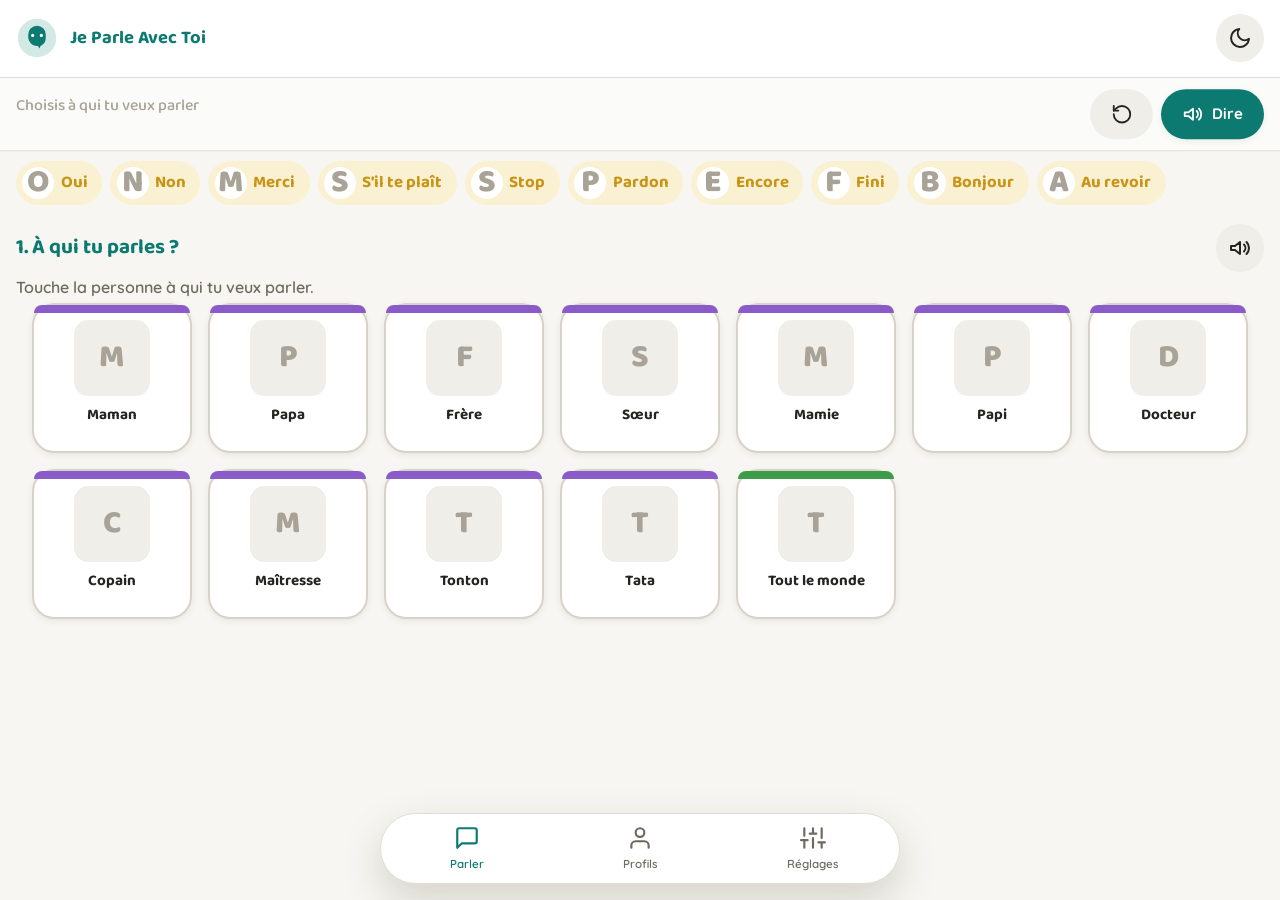
==== index.html @ 29b95f8d "Rename index (3).html to index.html" ====
<!DOCTYPE html>
<html lang="fr">
<head>
<meta charset="UTF-8">
<meta name="viewport" content="width=device-width, initial-scale=1.0, maximum-scale=1, user-scalable=no, viewport-fit=cover">
<meta name="apple-mobile-web-app-capable" content="yes">
<meta name="mobile-web-app-capable" content="yes">
<meta name="apple-mobile-web-app-status-bar-style" content="default">
<meta name="apple-mobile-web-app-title" content="Je Parle Avec Toi">
<meta name="format-detection" content="telephone=no">
<title>Je Parle Avec Toi</title>
<link rel="manifest" href="./manifest.webmanifest">
<meta name="theme-color" content="#0d7a72">
<link rel="apple-touch-icon" href="./assets/icon-192.png">
<link rel="preconnect" href="https://fonts.googleapis.com">
<link rel="preconnect" href="https://fonts.gstatic.com" crossorigin>
<link href="https://fonts.googleapis.com/css2?family=Baloo+2:wght@500;600;700;800&family=Quicksand:wght@400;500;600;700&display=swap" rel="stylesheet">
<style>
*,*::before,*::after{box-sizing:border-box;margin:0;padding:0;-webkit-tap-highlight-color:transparent;}
html{-webkit-text-size-adjust:none;text-size-adjust:none;scroll-behavior:smooth;}
:root, [data-theme="light"]{
  --color-bg:#f7f6f2; --color-surface:#ffffff; --color-surface-2:#fbfbf9; --color-surface-offset:#f0eee8;
  --color-divider:#e2ded6; --color-border:#d8d3c8;
  --color-text:#26241f; --color-text-muted:#6f6a5f; --color-text-faint:#a8a297;
  --color-primary:#0d7a72; --color-primary-hover:#0a5f59; --color-primary-active:#084c47; --color-primary-highlight:#d3e9e6;
  --color-error:#b3261e; --color-error-highlight:#f6d9d6;
  --radius-sm:.5rem; --radius-md:.9rem; --radius-lg:1.4rem; --radius-xl:2rem; --radius-full:9999px;
  --shadow-sm:0 2px 6px rgba(60,50,30,.08); --shadow-md:0 6px 20px rgba(60,50,30,.12); --shadow-lg:0 16px 40px rgba(60,50,30,.18);
  --cat-bleu:#2f7dd1; --cat-bleu-bg:#dcebfa;
  --cat-vert:#3d9c4a; --cat-vert-bg:#dff3e0;
  --cat-rouge:#d64545; --cat-rouge-bg:#fadede;
  --cat-jaune:#c99416; --cat-jaune-bg:#faf1d3;
  --cat-violet:#8a5cc9; --cat-violet-bg:#ece1f8;
  --cat-orange:#e07a2c; --cat-orange-bg:#fbe6d3;
  --font-display:'Baloo 2','Comic Sans MS',sans-serif;
  --font-body:'Quicksand','Segoe UI',sans-serif;
}
[data-theme="dark"]{
  --color-bg:#181a19; --color-surface:#20221f; --color-surface-2:#252722; --color-surface-offset:#2b2d27;
  --color-divider:#33352f; --color-border:#3c3e37;
  --color-text:#eceae4; --color-text-muted:#a6a398; --color-text-faint:#726f64;
  --color-primary:#4fc7bd; --color-primary-hover:#7fd9d1; --color-primary-active:#a3e5df; --color-primary-highlight:#274642;
  --color-error:#e08b86; --color-error-highlight:#4a2d2b;
  --shadow-sm:0 2px 6px rgba(0,0,0,.3); --shadow-md:0 6px 20px rgba(0,0,0,.4); --shadow-lg:0 16px 40px rgba(0,0,0,.5);
  --cat-bleu-bg:#1d3350; --cat-vert-bg:#1d3a22; --cat-rouge-bg:#452323; --cat-jaune-bg:#453a1c; --cat-violet-bg:#33244a; --cat-orange-bg:#452c1a;
}
body{min-height:100dvh;font-family:var(--font-body);font-size:1.05rem;color:var(--color-text);background:var(--color-bg);line-height:1.5;overflow-x:hidden;}
img{display:block;max-width:100%;height:auto;}
button{font:inherit;color:inherit;cursor:pointer;background:none;border:none;}
:focus-visible{outline:3px solid var(--color-primary);outline-offset:3px;border-radius:var(--radius-sm);}
h1,h2,h3{font-family:var(--font-display);line-height:1.15;}

#app{max-width:100%;min-height:100dvh;display:flex;flex-direction:column;}
.topbar{display:flex;align-items:center;gap:.75rem;padding:.9rem 1rem;background:var(--color-surface);border-bottom:1px solid var(--color-divider);position:sticky;top:0;z-index:30;}
.logo{width:42px;height:42px;flex-shrink:0;}
.topbar h1{font-size:1.15rem;color:var(--color-primary);}
.topbar-spacer{flex:1;}
.icon-btn{width:48px;height:48px;border-radius:var(--radius-full);display:flex;align-items:center;justify-content:center;font-size:1.4rem;background:var(--color-surface-offset);transition:background .18s;}
.icon-btn:hover{background:var(--color-primary-highlight);}
.icon-btn:active{transform:scale(.94);}

.sentence-bar{display:flex;align-items:center;gap:.6rem;padding:.8rem 1rem;background:var(--color-surface-2);border-bottom:1px solid var(--color-divider);position:sticky;top:64px;z-index:29;}
.sentence-strip{flex:1;display:flex;gap:.5rem;overflow-x:auto;min-height:64px;align-items:center;padding:.25rem;}
.sentence-strip:empty::after{content:'Touche une image pour construire ta phrase';color:var(--color-text-faint);font-size:.9rem;white-space:nowrap;}
.sentence-chip{display:flex;flex-direction:column;align-items:center;gap:.15rem;background:var(--color-surface);border:2px solid var(--color-border);border-radius:var(--radius-md);padding:.3rem .5rem;min-width:52px;flex-shrink:0;box-shadow:var(--shadow-sm);animation:pop .25s ease;}
@keyframes pop{from{transform:scale(.6);opacity:0}to{transform:scale(1);opacity:1}}
.sentence-chip img{width:30px;height:30px;object-fit:contain;}
.sentence-chip .label{font-size:.65rem;font-weight:600;color:var(--color-text-muted);white-space:nowrap;}
.bar-actions{display:flex;gap:.5rem;flex-shrink:0;}
.btn{font-family:var(--font-body);font-weight:700;border-radius:var(--radius-full);padding:.85rem 1.3rem;font-size:.95rem;display:inline-flex;align-items:center;gap:.5rem;transition:background .18s,transform .12s;min-height:48px;}
.btn:active{transform:scale(.96);}
.btn-primary{background:var(--color-primary);color:#fff;box-shadow:var(--shadow-sm);}
.btn-primary:hover{background:var(--color-primary-hover);}
.btn-ghost{background:var(--color-surface-offset);color:var(--color-text);}
.btn-ghost:hover{background:var(--color-error-highlight);color:var(--color-error);}

.cat-tabs{display:flex;gap:.6rem;padding:.9rem 1rem;overflow-x:auto;background:var(--color-bg);}
.cat-tab{flex-shrink:0;display:flex;align-items:center;gap:.5rem;padding:.7rem 1.1rem;border-radius:var(--radius-full);font-weight:700;font-family:var(--font-display);font-size:.95rem;border:2px solid transparent;min-height:48px;white-space:nowrap;transition:transform .15s;}
.cat-tab:active{transform:scale(.95);}
.cat-tab.active{border-color:currentColor;box-shadow:var(--shadow-sm);}

main{flex:1;padding:0 1rem 6.5rem;}
.board-grid{display:grid;grid-template-columns:repeat(auto-fill,minmax(min(140px,100%),1fr));gap:1rem;padding-top:.25rem;}
.pic-card{position:relative;background:var(--color-surface);border:2px solid var(--color-border);border-radius:var(--radius-lg);padding:.9rem .6rem 1rem;display:flex;flex-direction:column;align-items:center;gap:.5rem;min-height:150px;box-shadow:var(--shadow-sm);transition:transform .15s,box-shadow .15s;}
.pic-card:active{transform:scale(.94);box-shadow:var(--shadow-md);}
.pic-card .strip{position:absolute;top:0;left:0;right:0;height:8px;border-radius:var(--radius-lg) var(--radius-lg) 0 0;}
.pic-card .pic-img-wrap{width:76px;height:76px;border-radius:var(--radius-md);display:flex;align-items:center;justify-content:center;background:var(--color-surface-offset);overflow:hidden;}
.pic-card .pic-img-wrap img{width:100%;height:100%;object-fit:contain;padding:4px;}
.pic-card .pic-label{font-family:var(--font-display);font-weight:700;font-size:.95rem;text-align:center;}

.bottom-nav{position:fixed;bottom:0;left:0;right:0;display:flex;background:var(--color-surface);border-top:1px solid var(--color-divider);z-index:40;padding-bottom:env(safe-area-inset-bottom);}
.nav-btn{flex:1;display:flex;flex-direction:column;align-items:center;gap:.2rem;padding:.7rem 0;font-size:1.4rem;color:var(--color-text-muted);min-height:64px;}
.nav-btn span{font-size:.72rem;font-weight:600;font-family:var(--font-body);}
.nav-btn.active{color:var(--color-primary);}

.screen{display:none;}
.screen.active{display:block;animation:fadein .25s ease;}
@keyframes fadein{from{opacity:0}to{opacity:1}}

.profile-screen{padding:2rem 1.25rem 6rem;max-width:640px;margin:0 auto;}
.profile-screen h2{font-size:1.6rem;margin-bottom:.4rem;}
.profile-screen p.sub{color:var(--color-text-muted);margin-bottom:1.5rem;}
.profile-grid{display:grid;grid-template-columns:repeat(auto-fill,minmax(140px,1fr));gap:1rem;}
.profile-card{background:var(--color-surface);border:2px solid var(--color-border);border-radius:var(--radius-xl);padding:1.2rem;display:flex;flex-direction:column;align-items:center;gap:.6rem;box-shadow:var(--shadow-sm);}
.profile-avatar{width:74px;height:74px;border-radius:var(--radius-full);background:var(--color-primary-highlight);display:flex;align-items:center;justify-content:center;font-size:2rem;}
.profile-name{font-family:var(--font-display);font-weight:700;}
.add-profile-card{border-style:dashed;color:var(--color-text-muted);justify-content:center;}

.settings-screen{padding:1.5rem 1.25rem 6rem;max-width:720px;margin:0 auto;}
.settings-screen h2{font-size:1.4rem;margin-bottom:1rem;}
.settings-section{background:var(--color-surface);border:1px solid var(--color-divider);border-radius:var(--radius-lg);padding:1.2rem;margin-bottom:1.2rem;box-shadow:var(--shadow-sm);}
.settings-section h3{font-size:1.05rem;margin-bottom:.8rem;color:var(--color-primary);}
.field{margin-bottom:1rem;}
.field label{display:block;font-weight:600;font-size:.9rem;margin-bottom:.4rem;color:var(--color-text-muted);}
.field input,.field select{width:100%;padding:.75rem .9rem;border:1px solid var(--color-border);border-radius:var(--radius-md);background:var(--color-surface-2);font-family:var(--font-body);font-size:1rem;min-height:48px;}
.field input[type=file]{padding:.5rem;}
.field input:focus{border-color:var(--color-primary);}
.row-flex{display:flex;gap:.75rem;flex-wrap:wrap;}
.chip-select{display:flex;gap:.5rem;flex-wrap:wrap;}
.chip-select button{padding:.55rem 1rem;border-radius:var(--radius-full);border:2px solid var(--color-border);font-weight:700;font-size:.85rem;}
.chip-select button.selected{border-color:currentColor;box-shadow:var(--shadow-sm);}
.card-list{display:flex;flex-direction:column;gap:.6rem;max-height:320px;overflow-y:auto;}
.card-list-item{display:flex;align-items:center;gap:.8rem;padding:.6rem .8rem;background:var(--color-surface-2);border-radius:var(--radius-md);border:1px solid var(--color-divider);}
.card-list-item img{width:36px;height:36px;object-fit:contain;}
.card-list-item .meta{flex:1;}
.card-list-item .meta .n{font-weight:700;}
.card-list-item .meta .c{font-size:.8rem;color:var(--color-text-muted);}
.card-list-item .del{color:var(--color-error);font-size:1.3rem;padding:.4rem;}

.lock-banner{position:fixed;inset:0;background:var(--color-bg);z-index:60;display:flex;align-items:center;justify-content:center;flex-direction:column;gap:1rem;padding:2rem;text-align:center;}
.lock-banner.hidden{display:none;}
.lock-banner .lock-icon{font-size:3rem;}
.pin-inputs{display:flex;gap:.6rem;}
.pin-inputs input{width:52px;height:60px;text-align:center;font-size:1.6rem;border-radius:var(--radius-md);border:2px solid var(--color-border);background:var(--color-surface);}

.empty-state{display:flex;flex-direction:column;align-items:center;text-align:center;padding:3rem 1rem;color:var(--color-text-muted);}
.empty-state .ic{font-size:2.6rem;margin-bottom:.8rem;}

.toast{position:fixed;bottom:90px;left:50%;transform:translateX(-50%) translateY(20px);background:var(--color-primary);color:#fff;padding:.8rem 1.3rem;border-radius:var(--radius-full);font-weight:700;box-shadow:var(--shadow-md);z-index:80;opacity:0;transition:opacity .25s,transform .25s;pointer-events:none;}
.toast.show{opacity:1;transform:translateX(-50%) translateY(0);}

@media (prefers-reduced-motion:reduce){*,*::before,*::after{animation-duration:.01ms!important;transition-duration:.01ms!important;}}
@media (min-width:768px){main{padding:0 2rem 2rem;} .bottom-nav{max-width:520px;left:50%;transform:translateX(-50%);border-radius:var(--radius-full);bottom:1rem;box-shadow:var(--shadow-lg);border:1px solid var(--color-divider);}}

html,body{-webkit-touch-callout:none}
body{min-height:100vh;min-height:100dvh;-webkit-user-select:none;user-select:none;overscroll-behavior-y:none;padding-left:env(safe-area-inset-left);padding-right:env(safe-area-inset-right)}
#app{min-height:100vh;min-height:100dvh}
button,.pic-card,.nav-btn{touch-action:manipulation;-webkit-appearance:none;appearance:none}
input,select{-webkit-appearance:none;appearance:none;font-size:16px}
input[type=text],input[type=tel],input[type=search],select{-webkit-user-select:text;user-select:text}
input[type=search]{width:100%;padding:.75rem .9rem;border:1px solid var(--color-border);border-radius:var(--radius-md);background:var(--color-surface-2);color:var(--color-text);min-height:48px;font-family:var(--font-body)}
.topbar{padding-top:calc(.9rem + env(safe-area-inset-top))}
.lock-banner{top:0;right:0;bottom:0;left:0}
.cat-tabs,.quick,.crumbs,.chips{-webkit-overflow-scrolling:touch;scrollbar-width:none}
.cat-tabs::-webkit-scrollbar,.quick::-webkit-scrollbar,.crumbs::-webkit-scrollbar,.chips::-webkit-scrollbar{display:none}
.ic{display:inline-flex;align-items:center;justify-content:center;line-height:0}
.ic svg{width:22px;height:22px}
.nav-btn .ic svg{width:26px;height:26px}
.icon-btn .ic svg{width:24px;height:24px}
.sentence-bar{display:block;padding:.7rem 1rem;top:var(--tb,64px)}
.sentence-row{display:flex;align-items:center;gap:.6rem}
.sentence-text{flex:1;font-family:var(--font-display);font-weight:700;font-size:1.45rem;min-height:2.2rem;line-height:1.2}
.sentence-text.empty{color:var(--color-text-faint);font-size:1rem;font-weight:500}
.crumbs{display:flex;gap:.4rem;overflow-x:auto;padding-top:.5rem}
.crumbs:empty{display:none}
.crumb{display:flex;align-items:center;gap:.35rem;flex-shrink:0;padding:.25rem .7rem .25rem .3rem;border-radius:var(--radius-full);font-weight:700;font-size:.85rem;border:2px solid currentColor}
.crumb .ci{width:28px;height:28px;display:flex;align-items:center;justify-content:center;background:#fff;border-radius:50%;overflow:hidden}
.crumb .ci img{width:24px;height:24px;object-fit:contain}
.quick{display:flex;gap:.5rem;overflow-x:auto;padding:.6rem 1rem}
.quick button{flex-shrink:0;display:flex;align-items:center;gap:.4rem;padding:.3rem .9rem .3rem .4rem;border-radius:var(--radius-full);background:var(--cat-jaune-bg);color:var(--cat-jaune);font-weight:700;font-family:var(--font-display);min-height:44px}
.quick button:active{transform:scale(.94)}
.quick .qi{display:flex;width:32px;height:32px;align-items:center;justify-content:center;background:#fff;border-radius:50%;overflow:hidden}
.quick img{width:26px;height:26px;object-fit:contain}
.flow-head{display:flex;align-items:center;gap:.7rem;padding:.6rem 1rem 0}
.flow-title{flex:1;font-family:var(--font-display);font-size:1.3rem;font-weight:700;color:var(--color-primary)}
.pic-img-wrap{font-size:2rem;background:#fff}
.pic-img-wrap img{width:100%;height:100%;object-fit:contain;padding:4px}
.ph{font-family:var(--font-display);font-weight:800;color:var(--color-text-faint);font-size:2rem}
.cat-tab img{width:26px;height:26px;object-fit:contain;background:#fff;border-radius:50%;padding:2px}
.pic-sub{font-size:.75rem;color:var(--color-text-muted);text-align:center;margin-top:-.3rem}
.done-box{grid-column:1/-1;text-align:center;padding:1.5rem 0;display:flex;flex-direction:column;gap:1rem;align-items:center}
.skip-box{grid-column:1/-1;display:flex;justify-content:center;padding-top:.5rem}
.profile-card.current{border-color:var(--color-primary)}
.profile-avatar{font-family:var(--font-display);font-weight:800;color:#fff;font-size:1.9rem}
.card-list-item select{padding:.4rem;border-radius:var(--radius-sm);border:1px solid var(--color-border);background:var(--color-surface);color:var(--color-text)}
.card-list-item .ci2{width:40px;height:40px;display:flex;align-items:center;justify-content:center;background:#fff;border-radius:8px;flex-shrink:0;overflow:hidden}
.card-list-item .ci2 img{width:34px;height:34px}
.card-list-item .del,.card-list-item .act{display:flex;align-items:center;padding:.4rem}
.card-list-item .act{color:var(--color-text-muted)}
.lock-icon svg{width:48px;height:48px}
.toast{bottom:calc(90px + env(safe-area-inset-bottom))}
.type-grid{display:grid;grid-template-columns:repeat(auto-fill,minmax(120px,1fr));gap:.6rem}
.type-btn{display:flex;flex-direction:column;align-items:center;gap:.2rem;padding:.6rem .4rem;border-radius:var(--radius-md);border:2px solid var(--color-border);background:var(--color-surface);text-align:center;font-weight:700;font-size:.85rem}
.type-btn .ti{width:44px;height:44px;display:flex;align-items:center;justify-content:center;background:#fff;border-radius:8px}
.type-btn img{width:38px;height:38px;object-fit:contain}
.type-btn small{font-weight:500;color:var(--color-text-muted);font-size:.7rem;line-height:1.2}
.type-btn.on,.seg button.on,.chip.on{border-color:var(--color-primary);background:var(--color-primary-highlight);color:var(--color-primary)}
.seg{display:flex;gap:.5rem;flex-wrap:wrap}
.seg button,.chip{padding:.55rem 1rem;border-radius:var(--radius-full);border:2px solid var(--color-border);font-weight:700;font-size:.85rem;background:var(--color-surface);min-height:44px}
.chips{display:flex;gap:.5rem;overflow-x:auto;padding:.7rem 0}
.chip{flex-shrink:0;min-height:40px}
.editor{border:2px solid var(--color-primary);border-radius:var(--radius-lg);padding:1rem;margin:1rem 0;background:var(--color-surface-2)}
.editor h3{margin-bottom:.8rem}
.img-pick{display:flex;align-items:center;gap:.6rem;justify-content:center;margin-bottom:.7rem}
.img-prev{width:110px;height:110px;border-radius:var(--radius-md);background:#fff;border:1px solid var(--color-border);display:flex;align-items:center;justify-content:center;overflow:hidden}
.img-prev img{width:100%;height:100%;object-fit:contain;padding:6px}
.preview{background:var(--color-primary-highlight);color:var(--color-primary);padding:.7rem 1rem;border-radius:var(--radius-md);font-weight:700;margin-bottom:1rem}
details.grp{margin-bottom:.6rem;border:1px solid var(--color-divider);border-radius:var(--radius-md);background:var(--color-surface-2)}
details.grp>summary{padding:.8rem 1rem;font-weight:700;cursor:pointer;list-style:none;display:flex;justify-content:space-between}
details.grp>summary::-webkit-details-marker{display:none}
details.grp .rows{padding:0 .6rem .6rem;display:flex;flex-direction:column;gap:.5rem}
.hint{font-size:.8rem;color:var(--color-text-muted);margin-top:.3rem}

.board-grid.big{grid-template-columns:repeat(auto-fill,minmax(160px,1fr))}
.board-grid.big .pic-card{min-height:200px}
.board-grid.big .pic-img-wrap{width:104px;height:104px}
.board-grid.big .pic-label{font-size:1.2rem}
.board-grid.big .pic-sub{font-size:.85rem}
.flow-hint{padding:.2rem 1rem 0;color:var(--color-text-muted);font-size:1rem;font-weight:600}
.btn.small{min-height:38px;padding:.4rem .9rem;font-size:.8rem}
.int-row{flex-wrap:wrap}
.int-row .meta .c{display:block}
.int-row.off{opacity:.55}
.int-row .acts{display:flex;gap:.35rem;flex-wrap:wrap;justify-content:flex-end}
.isvg{width:100%;height:100%;display:block;padding:6px}
.crumb .ci svg{width:24px;height:24px;padding:0}
.cat-tab svg{width:26px;height:26px;padding:0;background:#fff;border-radius:50%}
.ci2 svg{width:34px;height:34px;padding:0}
.img-prev svg{width:90%;height:90%;padding:0}
.type-btn .ti svg{padding:0}
.le-row{display:flex;align-items:center;gap:.6rem;padding:.5rem .7rem;background:var(--color-surface);border:1px solid var(--color-divider);border-radius:var(--radius-md);margin-bottom:.45rem}
.le-row .meta{flex:1;font-weight:700}
.le-row .meta small{display:block;font-weight:500;color:var(--color-text-muted)}
</style>
</head>
<body>
<div id="app">
<header class="topbar" id="topbar">
<svg class="logo" viewBox="0 0 48 48" fill="none" aria-label="Logo Je Parle Avec Toi"><circle cx="24" cy="24" r="22" fill="var(--color-primary-highlight)"/><path d="M14 20a10 10 0 0 1 20 0v4a10 10 0 0 1-6 9l-1 3-2-3a10 10 0 0 1-11-9z" fill="var(--color-primary)"/><circle cx="19" cy="21" r="1.8" fill="var(--color-surface)"/><circle cx="29" cy="21" r="1.8" fill="var(--color-surface)"/></svg>
<h1>Je Parle Avec Toi</h1><div class="topbar-spacer"></div>
<button class="icon-btn" id="themeToggle" aria-label="Changer de thème"><i class="ic" id="themeIcon"></i></button>
</header>
<section class="screen active" id="screen-board">
<div class="sentence-bar">
<div class="sentence-row">
<div class="sentence-text empty" id="sentenceText" aria-live="polite"></div>
<div class="bar-actions">
<button class="btn btn-ghost" id="clearSentence" aria-label="Recommencer"><i class="ic" data-ic="reset"></i></button>
<button class="btn btn-primary" id="speakSentence" aria-label="Dire ma phrase"><i class="ic" data-ic="speaker"></i>Dire</button>
</div></div>
<div class="crumbs" id="crumbs"></div>
</div>
<div class="quick" id="quickRow" aria-label="Mots rapides"></div>
<div class="flow-head"><button class="btn btn-ghost" id="backBtn" style="display:none" aria-label="Retour"><i class="ic" data-ic="back"></i>Retour</button><div class="flow-title" id="flowTitle"></div><button class="icon-btn" id="hintSpeak" aria-label="Écouter la consigne"><i class="ic" data-ic="speaker"></i></button></div>
<p class="flow-hint" id="flowHint"></p>
<div class="cat-tabs" id="catTabs" role="tablist"></div>
<main><div class="board-grid" id="boardGrid"></div></main>
</section>
<section class="screen" id="screen-profiles"><div class="profile-screen"><h2>Qui utilise l'application ?</h2><p class="sub">Touche ton profil pour commencer.</p><div class="profile-grid" id="profileGrid"></div></div></section>
<section class="screen" id="screen-settings"><div class="settings-screen"><h2>Personnalisation</h2>

<div class="settings-section" id="secIntents"><h3>Étape 2 : « Que veux-tu dire ? »</h3>
<p class="hint" style="margin-bottom:.8rem">Ce sont les grandes images de l'étape 2 (Je veux, J'ai besoin de, J'ai mal…). Pour chacune, tu peux choisir les images qui s'affichent à l'étape 3 (bouton « Images »), changer son dessin, la masquer, changer l'ordre, ou en créer de nouvelles.</p>
<button class="btn btn-primary" id="openAddIntent"><i class="ic" data-ic="plus"></i>Ajouter un « Que veux-tu dire ? »</button>

<div class="editor" id="listEditor" style="display:none">
<h3 id="leTitle">Images</h3>
<p class="hint" style="margin-bottom:.8rem">Ces images s'affichent en premier à l'étape 3, dans l'onglet de cette phrase.</p>
<div id="leItems"></div>
<div class="row-flex" style="margin-top:.6rem"><button class="btn btn-primary" id="leAddExisting"><i class="ic" data-ic="plus"></i>Ajouter une image existante</button><button class="btn btn-ghost" id="leCreate">Créer un nouveau mot</button></div>
<div id="lePicker" style="display:none;margin-top:.8rem"><input type="search" id="leSearch" placeholder="Rechercher un mot"><div class="chips" id="leKinds"></div><div id="leCandidates"></div></div>
<div class="row-flex" style="margin-top:.8rem"><button class="btn btn-primary" id="leDone">Terminé</button></div>
</div>

<div class="editor" id="intEditor" style="display:none">
<h3 id="inTitle">Nouveau</h3>
<div id="inCustom">
<div class="field"><label>1. Début de la phrase</label><div class="seg" id="inPresets"></div>
<input type="text" id="inVerb" placeholder="Ou écris le verbe : voudrais, préfère, adore…" autocapitalize="none" style="margin-top:.6rem">
<p class="hint">La phrase commencera par « Je » : Je voudrais, J'adore…</p></div>
<div class="field"><label>2. Qu'est-ce qui peut suivre ?</label><div class="seg" id="inStyle"></div></div>
<div class="field"><label>3. Phrase négative ?</label><div class="seg" id="inNeg"></div></div>
</div>
<div class="field"><label>Couleur</label><div class="seg" id="inColor"></div></div>
<div class="field"><label>Image</label>
<div class="img-pick"><button class="icon-btn" id="inPrev" aria-label="Image précédente"><i class="ic" data-ic="back"></i></button><div class="img-prev" id="inImg"></div><button class="icon-btn" id="inNext" aria-label="Image suivante"><i class="ic" data-ic="next"></i></button></div>
<div class="row-flex"><input type="search" id="inQ" placeholder="Chercher un pictogramme (ex : besoin)" style="flex:1;min-width:140px"><button class="btn btn-ghost" id="inSearch">Chercher</button></div>
<div class="row-flex" style="margin-top:.6rem"><label class="btn btn-ghost" for="inPhoto">Utiliser ma photo</label><input type="file" id="inPhoto" accept="image/*" style="display:none"><button class="btn btn-ghost" id="inResetImg">Dessin d'origine</button></div>
<p class="hint" id="inHint"></p></div>
<div class="field"><label for="inSub">Petit texte sous l'image (facultatif)</label><input type="text" id="inSub" placeholder="Ex : Je demande quelque chose"></div>
<div class="preview" id="inPreview"></div>
<div class="row-flex"><button class="btn btn-primary" id="inSave">Enregistrer</button><button class="btn btn-ghost" id="inCancel">Annuler</button></div>
</div>
<div id="intentsList" style="margin-top:.8rem"></div>
<button class="btn btn-ghost" id="resetIntents" style="margin-top:.6rem">Tout remettre comme au départ</button>
</div>

<div class="settings-section"><h3>Pictogrammes</h3>
<div class="row-flex"><input type="search" id="cardSearch" placeholder="Rechercher un mot" style="flex:1;min-width:140px"><button class="btn btn-primary" id="openAdd"><i class="ic" data-ic="plus"></i>Ajouter un mot</button></div>
<div class="chips" id="kindFilter"></div>

<div class="editor" id="editor" style="display:none">
<h3 id="edTitle">Nouveau mot</h3>
<div class="field"><label for="edLabel">1. Le mot</label><input type="text" id="edLabel" placeholder="Ex : Fromage" autocomplete="off" autocapitalize="sentences"></div>
<div class="field" id="edTypeWrap"><label>2. Quel type de mot ?</label><div class="type-grid" id="edTypes"></div></div>
<div class="field" id="edOpts"></div>
<div class="field"><label>3. L'image</label>
<div class="img-pick"><button class="icon-btn" id="edPrev" aria-label="Image précédente"><i class="ic" data-ic="back"></i></button><div class="img-prev" id="edImg"></div><button class="icon-btn" id="edNext" aria-label="Image suivante"><i class="ic" data-ic="next"></i></button></div>
<div class="row-flex"><input type="search" id="edQ" placeholder="Chercher une autre image" style="flex:1;min-width:140px"><button class="btn btn-ghost" id="edSearch">Chercher</button></div>
<div class="row-flex" style="margin-top:.6rem"><label class="btn btn-ghost" for="edPhoto">Utiliser ma photo</label><input type="file" id="edPhoto" accept="image/*" style="display:none"></div>
<p class="hint" id="edHint"></p></div>
<div class="preview" id="edPreview"></div>
<div class="row-flex"><button class="btn btn-primary" id="edSave">Enregistrer</button><button class="btn btn-ghost" id="edCancel">Annuler</button></div>
</div>

<div id="cardsList"></div>
<div class="row-flex" style="margin-top:.8rem"><button class="btn btn-ghost" id="restoreDeleted">Rétablir les mots supprimés</button><button class="btn btn-ghost" id="repairPics">Relancer la recherche des images</button></div>
</div>

<div class="settings-section"><h3>Profils</h3>
<p style="color:var(--color-text-muted);font-size:.85rem;margin-bottom:.8rem">Garçon ou fille : sert aux accords (« Je suis content / contente »).</p>
<div class="card-list" id="profileList"></div>
<div class="field" style="margin-top:1rem"><label for="newProfileName">Ajouter un profil enfant</label>
<div class="row-flex"><input type="text" id="newProfileName" placeholder="Prénom de l'enfant" style="flex:1"><select id="newProfileGender" style="width:auto"><option value="m">Garçon</option><option value="f">Fille</option></select><button class="btn btn-primary" id="addProfileBtn">Ajouter</button></div></div></div>

<div class="settings-section"><h3>Interface</h3><div class="field"><label>Thème</label><div class="row-flex"><button class="btn btn-ghost" id="lightModeBtn"><i class="ic" data-ic="sun"></i>Clair</button><button class="btn btn-ghost" id="darkModeBtn"><i class="ic" data-ic="moon"></i>Sombre</button></div></div>
<div class="field"><label for="voiceRate">Vitesse de la voix</label><input type="range" id="voiceRate" min="0.5" max="1.5" step="0.1" value="0.9"></div>
<div class="field"><label for="voicePitch">Ton de la voix</label><input type="range" id="voicePitch" min="0.8" max="1.3" step="0.05" value="1.05"></div>
<div class="field"><label for="voiceSel">Voix</label><select id="voiceSel"></select><p class="hint" id="voiceHint"></p></div>
<button class="btn btn-ghost" id="testVoice"><i class="ic" data-ic="speaker"></i>Écouter un exemple</button></div>
<div class="settings-section"><h3>Mode enfant</h3><p style="color:var(--color-text-muted);margin-bottom:.8rem;font-size:.9rem">Une fois activé, ce menu est verrouillé par code parent.</p><button class="btn btn-primary" id="enableKidMode"><i class="ic" data-ic="lock"></i>Activer le mode enfant</button></div>
</div></section>
<nav class="bottom-nav" aria-label="Navigation principale">
<button class="nav-btn active" data-screen="board" aria-label="Parler"><i class="ic" data-ic="chat"></i><span>Parler</span></button>
<button class="nav-btn" data-screen="profiles" aria-label="Profils"><i class="ic" data-ic="user"></i><span>Profils</span></button>
<button class="nav-btn" data-screen="settings" id="navSettings" aria-label="Réglages"><i class="ic" data-ic="sliders"></i><span>Réglages</span></button>
</nav>
</div>
<div class="lock-banner hidden" id="lockBanner"><div class="lock-icon"><i class="ic" data-ic="lock"></i></div><h2>Mode enfant activé</h2><p style="color:var(--color-text-muted);max-width:36ch">Entre le code parent pour déverrouiller la personnalisation.</p>
<div class="pin-inputs"><input type="tel" inputmode="numeric" maxlength="1" class="pin-d"><input type="tel" inputmode="numeric" maxlength="1" class="pin-d"><input type="tel" inputmode="numeric" maxlength="1" class="pin-d"><input type="tel" inputmode="numeric" maxlength="1" class="pin-d"></div>
<button class="btn btn-primary" id="unlockBtn">Déverrouiller</button><p style="font-size:.8rem;color:var(--color-text-faint)">Code par défaut : 1234</p></div>
<div class="toast" id="toast"></div>
<script>
(function(){

var API='https://api.arasaac.org/api/pictograms/';
var V={vouloir:'veux',besoin:'ai besoin',envie:'ai envie',aimer:'aime',etre:'suis',avoir:'ai'};
var INTENTS=[
{id:'want',mode:'want',color:'vert',v:'vouloir',menu:'Je veux',sub:'Je demande quelque chose',list:[2,3,1,41,40,44,21,20,43,66]},
{id:'pain',mode:'pain',color:'rouge',menu:"J'ai mal",sub:'Ça me fait mal',list:[]},
{id:'need',mode:'need',color:'bleu',v:'besoin',de:1,menu:"J'ai besoin de",sub:"C'est important pour moi",list:[20,66,40,41,128,129,133,43,125,120,124,42,51,122]},
{id:'envie',mode:'envie',color:'violet',v:'envie',de:1,menu:"J'ai envie de",sub:"J'aimerais bien",list:[44,41,40,46,45,49,61,60,6,9,7,43]},
{id:'notwant',mode:'want',color:'orange',v:'vouloir',neg:1,menu:'Je ne veux pas',sub:'Non, pas ça',list:[]},
{id:'like',mode:'like',color:'rouge',v:'aimer',menu:"J'aime",sub:"Ce que j'aime",list:[]},
{id:'feel',mode:'feel',color:'jaune',menu:'Je me sens',sub:'Mes émotions et mon corps',list:[]}];
function vow(s){return /^[aeiouyhàâäéèêëîïôöùûüœ]/i.test(s);}
function cap(s){return s.charAt(0).toUpperCase()+s.slice(1);}
function nw(c){return (c.w||c.label).toLowerCase();}
function deWrap(x){return (vow(x)?"d'":'de ')+x;}
function defArt(c){var w=nw(c);if(c.pl)return 'les '+w;if(vow(w))return "l'"+w;return (c.g==='f'?'la ':'le ')+w;}
function directForm(c){var w=nw(c);
 if(c.art==='part'){if(c.pl)return 'des '+w;if(vow(w))return "de l'"+w;return (c.g==='f'?'de la ':'du ')+w;}
 if(c.art==='ind'){if(c.pl)return 'des '+w;return (c.g==='f'?'une ':'un ')+w;}
 return defArt(c);}
function deForm(c){var w=nw(c);
 if(c.art==='part')return deWrap(w);
 if(c.art==='ind'){if(c.pl)return deWrap(w);return deWrap((c.g==='f'?'une ':'un ')+w);}
 if(c.pl)return 'des '+w;if(vow(w))return "de l'"+w;return (c.g==='f'?'de la ':'du ')+w;}
function negForm(c){var w=nw(c);if(c.art==='part'||c.art==='ind')return deWrap(w);return defArt(c);}
function personNp(c){var w=nw(c);var d=c.det||'none';if(d==='none')return c.label;
 if(d==='le'&&vow(w))return "l'"+w;return d+' '+w;}
function personDe(c){var w=nw(c);var d=c.det||'none';
 if(d==='none')return deWrap(c.label);if(d==='le')return vow(w)?"de l'"+w:'du '+w;
 return 'de '+d+' '+w;}
function placeLoc(c){var w=nw(c);if(c.adv)return w;if(c.pl)return 'aux '+w;if(vow(w))return "à l'"+w;return (c.g==='f'?'à la ':'au ')+w;}
function possessive(c){var w=nw(c);if(c.pl)return 'mes';if(vow(w))return 'mon';return c.g==='f'?'ma':'mon';}
function feminize(m){if(/e$/.test(m))return m;if(/eux$/.test(m))return m.slice(0,-3)+'euse';if(/if$/.test(m))return m.slice(0,-2)+'ive';return m+'e';}
function agree(c,g){var m=(c.m||c.label).toLowerCase();return g==='f'?(c.f||feminize(m)):m;}
function vpText(c){var t=(c.inf||nw(c)).replace('{mon}','mon');
 if(c.refl)return vow(t)?"m'"+t:'me '+t;
 return t;}
function jeVerb(form,neg){var parts=form.split(' ');var first=parts[0];var rest=parts.slice(1).join(' ');var out;
 if(neg)out='je '+(vow(first)?"n'":'ne ')+first+' pas';
 else if(vow(first))out="j'"+first;
 else out='je '+first;
 return out+(rest?' '+rest:'');}
function detailText(it,c,d){
 if(!d)return '';
 var f=c.follow;
 if(f==='drink'||f==='food')return ' '+(it.neg?negForm(d):directForm(d));
 if(f==='play'||f==='watch')return ' '+d.ph;
 if(f==='cloth')return ' '+possessive(d)+' '+nw(d);
 if(f==='person')return ' '+personNp(d);
 return '';}
function complement(it,c,d){var k=c.kind,de=!!it.de,md=it.mode||it.id,like=md==='like';
 if(k==='verb'){var inf=vpText(c)+detailText(it,c,d);return de?deWrap(inf):inf;}
 if(k==='food'||k==='thing'){
  if(c.see){var vv='voir '+defArt(c);if(like)return defArt(c);return de?deWrap(vv):vv;}
  if(like)return defArt(c);if(de)return deForm(c);if(it.neg)return negForm(c);return directForm(c);}
 if(k==='person'){var np=personNp(c);
  if(like)return np;if(md==='need')return personDe(c);if(md==='envie')return deWrap('voir '+np);return 'voir '+np;}
 if(k==='place'){var a='aller '+placeLoc(c);return de?deWrap(a):a;}
 return '';}
function jeSentence(it,c,g,d){
 var md=it.mode||it.id;
 if(md==='pain')return jeVerb(V.avoir)+' mal '+placeLoc(c);
 if(md==='feel'){
  if(c.kind==='emotion')return jeVerb(V.etre)+' '+agree(c,g);
  return jeVerb(V.avoir)+' '+nw(c);}
 return jeVerb(it.vtext||V[it.v],it.neg)+' '+complement(it,c,d);}
function withDest(dest,txt){return dest?dest.label+', '+txt:cap(txt);}
function followKind(f){return {drink:'food',food:'food',play:'play',watch:'watch',cloth:'cloth',person:'person'}[f];}
function followMatch(f,x){if(x.kind!==followKind(f))return false;if(f==='drink')return !!x.drink;if(f==='food')return !x.drink;return true;}
var FOLLOW_TITLE={drink:'Quoi à boire ?',food:'Quoi à manger ?',play:'À quoi ?',watch:'Quoi regarder ?',cloth:'Quel vêtement ?',person:'Qui ?'};

function C(id,kind,label,pic,o){var c={id:id,kind:kind,label:label,pic:pic||null,photo:null};for(var k in o)c[k]=o[k];return c;}
var CARDS=[
C(1,'food','Pain',2494,{g:'m',art:'part'}),C(2,'food','Eau',2248,{g:'f',art:'part',drink:true}),C(3,'food','Lait',2445,{g:'m',art:'part',drink:true}),
C(4,'food','Jus',11461,{g:'m',art:'part',drink:true}),C(5,'food','Soupe',2573,{g:'f',art:'part'}),C(6,'food','Glace',2385,{g:'f',art:'part'}),
C(7,'food','Pizza',2527,{g:'f',art:'part'}),C(8,'food','Gâteau',2502,{g:'m',art:'part'}),C(9,'food','Chocolat',2334,{g:'m',art:'part'}),
C(10,'food','Frites',2505,{g:'f',art:'part',pl:true}),C(11,'food','Fruit',28339,{g:'m',art:'ind'}),C(12,'food','Pomme',2462,{g:'f',art:'ind'}),
C(13,'food','Banane',2530,{g:'f',art:'ind'}),C(14,'food','Yaourt',2618,{g:'m',art:'ind'}),C(15,'food','Bonbon',2686,{g:'m',art:'ind'}),
C(16,'food','Sirop',null,{g:'m',art:'part',drink:true,q:'sirop'}),C(17,'food','Riz',null,{g:'m',art:'part',q:'riz'}),C(18,'food','Pâtes',null,{g:'f',art:'part',pl:true,q:'pâtes'}),
C(19,'food','Viande',null,{g:'f',art:'part',q:'viande'}),C(110,'food','Poisson',null,{g:'m',art:'part',q:'poisson cuit'}),C(111,'food','Légumes',null,{g:'m',art:'part',pl:true,q:'légumes'}),
C(112,'food','Œuf',null,{g:'m',art:'ind',q:'œuf'}),C(113,'food','Biscuit',null,{g:'m',art:'ind',q:'biscuit'}),C(114,'food','Compote',null,{g:'f',art:'part',q:'compote'}),
C(115,'food','Fromage',null,{g:'m',art:'part',q:'fromage'}),C(116,'food','Céréales',null,{g:'f',art:'part',pl:true,q:'céréales'}),
C(20,'thing','Aide',12252,{g:'f',art:'part'}),C(21,'thing','Tablette',9165,{g:'f',art:'def'}),C(22,'thing','Téléphone',2585,{g:'m',art:'def'}),
C(23,'thing','Poupée',2482,{g:'f',art:'def'}),C(24,'thing','Voiture',2339,{g:'f',art:'def'}),C(25,'thing','Livre',2450,{g:'m',art:'def'}),
C(26,'thing','Ballon',2269,{g:'m',art:'def'}),C(27,'thing','Puzzle',2540,{g:'m',art:'def'}),C(28,'thing','Chien',2517,{g:'m',art:'def',see:true}),
C(29,'thing','Chat',2406,{g:'m',art:'def',see:true}),C(120,'thing','Doudou',null,{g:'m',art:'def',q:'doudou'}),C(121,'thing','Télé',null,{g:'f',art:'def',q:'télévision'}),
C(122,'thing','Casque',null,{g:'m',art:'def',q:'casque audio'}),C(123,'thing','Crayons',null,{g:'m',art:'def',pl:true,q:'crayons'}),C(124,'thing','Couverture',null,{g:'f',art:'def',q:'couverture'}),
C(125,'thing','Silence',null,{g:'m',art:'part',q:'silence'}),C(126,'thing','Bruit',null,{g:'m',art:'part',q:'bruit'}),C(127,'thing','Lumière',null,{g:'f',art:'part',q:'lumière'}),
C(128,'thing','Médicament',null,{g:'m',art:'ind',q:'médicament'}),C(129,'thing','Pansement',null,{g:'m',art:'ind',q:'pansement'}),
C(40,'verb','Boire',2276,{inf:'boire',follow:'drink'}),C(41,'verb','Manger',2349,{inf:'manger',follow:'food'}),C(42,'verb','Dormir',2369,{inf:'dormir'}),
C(43,'verb','Câlin',27407,{inf:'faire un câlin'}),C(44,'verb','Jouer',2439,{inf:'jouer',follow:'play'}),C(45,'verb','Dessiner',5506,{inf:'dessiner'}),
C(46,'verb','Musique',24795,{inf:'écouter de la musique'}),C(47,'verb','Vélo',2277,{inf:'faire du vélo'}),C(48,'verb','Peinture',2360,{inf:'faire de la peinture'}),
C(49,'verb','Danse',2652,{inf:'danser'}),C(50,'verb',"S'habiller",2781,{inf:'habiller',refl:true}),C(51,'verb','Se laver',3323,{inf:'laver',refl:true}),
C(52,'verb','Brosser dents',2694,{inf:'brosser les dents',refl:true}),C(53,'verb','Pyjama',2522,{inf:'mettre {mon} pyjama'}),
C(54,'verb','Attendre',8109,{inf:'attendre'}),C(55,'verb','Arrêter',7195,{inf:'arrêter'}),
C(130,'verb','Regarder',null,{inf:'regarder',follow:'watch',req:true,q:'regarder'}),C(131,'verb','Appeler',null,{inf:'appeler',follow:'person',req:true,q:'téléphoner'}),
C(132,'verb','Vêtements',null,{inf:'mettre',follow:'cloth',req:true,q:'vêtements'}),C(133,'verb','Pause',null,{inf:'faire une pause',q:'se reposer'}),
C(134,'verb','Lire',null,{inf:'lire',q:'lire'}),C(135,'verb','Chanter',null,{inf:'chanter',q:'chanter'}),C(136,'verb','Courir',null,{inf:'courir',q:'courir'}),
C(137,'verb','Sortir',null,{inf:'sortir',q:'sortir'}),
C(60,'place','Piscine',3142,{g:'f'}),C(61,'place','Plage',2826,{g:'f'}),C(62,'place','Jardin',2434,{g:'m'}),C(63,'place','Dehors',5475,{adv:true}),
C(64,'place','Maison',2317,{g:'f'}),C(65,'place','École',3082,{g:'f'}),C(66,'place','Toilettes',2430,{g:'f',pl:true}),
C(140,'place','Cuisine',null,{g:'f',q:'cuisine'}),C(141,'place','Chambre',null,{g:'f',q:'chambre'}),C(142,'place','Salon',null,{g:'m',q:'salon'}),
C(143,'place','Salle de bain',null,{g:'f',q:'salle de bain'}),C(144,'place','Parc',null,{g:'m',q:'parc'}),C(145,'place','Magasin',null,{g:'m',q:'magasin'}),
C(70,'person','Maman',2458,{g:'f',det:'none'}),C(71,'person','Papa',2497,{g:'m',det:'none'}),C(72,'person','Frère',2423,{g:'m',det:'mon'}),
C(73,'person','Sœur',2422,{g:'f',det:'ma'}),C(74,'person','Mamie',2243,{g:'f',det:'none'}),C(75,'person','Papi',2244,{g:'m',det:'none'}),
C(76,'person','Docteur',2467,{g:'m',det:'le'}),C(77,'person','Copain',2392,{g:'m',det:'mon'}),C(78,'person','Maîtresse',null,{g:'f',det:'la',q:'maîtresse'}),
C(79,'person','Tonton',null,{g:'m',det:'none',q:'oncle'}),C(69,'person','Tata',null,{g:'f',det:'none',q:'tante'}),
C(80,'emotion','Content',3245,{}),C(81,'emotion','Triste',2606,{}),C(82,'emotion','Fâché',35567,{}),C(83,'emotion','Fatigué',2314,{}),
C(84,'emotion','Calme',31310,{}),C(85,'emotion','Surpris',2574,{}),C(86,'emotion','Malade',3308,{}),
C(150,'emotion','En colère',null,{q:'colère'}),C(151,'emotion','Inquiet',null,{f:'inquiète',q:'inquiet'}),C(152,'emotion','Excité',null,{q:'excité'}),
C(153,'emotion','Seul',null,{f:'seule',q:'seul'}),C(154,'emotion','Ennuyé',null,{q:'ennui'}),
C(90,'state','Peur',10261,{}),C(92,'state','Faim',null,{q:'avoir faim'}),C(93,'state','Soif',null,{q:'avoir soif'}),
C(94,'state','Chaud',null,{q:'avoir chaud'}),C(95,'state','Froid',null,{q:'avoir froid'}),C(96,'state','Sommeil',null,{q:'avoir sommeil'}),
C(160,'body','Tête',null,{g:'f',q:'tête'}),C(161,'body','Ventre',null,{g:'m',q:'ventre'}),C(162,'body','Gorge',null,{g:'f',q:'gorge'}),
C(163,'body','Dents',null,{g:'f',pl:true,q:'dents'}),C(164,'body','Oreille',null,{g:'f',q:'oreille'}),C(165,'body','Dos',null,{g:'m',q:'dos'}),
C(166,'body','Bras',null,{g:'m',q:'bras'}),C(167,'body','Main',null,{g:'f',q:'main'}),C(168,'body','Jambe',null,{g:'f',q:'jambe'}),
C(169,'body','Pied',null,{g:'m',q:'pied'}),C(170,'body','Yeux',null,{g:'m',pl:true,q:'yeux'}),C(171,'body','Nez',null,{g:'m',q:'nez'}),
C(172,'body','Genou',null,{g:'m',q:'genou'}),C(173,'body','Cou',null,{g:'m',q:'cou'}),C(174,'body','Épaule',null,{g:'f',q:'épaule'}),
C(175,'body','Doigt',null,{g:'m',q:'doigt'}),C(176,'body','Cœur',null,{g:'m',q:'cœur'}),C(177,'body','Cheville',null,{g:'f',q:'cheville'}),
C(178,'body','Partout',null,{adv:true,q:'partout'}),
C(180,'play','Ballon',2269,{ph:'au ballon'}),C(181,'play','Voiture',2339,{ph:'avec la voiture'}),C(182,'play','Poupée',2482,{ph:'à la poupée'}),
C(183,'play','Cache-cache',null,{ph:'à cache-cache',q:'cache-cache'}),C(184,'play','Cartes',null,{ph:'aux cartes',q:'jeu de cartes'}),C(185,'play','Constructions',null,{ph:'aux constructions',q:'jeu de construction'}),
C(186,'play','Tablette',9165,{ph:'sur la tablette'}),C(187,'play','Dehors',5475,{ph:'dehors'}),
C(190,'watch','Télé',null,{ph:'la télé',q:'télévision'}),C(191,'watch','Dessin animé',null,{ph:'un dessin animé',q:'dessin animé'}),C(192,'watch','Film',null,{ph:'un film',q:'film'}),
C(193,'watch','Photos',null,{ph:'des photos',q:'photo'}),
C(200,'cloth','Manteau',null,{g:'m',q:'manteau'}),C(201,'cloth','Pull',null,{g:'m',q:'pull'}),C(202,'cloth','Pantalon',null,{g:'m',q:'pantalon'}),
C(203,'cloth','T-shirt',null,{g:'m',q:'tee-shirt'}),C(204,'cloth','Chaussures',null,{g:'f',pl:true,q:'chaussures'}),C(205,'cloth','Chaussettes',null,{g:'f',pl:true,q:'chaussettes'}),
C(206,'cloth','Bonnet',null,{g:'m',q:'bonnet'}),C(207,'cloth','Écharpe',null,{g:'f',q:'écharpe'}),
C(100,'word','Oui',5583,{}),C(101,'word','Non',5525,{}),C(102,'word','Merci',8128,{}),C(103,'word',"S'il te plaît",38907,{}),
C(104,'word','Stop',8289,{}),C(105,'word','Pardon',11625,{}),C(106,'word','Encore',37163,{}),C(107,'word','Fini',5358,{}),
C(108,'word','Bonjour',null,{q:'bonjour'}),C(109,'word','Au revoir',null,{q:'au revoir'})
];
var GROUPS={food:{label:'Manger / Boire',pic:2527,color:'vert'},verb:{label:'Actions',pic:2439,color:'orange'},thing:{label:'Objets',pic:9165,color:'bleu'},
person:{label:'Personnes',pic:2458,color:'violet'},place:{label:'Lieux',pic:2317,color:'rouge'},emotion:{label:'Émotions',pic:3245,color:'jaune'},
state:{label:'Mon corps',pic:10261,color:'bleu'},word:{label:'Mots rapides',pic:5583,color:'jaune'},
body:{label:'Corps',pic:28765,color:'rouge'},play:{label:'Jeux',pic:2439,color:'orange'},watch:{label:'Écran',pic:9165,color:'bleu'},cloth:{label:'Vêtements',pic:null,color:'vert',q:'vêtements'}};
var TYPES=[
{k:'food',label:'Aliment',ex:'Je veux du pain',pic:2527},{k:'drink',label:'Boisson',ex:"Je veux de l'eau",pic:2248},
{k:'thing',label:'Objet ou animal',ex:'Je veux la tablette',pic:9165},{k:'verb',label:'Action',ex:'Je veux jouer',pic:2439},
{k:'person',label:'Personne',ex:'Maman, …',pic:2458},{k:'place',label:'Lieu',ex:'Je veux aller à la plage',pic:2317},
{k:'body',label:'Partie du corps',ex:"J'ai mal à la tête",pic:28765},{k:'emotion',label:'Émotion',ex:'Je suis content',pic:3245},
{k:'state',label:'Besoin du corps',ex:"J'ai faim",pic:10261},{k:'word',label:'Mot rapide',ex:'Oui, merci…',pic:5583}];
var EXTRA_TYPES={play:'Jeu',watch:'Écran',cloth:'Vêtement'};
function typeOf(c){return (c.kind==='food'&&c.drink)?'drink':c.kind;}
function typeLabel(k){for(var i=0;i<TYPES.length;i++)if(TYPES[i].k===k)return TYPES[i].label;return EXTRA_TYPES[k]||k;}

var ICONS={
speaker:'<path d="M3 10v4h4l5 4V6L7 10H3z"/><path d="M16 8.5a5 5 0 010 7M18.5 6a8.5 8.5 0 010 12"/>',
back:'<path d="M15 18l-6-6 6-6"/>',next:'<path d="M9 18l6-6-6-6"/>',
reset:'<path d="M3 12a9 9 0 109-9 9 9 0 00-6.4 2.6L3 8"/><path d="M3 3v5h5"/>',
sun:'<circle cx="12" cy="12" r="4"/><path d="M12 2v2M12 20v2M4.9 4.9l1.4 1.4M17.7 17.7l1.4 1.4M2 12h2M20 12h2M4.9 19.1l1.4-1.4M17.7 6.3l1.4-1.4"/>',
moon:'<path d="M21 12.8A9 9 0 1111.2 3a7 7 0 009.8 9.8z"/>',
chat:'<path d="M21 15a2 2 0 01-2 2H7l-4 4V5a2 2 0 012-2h14a2 2 0 012 2z"/>',
user:'<circle cx="12" cy="7" r="4"/><path d="M20 21v-2a4 4 0 00-4-4H8a4 4 0 00-4 4v2"/>',
sliders:'<path d="M4 21v-7M4 10V3M12 21v-9M12 8V3M20 21v-5M20 12V3M1 14h6M9 8h6M17 16h6"/>',
lock:'<rect x="3" y="11" width="18" height="11" rx="2"/><path d="M7 11V7a5 5 0 0110 0v4"/>',
trash:'<path d="M3 6h18M8 6V4h8v2M19 6l-1 14H6L5 6"/>',
pencil:'<path d="M12 20h9M16.5 3.5a2.1 2.1 0 013 3L7 19l-4 1 1-4z"/>',
plus:'<path d="M12 5v14M5 12h14"/>',up:'<path d="M18 15l-6-6-6 6"/>',down:'<path d="M6 9l6 6 6-6"/>'};
function ic(n,sz){return '<svg viewBox="0 0 24 24" width="'+(sz||22)+'" height="'+(sz||22)+'" fill="none" stroke="currentColor" stroke-width="2" stroke-linecap="round" stroke-linejoin="round" aria-hidden="true">'+ICONS[n]+'</svg>';}
var STORAGEKEY='je-parle-avec-toi-state-v5',PICKEY='je-parle-avec-toi-pics-v1';
var COLORS=['#0d7a72','#2f7dd1','#8a5cc9','#d64545','#e07a2c','#3d9c4a'];
var state={theme:(window.matchMedia&&matchMedia('(prefers-color-scheme: dark)').matches)?'dark':'light',profiles:[{id:1,name:'Lina',gender:'f',color:COLORS[0]}],activeProfile:1,kidMode:false,voiceRate:0.9,cards:[],deleted:[],edits:{},intentEdits:{},customIntents:[],intentOrder:[],voiceName:'',voicePitch:1.05};
var flow={dest:null,intent:null,target:null,detail:null,tab:null};
var idCounter=1000,picCache={},picFailed={},picPending={},picTimer=null;
var $$=function(s){return Array.prototype.slice.call(document.querySelectorAll(s))};
function byId(i){return document.getElementById(i)}
function lsGet(k){try{return localStorage.getItem(k)}catch(e){return null}}
function lsSet(k,v){try{localStorage.setItem(k,v);return true}catch(e){return false}}
function clone(o){return JSON.parse(JSON.stringify(o))}
function saveState(){if(!lsSet(STORAGEKEY,JSON.stringify({theme:state.theme,profiles:state.profiles,activeProfile:state.activeProfile,kidMode:state.kidMode,voiceRate:state.voiceRate,deleted:state.deleted,edits:state.edits,intentEdits:state.intentEdits,customIntents:state.customIntents,intentOrder:state.intentOrder,voiceName:state.voiceName,voicePitch:state.voicePitch,custom:state.cards.filter(function(c){return c.id>=1000})})))toast("Mémoire de l'appareil pleine : supprime des photos")}
function guessKind(c){var m={nourriture:'food',emotions:'emotion',famille:'person',activites:'verb',besoins:'verb',routine:'verb'};return m[c.cat]||'thing';}
function buildCards(custom){state.cards=clone(CARDS).filter(function(c){return state.deleted.indexOf(c.id)<0}).map(function(c){return state.edits[c.id]?clone(state.edits[c.id]):c}).concat(custom)}
function loadState(){
 var custom=[],raw=null,keys=[STORAGEKEY,'je-parle-avec-toi-state-v4','je-parle-avec-toi-state-v3','je-parle-avec-toi-state-v2'];
 for(var i=0;i<keys.length&&!raw;i++)raw=lsGet(keys[i]);
 try{
  if(raw){var d=JSON.parse(raw);
   ['theme','activeProfile','kidMode','voiceRate'].forEach(function(k){if(d[k]!==undefined)state[k]=d[k]});
   if(Array.isArray(d.profiles))state.profiles=d.profiles;
   if(Array.isArray(d.deleted))state.deleted=d.deleted;
   if(d.edits&&typeof d.edits==='object')state.edits=d.edits;
   if(d.intentEdits&&typeof d.intentEdits==='object')state.intentEdits=d.intentEdits;
   if(Array.isArray(d.customIntents))state.customIntents=d.customIntents;
   if(Array.isArray(d.intentOrder))state.intentOrder=d.intentOrder;
   if(typeof d.voiceName==='string')state.voiceName=d.voiceName;
   if(typeof d.voicePitch==='number')state.voicePitch=d.voicePitch;
   if(Array.isArray(d.custom))custom=d.custom;
   else if(Array.isArray(d.cards))custom=d.cards.filter(function(c){return c.id>=1000});
  }else{var o=lsGet('je-parle-avec-toi-state-v1');if(o){var v1=JSON.parse(o);
   ['theme','activeProfile','kidMode','voiceRate'].forEach(function(k){if(v1[k]!==undefined)state[k]=v1[k]});
   if(Array.isArray(v1.profiles))state.profiles=v1.profiles.map(function(p){return {id:p.id,name:p.name,gender:p.gender||(p.name==='Lina'?'f':'m')}});
   if(Array.isArray(v1.cards))v1.cards.forEach(function(c){if(c.id>=1000){var k=guessKind(c);var n={id:c.id,kind:k,label:c.label,pic:c.pic,photo:c.photo,g:'m'};
    if(k==='food')n.art='part';if(k==='thing')n.art='def';if(k==='verb')n.inf=c.label.toLowerCase();if(k==='person')n.det='none';custom.push(n)}})}}
 }catch(e){}
 state.profiles.forEach(function(p,i){if(!p.gender)p.gender='m';if(!p.color)p.color=COLORS[i%COLORS.length]});
 buildCards(custom);
 state.customIntents.forEach(function(i){var n=parseInt(String(i.id).slice(1),10);if(n>=idCounter)idCounter=n+1});
 state.cards.forEach(function(c){if(c.id>=idCounter)idCounter=c.id+1});
 state.profiles.forEach(function(p){if(p.id>=idCounter)idCounter=p.id+1});
 try{picCache=JSON.parse(lsGet(PICKEY)||'{}')||{}}catch(e){picCache={}}
}
function esc(s){return String(s).replace(/[&<>"]/g,function(ch){return {'&':'&amp;','<':'&lt;','>':'&gt;','"':'&quot;'}[ch]})}
function toast(m){var t=byId('toast');t.textContent=m;t.classList.add('show');clearTimeout(t.timer);t.timer=setTimeout(function(){t.classList.remove('show')},2400)}
function norm(s){s=String(s).toLowerCase();return s.normalize?s.normalize('NFD').replace(/[\u0300-\u036f]/g,''):s}

function refreshAll(){renderFlow();renderQuick();if(byId('screen-settings').classList.contains('active'))renderCardsList();}
function schedulePics(){clearTimeout(picTimer);picTimer=setTimeout(refreshAll,350)}
function fetchPicIds(q,cb){if(typeof fetch==='undefined'){cb([]);return}
 function tryPath(path,next){fetch(API+'fr/'+path+'/'+encodeURIComponent(q)).then(function(r){return r.ok?r.json():[]}).then(function(a){var ids=(Array.isArray(a)?a:[]).map(function(x){return x._id}).filter(Boolean);if(ids.length)cb(ids.slice(0,15));else next()}).catch(next)}
 tryPath('bestsearch',function(){tryPath('search',function(){cb([])})})}
function ensurePic(q){
 if(!q||picCache[q]||picPending[q]||picFailed[q])return;
 picPending[q]=1;
 fetchPicIds(q,function(ids){if(ids.length){picCache[q]=ids[0];lsSet(PICKEY,JSON.stringify(picCache))}else picFailed[q]=1;delete picPending[q];schedulePics()});
}
function imgHTML(url,label){var l=esc((label||'?').charAt(0).toUpperCase());return url?'<img src="'+url+'" alt="" data-l="'+l+'" loading="lazy" draggable="false">':'<span class="ph">'+l+'</span>';}
function cardUrl(c){if(c.photo)return c.photo;if(c.pic)return API+c.pic;var q=(c.q||c.label).toLowerCase();if(picCache[q])return API+picCache[q];ensurePic(q);return null;}
function visual(c){return imgHTML(cardUrl(c),c.label)}
function visualQ(q,label){var u=null;if(picCache[q])u=API+picCache[q];else ensurePic(q);return imgHTML(u,label)}
function intentVis(it){var lab=intentMenu(it);if(it.photo)return imgHTML(it.photo,lab);if(it.pic)return imgHTML(API+it.pic,lab);if(it.q&&picCache[it.q])return imgHTML(API+picCache[it.q],lab);return intentSvg(it)}
document.addEventListener('error',function(e){var t=e.target;if(t&&t.tagName==='IMG'&&t.getAttribute('data-l')){var sp=document.createElement('span');sp.className='ph';sp.textContent=t.getAttribute('data-l');if(t.replaceWith)t.replaceWith(sp);else if(t.parentNode)t.parentNode.replaceChild(sp,t)}},true);

function activeProfile(){return state.profiles.filter(function(p){return p.id===state.activeProfile})[0]||state.profiles[0]}
function cardById(id){return state.cards.filter(function(c){return c.id===id})[0]}
function destCard(){return (flow.dest&&flow.dest!=='all')?cardById(flow.dest):null}
function allIntents(){var base=INTENTS.map(function(i){var e=state.intentEdits[i.id];return e?Object.assign({},i,e):i}),all=base.concat(state.customIntents),out=[],seen={};
 state.intentOrder.forEach(function(id){all.forEach(function(i){if(i.id===id&&!seen[id]){seen[id]=1;out.push(i)}})});
 all.forEach(function(i){if(!seen[i.id]){seen[i.id]=1;out.push(i)}});return out}
function visibleIntents(){return allIntents().filter(function(i){return !i.hidden})}
function getIntent(){return allIntents().filter(function(i){return i.id===flow.intent})[0]||null}
function allowedKinds(mode){return mode==='feel'?['emotion','state']:mode==='pain'?['body']:['food','verb','thing','person','place']}
function intentListCards(it){var ak=allowedKinds(it.mode||it.id);return (it.list||[]).map(cardById).filter(function(c){return c&&ak.indexOf(c.kind)>-1})}
function listLabel(it){return {need:'Mes besoins',envie:'Mes envies',want:'Mes demandes',like:'Mes goûts',notwant:'Mes refus',pain:'Mes douleurs',feel:'Mes émotions'}[it.id]||'Mes choix'}
function intentLabel(it){var m=it.mode||it.id;if(m==='feel')return "Je suis … / J'ai …";if(m==='pain')return "J'ai mal …";return cap(jeVerb(it.vtext||V[it.v],it.neg))+(it.de?' de …':' …');}
function intentMenu(it){return it.menu||intentLabel(it).replace(' …','')}
function intentCrumb(it){return (it.mode||it.id)==='feel'?'Je ressens':intentMenu(it)}
function hintFor(st){var it=getIntent();
 if(st===1)return 'Touche la personne à qui tu veux parler.';
 if(st===2)return "Touche l'image qui montre ce que tu veux dire.";
 if(st===3){var m=it?(it.mode||it.id):'';return m==='pain'?"Touche l'endroit où tu as mal.":m==='feel'?'Touche ce que tu ressens.':'Touche ce que tu veux dire.'}
 if(st===4)return 'Touche pour préciser.';
 return "Ta phrase est prête. Touche Redire pour l'écouter."}
function ico(inner){return '<svg class="isvg" viewBox="0 0 100 100" aria-hidden="true">'+inner+'</svg>'}
var INTENT_ICONS={
 want:function(c){var f='fill:var(--cat-'+c+')';return ico('<path style="'+f+'" d="M50 8l12.3 25 27.6 4-20 19.5 4.7 27.5L50 71.100 25.4 84l4.7-27.5-20-19.5 27.6-4z"/><circle cx="85" cy="14" r="4" style="'+f+'"/><circle cx="14" cy="82" r="3" style="'+f+'"/>')},
 need:function(c){var s='stroke:var(--cat-'+c+');fill:none;stroke-width:16';return ico('<circle cx="50" cy="50" r="34" style="'+s+'"/><circle cx="50" cy="50" r="34" style="stroke:#fff;fill:none;stroke-width:16;stroke-dasharray:26.7 26.7;stroke-dashoffset:13.35"/>')},
 envie:function(c){var f='fill:var(--cat-'+c+'-bg);stroke:var(--cat-'+c+');stroke-width:4';return ico('<g style="'+f+'"><circle cx="34" cy="38" r="16"/><circle cx="54" cy="30" r="18"/><circle cx="72" cy="42" r="14"/><ellipse cx="52" cy="46" rx="30" ry="14"/></g><circle cx="26" cy="72" r="6" style="'+f+'"/><circle cx="14" cy="88" r="4" style="'+f+'"/><path style="fill:var(--cat-'+c+')" d="M52 54C38 46 40 34 47 34c3 0 5 2 5 5 0-3 2-5 5-5 7 0 9 12-5 20z"/>')},
 notwant:function(c){var s='stroke:var(--cat-'+c+');fill:none;stroke-width:10;stroke-linecap:round';return ico('<circle cx="50" cy="50" r="36" style="'+s+'"/><path d="M25 75L75 25" style="'+s+'"/>')},
 like:function(c){return ico('<path style="fill:var(--cat-'+c+')" d="M50 85C12 58 14 22 36 20c8-1 14 5 14 11 0-6 6-12 14-11 22 2 24 38-14 65z"/>')},
 feel:function(c){return ico('<circle cx="50" cy="50" r="38" style="fill:var(--cat-'+c+'-bg);stroke:var(--cat-'+c+');stroke-width:5"/><circle cx="37" cy="42" r="5" style="fill:#26241f"/><circle cx="63" cy="42" r="5" style="fill:#26241f"/><path d="M32 60c6 12 30 12 36 0" style="stroke:#26241f;fill:none;stroke-width:5;stroke-linecap:round"/>')},
 pain:function(c){return ico('<g transform="rotate(-35 50 50)"><rect x="8" y="34" width="84" height="32" rx="16" style="fill:var(--cat-'+c+')"/><rect x="34" y="34" width="32" height="32" style="fill:#fff;opacity:.85"/><circle cx="20" cy="45" r="2.500" fill="#fff"/><circle cx="20" cy="55" r="2.500" fill="#fff"/><circle cx="80" cy="45" r="2.500" fill="#fff"/><circle cx="80" cy="55" r="2.500" fill="#fff"/></g>')},
 custom:function(c){return ico('<path style="fill:var(--cat-'+c+')" d="M16 18h68a7 7 0 017 7v40a7 7 0 01-7 7H44L26 90V72H16a7 7 0 01-7-7V25a7 7 0 017-7z"/><circle cx="32" cy="45" r="5" fill="#fff"/><circle cx="50" cy="45" r="5" fill="#fff"/><circle cx="68" cy="45" r="5" fill="#fff"/>')}};
function intentSvg(it){var f=INTENT_ICONS[it.id]||INTENT_ICONS[it.mode]||INTENT_ICONS.custom;return f(it.color||'vert')}
function targetCard(){return flow.target?cardById(flow.target):null}
function stage(){if(!flow.dest)return 1;if(!flow.intent)return 2;var t=targetCard();if(!t)return 3;if(t.follow&&flow.detail===null)return 4;return 5}
function currentSentence(){
 if(!flow.dest)return '';
 var d=destCard(),it=getIntent(),t=targetCard(),g=activeProfile().gender||'m';
 if(!it)return d?d.label+', …':'';
 if(!t){var base=intentLabel(it).replace("Je suis … / J'ai …",'…');if(d)base=base.replace(/^Je /,'je ').replace(/^J'ai /,"j'ai ");return withDest(d,base);}
 var det=flow.detail?cardById(flow.detail):null;
 var txt=withDest(d,jeSentence(it,t,g,det));
 return stage()===4?txt+' …':txt;}

var uttRef=null,speechReady=false;
function voiceScore(v){var n=(v.name||'').toLowerCase(),sc=0;
 if(/(eddy|flo|grandma|grandpa|rocko|sandy|shelley|reed|jester|bad news|bahh|bells|boing|bubbles|cellos|good news|organ|superstar|trinoids|whisper|wobble|zarvox|albert|fred|junior|kathy|ralph|bruce|agnes)/.test(n))return -100;
 if(/(eloquence|espeak|compact|robot)/.test(n))sc-=40;
 if(/(premium|enhanced|améliorée|amelioree|optimisée|optimisee|natural|neural|wavenet|studio|online|en ligne)/.test(n))sc+=50;
 if(/google/.test(n))sc+=25;
 if(/(amélie|amelie|audrey|aurélie|aurelie|marie|virginie|julie|denise|eloise|vivienne|thomas|henri|paul)/.test(n))sc+=10;
 if((v.lang||'').replace('_','-').toLowerCase()==='fr-fr')sc+=5;
 if(v.localService===false)sc+=5;
 return sc}
function frVoices(){if(!('speechSynthesis' in window))return [];var vs=speechSynthesis.getVoices()||[];
 return vs.filter(function(v){return v.lang&&v.lang.toLowerCase().indexOf('fr')===0}).sort(function(a,b){return voiceScore(b)-voiceScore(a)})}
function pickVoice(){var list=frVoices();if(state.voiceName){var m=list.filter(function(v){return v.name===state.voiceName})[0];if(m)return m}return list[0]||null}
function speakText(text,quiet){
 if(!('speechSynthesis' in window)){if(!quiet)toast('Voix non disponible sur cet appareil');return}
 text=String(text).replace(/…/g,'').replace(/\s+/g,' ').trim();if(!text)return;
 var m=text.match(/^([^,]{1,24}), (.+)$/),parts=m?[m[1]+',',m[2]]:[text],v=pickVoice();
 var us=parts.map(function(p,i){var u=new SpeechSynthesisUtterance(p);u.lang='fr-FR';var first=(m&&i===0);u.rate=Math.max(0.5,state.voiceRate*(first?0.92:1));u.pitch=state.voicePitch+(first?0.05:0);u.volume=1;if(v)u.voice=v;return u});
 uttRef=us;var go=function(){us.forEach(function(u){speechSynthesis.speak(u)})};
 if(speechSynthesis.speaking||speechSynthesis.pending){speechSynthesis.cancel();setTimeout(go,80)}else go()}
function renderVoiceList(){var sel=byId('voiceSel');if(!sel)return;var list=frVoices();sel.innerHTML='';
 var o0=document.createElement('option');o0.value='';o0.textContent='Automatique (meilleure voix trouvée)';sel.appendChild(o0);
 list.forEach(function(v){var o=document.createElement('option');o.value=v.name;o.textContent=v.name+(voiceScore(v)>=40?' (haute qualité)':'');sel.appendChild(o)});
 sel.value=state.voiceName||'';
 byId('voiceHint').textContent=list.length?"Pour une voix plus naturelle : iPhone/iPad, Réglages > Accessibilité > Contenu énoncé > Voix > Français, télécharge une voix « Optimisée » ou « Premium ». Android, Réglages > Langues > Synthèse vocale, installe les données vocales françaises du moteur Google. Les menus varient selon l'appareil, puis reviens ici et choisis la voix.":"Aucune voix française n'a été trouvée sur cet appareil. Installe des données vocales françaises dans les réglages du téléphone, puis rouvre l'application.";}
function unlockSpeech(){if(speechReady||!('speechSynthesis' in window))return;speechReady=true;try{var u=new SpeechSynthesisUtterance(' ');u.volume=0;speechSynthesis.speak(u)}catch(e){}}
document.addEventListener('touchend',unlockSpeech,{passive:true});document.addEventListener('click',unlockSpeech);

function pickCard(vis,color,label,sub,fn){var b=document.createElement('button');b.className='pic-card';b.setAttribute('role','listitem');b.setAttribute('aria-label',label);
 b.innerHTML='<span class="strip" style="background:var(--cat-'+color+')"></span><span class="pic-img-wrap">'+vis+'</span><span class="pic-label">'+esc(label)+'</span>'+(sub?'<span class="pic-sub">'+esc(sub)+'</span>':'');
 b.addEventListener('click',fn);return b;}
function resetFlow(){flow.dest=null;flow.intent=null;flow.target=null;flow.detail=null;flow.tab=null;renderFlow();}
function renderCrumbs(){var wrap=byId('crumbs');wrap.innerHTML='';var it=getIntent();
 function add(vis,label,color,fn){var b=document.createElement('button');b.className='crumb';b.style.color='var(--cat-'+color+')';b.style.background='var(--cat-'+color+'-bg)';b.innerHTML='<span class="ci">'+vis+'</span>'+esc(label);b.addEventListener('click',fn);wrap.appendChild(b);}
 if(flow.dest){var d=destCard();add(d?visual(d):visualQ('tout le monde','T'),d?d.label:'Tout le monde','violet',function(){flow.dest=null;flow.intent=null;flow.target=null;flow.detail=null;renderFlow()});}
 if(it)add(intentVis(it),intentCrumb(it),it.color,function(){flow.intent=null;flow.target=null;flow.detail=null;renderFlow()});
 var t=targetCard();
 if(t)add(visual(t),t.label,GROUPS[t.kind].color,function(){flow.target=null;flow.detail=null;renderFlow()});
 if(t&&flow.detail){var dd=cardById(flow.detail);if(dd)add(visual(dd),dd.label,GROUPS[dd.kind].color,function(){flow.detail=null;renderFlow()});}}
function finishSentence(){renderFlow();speakText(currentSentence(),true)}
function renderFlow(){
 var st=stage(),grid=byId('boardGrid'),tabs=byId('catTabs'),title=byId('flowTitle'),back=byId('backBtn'),txt=byId('sentenceText');
 grid.className='board-grid'+(st===2?' big':'');byId('flowHint').textContent=hintFor(st);var sent=currentSentence();txt.textContent=sent||'Choisis à qui tu veux parler';txt.classList.toggle('empty',!sent);
 renderCrumbs();back.style.display=st>1?'inline-flex':'none';grid.innerHTML='';tabs.innerHTML='';tabs.style.display='none';
 var t=targetCard();
 if(st===1){title.textContent='1. À qui tu parles ?';
  state.cards.filter(function(c){return c.kind==='person'}).forEach(function(c){grid.appendChild(pickCard(visual(c),'violet',c.label,'',function(){flow.dest=c.id;renderFlow()}))});
  grid.appendChild(pickCard(visualQ('tout le monde','T'),'vert','Tout le monde','',function(){flow.dest='all';renderFlow()}));
 }else if(st===2){title.textContent='2. Que veux-tu dire ?';
  visibleIntents().forEach(function(it){grid.appendChild(pickCard(intentVis(it),it.color,intentMenu(it),it.sub||'',function(){flow.intent=it.id;flow.tab=null;renderFlow()}))});
 }else if(st===3){var it=getIntent();title.textContent='3. '+(it.mode==='feel'?'Comment tu te sens ?':it.mode==='pain'?'Où as-tu mal ?':'Quoi ?');
  var kinds=allowedKinds(it.mode),
   avail=kinds.filter(function(k){return state.cards.some(function(c){return c.kind===k})}),
   mine=intentListCards(it).filter(function(c){return c.id!==flow.dest}),
   tabKeys=(mine.length?['list']:[]).concat(avail);
  if(!flow.tab||tabKeys.indexOf(flow.tab)<0)flow.tab=tabKeys[0];
  if(tabKeys.length>1){tabs.style.display='flex';
   tabKeys.forEach(function(k){var isL=k==='list',g=isL?{label:listLabel(it),color:it.color}:GROUPS[k];var b=document.createElement('button');b.className='cat-tab'+(flow.tab===k?' active':'');b.style.background='var(--cat-'+g.color+'-bg)';b.style.color='var(--cat-'+g.color+')';b.setAttribute('role','tab');
    b.innerHTML=(isL?intentVis(it):(g.pic?imgHTML(API+g.pic,g.label):visualQ(g.q,g.label)))+'<span>'+g.label+'</span>';b.addEventListener('click',function(){flow.tab=k;renderFlow()});tabs.appendChild(b)});}
  var list=flow.tab==='list'?mine:state.cards.filter(function(c){return c.kind===flow.tab&&c.id!==flow.dest});
  if(!list.length)grid.innerHTML='<div class="empty-state"><h3>Aucune image ici</h3><p>Ajoute des images depuis Réglages.</p></div>';
  list.forEach(function(c){grid.appendChild(pickCard(visual(c),GROUPS[c.kind].color,c.label,'',function(){flow.target=c.id;flow.detail=null;if(c.follow)renderFlow();else finishSentence()}))});
 }else if(st===4){title.textContent='4. '+FOLLOW_TITLE[t.follow];
  var items=state.cards.filter(function(x){return followMatch(t.follow,x)&&x.id!==flow.dest&&x.id!==t.id});
  items.forEach(function(x){grid.appendChild(pickCard(visual(x),GROUPS[x.kind].color,x.label,'',function(){flow.detail=x.id;finishSentence()}))});
  if(!t.req){var sk=document.createElement('div');sk.className='skip-box';sk.innerHTML='<button class="btn btn-ghost" id="skipDetail">Terminer sans préciser</button>';grid.appendChild(sk);
   byId('skipDetail').addEventListener('click',function(){flow.detail=0;finishSentence()});}
 }else{title.textContent='Ta phrase';
  var box=document.createElement('div');box.className='done-box';
  box.innerHTML='<button class="btn btn-primary" id="againSpeak" style="font-size:1.2rem;padding:1rem 2rem">'+ic('speaker')+'Redire</button><button class="btn btn-ghost" id="newSentence" style="font-size:1.1rem;padding:1rem 2rem">Nouvelle phrase</button><button class="btn btn-ghost" id="changeLast">'+ic('pencil')+'Modifier le dernier mot</button>';
  grid.appendChild(box);
  byId('againSpeak').addEventListener('click',function(){speakText(currentSentence())});
  byId('newSentence').addEventListener('click',resetFlow);
  byId('changeLast').addEventListener('click',goBack);}
}
function goBack(){var st=stage(),t=targetCard();
 if(st===5){if(t&&t.follow)flow.detail=null;else flow.target=null}
 else if(st===4){flow.target=null;flow.detail=null}
 else if(st===3)flow.intent=null;else if(st===2)flow.dest=null;
 renderFlow();}
byId('backBtn').addEventListener('click',goBack);
byId('clearSentence').addEventListener('click',resetFlow);
byId('speakSentence').addEventListener('click',function(){if(stage()<5){toast("Termine ta phrase d'abord");return}speakText(currentSentence())});
byId('testVoice').addEventListener('click',function(){speakText("Maman, j'ai besoin d'aide")});
function renderQuick(){var row=byId('quickRow');row.innerHTML='';state.cards.filter(function(c){return c.kind==='word'}).forEach(function(c){
 var b=document.createElement('button');b.setAttribute('aria-label',c.label);b.innerHTML='<span class="qi">'+visual(c)+'</span>'+esc(c.label);
 b.addEventListener('click',function(){speakText(c.label);toast(c.label)});row.appendChild(b)});}
function applyTheme(){document.documentElement.setAttribute('data-theme',state.theme);byId('themeIcon').innerHTML=ic(state.theme==='dark'?'sun':'moon',24);
 var m=document.querySelector('meta[name=theme-color]');if(m)m.setAttribute('content',state.theme==='dark'?'#181a19':'#0d7a72');}
byId('themeToggle').addEventListener('click',function(){state.theme=state.theme==='dark'?'light':'dark';applyTheme();saveState()});
byId('lightModeBtn').addEventListener('click',function(){state.theme='light';applyTheme();saveState()});
byId('darkModeBtn').addEventListener('click',function(){state.theme='dark';applyTheme();saveState()});
byId('voiceRate').addEventListener('input',function(e){state.voiceRate=parseFloat(e.target.value);saveState()});
byId('voicePitch').addEventListener('input',function(e){state.voicePitch=parseFloat(e.target.value);saveState()});
byId('voiceSel').addEventListener('change',function(e){state.voiceName=e.target.value;saveState();speakText('Bonjour, Maman, je veux boire de l\'eau')});
function goScreen(name){$$('.screen').forEach(function(s){s.classList.remove('active')});byId('screen-'+name).classList.add('active');
 $$('.nav-btn').forEach(function(b){b.classList.toggle('active',b.dataset.screen===name)});if(name==='settings')renderSettings();window.scrollTo(0,0);}
$$('.nav-btn').forEach(function(b){b.addEventListener('click',function(){if(b.dataset.screen==='settings'&&state.kidMode){byId('lockBanner').classList.remove('hidden');return}goScreen(b.dataset.screen)})});
function avatar(p){return '<span class="profile-avatar" style="background:'+p.color+'">'+esc(p.name.charAt(0).toUpperCase())+'</span>'}
function renderProfiles(){var grid=byId('profileGrid');grid.innerHTML='';
 state.profiles.forEach(function(p){var c=document.createElement('button');c.className='profile-card'+(p.id===state.activeProfile?' current':'');
  c.innerHTML=avatar(p)+'<span class="profile-name">'+esc(p.name)+'</span>';
  c.addEventListener('click',function(){state.activeProfile=p.id;saveState();renderProfiles();resetFlow();goScreen('board');toast('Bonjour '+p.name)});grid.appendChild(c)});
 var a=document.createElement('button');a.className='profile-card add-profile-card';a.innerHTML='<span class="profile-avatar" style="background:var(--color-surface-offset);color:var(--color-text-muted)">+</span><span class="profile-name">Ajouter</span>';
 a.addEventListener('click',function(){if(state.kidMode){byId('lockBanner').classList.remove('hidden');return}goScreen('settings');byId('newProfileName').focus()});grid.appendChild(a);}
function renderProfileList(){var list=byId('profileList');list.innerHTML='';
 state.profiles.forEach(function(p){var row=document.createElement('div');row.className='card-list-item';
  row.innerHTML='<span class="profile-avatar" style="background:'+p.color+';width:40px;height:40px;font-size:1.1rem">'+esc(p.name.charAt(0).toUpperCase())+'</span><span class="meta"><span class="n">'+esc(p.name)+'</span></span><select aria-label="Genre"><option value="m">Garçon</option><option value="f">Fille</option></select><button class="del" aria-label="Supprimer '+esc(p.name)+'">'+ic('trash')+'</button>';
  var sel=row.querySelector('select');sel.value=p.gender||'m';sel.addEventListener('change',function(){p.gender=sel.value;saveState();renderFlow()});
  row.querySelector('.del').addEventListener('click',function(){if(state.profiles.length===1){toast('Il faut garder au moins un profil');return}
   state.profiles=state.profiles.filter(function(x){return x.id!==p.id});if(state.activeProfile===p.id)state.activeProfile=state.profiles[0].id;saveState();renderProfileList();renderProfiles();renderFlow()});
  list.appendChild(row)});}
byId('addProfileBtn').addEventListener('click',function(){var name=byId('newProfileName').value.trim();if(!name){toast('Écris un prénom');return}
 state.profiles.push({id:idCounter++,name:name,gender:byId('newProfileGender').value,color:COLORS[state.profiles.length%COLORS.length]});saveState();byId('newProfileName').value='';renderProfileList();renderProfiles();toast('Profil ajouté')});

/* ---------- Pictogrammes : liste ---------- */
var cardFilter='all',cardQuery='',edit=null,searchCache={},edTimer=null;
function renderKindFilter(){var wrap=byId('kindFilter');wrap.innerHTML='';var counts={};
 state.cards.forEach(function(c){var k=typeOf(c);counts[k]=(counts[k]||0)+1});
 function chip(k,label){var b=document.createElement('button');b.className='chip'+(cardFilter===k?' on':'');b.textContent=label;b.addEventListener('click',function(){cardFilter=k;renderKindFilter();renderCardsList()});wrap.appendChild(b)}
 chip('all','Tous ('+state.cards.length+')');
 TYPES.concat([{k:'play',label:'Jeu'},{k:'watch',label:'Écran'},{k:'cloth',label:'Vêtement'}]).forEach(function(t){if(counts[t.k])chip(t.k,t.label+' ('+counts[t.k]+')')});}
function cardRow(c){var row=document.createElement('div');row.className='card-list-item';
 row.innerHTML='<span class="ci2">'+visual(c)+'</span><span class="meta"><span class="n">'+esc(c.label)+'</span></span><button class="act" aria-label="Modifier '+esc(c.label)+'">'+ic('pencil')+'</button><button class="del" aria-label="Supprimer '+esc(c.label)+'">'+ic('trash')+'</button>';
 row.querySelector('.act').addEventListener('click',function(){openEditor(c)});
 row.querySelector('.meta').addEventListener('click',function(){openEditor(c)});
 row.querySelector('.del').addEventListener('click',function(){if(typeof confirm==='function'&&!confirm('Supprimer « '+c.label+' » ?'))return;
  state.cards=state.cards.filter(function(x){return x.id!==c.id});if(c.id<1000&&state.deleted.indexOf(c.id)<0)state.deleted.push(c.id);delete state.edits[c.id];saveState();renderKindFilter();renderCardsList();renderQuick();resetFlow()});
 return row;}
function renderCardsList(){var list=byId('cardsList');list.innerHTML='';var q=norm(cardQuery.trim()),groups={};
 state.cards.forEach(function(c){var k=typeOf(c);if(cardFilter!=='all'&&k!==cardFilter)return;if(q&&norm(c.label).indexOf(q)<0)return;(groups[k]=groups[k]||[]).push(c)});
 var any=false;TYPES.map(function(t){return t.k}).concat(['play','watch','cloth']).forEach(function(k){var arr=groups[k];if(!arr)return;any=true;
  var d=document.createElement('details');d.className='grp';if(q||cardFilter!=='all')d.setAttribute('open','');
  d.innerHTML='<summary><span>'+typeLabel(k)+'</span><span>'+arr.length+'</span></summary>';
  var rows=document.createElement('div');rows.className='rows';arr.forEach(function(c){rows.appendChild(cardRow(c))});d.appendChild(rows);list.appendChild(d)});
 if(!any)list.innerHTML='<p class="hint">Aucun mot trouvé.</p>';}
byId('cardSearch').addEventListener('input',function(e){cardQuery=e.target.value;renderCardsList()});
byId('restoreDeleted').addEventListener('click',function(){state.deleted=[];var custom=state.cards.filter(function(c){return c.id>=1000});buildCards(custom);saveState();renderKindFilter();renderCardsList();renderQuick();resetFlow();toast('Mots rétablis')});

/* ---------- Pictogrammes : création / modification ---------- */
function guessGender(l){l=l.toLowerCase();return (/(e|ion|té)$/.test(l)&&!/(age|isme)$/.test(l))?'f':'m'}
function guessPlural(l){l=l.toLowerCase();return l.length>3&&/s$/.test(l)&&!/(bras|dos|riz|jus|pas|cours|bois|fois|repas|mais)$/.test(l)}
function openEditor(c){
 var locked=!!(c&&EXTRA_TYPES[c.kind]);
 edit={id:c?c.id:null,orig:c?clone(c):null,locked:locked,label:c?c.label:'',type:c?typeOf(c):'food',g:c?(c.g||'m'):'m',pl:c?!!c.pl:false,art:c?(c.art||'part'):'part',inf:c?(c.inf||''):'',det:c?(c.det||'none'):'none',q:c?(c.q||''):'',pic:c?c.pic:null,photo:c?c.photo:null,pics:[],pi:0,manual:!!c&&!!(c.pic||c.photo),gTouched:!!c,searchQ:''};
 byId('edTitle').textContent=c?'Modifier « '+c.label+' »':'Nouveau mot';
 byId('edLabel').value=edit.label;byId('edQ').value='';byId('edTypeWrap').style.display=locked?'none':'block';
 byId('editor').style.display='block';renderTypes();renderOpts();renderImg();updatePreview();runSearch();
 var el=byId('editor');if(el.scrollIntoView)el.scrollIntoView({behavior:'smooth',block:'start'});}
function closeEditor(){lePending=null;edit=null;byId('editor').style.display='none';}
function renderTypes(){var w=byId('edTypes');w.innerHTML='';
 TYPES.forEach(function(t){var b=document.createElement('button');b.className='type-btn'+(edit.type===t.k?' on':'');
  b.innerHTML='<span class="ti">'+imgHTML(API+t.pic,t.label)+'</span>'+esc(t.label)+'<small>'+esc(t.ex)+'</small>';
  b.addEventListener('click',function(){edit.type=t.k;renderTypes();renderOpts();updatePreview()});w.appendChild(b)});}
function seg(name,label,opts,cur){var h='<label>'+label+'</label><div class="seg" style="margin-bottom:.8rem">';
 opts.forEach(function(o){h+='<button type="button" data-opt="'+name+'" data-val="'+o[0]+'" class="'+(String(cur)===String(o[0])?'on':'')+'">'+o[1]+'</button>'});return h+'</div>';}
function renderOpts(){var t=edit.type,h='';
 if(edit.locked){byId('edOpts').innerHTML='<p class="hint">Tu peux changer le nom et l\'image de ce mot.</p>';return}
 var hasG=['food','drink','thing','place','body','person'].indexOf(t)>-1,hasPl=['food','drink','thing','place','body'].indexOf(t)>-1;
 if(hasG)h+=seg('g',t==='person'?'Garçon ou fille (pour les accords)':'Genre du mot',[['m',t==='person'?'Garçon / homme':'Masculin (le, un)'],['f',t==='person'?'Fille / femme':'Féminin (la, une)']],edit.g);
 if(hasPl)h+=seg('pl','Nombre',[['0','Un seul'],['1','Plusieurs (des, les)']],edit.pl?'1':'0');
 if(t==='food')h+=seg('art','Quantité',[['part','Du, de la (du pain)'],['ind','Un, une (une pomme)']],edit.art);
 if(t==='person')h+=seg('det','Comment on l\'appelle ?',[['none','Par son prénom'],['mon','mon …'],['ma','ma …'],['le','le …'],['la','la …']],edit.det);
 if(t==='verb')h+='<label for="edInf">Le verbe à l\'infinitif</label><input type="text" id="edInf" value="'+esc(edit.inf)+'" placeholder="'+esc((edit.label||'jouer').toLowerCase())+'" autocapitalize="none"><p class="hint">Exemples : jouer au foot, faire du vélo, se laver.</p>';
 byId('edOpts').innerHTML=h;}
byId('edOpts').addEventListener('click',function(e){var b=e.target.closest?e.target.closest('button[data-opt]'):null;if(!b||!edit)return;
 var o=b.getAttribute('data-opt'),v=b.getAttribute('data-val');
 if(o==='pl')edit.pl=(v==='1');else{edit[o]=v;if(o==='g')edit.gTouched=true}
 renderOpts();updatePreview();});
byId('edOpts').addEventListener('input',function(e){if(edit&&e.target.id==='edInf'){edit.inf=e.target.value;updatePreview()}});
function previewCard(){var e=edit;if(e.locked)return clone(e.orig);
 var t=e.type,c={id:-1,label:e.label.trim()||'…',g:e.g,pl:e.pl};c.kind=(t==='drink')?'food':t;
 if(t==='drink'){c.drink=true;c.art='part'}if(t==='food')c.art=e.art;if(t==='thing')c.art='def';
 if(t==='verb')c.inf=(e.inf.trim()||c.label).toLowerCase();if(t==='person')c.det=e.det;return c;}
function updatePreview(){if(!edit)return;var c=previewCard(),t=edit.type,txt='',g=activeProfile().gender||'m';
 function I(id){return INTENTS.filter(function(i){return i.id===id})[0]}
 if(edit.locked||c.kind==='play'||c.kind==='watch'||c.kind==='cloth')txt=c.label;
 else if(t==='word')txt=c.label;
 else if(t==='emotion'||t==='state')txt=jeSentence(I('feel'),c,g);
 else if(t==='body')txt=jeSentence(I('pain'),c,g);
 else if(t==='person')txt=jeSentence(I('want'),c,g)+' ou « '+c.label+', … »';
 else txt=jeSentence(I('want'),c,g);
 byId('edPreview').textContent='Exemple : '+cap(txt);}
function searchPics(q,cb){if(!q){cb([]);return}
 if(searchCache[q]){cb(searchCache[q]);return}
 fetchPicIds(q,function(ids){searchCache[q]=ids;cb(ids)});}
function runSearch(){if(!edit)return;var q=(byId('edQ').value.trim()||edit.q||edit.label.trim()).toLowerCase();edit.searchQ=q;
 searchPics(q,function(ids){if(!edit||edit.searchQ!==q)return;edit.pics=ids.slice();
  if(edit.pic&&edit.pics.indexOf(edit.pic)<0)edit.pics.unshift(edit.pic);
  if(!edit.manual&&!edit.photo&&ids.length)edit.pic=ids[0];
  edit.pi=Math.max(0,edit.pics.indexOf(edit.pic));renderImg();});}
function renderImg(){if(!edit)return;var url=edit.photo||(edit.pic?API+edit.pic:null);
 byId('edImg').innerHTML=imgHTML(url,edit.label||'?');
 byId('edHint').textContent=edit.photo?'Photo personnelle.':edit.pics.length?('Image '+(edit.pi+1)+' sur '+edit.pics.length+' : utilise les flèches pour en voir d\'autres.'):'Aucune image trouvée (une connexion est nécessaire). Tu peux utiliser ta photo.';}
function stepPic(d){if(!edit||!edit.pics.length)return;edit.photo=null;edit.manual=true;edit.pi=(edit.pi+d+edit.pics.length)%edit.pics.length;edit.pic=edit.pics[edit.pi];renderImg();}
byId('edPrev').addEventListener('click',function(){stepPic(-1)});byId('edNext').addEventListener('click',function(){stepPic(1)});
byId('edSearch').addEventListener('click',function(){if(!edit)return;var v=byId('edQ').value.trim();if(v){edit.q=v.toLowerCase();edit.manual=false;edit.photo=null}runSearch();});
byId('edLabel').addEventListener('input',function(e){if(!edit)return;edit.label=e.target.value;
 if(!edit.gTouched&&!edit.id){edit.g=guessGender(edit.label);edit.pl=guessPlural(edit.label);renderOpts()}
 updatePreview();clearTimeout(edTimer);if(!edit.manual)edTimer=setTimeout(runSearch,600);});
function resizePhoto(data,max,cb){var im=new Image();im.onload=function(){try{var r=Math.min(1,max/Math.max(im.width,im.height)),w=Math.round(im.width*r),h=Math.round(im.height*r),cv=document.createElement('canvas');cv.width=w;cv.height=h;cv.getContext('2d').drawImage(im,0,0,w,h);cb(cv.toDataURL('image/jpeg',0.85))}catch(e){cb(data)}};im.onerror=function(){cb(data)};im.src=data;}
byId('edPhoto').addEventListener('change',function(e){var f=e.target.files[0];if(!f||!edit)return;var r=new FileReader();
 r.onload=function(ev){resizePhoto(ev.target.result,256,function(d){if(!edit)return;edit.photo=d;edit.manual=true;renderImg()})};r.readAsDataURL(f);e.target.value='';});
byId('edCancel').addEventListener('click',closeEditor);
byId('openAdd').addEventListener('click',function(){openEditor(null)});
byId('edSave').addEventListener('click',function(){var e=edit;if(!e)return;var label=e.label.trim();if(!label){toast('Écris le mot');byId('edLabel').focus();return}
 var isNew=!e.id,c=isNew?{id:idCounter++}:cardById(e.id);if(!c){closeEditor();return}
 if(!e.locked){var t=e.type,oldT=e.orig?typeOf(e.orig):null;
  if(oldT!==t)['drink','art','inf','det','g','pl','follow','req','refl','see','adv','f','m'].forEach(function(k){delete c[k]});
  c.kind=(t==='drink')?'food':t;
  if(t==='drink'){c.drink=true;c.art='part'}else if(t==='food'){delete c.drink;c.art=e.art}else if(t==='thing'&&oldT!=='thing'){c.art='def'}
  if(['food','drink','thing','place','body','person'].indexOf(t)>-1)c.g=e.g;
  if(['food','drink','thing','place','body'].indexOf(t)>-1){if(e.pl)c.pl=true;else delete c.pl}
  if(t==='verb')c.inf=(e.inf.trim()||label).toLowerCase();
  if(t==='person')c.det=e.det;}
 c.label=label;c.pic=e.pic||null;c.photo=e.photo||null;if(e.q)c.q=e.q;else if(isNew||c.q===undefined)delete c.q;
 if(isNew){state.cards.push(c);attachToPending(c)}
 if(c.id<1000)state.edits[c.id]=clone(c);
 saveState();closeEditor();renderKindFilter();renderCardsList();renderQuick();resetFlow();toast(isNew?'Mot ajouté':'Modifications enregistrées');});


/* ---------- Que veux-tu dire : gestion ---------- */
var iedit=null,leIntent=null,lePending=null,leKind='all',INT_COLORS=[['vert','Vert'],['bleu','Bleu'],['rouge','Rouge'],['jaune','Jaune'],['violet','Violet'],['orange','Orange']];
var INT_PRESETS=[['voudrais','Je voudrais','want','vouloir'],['préfère','Je préfère','like','préférer'],['adore',"J'adore",'like','adorer'],['déteste','Je déteste','like','détester'],['ai peur',"J'ai peur de",'need','peur'],['ai besoin',"J'ai besoin de",'need','avoir besoin'],['ai envie',"J'ai envie de",'envie','avoir envie']];
var INT_STYLES=[['want','Une demande',"du pain, jouer, voir Maman"],['like','Un goût',"le pain, jouer, Maman"],['need','Un besoin avec « de »',"de l'eau, de jouer"]];
function saveIntents(){saveState();renderIntentList();renderFlow()}
function intentById(id){return allIntents().filter(function(i){return i.id===id})[0]}
function setIntentList(it,ids){if(it.custom){state.customIntents.forEach(function(x){if(x.id===it.id)x.list=ids})}else{var e=state.intentEdits[it.id]||{};e.list=ids;state.intentEdits[it.id]=e}}
function setIntentHidden(it,h){if(it.custom){state.customIntents.forEach(function(x){if(x.id===it.id)x.hidden=h})}else{var e=state.intentEdits[it.id]||{};e.hidden=h;state.intentEdits[it.id]=e}}
function renderIntentList(){var list=byId('intentsList');if(!list)return;list.innerHTML='';var all=allIntents();
 all.forEach(function(it,idx){var row=document.createElement('div');row.className='card-list-item int-row'+(it.hidden?' off':'');var n=intentListCards(it).length;
  row.innerHTML='<span class="ci2">'+intentVis(it)+'</span><span class="meta"><span class="n">'+esc(intentMenu(it))+'</span><span class="c">'+esc(it.hidden?"Masqué pour l'enfant":(n+' image'+(n>1?'s':'')+' à l\'étape 3'))+'</span></span>'+
   '<span class="acts"><button class="btn btn-primary small" data-a="list">Images</button><button class="btn btn-ghost small" data-a="up" aria-label="Monter">'+ic('up',18)+'</button><button class="btn btn-ghost small" data-a="down" aria-label="Descendre">'+ic('down',18)+'</button>'+
   '<button class="btn btn-ghost small" data-a="hide">'+(it.hidden?'Afficher':'Masquer')+'</button><button class="btn btn-ghost small" data-a="edit">Modifier</button>'+(it.custom?'<button class="btn btn-ghost small" data-a="del" aria-label="Supprimer">'+ic('trash',18)+'</button>':'')+'</span>';
  row.addEventListener('click',function(e){var b=e.target.closest?e.target.closest('button[data-a]'):null;if(!b)return;var a=b.getAttribute('data-a');
   if(a==='list')openListEditor(it);
   else if(a==='up'||a==='down'){var ids=all.map(function(x){return x.id}),k=a==='up'?idx-1:idx+1;if(k<0||k>=ids.length)return;var t=ids[idx];ids[idx]=ids[k];ids[k]=t;state.intentOrder=ids;saveIntents()}
   else if(a==='hide'){if(!it.hidden&&visibleIntents().length<=1){toast('Garde au moins une image visible');return}setIntentHidden(it,!it.hidden);saveIntents()}
   else if(a==='edit')openIntentEditor(it);
   else if(a==='del'){if(typeof confirm==='function'&&!confirm('Supprimer « '+intentMenu(it)+' » ?'))return;state.customIntents=state.customIntents.filter(function(x){return x.id!==it.id});state.intentOrder=state.intentOrder.filter(function(x){return x!==it.id});if(flow.intent===it.id)resetFlow();saveIntents()}});
  list.appendChild(row)});}

/* liste des images d'une phrase (étape 3) */
function openListEditor(it){leIntent=it.id;leKind='all';byId('leTitle').textContent='Images de « '+intentMenu(it)+' »';byId('listEditor').style.display='block';byId('lePicker').style.display='none';byId('leSearch').value='';renderLE();
 var el=byId('listEditor');if(el.scrollIntoView)el.scrollIntoView({behavior:'smooth',block:'start'})}
function closeListEditor(){leIntent=null;byId('listEditor').style.display='none'}
function renderLE(){var it=intentById(leIntent);if(!it)return;var wrap=byId('leItems');wrap.innerHTML='';var cards=intentListCards(it);
 if(!cards.length)wrap.innerHTML='<p class="hint">Aucune image pour l\'instant. Ajoutes-en avec les boutons ci-dessous.</p>';
 cards.forEach(function(c,idx){var row=document.createElement('div');row.className='le-row';
  row.innerHTML='<span class="ci2">'+visual(c)+'</span><span class="meta">'+esc(c.label)+'<small>'+esc(typeLabel(typeOf(c)))+'</small></span><button class="btn btn-ghost small" data-a="up" aria-label="Monter">'+ic('up',18)+'</button><button class="btn btn-ghost small" data-a="down" aria-label="Descendre">'+ic('down',18)+'</button><button class="btn btn-ghost small" data-a="rm">Retirer</button>';
  row.addEventListener('click',function(e){var b=e.target.closest?e.target.closest('button[data-a]'):null;if(!b)return;var a=b.getAttribute('data-a'),ids=cards.map(function(x){return x.id});
   if(a==='rm')ids.splice(idx,1);else{var k=a==='up'?idx-1:idx+1;if(k<0||k>=ids.length)return;var t=ids[idx];ids[idx]=ids[k];ids[k]=t}
   setIntentList(it,ids);saveState();renderLE();renderIntentList();renderFlow()});
  wrap.appendChild(row)});
 if(byId('lePicker').style.display!=='none')renderPicker()}
function renderPicker(){var it=intentById(leIntent);if(!it)return;var ak=allowedKinds(it.mode||it.id),have=(it.list||[]),q=norm(byId('leSearch').value.trim()),kw=byId('leKinds');kw.innerHTML='';
 function chip(k,label){var b=document.createElement('button');b.className='chip'+(leKind===k?' on':'');b.textContent=label;b.addEventListener('click',function(){leKind=k;renderPicker()});kw.appendChild(b)}
 chip('all','Tous');ak.forEach(function(k){chip(k,typeLabel(k))});
 var out=byId('leCandidates');out.innerHTML='';
 var cands=state.cards.filter(function(c){return ak.indexOf(c.kind)>-1&&have.indexOf(c.id)<0&&(leKind==='all'||c.kind===leKind)&&(!q||norm(c.label).indexOf(q)>-1)}).slice(0,80);
 if(!cands.length)out.innerHTML='<p class="hint">Aucun mot à ajouter. Utilise « Créer un nouveau mot ».</p>';
 cands.forEach(function(c){var row=document.createElement('div');row.className='le-row';
  row.innerHTML='<span class="ci2">'+visual(c)+'</span><span class="meta">'+esc(c.label)+'<small>'+esc(typeLabel(typeOf(c)))+'</small></span><button class="btn btn-primary small">Ajouter</button>';
  row.querySelector('button').addEventListener('click',function(){var cur=intentById(leIntent);var ids=(cur.list||[]).slice();ids.push(c.id);setIntentList(cur,ids);saveState();renderLE();renderIntentList();renderFlow();toast(c.label+' ajouté')});
  out.appendChild(row)})}
byId('leAddExisting').addEventListener('click',function(){var p=byId('lePicker');p.style.display=p.style.display==='none'?'block':'none';if(p.style.display==='block')renderPicker()});
byId('leSearch').addEventListener('input',function(){renderPicker()});
byId('leDone').addEventListener('click',closeListEditor);
byId('leCreate').addEventListener('click',function(){var it=intentById(leIntent);if(!it)return;lePending=leIntent;openEditor(null);byId('edTitle').textContent='Nouveau mot pour « '+intentMenu(it)+' »'});
function attachToPending(c){if(!lePending)return;var it=intentById(lePending);lePending=null;if(!it)return;
 if(allowedKinds(it.mode||it.id).indexOf(c.kind)<0){toast("Ce type de mot ne va pas avec « "+intentMenu(it)+" »");return}
 var ids=(it.list||[]).slice();ids.push(c.id);setIntentList(it,ids);renderLE();renderIntentList()}

/* édition d'un « Que veux-tu dire » */
function segHTML(name,opts,cur){var h='';opts.forEach(function(o){h+='<button type="button" data-k="'+name+'" data-v="'+o[0]+'" class="'+(String(cur)===String(o[0])?'on':'')+'">'+o[1]+'</button>'});return h}
function openIntentEditor(it){var custom=!it||it.custom;
 iedit={id:it?it.id:null,builtin:!!it&&!it.custom,verb:it&&it.custom?(it.vtext||''):'',style:it&&it.custom?(it.mode==='envie'?'need':it.mode):'want',neg:it?!!it.neg:false,color:it?it.color:'vert',sub:it?(it.sub||''):'',q:it?(it.q||''):'',pic:it?(it.pic||null):null,photo:it?(it.photo||null):null,pics:[],pi:0,manual:!!it&&!!(it.pic||it.photo),searchQ:'',custom:custom,orig:it||null,resetImg:false};
 byId('inTitle').textContent=it?'Modifier « '+intentMenu(it)+' »':'Nouveau « Que veux-tu dire ? »';
 byId('inCustom').style.display=custom?'block':'none';byId('inVerb').value=iedit.verb;byId('inSub').value=iedit.sub;byId('inQ').value='';
 byId('intEditor').style.display='block';renderIntentOpts();renderIntentImg();updateIntentPreview();runIntentSearch();
 var el=byId('intEditor');if(el.scrollIntoView)el.scrollIntoView({behavior:'smooth',block:'start'})}
function closeIntentEditor(){iedit=null;byId('intEditor').style.display='none'}
function renderIntentOpts(){if(!iedit)return;
 byId('inPresets').innerHTML=INT_PRESETS.map(function(p){return '<button type="button" data-k="preset" data-v="'+p[0]+'" class="'+(iedit.verb===p[0]?'on':'')+'">'+p[1]+'</button>'}).join('');
 byId('inStyle').innerHTML=INT_STYLES.map(function(p){return '<button type="button" data-k="style" data-v="'+p[0]+'" class="'+(iedit.style===p[0]?'on':'')+'">'+p[1]+'<br><small style="font-weight:500">'+p[2]+'</small></button>'}).join('');
 byId('inNeg').innerHTML=segHTML('neg',[['0','Non'],['1','Oui : « ne … pas »']],iedit.neg?'1':'0');
 byId('inColor').innerHTML=segHTML('color',INT_COLORS,iedit.color);}
function intentFromEditor(){var e=iedit,mode=e.style;if(mode==='need'&&/envie/.test(e.verb))mode='envie';
 return {id:e.id||'tmp',custom:true,mode:mode,vtext:(e.verb||'').trim().toLowerCase(),neg:e.neg,de:(mode==='need'||mode==='envie')?1:0,color:e.color,sub:e.sub,q:e.q,pic:e.pic,photo:e.photo}}
function updateIntentPreview(){if(!iedit)return;var out;
 if(iedit.custom){if(!iedit.verb.trim()){byId('inPreview').textContent='Choisis ou écris le début de la phrase.';return}
  var it=intentFromEditor(),g=activeProfile().gender||'m',food=cardById(1),act=state.cards.filter(function(c){return c.kind==='verb'})[0];
  out=[];if(food)out.push(jeSentence(it,food,g));if(act)out.push(jeSentence(it,act,g));
  byId('inPreview').textContent='Exemple : '+out.map(cap).join('  •  ')}
 else byId('inPreview').textContent='Exemple : '+intentMenu(iedit.orig)+' …'}
byId('intEditor').addEventListener('click',function(e){var b=e.target.closest?e.target.closest('button[data-k]'):null;if(!b||!iedit)return;var k=b.getAttribute('data-k'),v=b.getAttribute('data-v');
 if(k==='preset'){var p=INT_PRESETS.filter(function(x){return x[0]===v})[0];iedit.verb=p[0];iedit.style=p[2]==='envie'?'need':p[2];byId('inVerb').value=p[0];if(!iedit.manual){iedit.q=p[3];byId('inQ').value=''}runIntentSearch()}
 else if(k==='style')iedit.style=v;else if(k==='neg')iedit.neg=(v==='1');else if(k==='color'){iedit.color=v;renderIntentImg()}
 renderIntentOpts();updateIntentPreview();});
byId('inVerb').addEventListener('input',function(e){if(!iedit)return;iedit.verb=e.target.value;renderIntentOpts();updateIntentPreview()});
byId('inSub').addEventListener('input',function(e){if(iedit)iedit.sub=e.target.value});
function runIntentSearch(){if(!iedit)return;var q=(byId('inQ').value.trim()||iedit.q||'').toLowerCase();iedit.searchQ=q;
 searchPics(q,function(ids){if(!iedit||iedit.searchQ!==q)return;iedit.pics=ids.slice();if(iedit.pic&&iedit.pics.indexOf(iedit.pic)<0)iedit.pics.unshift(iedit.pic);
  if(!iedit.manual&&!iedit.photo&&ids.length&&!iedit.pic&&iedit.custom)iedit.pic=ids[0];iedit.pi=Math.max(0,iedit.pics.indexOf(iedit.pic));renderIntentImg()})}
function renderIntentImg(){if(!iedit)return;var url=iedit.photo||(iedit.pic?API+iedit.pic:null);
 var fake=iedit.orig?Object.assign({},iedit.orig,{color:iedit.color}):{id:'custom',color:iedit.color};
 byId('inImg').innerHTML=url?imgHTML(url,iedit.verb||'?'):intentSvg(fake);
 byId('inHint').textContent=iedit.photo?'Photo personnelle.':iedit.pic?('Image '+(iedit.pi+1)+' sur '+iedit.pics.length+" : utilise les flèches pour en voir d'autres."):"Dessin de l'application. Tape un mot (ex : besoin) puis « Chercher » pour voir des pictogrammes, ou utilise ta photo."}
function stepIntentPic(d){if(!iedit||!iedit.pics.length)return;iedit.photo=null;iedit.manual=true;iedit.resetImg=false;iedit.pi=(iedit.pi+d+iedit.pics.length)%iedit.pics.length;iedit.pic=iedit.pics[iedit.pi];renderIntentImg()}
byId('inPrev').addEventListener('click',function(){stepIntentPic(-1)});byId('inNext').addEventListener('click',function(){stepIntentPic(1)});
byId('inSearch').addEventListener('click',function(){if(!iedit)return;var v=byId('inQ').value.trim();if(!v){toast('Écris un mot à chercher');return}iedit.q=v.toLowerCase();iedit.manual=true;iedit.photo=null;iedit.resetImg=false;iedit.pic=null;iedit.pics=[];searchPics(iedit.q,function(ids){if(!iedit)return;iedit.pics=ids.slice();if(ids.length){iedit.pic=ids[0];iedit.pi=0}else toast('Aucun pictogramme trouvé');renderIntentImg()})});
byId('inResetImg').addEventListener('click',function(){if(!iedit)return;iedit.pic=null;iedit.photo=null;iedit.manual=false;iedit.resetImg=true;renderIntentImg()});
byId('inPhoto').addEventListener('change',function(e){var f=e.target.files[0];if(!f||!iedit)return;var r=new FileReader();r.onload=function(ev){resizePhoto(ev.target.result,256,function(d){if(!iedit)return;iedit.photo=d;iedit.manual=true;iedit.resetImg=false;renderIntentImg()})};r.readAsDataURL(f);e.target.value=''});
byId('inCancel').addEventListener('click',closeIntentEditor);
byId('openAddIntent').addEventListener('click',function(){openIntentEditor(null)});
byId('inSave').addEventListener('click',function(){var e=iedit;if(!e)return;
 if(e.custom){if(!e.verb.trim()){toast('Choisis le début de la phrase');return}
  var it=intentFromEditor();it.id=e.id||('c'+(idCounter++));it.custom=true;it.hidden=e.orig?!!e.orig.hidden:false;it.list=e.orig&&e.orig.list?e.orig.list:[];
  if(e.id){state.customIntents=state.customIntents.map(function(x){return x.id===e.id?it:x})}else state.customIntents.push(it)}
 else{var ed=state.intentEdits[e.id]||{};ed.color=e.color;ed.sub=e.sub;
  if(e.resetImg){delete ed.pic;delete ed.photo;delete ed.q}
  else if((e.pic||null)!==(e.orig.pic||null)||(e.photo||null)!==(e.orig.photo||null)){ed.pic=e.photo?null:e.pic;ed.photo=e.photo||null;if(e.q)ed.q=e.q}
  state.intentEdits[e.id]=ed}
 saveState();closeIntentEditor();renderIntentList();renderFlow();toast('Enregistré');});
byId('resetIntents').addEventListener('click',function(){if(typeof confirm==='function'&&!confirm("Remettre toutes les images de l'étape 2 comme au départ ? Les créations seront supprimées."))return;state.intentEdits={};state.customIntents=[];state.intentOrder=[];saveState();closeIntentEditor();closeListEditor();renderIntentList();resetFlow();toast('Remis comme au départ')});
byId('hintSpeak').addEventListener('click',function(){speakText(hintFor(stage()))});
byId('repairPics').addEventListener('click',function(){picCache={};picFailed={};picPending={};searchCache={};lsSet(PICKEY,'{}');refreshAll();toast('Recherche des images relancée')});
function renderSettings(){renderProfileList();renderIntentList();renderKindFilter();renderCardsList();renderVoiceList();}
byId('enableKidMode').addEventListener('click',function(){state.kidMode=true;saveState();goScreen('board');toast('Mode enfant activé')});
$$('.pin-d').forEach(function(inp,i){inp.addEventListener('input',function(){if(inp.value&&$$('.pin-d')[i+1])$$('.pin-d')[i+1].focus()})});
byId('unlockBtn').addEventListener('click',function(){var code=$$('.pin-d').map(function(i){return i.value}).join('');
 if(code==='1234'){state.kidMode=false;saveState();byId('lockBanner').classList.add('hidden');$$('.pin-d').forEach(function(i){i.value=''});goScreen('settings');toast('Déverrouillé')}
 else{toast('Code incorrect');$$('.pin-d').forEach(function(i){i.value=''});$$('.pin-d')[0].focus()}});
function setTB(){var t=byId('topbar');if(t)document.documentElement.style.setProperty('--tb',t.offsetHeight+'px')}
$$('[data-ic]').forEach(function(el){el.innerHTML=ic(el.getAttribute('data-ic'),el.closest&&el.closest('.lock-icon')?48:22)});
loadState();applyTheme();byId('voiceRate').value=state.voiceRate;byId('voicePitch').value=state.voicePitch;renderVoiceList();if('speechSynthesis' in window&&speechSynthesis.addEventListener)speechSynthesis.addEventListener('voiceschanged',renderVoiceList);renderQuick();renderProfiles();renderFlow();setTB();
window.addEventListener('resize',setTB);window.addEventListener('orientationchange',setTB);window.addEventListener('load',setTB);
if('serviceWorker' in navigator){window.addEventListener('load',function(){navigator.serviceWorker.register('./service-worker.js').catch(function(){})})}


})();
</script>
</body>
</html>
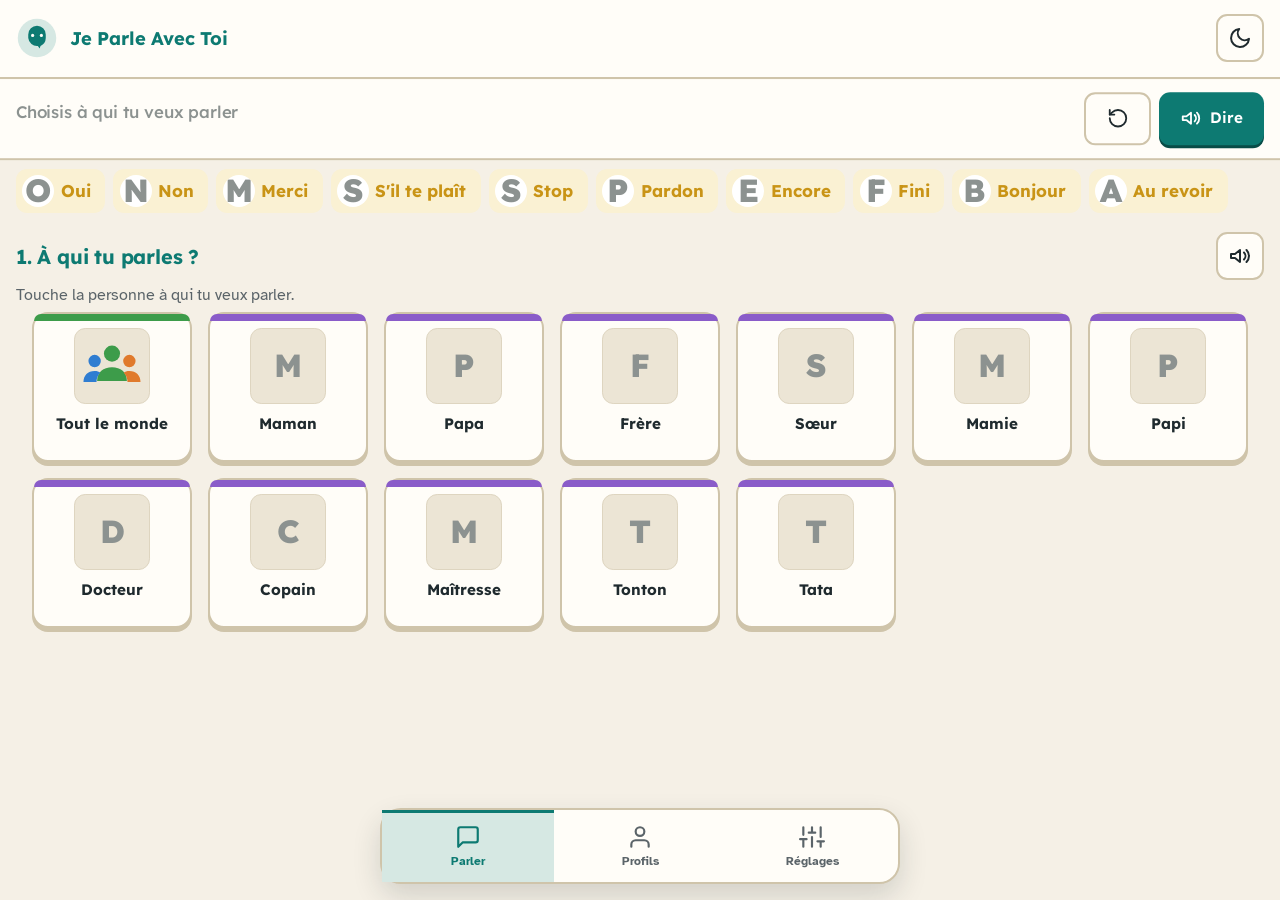
==== commit 403a7879: "Add files via upload" ====
--- a/index.html
+++ b/index.html
@@ -14,7 +14,7 @@
 <link rel="apple-touch-icon" href="./assets/icon-192.png">
 <link rel="preconnect" href="https://fonts.googleapis.com">
 <link rel="preconnect" href="https://fonts.gstatic.com" crossorigin>
-<link href="https://fonts.googleapis.com/css2?family=Baloo+2:wght@500;600;700;800&family=Quicksand:wght@400;500;600;700&display=swap" rel="stylesheet">
+<link href="https://fonts.googleapis.com/css2?family=Lexend:wght@500;600;700;800&family=Atkinson+Hyperlegible:wght@400;700&display=swap" rel="stylesheet">
 <style>
 *,*::before,*::after{box-sizing:border-box;margin:0;padding:0;-webkit-tap-highlight-color:transparent;}
 html{-webkit-text-size-adjust:none;text-size-adjust:none;scroll-behavior:smooth;}
@@ -211,26 +211,62 @@
 details.grp .rows{padding:0 .6rem .6rem;display:flex;flex-direction:column;gap:.5rem}
 .hint{font-size:.8rem;color:var(--color-text-muted);margin-top:.3rem}
 
+/* ===== v6 : rendu plus sobre, plus tactile ===== */
+:root,[data-theme="light"]{--color-bg:#f5f0e6;--color-surface:#fffdf8;--color-surface-2:#faf6ec;--color-surface-offset:#ece5d5;--color-divider:#ded5c0;--color-border:#cfc4aa;--color-text:#1f2a2e;--color-text-muted:#5b6469;--color-text-faint:#8c9290;--color-primary:#0d7a72;--color-primary-hover:#0a625c;--color-primary-active:#084c47;--color-primary-highlight:#d6e8e3;--radius-sm:.4rem;--radius-md:.7rem;--radius-lg:1rem;--radius-xl:1.3rem;--shadow-sm:0 2px 0 rgba(31,42,46,.10);--shadow-md:0 3px 0 rgba(31,42,46,.14);--shadow-lg:0 12px 28px rgba(31,42,46,.16);--font-display:'Lexend','Atkinson Hyperlegible',system-ui,sans-serif;--font-body:'Atkinson Hyperlegible','Segoe UI',system-ui,sans-serif}
+[data-theme="dark"]{--color-bg:#14181a;--color-surface:#1c2123;--color-surface-2:#21282a;--color-surface-offset:#2a3235;--color-divider:#2f383b;--color-border:#3d484c;--color-text:#eceae4;--color-text-muted:#a9aea9;--color-text-faint:#757c78;--color-primary:#4fc7bd;--color-primary-hover:#7fd9d1;--color-primary-active:#a3e5df;--color-primary-highlight:#254541;--shadow-sm:0 2px 0 rgba(0,0,0,.35);--shadow-md:0 3px 0 rgba(0,0,0,.4)}
+body{font-family:var(--font-body);font-size:1.0625rem;line-height:1.55}
+h1,h2,h3,.btn,.cat-tab,.pic-label,.flow-title,.crumb,.profile-name{font-family:var(--font-display)}
+.topbar{border-bottom:2px solid var(--color-border)}
+.topbar h1{font-weight:700;letter-spacing:-.01em}
+.btn,.icon-btn,.cat-tab,.crumb,.chip,.seg button,.quick button,.type-btn,.int-row .btn{border-radius:var(--radius-md)}
+.btn{font-weight:600;letter-spacing:0}
+.btn-primary{box-shadow:0 3px 0 var(--color-primary-active)}
+.btn-primary:active{transform:translateY(2px);box-shadow:0 1px 0 var(--color-primary-active)}
+.btn-ghost{border:2px solid var(--color-border);background:var(--color-surface)}
+.icon-btn{border:2px solid var(--color-border);background:var(--color-surface)}
+.sentence-bar{background:var(--color-surface);border-bottom:2px solid var(--color-border);padding:.8rem 1rem}
+.sentence-text{font-family:var(--font-display);font-weight:600;font-size:1.7rem;line-height:1.3;letter-spacing:-.01em;color:var(--color-text)}
+.sentence-text.empty{font-size:1.05rem}
+.sentence-text .placeholder{font-size:1.05rem;font-weight:500;color:var(--color-text-faint)}
+.sentence-text .blank{display:inline-block;min-width:3.2ch;height:1em;margin:0 .1em;border-bottom:3px dashed var(--color-primary);vertical-align:-.12em}
+.flow-title{font-weight:700;font-size:1.25rem;letter-spacing:-.01em}
+.flow-hint{padding:.15rem 1rem 0;color:var(--color-text-muted);font-size:1rem}
+.pic-card{border:2px solid var(--color-border);border-radius:var(--radius-lg);box-shadow:0 4px 0 var(--color-border);gap:.6rem}
+.pic-card:active{transform:translateY(3px);box-shadow:0 1px 0 var(--color-border)}
+.pic-card .strip{height:7px}
+.pic-img-wrap{background:#fff;border:1px solid var(--color-divider);border-radius:var(--radius-md)}
+.pic-label{font-weight:600;font-size:1rem;line-height:1.25}
 .board-grid.big{grid-template-columns:repeat(auto-fill,minmax(160px,1fr))}
 .board-grid.big .pic-card{min-height:200px}
 .board-grid.big .pic-img-wrap{width:104px;height:104px}
 .board-grid.big .pic-label{font-size:1.2rem}
 .board-grid.big .pic-sub{font-size:.85rem}
-.flow-hint{padding:.2rem 1rem 0;color:var(--color-text-muted);font-size:1rem;font-weight:600}
+.cat-tab{border:2px solid transparent;font-weight:600}
+.cat-tab.active{border-color:currentColor;box-shadow:0 3px 0 currentColor}
+.crumb{border-width:2px}
+.bottom-nav{border-top:2px solid var(--color-border);background:var(--color-surface)}
+.nav-btn{border-top:3px solid transparent}
+.nav-btn.active{border-top-color:var(--color-primary);background:var(--color-primary-highlight)}
+@media (min-width:768px){.bottom-nav{border-radius:var(--radius-xl);border:2px solid var(--color-border)}}
+.settings-section,.editor,details.grp,.le-row,.card-list-item{border-radius:var(--radius-lg)}
+.settings-section{border:2px solid var(--color-divider);box-shadow:none}
+.final-sentence{font-family:var(--font-display);font-weight:600;font-size:1.9rem;line-height:1.3;max-width:24ch;margin:.2rem auto .4rem}
+.isvg{width:100%;height:100%;display:block;padding:6px}
+.crumb .ci svg{width:24px;height:24px;padding:0}
+.cat-tab svg{width:26px;height:26px;padding:0;background:#fff;border-radius:50%}
+.ci2 svg{width:34px;height:34px;padding:0}
+.img-prev svg{width:90%;height:90%;padding:0}
 .btn.small{min-height:38px;padding:.4rem .9rem;font-size:.8rem}
 .int-row{flex-wrap:wrap}
 .int-row .meta .c{display:block}
 .int-row.off{opacity:.55}
 .int-row .acts{display:flex;gap:.35rem;flex-wrap:wrap;justify-content:flex-end}
-.isvg{width:100%;height:100%;display:block;padding:6px}
-.crumb .ci svg{width:24px;height:24px;padding:0}
-.cat-tab svg{width:26px;height:26px;padding:0;background:#fff;border-radius:50%}
-.ci2 svg{width:34px;height:34px;padding:0}
-.img-prev svg{width:90%;height:90%;padding:0}
-.type-btn .ti svg{padding:0}
-.le-row{display:flex;align-items:center;gap:.6rem;padding:.5rem .7rem;background:var(--color-surface);border:1px solid var(--color-divider);border-radius:var(--radius-md);margin-bottom:.45rem}
+.le-row{display:flex;align-items:center;gap:.6rem;padding:.5rem .7rem;background:var(--color-surface);border:1px solid var(--color-divider);margin-bottom:.45rem}
 .le-row .meta{flex:1;font-weight:700}
 .le-row .meta small{display:block;font-weight:500;color:var(--color-text-muted)}
+.level-help{background:var(--color-primary-highlight);border-radius:var(--radius-md);padding:.6rem .9rem;margin-bottom:.9rem;font-size:.85rem}
+.level-help p{margin:.15rem 0}
+.pf-row{display:flex;gap:.4rem;flex-wrap:wrap}
 </style>
 </head>
 <body>
@@ -260,27 +296,22 @@
 <section class="screen" id="screen-settings"><div class="settings-screen"><h2>Personnalisation</h2>
 
 <div class="settings-section" id="secIntents"><h3>Étape 2 : « Que veux-tu dire ? »</h3>
-<p class="hint" style="margin-bottom:.8rem">Ce sont les grandes images de l'étape 2 (Je veux, J'ai besoin de, J'ai mal…). Pour chacune, tu peux choisir les images qui s'affichent à l'étape 3 (bouton « Images »), changer son dessin, la masquer, changer l'ordre, ou en créer de nouvelles.</p>
+<p class="hint" style="margin-bottom:.8rem">Ce sont les grandes images de l'étape 2. Pour chacune : choisis les images de l'étape 3 (bouton « Images »), change son dessin, son niveau, masque-la, change l'ordre, ou crées-en de nouvelles.</p>
 <button class="btn btn-primary" id="openAddIntent"><i class="ic" data-ic="plus"></i>Ajouter un « Que veux-tu dire ? »</button>
-
-<div class="editor" id="listEditor" style="display:none">
-<h3 id="leTitle">Images</h3>
-<p class="hint" style="margin-bottom:.8rem">Ces images s'affichent en premier à l'étape 3, dans l'onglet de cette phrase.</p>
+<div class="editor" id="listEditor" style="display:none"><h3 id="leTitle">Images</h3>
+<p class="hint" style="margin-bottom:.8rem">Ces images s'affichent en premier à l'étape 3.</p>
 <div id="leItems"></div>
 <div class="row-flex" style="margin-top:.6rem"><button class="btn btn-primary" id="leAddExisting"><i class="ic" data-ic="plus"></i>Ajouter une image existante</button><button class="btn btn-ghost" id="leCreate">Créer un nouveau mot</button></div>
 <div id="lePicker" style="display:none;margin-top:.8rem"><input type="search" id="leSearch" placeholder="Rechercher un mot"><div class="chips" id="leKinds"></div><div id="leCandidates"></div></div>
-<div class="row-flex" style="margin-top:.8rem"><button class="btn btn-primary" id="leDone">Terminé</button></div>
-</div>
-
-<div class="editor" id="intEditor" style="display:none">
-<h3 id="inTitle">Nouveau</h3>
+<div class="row-flex" style="margin-top:.8rem"><button class="btn btn-primary" id="leDone">Terminé</button></div></div>
+<div class="editor" id="intEditor" style="display:none"><h3 id="inTitle">Nouveau</h3>
 <div id="inCustom">
 <div class="field"><label>1. Début de la phrase</label><div class="seg" id="inPresets"></div>
 <input type="text" id="inVerb" placeholder="Ou écris le verbe : voudrais, préfère, adore…" autocapitalize="none" style="margin-top:.6rem">
 <p class="hint">La phrase commencera par « Je » : Je voudrais, J'adore…</p></div>
 <div class="field"><label>2. Qu'est-ce qui peut suivre ?</label><div class="seg" id="inStyle"></div></div>
-<div class="field"><label>3. Phrase négative ?</label><div class="seg" id="inNeg"></div></div>
-</div>
+<div class="field"><label>3. Phrase négative ?</label><div class="seg" id="inNeg"></div></div></div>
+<div class="field"><label>Visible à partir du niveau</label><div class="seg" id="inLvl"></div></div>
 <div class="field"><label>Couleur</label><div class="seg" id="inColor"></div></div>
 <div class="field"><label>Image</label>
 <div class="img-pick"><button class="icon-btn" id="inPrev" aria-label="Image précédente"><i class="ic" data-ic="back"></i></button><div class="img-prev" id="inImg"></div><button class="icon-btn" id="inNext" aria-label="Image suivante"><i class="ic" data-ic="next"></i></button></div>
@@ -289,11 +320,9 @@
 <p class="hint" id="inHint"></p></div>
 <div class="field"><label for="inSub">Petit texte sous l'image (facultatif)</label><input type="text" id="inSub" placeholder="Ex : Je demande quelque chose"></div>
 <div class="preview" id="inPreview"></div>
-<div class="row-flex"><button class="btn btn-primary" id="inSave">Enregistrer</button><button class="btn btn-ghost" id="inCancel">Annuler</button></div>
-</div>
+<div class="row-flex"><button class="btn btn-primary" id="inSave">Enregistrer</button><button class="btn btn-ghost" id="inCancel">Annuler</button></div></div>
 <div id="intentsList" style="margin-top:.8rem"></div>
-<button class="btn btn-ghost" id="resetIntents" style="margin-top:.6rem">Tout remettre comme au départ</button>
-</div>
+<button class="btn btn-ghost" id="resetIntents" style="margin-top:.6rem">Tout remettre comme au départ</button></div>
 
 <div class="settings-section"><h3>Pictogrammes</h3>
 <div class="row-flex"><input type="search" id="cardSearch" placeholder="Rechercher un mot" style="flex:1;min-width:140px"><button class="btn btn-primary" id="openAdd"><i class="ic" data-ic="plus"></i>Ajouter un mot</button></div>
@@ -318,10 +347,10 @@
 </div>
 
 <div class="settings-section"><h3>Profils</h3>
-<p style="color:var(--color-text-muted);font-size:.85rem;margin-bottom:.8rem">Garçon ou fille : sert aux accords (« Je suis content / contente »).</p>
+<p class="hint" style="margin-bottom:.8rem">Garçon ou fille : sert aux accords (« Je suis content / contente »). Le niveau règle ce que l'enfant voit.</p><div class="level-help"><p><b>Niveau 1</b> : Je veux, J'ai mal, Je ne veux pas, Je me sens.</p><p><b>Niveau 2</b> : ajoute Je vois, J'ai besoin de, J'ai envie de, J'aime.</p><p><b>Niveau 3</b> : ajoute les précisions (couleurs, tailles) pour les enfants qui lisent.</p></div>
 <div class="card-list" id="profileList"></div>
 <div class="field" style="margin-top:1rem"><label for="newProfileName">Ajouter un profil enfant</label>
-<div class="row-flex"><input type="text" id="newProfileName" placeholder="Prénom de l'enfant" style="flex:1"><select id="newProfileGender" style="width:auto"><option value="m">Garçon</option><option value="f">Fille</option></select><button class="btn btn-primary" id="addProfileBtn">Ajouter</button></div></div></div>
+<div class="row-flex"><input type="text" id="newProfileName" placeholder="Prénom de l'enfant" style="flex:1"><select id="newProfileGender" style="width:auto"><option value="m">Garçon</option><option value="f">Fille</option></select><select id="newProfileLevel" style="width:auto"><option value="1">Niveau 1</option><option value="2" selected>Niveau 2</option><option value="3">Niveau 3</option></select><button class="btn btn-primary" id="addProfileBtn">Ajouter</button></div></div></div>
 
 <div class="settings-section"><h3>Interface</h3><div class="field"><label>Thème</label><div class="row-flex"><button class="btn btn-ghost" id="lightModeBtn"><i class="ic" data-ic="sun"></i>Clair</button><button class="btn btn-ghost" id="darkModeBtn"><i class="ic" data-ic="moon"></i>Sombre</button></div></div>
 <div class="field"><label for="voiceRate">Vitesse de la voix</label><input type="range" id="voiceRate" min="0.5" max="1.5" step="0.1" value="0.9"></div>
@@ -329,6 +358,7 @@
 <div class="field"><label for="voiceSel">Voix</label><select id="voiceSel"></select><p class="hint" id="voiceHint"></p></div>
 <button class="btn btn-ghost" id="testVoice"><i class="ic" data-ic="speaker"></i>Écouter un exemple</button></div>
 <div class="settings-section"><h3>Mode enfant</h3><p style="color:var(--color-text-muted);margin-bottom:.8rem;font-size:.9rem">Une fois activé, ce menu est verrouillé par code parent.</p><button class="btn btn-primary" id="enableKidMode"><i class="ic" data-ic="lock"></i>Activer le mode enfant</button></div>
+<p class="hint" id="verTag" style="text-align:center;margin-top:1rem"></p>
 </div></section>
 <nav class="bottom-nav" aria-label="Navigation principale">
 <button class="nav-btn active" data-screen="board" aria-label="Parler"><i class="ic" data-ic="chat"></i><span>Parler</span></button>
@@ -342,516 +372,368 @@
 <div class="toast" id="toast"></div>
 <script>
 (function(){
-
 var API='https://api.arasaac.org/api/pictograms/';
-var V={vouloir:'veux',besoin:'ai besoin',envie:'ai envie',aimer:'aime',etre:'suis',avoir:'ai'};
+var V={vouloir:'veux',besoin:'ai besoin',envie:'ai envie',aimer:'aime',voir:'vois',etre:'suis',avoir:'ai'};
 var INTENTS=[
-{id:'want',mode:'want',color:'vert',v:'vouloir',menu:'Je veux',sub:'Je demande quelque chose',list:[2,3,1,41,40,44,21,20,43,66]},
-{id:'pain',mode:'pain',color:'rouge',menu:"J'ai mal",sub:'Ça me fait mal',list:[]},
-{id:'need',mode:'need',color:'bleu',v:'besoin',de:1,menu:"J'ai besoin de",sub:"C'est important pour moi",list:[20,66,40,41,128,129,133,43,125,120,124,42,51,122]},
-{id:'envie',mode:'envie',color:'violet',v:'envie',de:1,menu:"J'ai envie de",sub:"J'aimerais bien",list:[44,41,40,46,45,49,61,60,6,9,7,43]},
-{id:'notwant',mode:'want',color:'orange',v:'vouloir',neg:1,menu:'Je ne veux pas',sub:'Non, pas ça',list:[]},
-{id:'like',mode:'like',color:'rouge',v:'aimer',menu:"J'aime",sub:"Ce que j'aime",list:[]},
-{id:'feel',mode:'feel',color:'jaune',menu:'Je me sens',sub:'Mes émotions et mon corps',list:[]}];
-function vow(s){return /^[aeiouyhàâäéèêëîïôöùûüœ]/i.test(s);}
-function cap(s){return s.charAt(0).toUpperCase()+s.slice(1);}
-function nw(c){return (c.w||c.label).toLowerCase();}
-function deWrap(x){return (vow(x)?"d'":'de ')+x;}
-function defArt(c){var w=nw(c);if(c.pl)return 'les '+w;if(vow(w))return "l'"+w;return (c.g==='f'?'la ':'le ')+w;}
-function directForm(c){var w=nw(c);
- if(c.art==='part'){if(c.pl)return 'des '+w;if(vow(w))return "de l'"+w;return (c.g==='f'?'de la ':'du ')+w;}
- if(c.art==='ind'){if(c.pl)return 'des '+w;return (c.g==='f'?'une ':'un ')+w;}
- return defArt(c);}
-function deForm(c){var w=nw(c);
- if(c.art==='part')return deWrap(w);
- if(c.art==='ind'){if(c.pl)return deWrap(w);return deWrap((c.g==='f'?'une ':'un ')+w);}
- if(c.pl)return 'des '+w;if(vow(w))return "de l'"+w;return (c.g==='f'?'de la ':'du ')+w;}
-function negForm(c){var w=nw(c);if(c.art==='part'||c.art==='ind')return deWrap(w);return defArt(c);}
-function personNp(c){var w=nw(c);var d=c.det||'none';if(d==='none')return c.label;
- if(d==='le'&&vow(w))return "l'"+w;return d+' '+w;}
-function personDe(c){var w=nw(c);var d=c.det||'none';
- if(d==='none')return deWrap(c.label);if(d==='le')return vow(w)?"de l'"+w:'du '+w;
- return 'de '+d+' '+w;}
-function placeLoc(c){var w=nw(c);if(c.adv)return w;if(c.pl)return 'aux '+w;if(vow(w))return "à l'"+w;return (c.g==='f'?'à la ':'au ')+w;}
-function possessive(c){var w=nw(c);if(c.pl)return 'mes';if(vow(w))return 'mon';return c.g==='f'?'ma':'mon';}
-function feminize(m){if(/e$/.test(m))return m;if(/eux$/.test(m))return m.slice(0,-3)+'euse';if(/if$/.test(m))return m.slice(0,-2)+'ive';return m+'e';}
-function agree(c,g){var m=(c.m||c.label).toLowerCase();return g==='f'?(c.f||feminize(m)):m;}
-function vpText(c){var t=(c.inf||nw(c)).replace('{mon}','mon');
- if(c.refl)return vow(t)?"m'"+t:'me '+t;
- return t;}
-function jeVerb(form,neg){var parts=form.split(' ');var first=parts[0];var rest=parts.slice(1).join(' ');var out;
- if(neg)out='je '+(vow(first)?"n'":'ne ')+first+' pas';
- else if(vow(first))out="j'"+first;
- else out='je '+first;
- return out+(rest?' '+rest:'');}
-function detailText(it,c,d){
- if(!d)return '';
- var f=c.follow;
- if(f==='drink'||f==='food')return ' '+(it.neg?negForm(d):directForm(d));
- if(f==='play'||f==='watch')return ' '+d.ph;
- if(f==='cloth')return ' '+possessive(d)+' '+nw(d);
- if(f==='person')return ' '+personNp(d);
- return '';}
+{id:'want',mode:'want',color:'vert',v:'vouloir',lvl:1,menu:'Je veux',sub:'Je demande quelque chose',list:[2,3,1,41,40,44,21,20,43,66,133,128,129,125,120,42,51,60,61,46,45,70,71]},
+{id:'pain',mode:'pain',color:'rouge',lvl:1,menu:"J'ai mal",sub:'Ça me fait mal',list:[]},
+{id:'notwant',mode:'want',color:'orange',v:'vouloir',neg:1,lvl:1,menu:'Je ne veux pas',sub:'Non, pas ça',list:[41,40,51,50,42,65,21,126,5,18,111]},
+{id:'feel',mode:'feel',color:'jaune',lvl:1,menu:'Je me sens',sub:'Mes émotions et mon corps',list:[]},
+{id:'see',mode:'see',color:'bleu',v:'voir',lvl:2,menu:'Je vois',sub:'Je regarde autour de moi',list:[28,29,24,210,211,212,213,214,215,218,219,222,223,227,228,62,61]},
+{id:'need',mode:'need',color:'violet',v:'besoin',de:1,lvl:2,menu:"J'ai besoin de",sub:"C'est important pour moi",list:[20,66,40,41,128,129,133,43,125,120,124,42,51,122]},
+{id:'envie',mode:'envie',color:'orange',v:'envie',de:1,lvl:2,menu:"J'ai envie de",sub:"J'aimerais bien",list:[44,41,40,46,45,49,61,60,6,9,7,43]},
+{id:'like',mode:'like',color:'jaune',v:'aimer',lvl:2,menu:"J'aime",sub:"Ce que j'aime",list:[44,46,45,49,28,29,24,26,9,12,7]}];
+function vow(s){return /^[aeiouyhàâäéèêëîïôöùûüœ]/i.test(s)}
+function cap(s){return s.charAt(0).toUpperCase()+s.slice(1)}
+function nw(c){return(c.w||c.label).toLowerCase()}
+function deWrap(x){return(vow(x)?"d'":'de ')+x}
+function defArt(c){var w=nw(c);if(c.pl)return'les '+w;if(vow(w))return"l'"+w;return(c.g==='f'?'la ':'le ')+w}
+function indefNP(c){var w=nw(c);if(c.pl)return c._ab?deWrap(w):'des '+w;return(c.g==='f'?'une ':'un ')+w}
+function directForm(c){var w=nw(c);if(c.art==='part'){if(c.pl)return'des '+w;if(vow(w))return"de l'"+w;return(c.g==='f'?'de la ':'du ')+w}if(c.art==='ind'){if(c.pl)return'des '+w;return(c.g==='f'?'une ':'un ')+w}return defArt(c)}
+function deForm(c){var w=nw(c);if(c.art==='part')return deWrap(w);if(c.art==='ind'){if(c.pl)return deWrap(w);return deWrap((c.g==='f'?'une ':'un ')+w)}if(c.pl)return'des '+w;if(vow(w))return"de l'"+w;return(c.g==='f'?'de la ':'du ')+w}
+function negForm(c){return(c.art==='part'||c.art==='ind')?deWrap(nw(c)):defArt(c)}
+function personNp(c){var w=nw(c),d=c.det||'none';if(d==='none')return c.label;if(d==='le'&&vow(w))return"l'"+w;return d+' '+w}
+function personDe(c){var w=nw(c),d=c.det||'none';if(d==='none')return deWrap(c.label);if(d==='le')return vow(w)?"de l'"+w:'du '+w;return'de '+d+' '+w}
+function placeLoc(c){var w=nw(c);if(c.adv)return w;if(c.pl)return'aux '+w;if(vow(w))return"à l'"+w;return(c.g==='f'?'à la ':'au ')+w}
+function possessive(c){var w=nw(c);if(c.pl)return'mes';if(vow(w))return'mon';return c.g==='f'?'ma':'mon'}
+function feminize(m){if(/e$/.test(m))return m;if(/eux$/.test(m))return m.slice(0,-3)+'euse';if(/if$/.test(m))return m.slice(0,-2)+'ive';return m+'e'}
+function agree(c,g){var m=(c.m||c.label).toLowerCase();return g==='f'?(c.f||feminize(m)):m}
+function adjForm(a,c){var w=nw(c),f=c.g==='f',m=(a.m||a.label||'').toLowerCase(),fe=(a.f||feminize(m)).toLowerCase();
+ if(a.inv)return m;
+ if(c.pl){if(f)return a.fp||(fe+(/[sx]$/.test(fe)?'':'s'));return a.mp||(/[sx]$/.test(m)?m:m+'s')}
+ if(f)return fe;if(a.mv&&a.pos==='before'&&vow(w))return a.mv;return m}
+function withAdj(c,a){if(!a)return c;var w=nw(c),af=adjForm(a,c),c2=Object.assign({},c);c2.w=a.pos==='before'?af+' '+w:w+' '+af;if(a.pos==='before'&&c.pl)c2._ab=true;return c2}
+function vpText(c){var t=(c.inf||nw(c)).replace('{mon}','mon');return c.refl?(vow(t)?"m'"+t:'me '+t):t}
+function jeVerb(form,neg){var p=form.split(' '),f=p[0],r=p.slice(1).join(' '),o;if(neg)o='je '+(vow(f)?"n'":'ne ')+f+' pas';else if(vow(f))o="j'"+f;else o='je '+f;return o+(r?' '+r:'')}
+function detailText(it,c,d){if(!d)return'';var f=c.follow;if(f==='drink'||f==='food')return' '+(it.neg?negForm(d):directForm(d));if(f==='play'||f==='watch')return' '+d.ph;if(f==='cloth')return' '+possessive(d)+' '+nw(d);if(f==='person')return' '+personNp(d);return''}
 function complement(it,c,d){var k=c.kind,de=!!it.de,md=it.mode||it.id,like=md==='like';
- if(k==='verb'){var inf=vpText(c)+detailText(it,c,d);return de?deWrap(inf):inf;}
- if(k==='food'||k==='thing'){
-  if(c.see){var vv='voir '+defArt(c);if(like)return defArt(c);return de?deWrap(vv):vv;}
-  if(like)return defArt(c);if(de)return deForm(c);if(it.neg)return negForm(c);return directForm(c);}
- if(k==='person'){var np=personNp(c);
-  if(like)return np;if(md==='need')return personDe(c);if(md==='envie')return deWrap('voir '+np);return 'voir '+np;}
- if(k==='place'){var a='aller '+placeLoc(c);return de?deWrap(a):a;}
- return '';}
-function jeSentence(it,c,g,d){
- var md=it.mode||it.id;
+ if(k==='verb'){var inf=vpText(c)+detailText(it,c,d);return de?deWrap(inf):inf}
+ if(k==='food'||k==='thing'){if(c.see){var vv='voir '+defArt(c);if(like)return defArt(c);return de?deWrap(vv):vv}if(like)return defArt(c);if(de)return deForm(c);if(it.neg)return negForm(c);return directForm(c)}
+ if(k==='person'){var np=personNp(c);if(like)return np;if(md==='need')return personDe(c);if(md==='envie')return deWrap('voir '+np);return'voir '+np}
+ if(k==='place'){var a='aller '+placeLoc(c);return de?deWrap(a):a}
+ return''}
+function seeNP(c){if(c.kind==='person')return personNp(c);if(c.kind==='place')return defArt(c);return indefNP(c)}
+function jeSentence(it,c,g,d,adj){var md=it.mode||it.id;
  if(md==='pain')return jeVerb(V.avoir)+' mal '+placeLoc(c);
- if(md==='feel'){
-  if(c.kind==='emotion')return jeVerb(V.etre)+' '+agree(c,g);
-  return jeVerb(V.avoir)+' '+nw(c);}
- return jeVerb(it.vtext||V[it.v],it.neg)+' '+complement(it,c,d);}
-function withDest(dest,txt){return dest?dest.label+', '+txt:cap(txt);}
-function followKind(f){return {drink:'food',food:'food',play:'play',watch:'watch',cloth:'cloth',person:'person'}[f];}
-function followMatch(f,x){if(x.kind!==followKind(f))return false;if(f==='drink')return !!x.drink;if(f==='food')return !x.drink;return true;}
+ if(md==='feel'){if(c.kind==='emotion')return jeVerb(V.etre)+' '+agree(c,g);return jeVerb(V.avoir)+' '+nw(c)}
+ var c2=(adj&&c.kind==='thing')?withAdj(c,adj):c;
+ if(md==='see')return jeVerb(it.vtext||V.voir,it.neg)+' '+seeNP(c2);
+ return jeVerb(it.vtext||V[it.v],it.neg)+' '+complement(it,c2,d)}
+function withDest(dest,txt){return dest?dest.label+', '+txt:cap(txt)}
+function followKind(f){return{drink:'food',food:'food',play:'play',watch:'watch',cloth:'cloth',person:'person'}[f]}
+function followMatch(f,x){if(x.kind!==followKind(f))return false;if(f==='drink')return!!x.drink;if(f==='food')return!x.drink;return true}
 var FOLLOW_TITLE={drink:'Quoi à boire ?',food:'Quoi à manger ?',play:'À quoi ?',watch:'Quoi regarder ?',cloth:'Quel vêtement ?',person:'Qui ?'};
-
-function C(id,kind,label,pic,o){var c={id:id,kind:kind,label:label,pic:pic||null,photo:null};for(var k in o)c[k]=o[k];return c;}
+function allowedKinds(mode){return mode==='feel'?['emotion','state']:mode==='pain'?['body']:mode==='see'?['thing','person','place']:['food','verb','thing','person','place']}
+function usable(c,mode){if(mode==='see')return!c.nosee&&!c.adv&&['thing','person','place'].indexOf(c.kind)>-1;return!c.onlySee}
+function C(id,kind,label,pic,o){var c={id:id,kind:kind,label:label,pic:pic||null,photo:null};for(var k in o)c[k]=o[k];return c}
 var CARDS=[
-C(1,'food','Pain',2494,{g:'m',art:'part'}),C(2,'food','Eau',2248,{g:'f',art:'part',drink:true}),C(3,'food','Lait',2445,{g:'m',art:'part',drink:true}),
-C(4,'food','Jus',11461,{g:'m',art:'part',drink:true}),C(5,'food','Soupe',2573,{g:'f',art:'part'}),C(6,'food','Glace',2385,{g:'f',art:'part'}),
-C(7,'food','Pizza',2527,{g:'f',art:'part'}),C(8,'food','Gâteau',2502,{g:'m',art:'part'}),C(9,'food','Chocolat',2334,{g:'m',art:'part'}),
-C(10,'food','Frites',2505,{g:'f',art:'part',pl:true}),C(11,'food','Fruit',28339,{g:'m',art:'ind'}),C(12,'food','Pomme',2462,{g:'f',art:'ind'}),
-C(13,'food','Banane',2530,{g:'f',art:'ind'}),C(14,'food','Yaourt',2618,{g:'m',art:'ind'}),C(15,'food','Bonbon',2686,{g:'m',art:'ind'}),
-C(16,'food','Sirop',null,{g:'m',art:'part',drink:true,q:'sirop'}),C(17,'food','Riz',null,{g:'m',art:'part',q:'riz'}),C(18,'food','Pâtes',null,{g:'f',art:'part',pl:true,q:'pâtes'}),
-C(19,'food','Viande',null,{g:'f',art:'part',q:'viande'}),C(110,'food','Poisson',null,{g:'m',art:'part',q:'poisson cuit'}),C(111,'food','Légumes',null,{g:'m',art:'part',pl:true,q:'légumes'}),
-C(112,'food','Œuf',null,{g:'m',art:'ind',q:'œuf'}),C(113,'food','Biscuit',null,{g:'m',art:'ind',q:'biscuit'}),C(114,'food','Compote',null,{g:'f',art:'part',q:'compote'}),
-C(115,'food','Fromage',null,{g:'m',art:'part',q:'fromage'}),C(116,'food','Céréales',null,{g:'f',art:'part',pl:true,q:'céréales'}),
-C(20,'thing','Aide',12252,{g:'f',art:'part'}),C(21,'thing','Tablette',9165,{g:'f',art:'def'}),C(22,'thing','Téléphone',2585,{g:'m',art:'def'}),
-C(23,'thing','Poupée',2482,{g:'f',art:'def'}),C(24,'thing','Voiture',2339,{g:'f',art:'def'}),C(25,'thing','Livre',2450,{g:'m',art:'def'}),
-C(26,'thing','Ballon',2269,{g:'m',art:'def'}),C(27,'thing','Puzzle',2540,{g:'m',art:'def'}),C(28,'thing','Chien',2517,{g:'m',art:'def',see:true}),
-C(29,'thing','Chat',2406,{g:'m',art:'def',see:true}),C(120,'thing','Doudou',null,{g:'m',art:'def',q:'doudou'}),C(121,'thing','Télé',null,{g:'f',art:'def',q:'télévision'}),
-C(122,'thing','Casque',null,{g:'m',art:'def',q:'casque audio'}),C(123,'thing','Crayons',null,{g:'m',art:'def',pl:true,q:'crayons'}),C(124,'thing','Couverture',null,{g:'f',art:'def',q:'couverture'}),
-C(125,'thing','Silence',null,{g:'m',art:'part',q:'silence'}),C(126,'thing','Bruit',null,{g:'m',art:'part',q:'bruit'}),C(127,'thing','Lumière',null,{g:'f',art:'part',q:'lumière'}),
-C(128,'thing','Médicament',null,{g:'m',art:'ind',q:'médicament'}),C(129,'thing','Pansement',null,{g:'m',art:'ind',q:'pansement'}),
-C(40,'verb','Boire',2276,{inf:'boire',follow:'drink'}),C(41,'verb','Manger',2349,{inf:'manger',follow:'food'}),C(42,'verb','Dormir',2369,{inf:'dormir'}),
-C(43,'verb','Câlin',27407,{inf:'faire un câlin'}),C(44,'verb','Jouer',2439,{inf:'jouer',follow:'play'}),C(45,'verb','Dessiner',5506,{inf:'dessiner'}),
-C(46,'verb','Musique',24795,{inf:'écouter de la musique'}),C(47,'verb','Vélo',2277,{inf:'faire du vélo'}),C(48,'verb','Peinture',2360,{inf:'faire de la peinture'}),
-C(49,'verb','Danse',2652,{inf:'danser'}),C(50,'verb',"S'habiller",2781,{inf:'habiller',refl:true}),C(51,'verb','Se laver',3323,{inf:'laver',refl:true}),
-C(52,'verb','Brosser dents',2694,{inf:'brosser les dents',refl:true}),C(53,'verb','Pyjama',2522,{inf:'mettre {mon} pyjama'}),
-C(54,'verb','Attendre',8109,{inf:'attendre'}),C(55,'verb','Arrêter',7195,{inf:'arrêter'}),
-C(130,'verb','Regarder',null,{inf:'regarder',follow:'watch',req:true,q:'regarder'}),C(131,'verb','Appeler',null,{inf:'appeler',follow:'person',req:true,q:'téléphoner'}),
-C(132,'verb','Vêtements',null,{inf:'mettre',follow:'cloth',req:true,q:'vêtements'}),C(133,'verb','Pause',null,{inf:'faire une pause',q:'se reposer'}),
-C(134,'verb','Lire',null,{inf:'lire',q:'lire'}),C(135,'verb','Chanter',null,{inf:'chanter',q:'chanter'}),C(136,'verb','Courir',null,{inf:'courir',q:'courir'}),
-C(137,'verb','Sortir',null,{inf:'sortir',q:'sortir'}),
-C(60,'place','Piscine',3142,{g:'f'}),C(61,'place','Plage',2826,{g:'f'}),C(62,'place','Jardin',2434,{g:'m'}),C(63,'place','Dehors',5475,{adv:true}),
-C(64,'place','Maison',2317,{g:'f'}),C(65,'place','École',3082,{g:'f'}),C(66,'place','Toilettes',2430,{g:'f',pl:true}),
-C(140,'place','Cuisine',null,{g:'f',q:'cuisine'}),C(141,'place','Chambre',null,{g:'f',q:'chambre'}),C(142,'place','Salon',null,{g:'m',q:'salon'}),
-C(143,'place','Salle de bain',null,{g:'f',q:'salle de bain'}),C(144,'place','Parc',null,{g:'m',q:'parc'}),C(145,'place','Magasin',null,{g:'m',q:'magasin'}),
-C(70,'person','Maman',2458,{g:'f',det:'none'}),C(71,'person','Papa',2497,{g:'m',det:'none'}),C(72,'person','Frère',2423,{g:'m',det:'mon'}),
-C(73,'person','Sœur',2422,{g:'f',det:'ma'}),C(74,'person','Mamie',2243,{g:'f',det:'none'}),C(75,'person','Papi',2244,{g:'m',det:'none'}),
-C(76,'person','Docteur',2467,{g:'m',det:'le'}),C(77,'person','Copain',2392,{g:'m',det:'mon'}),C(78,'person','Maîtresse',null,{g:'f',det:'la',q:'maîtresse'}),
-C(79,'person','Tonton',null,{g:'m',det:'none',q:'oncle'}),C(69,'person','Tata',null,{g:'f',det:'none',q:'tante'}),
-C(80,'emotion','Content',3245,{}),C(81,'emotion','Triste',2606,{}),C(82,'emotion','Fâché',35567,{}),C(83,'emotion','Fatigué',2314,{}),
-C(84,'emotion','Calme',31310,{}),C(85,'emotion','Surpris',2574,{}),C(86,'emotion','Malade',3308,{}),
-C(150,'emotion','En colère',null,{q:'colère'}),C(151,'emotion','Inquiet',null,{f:'inquiète',q:'inquiet'}),C(152,'emotion','Excité',null,{q:'excité'}),
-C(153,'emotion','Seul',null,{f:'seule',q:'seul'}),C(154,'emotion','Ennuyé',null,{q:'ennui'}),
-C(90,'state','Peur',10261,{}),C(92,'state','Faim',null,{q:'avoir faim'}),C(93,'state','Soif',null,{q:'avoir soif'}),
-C(94,'state','Chaud',null,{q:'avoir chaud'}),C(95,'state','Froid',null,{q:'avoir froid'}),C(96,'state','Sommeil',null,{q:'avoir sommeil'}),
-C(160,'body','Tête',null,{g:'f',q:'tête'}),C(161,'body','Ventre',null,{g:'m',q:'ventre'}),C(162,'body','Gorge',null,{g:'f',q:'gorge'}),
-C(163,'body','Dents',null,{g:'f',pl:true,q:'dents'}),C(164,'body','Oreille',null,{g:'f',q:'oreille'}),C(165,'body','Dos',null,{g:'m',q:'dos'}),
-C(166,'body','Bras',null,{g:'m',q:'bras'}),C(167,'body','Main',null,{g:'f',q:'main'}),C(168,'body','Jambe',null,{g:'f',q:'jambe'}),
-C(169,'body','Pied',null,{g:'m',q:'pied'}),C(170,'body','Yeux',null,{g:'m',pl:true,q:'yeux'}),C(171,'body','Nez',null,{g:'m',q:'nez'}),
-C(172,'body','Genou',null,{g:'m',q:'genou'}),C(173,'body','Cou',null,{g:'m',q:'cou'}),C(174,'body','Épaule',null,{g:'f',q:'épaule'}),
-C(175,'body','Doigt',null,{g:'m',q:'doigt'}),C(176,'body','Cœur',null,{g:'m',q:'cœur'}),C(177,'body','Cheville',null,{g:'f',q:'cheville'}),
-C(178,'body','Partout',null,{adv:true,q:'partout'}),
-C(180,'play','Ballon',2269,{ph:'au ballon'}),C(181,'play','Voiture',2339,{ph:'avec la voiture'}),C(182,'play','Poupée',2482,{ph:'à la poupée'}),
-C(183,'play','Cache-cache',null,{ph:'à cache-cache',q:'cache-cache'}),C(184,'play','Cartes',null,{ph:'aux cartes',q:'jeu de cartes'}),C(185,'play','Constructions',null,{ph:'aux constructions',q:'jeu de construction'}),
-C(186,'play','Tablette',9165,{ph:'sur la tablette'}),C(187,'play','Dehors',5475,{ph:'dehors'}),
-C(190,'watch','Télé',null,{ph:'la télé',q:'télévision'}),C(191,'watch','Dessin animé',null,{ph:'un dessin animé',q:'dessin animé'}),C(192,'watch','Film',null,{ph:'un film',q:'film'}),
-C(193,'watch','Photos',null,{ph:'des photos',q:'photo'}),
-C(200,'cloth','Manteau',null,{g:'m',q:'manteau'}),C(201,'cloth','Pull',null,{g:'m',q:'pull'}),C(202,'cloth','Pantalon',null,{g:'m',q:'pantalon'}),
-C(203,'cloth','T-shirt',null,{g:'m',q:'tee-shirt'}),C(204,'cloth','Chaussures',null,{g:'f',pl:true,q:'chaussures'}),C(205,'cloth','Chaussettes',null,{g:'f',pl:true,q:'chaussettes'}),
-C(206,'cloth','Bonnet',null,{g:'m',q:'bonnet'}),C(207,'cloth','Écharpe',null,{g:'f',q:'écharpe'}),
-C(100,'word','Oui',5583,{}),C(101,'word','Non',5525,{}),C(102,'word','Merci',8128,{}),C(103,'word',"S'il te plaît",38907,{}),
-C(104,'word','Stop',8289,{}),C(105,'word','Pardon',11625,{}),C(106,'word','Encore',37163,{}),C(107,'word','Fini',5358,{}),
-C(108,'word','Bonjour',null,{q:'bonjour'}),C(109,'word','Au revoir',null,{q:'au revoir'})
-];
-var GROUPS={food:{label:'Manger / Boire',pic:2527,color:'vert'},verb:{label:'Actions',pic:2439,color:'orange'},thing:{label:'Objets',pic:9165,color:'bleu'},
-person:{label:'Personnes',pic:2458,color:'violet'},place:{label:'Lieux',pic:2317,color:'rouge'},emotion:{label:'Émotions',pic:3245,color:'jaune'},
-state:{label:'Mon corps',pic:10261,color:'bleu'},word:{label:'Mots rapides',pic:5583,color:'jaune'},
-body:{label:'Corps',pic:28765,color:'rouge'},play:{label:'Jeux',pic:2439,color:'orange'},watch:{label:'Écran',pic:9165,color:'bleu'},cloth:{label:'Vêtements',pic:null,color:'vert',q:'vêtements'}};
-var TYPES=[
-{k:'food',label:'Aliment',ex:'Je veux du pain',pic:2527},{k:'drink',label:'Boisson',ex:"Je veux de l'eau",pic:2248},
-{k:'thing',label:'Objet ou animal',ex:'Je veux la tablette',pic:9165},{k:'verb',label:'Action',ex:'Je veux jouer',pic:2439},
-{k:'person',label:'Personne',ex:'Maman, …',pic:2458},{k:'place',label:'Lieu',ex:'Je veux aller à la plage',pic:2317},
-{k:'body',label:'Partie du corps',ex:"J'ai mal à la tête",pic:28765},{k:'emotion',label:'Émotion',ex:'Je suis content',pic:3245},
-{k:'state',label:'Besoin du corps',ex:"J'ai faim",pic:10261},{k:'word',label:'Mot rapide',ex:'Oui, merci…',pic:5583}];
+C(1,'food','Pain',2494,{g:'m',art:'part'}),C(2,'food','Eau',2248,{g:'f',art:'part',drink:true}),C(3,'food','Lait',2445,{g:'m',art:'part',drink:true}),C(4,'food','Jus',11461,{g:'m',art:'part',drink:true}),C(5,'food','Soupe',2573,{g:'f',art:'part'}),C(6,'food','Glace',2385,{g:'f',art:'part'}),C(7,'food','Pizza',2527,{g:'f',art:'part'}),C(8,'food','Gâteau',2502,{g:'m',art:'part'}),C(9,'food','Chocolat',2334,{g:'m',art:'part'}),C(10,'food','Frites',2505,{g:'f',art:'part',pl:true}),C(11,'food','Fruit',28339,{g:'m',art:'ind'}),C(12,'food','Pomme',2462,{g:'f',art:'ind'}),C(13,'food','Banane',2530,{g:'f',art:'ind'}),C(14,'food','Yaourt',2618,{g:'m',art:'ind'}),C(15,'food','Bonbon',2686,{g:'m',art:'ind'}),C(16,'food','Sirop',null,{g:'m',art:'part',drink:true,q:'sirop'}),C(17,'food','Riz',null,{g:'m',art:'part',q:'riz'}),C(18,'food','Pâtes',null,{g:'f',art:'part',pl:true,q:'pâtes'}),C(19,'food','Viande',null,{g:'f',art:'part',q:'viande'}),C(110,'food','Poisson',null,{g:'m',art:'part',q:'poisson cuit'}),C(111,'food','Légumes',null,{g:'m',art:'part',pl:true,q:'légumes'}),C(112,'food','Œuf',null,{g:'m',art:'ind',q:'œuf'}),C(113,'food','Biscuit',null,{g:'m',art:'ind',q:'biscuit'}),C(114,'food','Compote',null,{g:'f',art:'part',q:'compote'}),C(115,'food','Fromage',null,{g:'m',art:'part',q:'fromage'}),C(116,'food','Céréales',null,{g:'f',art:'part',pl:true,q:'céréales'}),
+C(20,'thing','Aide',12252,{g:'f',art:'part',nosee:true,noadj:true}),C(21,'thing','Tablette',9165,{g:'f',art:'def'}),C(22,'thing','Téléphone',2585,{g:'m',art:'def'}),C(23,'thing','Poupée',2482,{g:'f',art:'def'}),C(24,'thing','Voiture',2339,{g:'f',art:'def'}),C(25,'thing','Livre',2450,{g:'m',art:'def'}),C(26,'thing','Ballon',2269,{g:'m',art:'def'}),C(27,'thing','Puzzle',2540,{g:'m',art:'def'}),C(28,'thing','Chien',2517,{g:'m',art:'def',see:true}),C(29,'thing','Chat',2406,{g:'m',art:'def',see:true}),C(120,'thing','Doudou',null,{g:'m',art:'def',q:'doudou'}),C(121,'thing','Télé',null,{g:'f',art:'def',q:'télévision'}),C(122,'thing','Casque',null,{g:'m',art:'def',q:'casque audio'}),C(123,'thing','Crayons',null,{g:'m',art:'def',pl:true,q:'crayons'}),C(124,'thing','Couverture',null,{g:'f',art:'def',q:'couverture'}),C(125,'thing','Silence',null,{g:'m',art:'part',nosee:true,noadj:true,q:'silence'}),C(126,'thing','Bruit',null,{g:'m',art:'part',nosee:true,noadj:true,q:'bruit'}),C(127,'thing','Lumière',null,{g:'f',art:'part',nosee:true,noadj:true,q:'lumière'}),C(128,'thing','Médicament',null,{g:'m',art:'ind',q:'médicament'}),C(129,'thing','Pansement',null,{g:'m',art:'ind',q:'pansement'}),
+C(210,'thing','Arbre',null,{g:'m',art:'def',onlySee:true,q:'arbre'}),C(211,'thing','Fleur',null,{g:'f',art:'def',onlySee:true,q:'fleur'}),C(212,'thing','Oiseau',null,{g:'m',art:'def',onlySee:true,q:'oiseau'}),C(213,'thing','Avion',null,{g:'m',art:'def',onlySee:true,q:'avion'}),C(214,'thing','Camion',null,{g:'m',art:'def',onlySee:true,q:'camion'}),C(215,'thing','Bus',null,{g:'m',art:'def',onlySee:true,q:'bus'}),C(216,'thing','Moto',null,{g:'f',art:'def',onlySee:true,q:'moto'}),C(217,'thing','Tracteur',null,{g:'m',art:'def',onlySee:true,q:'tracteur'}),C(218,'thing','Soleil',null,{g:'m',art:'def',onlySee:true,q:'soleil'}),C(219,'thing','Nuage',null,{g:'m',art:'def',onlySee:true,q:'nuage'}),C(220,'thing','Lune',null,{g:'f',art:'def',onlySee:true,q:'lune'}),C(221,'thing','Étoile',null,{g:'f',art:'def',onlySee:true,q:'étoile'}),C(222,'thing','Cheval',null,{g:'m',art:'def',onlySee:true,q:'cheval'}),C(223,'thing','Vache',null,{g:'f',art:'def',onlySee:true,q:'vache'}),C(224,'thing','Mouton',null,{g:'m',art:'def',onlySee:true,q:'mouton'}),C(225,'thing','Canard',null,{g:'m',art:'def',onlySee:true,q:'canard'}),C(226,'thing','Papillon',null,{g:'m',art:'def',onlySee:true,q:'papillon'}),C(227,'thing','Bateau',null,{g:'m',art:'def',onlySee:true,q:'bateau'}),C(228,'thing','Train',null,{g:'m',art:'def',onlySee:true,q:'train'}),C(229,'thing','Pont',null,{g:'m',art:'def',onlySee:true,q:'pont'}),C(230,'thing','Hélicoptère',null,{g:'m',art:'def',onlySee:true,q:'hélicoptère'}),
+C(40,'verb','Boire',2276,{inf:'boire',follow:'drink'}),C(41,'verb','Manger',2349,{inf:'manger',follow:'food'}),C(42,'verb','Dormir',2369,{inf:'dormir'}),C(43,'verb','Câlin',27407,{inf:'faire un câlin'}),C(44,'verb','Jouer',2439,{inf:'jouer',follow:'play'}),C(45,'verb','Dessiner',5506,{inf:'dessiner'}),C(46,'verb','Musique',24795,{inf:'écouter de la musique'}),C(47,'verb','Vélo',2277,{inf:'faire du vélo'}),C(48,'verb','Peinture',2360,{inf:'faire de la peinture'}),C(49,'verb','Danse',2652,{inf:'danser'}),C(50,'verb',"S'habiller",2781,{inf:'habiller',refl:true}),C(51,'verb','Se laver',3323,{inf:'laver',refl:true}),C(52,'verb','Brosser dents',2694,{inf:'brosser les dents',refl:true}),C(53,'verb','Pyjama',2522,{inf:'mettre {mon} pyjama'}),C(54,'verb','Attendre',8109,{inf:'attendre'}),C(55,'verb','Arrêter',7195,{inf:'arrêter'}),C(130,'verb','Regarder',null,{inf:'regarder',follow:'watch',req:true,q:'regarder'}),C(131,'verb','Appeler',null,{inf:'appeler',follow:'person',req:true,q:'téléphoner'}),C(132,'verb','Vêtements',null,{inf:'mettre',follow:'cloth',req:true,q:'vêtements'}),C(133,'verb','Pause',null,{inf:'faire une pause',q:'se reposer'}),C(134,'verb','Lire',null,{inf:'lire',q:'lire'}),C(135,'verb','Chanter',null,{inf:'chanter',q:'chanter'}),C(136,'verb','Courir',null,{inf:'courir',q:'courir'}),C(137,'verb','Sortir',null,{inf:'sortir',q:'sortir'}),
+C(60,'place','Piscine',3142,{g:'f'}),C(61,'place','Plage',2826,{g:'f'}),C(62,'place','Jardin',2434,{g:'m'}),C(63,'place','Dehors',5475,{adv:true}),C(64,'place','Maison',2317,{g:'f'}),C(65,'place','École',3082,{g:'f'}),C(66,'place','Toilettes',2430,{g:'f',pl:true}),C(140,'place','Cuisine',null,{g:'f',q:'cuisine'}),C(141,'place','Chambre',null,{g:'f',q:'chambre'}),C(142,'place','Salon',null,{g:'m',q:'salon'}),C(143,'place','Salle de bain',null,{g:'f',q:'salle de bain'}),C(144,'place','Parc',null,{g:'m',q:'parc'}),C(145,'place','Magasin',null,{g:'m',q:'magasin'}),
+C(70,'person','Maman',2458,{g:'f',det:'none'}),C(71,'person','Papa',2497,{g:'m',det:'none'}),C(72,'person','Frère',2423,{g:'m',det:'mon'}),C(73,'person','Sœur',2422,{g:'f',det:'ma'}),C(74,'person','Mamie',2243,{g:'f',det:'none'}),C(75,'person','Papi',2244,{g:'m',det:'none'}),C(76,'person','Docteur',2467,{g:'m',det:'le'}),C(77,'person','Copain',2392,{g:'m',det:'mon'}),C(78,'person','Maîtresse',null,{g:'f',det:'la',q:'maîtresse'}),C(79,'person','Tonton',null,{g:'m',det:'none',q:'oncle'}),C(69,'person','Tata',null,{g:'f',det:'none',q:'tante'}),
+C(80,'emotion','Content',3245,{}),C(81,'emotion','Triste',2606,{}),C(82,'emotion','Fâché',35567,{}),C(83,'emotion','Fatigué',2314,{}),C(84,'emotion','Calme',31310,{}),C(85,'emotion','Surpris',2574,{}),C(86,'emotion','Malade',3308,{}),C(150,'emotion','En colère',null,{q:'colère'}),C(151,'emotion','Inquiet',null,{f:'inquiète',q:'inquiet'}),C(152,'emotion','Excité',null,{q:'excité'}),C(153,'emotion','Seul',null,{f:'seule',q:'seul'}),C(154,'emotion','Ennuyé',null,{q:'ennui'}),
+C(90,'state','Peur',10261,{}),C(92,'state','Faim',null,{q:'avoir faim'}),C(93,'state','Soif',null,{q:'avoir soif'}),C(94,'state','Chaud',null,{q:'avoir chaud'}),C(95,'state','Froid',null,{q:'avoir froid'}),C(96,'state','Sommeil',null,{q:'avoir sommeil'}),
+C(160,'body','Tête',null,{g:'f',q:'tête'}),C(161,'body','Ventre',null,{g:'m',q:'ventre'}),C(162,'body','Gorge',null,{g:'f',q:'gorge'}),C(163,'body','Dents',null,{g:'f',pl:true,q:'dents'}),C(164,'body','Oreille',null,{g:'f',q:'oreille'}),C(165,'body','Dos',null,{g:'m',q:'dos'}),C(166,'body','Bras',null,{g:'m',q:'bras'}),C(167,'body','Main',null,{g:'f',q:'main'}),C(168,'body','Jambe',null,{g:'f',q:'jambe'}),C(169,'body','Pied',null,{g:'m',q:'pied'}),C(170,'body','Yeux',null,{g:'m',pl:true,q:'yeux'}),C(171,'body','Nez',null,{g:'m',q:'nez'}),C(172,'body','Genou',null,{g:'m',q:'genou'}),C(173,'body','Cou',null,{g:'m',q:'cou'}),C(174,'body','Épaule',null,{g:'f',q:'épaule'}),C(175,'body','Doigt',null,{g:'m',q:'doigt'}),C(176,'body','Cœur',null,{g:'m',q:'cœur'}),C(177,'body','Cheville',null,{g:'f',q:'cheville'}),C(178,'body','Partout',null,{adv:true,q:'partout'}),
+C(180,'play','Ballon',2269,{ph:'au ballon'}),C(181,'play','Voiture',2339,{ph:'avec la voiture'}),C(182,'play','Poupée',2482,{ph:'à la poupée'}),C(183,'play','Cache-cache',null,{ph:'à cache-cache',q:'cache-cache'}),C(184,'play','Cartes',null,{ph:'aux cartes',q:'jeu de cartes'}),C(185,'play','Constructions',null,{ph:'aux constructions',q:'jeu de construction'}),C(186,'play','Tablette',9165,{ph:'sur la tablette'}),C(187,'play','Dehors',5475,{ph:'dehors'}),
+C(190,'watch','Télé',null,{ph:'la télé',q:'télévision'}),C(191,'watch','Dessin animé',null,{ph:'un dessin animé',q:'dessin animé'}),C(192,'watch','Film',null,{ph:'un film',q:'film'}),C(193,'watch','Photos',null,{ph:'des photos',q:'photo'}),
+C(200,'cloth','Manteau',null,{g:'m',q:'manteau'}),C(201,'cloth','Pull',null,{g:'m',q:'pull'}),C(202,'cloth','Pantalon',null,{g:'m',q:'pantalon'}),C(203,'cloth','T-shirt',null,{g:'m',q:'tee-shirt'}),C(204,'cloth','Chaussures',null,{g:'f',pl:true,q:'chaussures'}),C(205,'cloth','Chaussettes',null,{g:'f',pl:true,q:'chaussettes'}),C(206,'cloth','Bonnet',null,{g:'m',q:'bonnet'}),C(207,'cloth','Écharpe',null,{g:'f',q:'écharpe'}),
+C(300,'adj','Rouge',null,{m:'rouge',f:'rouge',pos:'after',cat:'color',swatch:'#d64545'}),C(301,'adj','Bleu',null,{m:'bleu',f:'bleue',pos:'after',cat:'color',swatch:'#2f7dd1'}),C(302,'adj','Vert',null,{m:'vert',f:'verte',pos:'after',cat:'color',swatch:'#3d9c4a'}),C(303,'adj','Jaune',null,{m:'jaune',f:'jaune',pos:'after',cat:'color',swatch:'#e8c020'}),C(304,'adj','Orange',null,{m:'orange',f:'orange',inv:true,pos:'after',cat:'color',swatch:'#e07a2c'}),C(305,'adj','Noir',null,{m:'noir',f:'noire',pos:'after',cat:'color',swatch:'#26241f'}),C(306,'adj','Blanc',null,{m:'blanc',f:'blanche',pos:'after',cat:'color',swatch:'#ffffff'}),C(307,'adj','Rose',null,{m:'rose',f:'rose',pos:'after',cat:'color',swatch:'#f2a0b8'}),C(308,'adj','Violet',null,{m:'violet',f:'violette',pos:'after',cat:'color',swatch:'#8a5cc9'}),C(309,'adj','Marron',null,{m:'marron',f:'marron',inv:true,pos:'after',cat:'color',swatch:'#8a5a3c'}),C(310,'adj','Gris',null,{m:'gris',f:'grise',pos:'after',cat:'color',swatch:'#9a9a9a'}),
+C(320,'adj','Grand',null,{m:'grand',f:'grande',pos:'before',cat:'size',glyph:'big'}),C(321,'adj','Petit',null,{m:'petit',f:'petite',pos:'before',cat:'size',glyph:'small'}),C(322,'adj','Gros',null,{m:'gros',f:'grosse',mp:'gros',pos:'before',cat:'size',glyph:'fat'}),
+C(330,'adj','Beau',null,{m:'beau',f:'belle',mv:'bel',mp:'beaux',pos:'before',cat:'other',q:'beau'}),C(331,'adj','Bon',null,{m:'bon',f:'bonne',pos:'before',cat:'other',q:'bon'}),C(332,'adj','Chaud',null,{m:'chaud',f:'chaude',pos:'after',cat:'other',q:'chaud'}),C(333,'adj','Froid',null,{m:'froid',f:'froide',pos:'after',cat:'other',q:'froid'}),C(334,'adj','Nouveau',null,{m:'nouveau',f:'nouvelle',mv:'nouvel',mp:'nouveaux',pos:'before',cat:'other',q:'nouveau'}),
+C(100,'word','Oui',5583,{}),C(101,'word','Non',5525,{}),C(102,'word','Merci',8128,{}),C(103,'word',"S'il te plaît",38907,{}),C(104,'word','Stop',8289,{}),C(105,'word','Pardon',11625,{}),C(106,'word','Encore',37163,{}),C(107,'word','Fini',5358,{}),C(108,'word','Bonjour',null,{q:'bonjour'}),C(109,'word','Au revoir',null,{q:'au revoir'})];
+var GROUPS={food:{label:'Manger / Boire',pic:2527,color:'vert'},verb:{label:'Actions',pic:2439,color:'orange'},thing:{label:'Objets',pic:9165,color:'bleu'},person:{label:'Personnes',pic:2458,color:'violet'},place:{label:'Lieux',pic:2317,color:'rouge'},emotion:{label:'Émotions',pic:3245,color:'jaune'},state:{label:'Mon corps',pic:10261,color:'bleu'},word:{label:'Mots rapides',pic:5583,color:'jaune'},body:{label:'Corps',pic:28765,color:'rouge'},play:{label:'Jeux',pic:2439,color:'orange'},watch:{label:'Écran',pic:9165,color:'bleu'},cloth:{label:'Vêtements',pic:null,color:'vert',q:'vêtements'},adj:{label:'Précisions',pic:null,color:'violet',q:'couleur'}};
+var TYPES=[{k:'food',label:'Aliment',ex:'Je veux du pain',pic:2527},{k:'drink',label:'Boisson',ex:"Je veux de l'eau",pic:2248},{k:'thing',label:'Objet ou animal',ex:'Je veux la tablette',pic:9165},{k:'seen',label:'Ce que je vois',ex:'Je vois un arbre',pic:null,q:'arbre'},{k:'verb',label:'Action',ex:'Je veux jouer',pic:2439},{k:'person',label:'Personne',ex:'Maman, …',pic:2458},{k:'place',label:'Lieu',ex:'Je veux aller à la plage',pic:2317},{k:'body',label:'Partie du corps',ex:"J'ai mal à la tête",pic:28765},{k:'emotion',label:'Émotion',ex:'Je suis content',pic:3245},{k:'state',label:'Besoin du corps',ex:"J'ai faim",pic:10261},{k:'word',label:'Mot rapide',ex:'Oui, merci…',pic:5583},{k:'adj',label:'Couleur, taille…',ex:'une voiture rouge',pic:null}];
 var EXTRA_TYPES={play:'Jeu',watch:'Écran',cloth:'Vêtement'};
-function typeOf(c){return (c.kind==='food'&&c.drink)?'drink':c.kind;}
-function typeLabel(k){for(var i=0;i<TYPES.length;i++)if(TYPES[i].k===k)return TYPES[i].label;return EXTRA_TYPES[k]||k;}
-
-var ICONS={
-speaker:'<path d="M3 10v4h4l5 4V6L7 10H3z"/><path d="M16 8.5a5 5 0 010 7M18.5 6a8.5 8.5 0 010 12"/>',
-back:'<path d="M15 18l-6-6 6-6"/>',next:'<path d="M9 18l6-6-6-6"/>',
-reset:'<path d="M3 12a9 9 0 109-9 9 9 0 00-6.4 2.6L3 8"/><path d="M3 3v5h5"/>',
-sun:'<circle cx="12" cy="12" r="4"/><path d="M12 2v2M12 20v2M4.9 4.9l1.4 1.4M17.7 17.7l1.4 1.4M2 12h2M20 12h2M4.9 19.1l1.4-1.4M17.7 6.3l1.4-1.4"/>',
-moon:'<path d="M21 12.8A9 9 0 1111.2 3a7 7 0 009.8 9.8z"/>',
-chat:'<path d="M21 15a2 2 0 01-2 2H7l-4 4V5a2 2 0 012-2h14a2 2 0 012 2z"/>',
-user:'<circle cx="12" cy="7" r="4"/><path d="M20 21v-2a4 4 0 00-4-4H8a4 4 0 00-4 4v2"/>',
-sliders:'<path d="M4 21v-7M4 10V3M12 21v-9M12 8V3M20 21v-5M20 12V3M1 14h6M9 8h6M17 16h6"/>',
-lock:'<rect x="3" y="11" width="18" height="11" rx="2"/><path d="M7 11V7a5 5 0 0110 0v4"/>',
-trash:'<path d="M3 6h18M8 6V4h8v2M19 6l-1 14H6L5 6"/>',
-pencil:'<path d="M12 20h9M16.5 3.5a2.1 2.1 0 013 3L7 19l-4 1 1-4z"/>',
-plus:'<path d="M12 5v14M5 12h14"/>',up:'<path d="M18 15l-6-6-6 6"/>',down:'<path d="M6 9l6 6 6-6"/>'};
-function ic(n,sz){return '<svg viewBox="0 0 24 24" width="'+(sz||22)+'" height="'+(sz||22)+'" fill="none" stroke="currentColor" stroke-width="2" stroke-linecap="round" stroke-linejoin="round" aria-hidden="true">'+ICONS[n]+'</svg>';}
-var STORAGEKEY='je-parle-avec-toi-state-v5',PICKEY='je-parle-avec-toi-pics-v1';
-var COLORS=['#0d7a72','#2f7dd1','#8a5cc9','#d64545','#e07a2c','#3d9c4a'];
-var state={theme:(window.matchMedia&&matchMedia('(prefers-color-scheme: dark)').matches)?'dark':'light',profiles:[{id:1,name:'Lina',gender:'f',color:COLORS[0]}],activeProfile:1,kidMode:false,voiceRate:0.9,cards:[],deleted:[],edits:{},intentEdits:{},customIntents:[],intentOrder:[],voiceName:'',voicePitch:1.05};
-var flow={dest:null,intent:null,target:null,detail:null,tab:null};
-var idCounter=1000,picCache={},picFailed={},picPending={},picTimer=null;
+function typeOf(c){if(c.kind==='food'&&c.drink)return'drink';if(c.kind==='thing'&&c.onlySee)return'seen';return c.kind}
+function typeLabel(k){for(var i=0;i<TYPES.length;i++)if(TYPES[i].k===k)return TYPES[i].label;return EXTRA_TYPES[k]||k}
+var ICONS={speaker:'<path d="M3 10v4h4l5 4V6L7 10H3z"/><path d="M16 8.5a5 5 0 010 7M18.5 6a8.5 8.5 0 010 12"/>',back:'<path d="M15 18l-6-6 6-6"/>',next:'<path d="M9 18l6-6-6-6"/>',reset:'<path d="M3 12a9 9 0 109-9 9 9 0 00-6.4 2.6L3 8"/><path d="M3 3v5h5"/>',sun:'<circle cx="12" cy="12" r="4"/><path d="M12 2v2M12 20v2M4.9 4.9l1.4 1.4M17.7 17.7l1.4 1.4M2 12h2M20 12h2M4.9 19.1l1.4-1.4M17.7 6.3l1.4-1.4"/>',moon:'<path d="M21 12.8A9 9 0 1111.2 3a7 7 0 009.8 9.8z"/>',chat:'<path d="M21 15a2 2 0 01-2 2H7l-4 4V5a2 2 0 012-2h14a2 2 0 012 2z"/>',user:'<circle cx="12" cy="7" r="4"/><path d="M20 21v-2a4 4 0 00-4-4H8a4 4 0 00-4 4v2"/>',sliders:'<path d="M4 21v-7M4 10V3M12 21v-9M12 8V3M20 21v-5M20 12V3M1 14h6M9 8h6M17 16h6"/>',lock:'<rect x="3" y="11" width="18" height="11" rx="2"/><path d="M7 11V7a5 5 0 0110 0v4"/>',trash:'<path d="M3 6h18M8 6V4h8v2M19 6l-1 14H6L5 6"/>',pencil:'<path d="M12 20h9M16.5 3.5a2.1 2.1 0 013 3L7 19l-4 1 1-4z"/>',plus:'<path d="M12 5v14M5 12h14"/>',up:'<path d="M18 15l-6-6-6 6"/>',down:'<path d="M6 9l6 6 6-6"/>'};
+function ic(n,sz){return'<svg viewBox="0 0 24 24" width="'+(sz||22)+'" height="'+(sz||22)+'" fill="none" stroke="currentColor" stroke-width="2" stroke-linecap="round" stroke-linejoin="round" aria-hidden="true">'+ICONS[n]+'</svg>'}
+var APP_VERSION='6',STORAGEKEY='je-parle-avec-toi-state-v5',PICKEY='je-parle-avec-toi-pics-v1',COLORS=['#0d7a72','#2f7dd1','#8a5cc9','#d64545','#e07a2c','#3d9c4a'];
+var state={theme:(window.matchMedia&&matchMedia('(prefers-color-scheme: dark)').matches)?'dark':'light',profiles:[{id:1,name:'Lina',gender:'f',color:COLORS[0],level:2}],activeProfile:1,kidMode:false,voiceRate:.9,cards:[],deleted:[],edits:{},intentEdits:{},customIntents:[],intentOrder:[],voiceName:'',voicePitch:1.05};
+var flow={dest:null,intent:null,target:null,detail:null,adj:null,tab:null,adjTab:null};
+var idCounter=1000,picCache={},picFailed={},picPending={},picTimer=null,searchCache={};
 var $$=function(s){return Array.prototype.slice.call(document.querySelectorAll(s))};
 function byId(i){return document.getElementById(i)}
 function lsGet(k){try{return localStorage.getItem(k)}catch(e){return null}}
 function lsSet(k,v){try{localStorage.setItem(k,v);return true}catch(e){return false}}
 function clone(o){return JSON.parse(JSON.stringify(o))}
-function saveState(){if(!lsSet(STORAGEKEY,JSON.stringify({theme:state.theme,profiles:state.profiles,activeProfile:state.activeProfile,kidMode:state.kidMode,voiceRate:state.voiceRate,deleted:state.deleted,edits:state.edits,intentEdits:state.intentEdits,customIntents:state.customIntents,intentOrder:state.intentOrder,voiceName:state.voiceName,voicePitch:state.voicePitch,custom:state.cards.filter(function(c){return c.id>=1000})})))toast("Mémoire de l'appareil pleine : supprime des photos")}
-function guessKind(c){var m={nourriture:'food',emotions:'emotion',famille:'person',activites:'verb',besoins:'verb',routine:'verb'};return m[c.cat]||'thing';}
+function saveState(){if(!lsSet(STORAGEKEY,JSON.stringify({theme:state.theme,profiles:state.profiles,activeProfile:state.activeProfile,kidMode:state.kidMode,voiceRate:state.voiceRate,voiceName:state.voiceName,voicePitch:state.voicePitch,deleted:state.deleted,edits:state.edits,intentEdits:state.intentEdits,customIntents:state.customIntents,intentOrder:state.intentOrder,custom:state.cards.filter(function(c){return c.id>=1000})})))toast("Mémoire de l'appareil pleine : supprime des photos")}
+function guessKind(c){return{nourriture:'food',emotions:'emotion',famille:'person',activites:'verb',besoins:'verb',routine:'verb'}[c.cat]||'thing'}
 function buildCards(custom){state.cards=clone(CARDS).filter(function(c){return state.deleted.indexOf(c.id)<0}).map(function(c){return state.edits[c.id]?clone(state.edits[c.id]):c}).concat(custom)}
-function loadState(){
- var custom=[],raw=null,keys=[STORAGEKEY,'je-parle-avec-toi-state-v4','je-parle-avec-toi-state-v3','je-parle-avec-toi-state-v2'];
- for(var i=0;i<keys.length&&!raw;i++)raw=lsGet(keys[i]);
- try{
-  if(raw){var d=JSON.parse(raw);
-   ['theme','activeProfile','kidMode','voiceRate'].forEach(function(k){if(d[k]!==undefined)state[k]=d[k]});
-   if(Array.isArray(d.profiles))state.profiles=d.profiles;
-   if(Array.isArray(d.deleted))state.deleted=d.deleted;
-   if(d.edits&&typeof d.edits==='object')state.edits=d.edits;
-   if(d.intentEdits&&typeof d.intentEdits==='object')state.intentEdits=d.intentEdits;
-   if(Array.isArray(d.customIntents))state.customIntents=d.customIntents;
-   if(Array.isArray(d.intentOrder))state.intentOrder=d.intentOrder;
-   if(typeof d.voiceName==='string')state.voiceName=d.voiceName;
-   if(typeof d.voicePitch==='number')state.voicePitch=d.voicePitch;
-   if(Array.isArray(d.custom))custom=d.custom;
-   else if(Array.isArray(d.cards))custom=d.cards.filter(function(c){return c.id>=1000});
-  }else{var o=lsGet('je-parle-avec-toi-state-v1');if(o){var v1=JSON.parse(o);
-   ['theme','activeProfile','kidMode','voiceRate'].forEach(function(k){if(v1[k]!==undefined)state[k]=v1[k]});
-   if(Array.isArray(v1.profiles))state.profiles=v1.profiles.map(function(p){return {id:p.id,name:p.name,gender:p.gender||(p.name==='Lina'?'f':'m')}});
-   if(Array.isArray(v1.cards))v1.cards.forEach(function(c){if(c.id>=1000){var k=guessKind(c);var n={id:c.id,kind:k,label:c.label,pic:c.pic,photo:c.photo,g:'m'};
-    if(k==='food')n.art='part';if(k==='thing')n.art='def';if(k==='verb')n.inf=c.label.toLowerCase();if(k==='person')n.det='none';custom.push(n)}})}}
- }catch(e){}
- state.profiles.forEach(function(p,i){if(!p.gender)p.gender='m';if(!p.color)p.color=COLORS[i%COLORS.length]});
+function loadState(){var custom=[],raw=null,keys=[STORAGEKEY,'je-parle-avec-toi-state-v4','je-parle-avec-toi-state-v3','je-parle-avec-toi-state-v2'];for(var i=0;i<keys.length&&!raw;i++)raw=lsGet(keys[i]);
+ try{if(raw){var d=JSON.parse(raw);['theme','activeProfile','kidMode','voiceRate'].forEach(function(k){if(d[k]!==undefined)state[k]=d[k]});
+  if(Array.isArray(d.profiles))state.profiles=d.profiles;if(Array.isArray(d.deleted))state.deleted=d.deleted;if(d.edits&&typeof d.edits==='object')state.edits=d.edits;
+  if(d.intentEdits&&typeof d.intentEdits==='object')state.intentEdits=d.intentEdits;if(Array.isArray(d.customIntents))state.customIntents=d.customIntents;if(Array.isArray(d.intentOrder))state.intentOrder=d.intentOrder;
+  if(typeof d.voiceName==='string')state.voiceName=d.voiceName;if(typeof d.voicePitch==='number')state.voicePitch=d.voicePitch;
+  if(Array.isArray(d.custom))custom=d.custom;else if(Array.isArray(d.cards))custom=d.cards.filter(function(c){return c.id>=1000})}
+ else{var o=lsGet('je-parle-avec-toi-state-v1');if(o){var v1=JSON.parse(o);['theme','activeProfile','kidMode','voiceRate'].forEach(function(k){if(v1[k]!==undefined)state[k]=v1[k]});
+  if(Array.isArray(v1.profiles))state.profiles=v1.profiles.map(function(p){return{id:p.id,name:p.name,gender:p.gender||(p.name==='Lina'?'f':'m')}});
+  if(Array.isArray(v1.cards))v1.cards.forEach(function(c){if(c.id>=1000){var k=guessKind(c),n={id:c.id,kind:k,label:c.label,pic:c.pic,photo:c.photo,g:'m'};if(k==='food')n.art='part';if(k==='thing')n.art='def';if(k==='verb')n.inf=c.label.toLowerCase();if(k==='person')n.det='none';custom.push(n)}})}}}catch(e){}
+ state.profiles.forEach(function(p,i){if(!p.gender)p.gender='m';if(!p.color)p.color=COLORS[i%COLORS.length];if(!p.level)p.level=3});
  buildCards(custom);
+ state.cards.forEach(function(c){if(c.id>=idCounter)idCounter=c.id+1});state.profiles.forEach(function(p){if(p.id>=idCounter)idCounter=p.id+1});
  state.customIntents.forEach(function(i){var n=parseInt(String(i.id).slice(1),10);if(n>=idCounter)idCounter=n+1});
- state.cards.forEach(function(c){if(c.id>=idCounter)idCounter=c.id+1});
- state.profiles.forEach(function(p){if(p.id>=idCounter)idCounter=p.id+1});
- try{picCache=JSON.parse(lsGet(PICKEY)||'{}')||{}}catch(e){picCache={}}
-}
-function esc(s){return String(s).replace(/[&<>"]/g,function(ch){return {'&':'&amp;','<':'&lt;','>':'&gt;','"':'&quot;'}[ch]})}
+ try{picCache=JSON.parse(lsGet(PICKEY)||'{}')||{}}catch(e){picCache={}}}
+function esc(s){return String(s).replace(/[&<>"]/g,function(ch){return{'&':'&amp;','<':'&lt;','>':'&gt;','"':'&quot;'}[ch]})}
 function toast(m){var t=byId('toast');t.textContent=m;t.classList.add('show');clearTimeout(t.timer);t.timer=setTimeout(function(){t.classList.remove('show')},2400)}
 function norm(s){s=String(s).toLowerCase();return s.normalize?s.normalize('NFD').replace(/[\u0300-\u036f]/g,''):s}
 
-function refreshAll(){renderFlow();renderQuick();if(byId('screen-settings').classList.contains('active'))renderCardsList();}
+/* ---------- pictogrammes ---------- */
+function refreshAll(){renderFlow();renderQuick();if(byId('screen-settings').classList.contains('active'))renderCardsList()}
 function schedulePics(){clearTimeout(picTimer);picTimer=setTimeout(refreshAll,350)}
 function fetchPicIds(q,cb){if(typeof fetch==='undefined'){cb([]);return}
  function tryPath(path,next){fetch(API+'fr/'+path+'/'+encodeURIComponent(q)).then(function(r){return r.ok?r.json():[]}).then(function(a){var ids=(Array.isArray(a)?a:[]).map(function(x){return x._id}).filter(Boolean);if(ids.length)cb(ids.slice(0,15));else next()}).catch(next)}
  tryPath('bestsearch',function(){tryPath('search',function(){cb([])})})}
-function ensurePic(q){
- if(!q||picCache[q]||picPending[q]||picFailed[q])return;
- picPending[q]=1;
- fetchPicIds(q,function(ids){if(ids.length){picCache[q]=ids[0];lsSet(PICKEY,JSON.stringify(picCache))}else picFailed[q]=1;delete picPending[q];schedulePics()});
-}
-function imgHTML(url,label){var l=esc((label||'?').charAt(0).toUpperCase());return url?'<img src="'+url+'" alt="" data-l="'+l+'" loading="lazy" draggable="false">':'<span class="ph">'+l+'</span>';}
-function cardUrl(c){if(c.photo)return c.photo;if(c.pic)return API+c.pic;var q=(c.q||c.label).toLowerCase();if(picCache[q])return API+picCache[q];ensurePic(q);return null;}
-function visual(c){return imgHTML(cardUrl(c),c.label)}
+function ensurePic(q){if(!q||picCache[q]||picPending[q]||picFailed[q])return;picPending[q]=1;fetchPicIds(q,function(ids){if(ids.length){picCache[q]=ids[0];lsSet(PICKEY,JSON.stringify(picCache))}else picFailed[q]=1;delete picPending[q];schedulePics()})}
+function searchPics(q,cb){if(!q){cb([]);return}if(searchCache[q]){cb(searchCache[q]);return}fetchPicIds(q,function(ids){searchCache[q]=ids;cb(ids)})}
+function imgHTML(url,label){var l=esc((label||'?').charAt(0).toUpperCase());return url?'<img src="'+url+'" alt="" data-l="'+l+'" loading="lazy" draggable="false">':'<span class="ph">'+l+'</span>'}
+function glyphSvg(c){var o='<svg class="isvg" viewBox="0 0 100 100" aria-hidden="true">';
+ if(c.swatch)return o+'<circle cx="50" cy="50" r="36" fill="'+c.swatch+'" stroke="rgba(0,0,0,.3)" stroke-width="4"/></svg>';
+ if(c.glyph==='big')return o+'<circle cx="50" cy="50" r="42" fill="#9dbbd1" stroke="#4d6f88" stroke-width="4"/></svg>';
+ if(c.glyph==='small')return o+'<circle cx="50" cy="50" r="15" fill="#9dbbd1" stroke="#4d6f88" stroke-width="4"/></svg>';
+ if(c.glyph==='fat')return o+'<ellipse cx="50" cy="52" rx="44" ry="32" fill="#9dbbd1" stroke="#4d6f88" stroke-width="4"/></svg>';return''}
+function cardUrl(c){if(c.photo)return c.photo;if(c.pic)return API+c.pic;var q=(c.q||c.label).toLowerCase();if(picCache[q])return API+picCache[q];ensurePic(q);return null}
+function visual(c){var gs=glyphSvg(c);if(gs)return gs;return imgHTML(cardUrl(c),c.label)}
 function visualQ(q,label){var u=null;if(picCache[q])u=API+picCache[q];else ensurePic(q);return imgHTML(u,label)}
-function intentVis(it){var lab=intentMenu(it);if(it.photo)return imgHTML(it.photo,lab);if(it.pic)return imgHTML(API+it.pic,lab);if(it.q&&picCache[it.q])return imgHTML(API+picCache[it.q],lab);return intentSvg(it)}
 document.addEventListener('error',function(e){var t=e.target;if(t&&t.tagName==='IMG'&&t.getAttribute('data-l')){var sp=document.createElement('span');sp.className='ph';sp.textContent=t.getAttribute('data-l');if(t.replaceWith)t.replaceWith(sp);else if(t.parentNode)t.parentNode.replaceChild(sp,t)}},true);
 
+/* ---------- logique ---------- */
 function activeProfile(){return state.profiles.filter(function(p){return p.id===state.activeProfile})[0]||state.profiles[0]}
+function lvl(){return activeProfile().level||3}
 function cardById(id){return state.cards.filter(function(c){return c.id===id})[0]}
-function destCard(){return (flow.dest&&flow.dest!=='all')?cardById(flow.dest):null}
+function destCard(){return(flow.dest&&flow.dest!=='all')?cardById(flow.dest):null}
 function allIntents(){var base=INTENTS.map(function(i){var e=state.intentEdits[i.id];return e?Object.assign({},i,e):i}),all=base.concat(state.customIntents),out=[],seen={};
- state.intentOrder.forEach(function(id){all.forEach(function(i){if(i.id===id&&!seen[id]){seen[id]=1;out.push(i)}})});
- all.forEach(function(i){if(!seen[i.id]){seen[i.id]=1;out.push(i)}});return out}
-function visibleIntents(){return allIntents().filter(function(i){return !i.hidden})}
+ state.intentOrder.forEach(function(id){all.forEach(function(i){if(i.id===id&&!seen[id]){seen[id]=1;out.push(i)}})});all.forEach(function(i){if(!seen[i.id]){seen[i.id]=1;out.push(i)}});return out}
+function visibleIntents(){var l=lvl(),v=allIntents().filter(function(i){return!i.hidden&&(i.lvl||1)<=l});return v.length?v:allIntents().filter(function(i){return!i.hidden}).slice(0,1)}
 function getIntent(){return allIntents().filter(function(i){return i.id===flow.intent})[0]||null}
-function allowedKinds(mode){return mode==='feel'?['emotion','state']:mode==='pain'?['body']:['food','verb','thing','person','place']}
-function intentListCards(it){var ak=allowedKinds(it.mode||it.id);return (it.list||[]).map(cardById).filter(function(c){return c&&ak.indexOf(c.kind)>-1})}
-function listLabel(it){return {need:'Mes besoins',envie:'Mes envies',want:'Mes demandes',like:'Mes goûts',notwant:'Mes refus',pain:'Mes douleurs',feel:'Mes émotions'}[it.id]||'Mes choix'}
-function intentLabel(it){var m=it.mode||it.id;if(m==='feel')return "Je suis … / J'ai …";if(m==='pain')return "J'ai mal …";return cap(jeVerb(it.vtext||V[it.v],it.neg))+(it.de?' de …':' …');}
+function intentListCards(it){var ak=allowedKinds(it.mode||it.id);return(it.list||[]).map(cardById).filter(function(c){return c&&ak.indexOf(c.kind)>-1})}
+function listLabel(it){return{need:'Mes besoins',envie:'Mes envies',want:'Mes demandes',like:'Mes goûts',notwant:'Mes refus',see:'Autour de moi'}[it.id]||'Mes choix'}
+function intentLabel(it){var m=it.mode||it.id;if(m==='feel')return"Je suis … / J'ai …";if(m==='pain')return"J'ai mal …";return cap(jeVerb(it.vtext||V[it.v],it.neg))+(it.de?' de …':' …')}
 function intentMenu(it){return it.menu||intentLabel(it).replace(' …','')}
-function intentCrumb(it){return (it.mode||it.id)==='feel'?'Je ressens':intentMenu(it)}
+function intentCrumb(it){return(it.mode||it.id)==='feel'?'Je ressens':intentMenu(it)}
+function targetCard(){return flow.target?cardById(flow.target):null}
+function adjCards(){return state.cards.filter(function(c){return c.kind==='adj'})}
+function adjOK(t){var it=getIntent();return lvl()>=3&&!!it&&['pain','feel'].indexOf(it.mode)<0&&!!t&&t.kind==='thing'&&!t.noadj&&adjCards().length>0}
+function stage(){if(!flow.dest)return 1;if(!flow.intent)return 2;var t=targetCard();if(!t)return 3;if(t.follow&&flow.detail===null)return 4;if(adjOK(t)&&flow.adj===null)return 5;return 6}
 function hintFor(st){var it=getIntent();
- if(st===1)return 'Touche la personne à qui tu veux parler.';
- if(st===2)return "Touche l'image qui montre ce que tu veux dire.";
- if(st===3){var m=it?(it.mode||it.id):'';return m==='pain'?"Touche l'endroit où tu as mal.":m==='feel'?'Touche ce que tu ressens.':'Touche ce que tu veux dire.'}
- if(st===4)return 'Touche pour préciser.';
- return "Ta phrase est prête. Touche Redire pour l'écouter."}
-function ico(inner){return '<svg class="isvg" viewBox="0 0 100 100" aria-hidden="true">'+inner+'</svg>'}
+ if(st===1)return'Touche la personne à qui tu veux parler.';
+ if(st===2)return"Touche l'image qui montre ce que tu veux dire.";
+ if(st===3){var m=it?(it.mode||it.id):'';return m==='pain'?"Touche l'endroit où tu as mal.":m==='feel'?'Touche ce que tu ressens.':m==='see'?'Touche ce que tu vois.':'Touche ce que tu veux dire.'}
+ if(st===4)return'Touche pour préciser.';
+ if(st===5)return'Touche une couleur ou une taille, ou termine ta phrase.';
+ return"Ta phrase est prête. Touche Redire pour l'écouter."}
+function currentSentence(){if(!flow.dest)return'';var d=destCard(),it=getIntent(),t=targetCard(),g=activeProfile().gender||'m';
+ if(!it)return d?d.label+', …':'';
+ if(!t){var base=intentLabel(it).replace("Je suis … / J'ai …",'…');if(d)base=base.replace(/^Je /,'je ').replace(/^J'ai /,"j'ai ");return withDest(d,base)}
+ var det=flow.detail?cardById(flow.detail):null,adj=flow.adj?cardById(flow.adj):null,txt=withDest(d,jeSentence(it,t,g,det,adj));
+ var st=stage();return(st===4||st===5)?txt+' …':txt}
+
+/* ---------- voix ---------- */
+var uttRef=null,speechReady=false;
+function voiceScore(v){var n=(v.name||'').toLowerCase(),sc=0;
+ if(/(eddy|flo|grandma|grandpa|rocko|sandy|shelley|reed|jester|bad news|bahh|bells|boing|bubbles|cellos|good news|organ|superstar|trinoids|whisper|wobble|zarvox|albert|fred|junior|kathy|ralph|bruce|agnes)/.test(n))return-100;
+ if(/(eloquence|espeak|compact|robot)/.test(n))sc-=40;
+ if(/(premium|enhanced|améliorée|amelioree|optimisée|optimisee|natural|neural|wavenet|studio|online|en ligne)/.test(n))sc+=50;
+ if(/google/.test(n))sc+=25;if(/(amélie|amelie|audrey|aurélie|aurelie|marie|virginie|julie|denise|eloise|vivienne|thomas|henri|paul)/.test(n))sc+=10;
+ if((v.lang||'').replace('_','-').toLowerCase()==='fr-fr')sc+=5;if(v.localService===false)sc+=5;return sc}
+function frVoices(){if(!('speechSynthesis' in window))return[];var vs=speechSynthesis.getVoices()||[];return vs.filter(function(v){return v.lang&&v.lang.toLowerCase().indexOf('fr')===0}).sort(function(a,b){return voiceScore(b)-voiceScore(a)})}
+function pickVoice(){var list=frVoices();if(state.voiceName){var m=list.filter(function(v){return v.name===state.voiceName})[0];if(m)return m}return list[0]||null}
+function speakText(text,quiet){if(!('speechSynthesis' in window)){if(!quiet)toast('Voix non disponible sur cet appareil');return}
+ text=String(text).replace(/…/g,'').replace(/\s+/g,' ').trim();if(!text)return;
+ var m=text.match(/^([^,]{1,24}), (.+)$/),parts=m?[m[1]+',',m[2]]:[text],v=pickVoice();
+ var us=parts.map(function(p,i){var u=new SpeechSynthesisUtterance(p);u.lang='fr-FR';var first=(m&&i===0);u.rate=Math.max(.5,state.voiceRate*(first?.92:1));u.pitch=state.voicePitch+(first?.05:0);u.volume=1;if(v)u.voice=v;return u});
+ uttRef=us;var go=function(){us.forEach(function(u){speechSynthesis.speak(u)})};if(speechSynthesis.speaking||speechSynthesis.pending){speechSynthesis.cancel();setTimeout(go,80)}else go()}
+function renderVoiceList(){var sel=byId('voiceSel');if(!sel)return;var list=frVoices();sel.innerHTML='';var o0=document.createElement('option');o0.value='';o0.textContent='Automatique (meilleure voix trouvée)';sel.appendChild(o0);
+ list.forEach(function(v){var o=document.createElement('option');o.value=v.name;o.textContent=v.name+(voiceScore(v)>=40?' (haute qualité)':'');sel.appendChild(o)});sel.value=state.voiceName||'';
+ byId('voiceHint').textContent=list.length?"Pour une voix plus naturelle : sur iPhone ou iPad, Réglages > Accessibilité > Contenu énoncé > Voix > Français, télécharge une voix « Optimisée » ou « Premium ». Sur Android, installe les données vocales françaises du moteur Google. Les menus varient selon l'appareil. Reviens ensuite ici choisir la voix.":"Aucune voix française trouvée sur cet appareil. Installe des données vocales françaises dans les réglages du téléphone, puis rouvre l'application."}
+function unlockSpeech(){if(speechReady||!('speechSynthesis' in window))return;speechReady=true;try{var u=new SpeechSynthesisUtterance(' ');u.volume=0;speechSynthesis.speak(u)}catch(e){}}
+document.addEventListener('touchend',unlockSpeech,{passive:true});document.addEventListener('click',unlockSpeech);
+
+/* ---------- icônes des grands choix ---------- */
+function ico(inner){return'<svg class="isvg" viewBox="0 0 100 100" aria-hidden="true">'+inner+'</svg>'}
 var INTENT_ICONS={
- want:function(c){var f='fill:var(--cat-'+c+')';return ico('<path style="'+f+'" d="M50 8l12.3 25 27.6 4-20 19.5 4.7 27.5L50 71.100 25.4 84l4.7-27.5-20-19.5 27.6-4z"/><circle cx="85" cy="14" r="4" style="'+f+'"/><circle cx="14" cy="82" r="3" style="'+f+'"/>')},
- need:function(c){var s='stroke:var(--cat-'+c+');fill:none;stroke-width:16';return ico('<circle cx="50" cy="50" r="34" style="'+s+'"/><circle cx="50" cy="50" r="34" style="stroke:#fff;fill:none;stroke-width:16;stroke-dasharray:26.7 26.7;stroke-dashoffset:13.35"/>')},
+ want:function(c){var f='fill:var(--cat-'+c+')';return ico('<path style="'+f+'" d="M50 8l12.3 25 27.6 4-20 19.5 4.7 27.5L50 71 25.4 84l4.7-27.5-20-19.5 27.6-4z"/><circle cx="85" cy="14" r="4" style="'+f+'"/><circle cx="14" cy="82" r="3" style="'+f+'"/>')},
+ need:function(c){return ico('<circle cx="50" cy="50" r="34" style="stroke:var(--cat-'+c+');fill:none;stroke-width:16"/><circle cx="50" cy="50" r="34" style="stroke:#fff;fill:none;stroke-width:16;stroke-dasharray:26.7 26.7;stroke-dashoffset:13.35"/>')},
  envie:function(c){var f='fill:var(--cat-'+c+'-bg);stroke:var(--cat-'+c+');stroke-width:4';return ico('<g style="'+f+'"><circle cx="34" cy="38" r="16"/><circle cx="54" cy="30" r="18"/><circle cx="72" cy="42" r="14"/><ellipse cx="52" cy="46" rx="30" ry="14"/></g><circle cx="26" cy="72" r="6" style="'+f+'"/><circle cx="14" cy="88" r="4" style="'+f+'"/><path style="fill:var(--cat-'+c+')" d="M52 54C38 46 40 34 47 34c3 0 5 2 5 5 0-3 2-5 5-5 7 0 9 12-5 20z"/>')},
  notwant:function(c){var s='stroke:var(--cat-'+c+');fill:none;stroke-width:10;stroke-linecap:round';return ico('<circle cx="50" cy="50" r="36" style="'+s+'"/><path d="M25 75L75 25" style="'+s+'"/>')},
  like:function(c){return ico('<path style="fill:var(--cat-'+c+')" d="M50 85C12 58 14 22 36 20c8-1 14 5 14 11 0-6 6-12 14-11 22 2 24 38-14 65z"/>')},
  feel:function(c){return ico('<circle cx="50" cy="50" r="38" style="fill:var(--cat-'+c+'-bg);stroke:var(--cat-'+c+');stroke-width:5"/><circle cx="37" cy="42" r="5" style="fill:#26241f"/><circle cx="63" cy="42" r="5" style="fill:#26241f"/><path d="M32 60c6 12 30 12 36 0" style="stroke:#26241f;fill:none;stroke-width:5;stroke-linecap:round"/>')},
- pain:function(c){return ico('<g transform="rotate(-35 50 50)"><rect x="8" y="34" width="84" height="32" rx="16" style="fill:var(--cat-'+c+')"/><rect x="34" y="34" width="32" height="32" style="fill:#fff;opacity:.85"/><circle cx="20" cy="45" r="2.500" fill="#fff"/><circle cx="20" cy="55" r="2.500" fill="#fff"/><circle cx="80" cy="45" r="2.500" fill="#fff"/><circle cx="80" cy="55" r="2.500" fill="#fff"/></g>')},
+ pain:function(c){return ico('<g transform="rotate(-35 50 50)"><rect x="8" y="34" width="84" height="32" rx="16" style="fill:var(--cat-'+c+')"/><rect x="34" y="34" width="32" height="32" style="fill:#fff;opacity:.85"/><circle cx="20" cy="45" r="2.5" fill="#fff"/><circle cx="20" cy="55" r="2.5" fill="#fff"/><circle cx="80" cy="45" r="2.5" fill="#fff"/><circle cx="80" cy="55" r="2.5" fill="#fff"/></g>')},
+ see:function(c){return ico('<path d="M6 50C20 28 38 20 50 20s30 8 44 30C80 72 62 80 50 80S20 72 6 50z" style="fill:#fff;stroke:var(--cat-'+c+');stroke-width:6"/><circle cx="50" cy="50" r="16" style="fill:var(--cat-'+c+')"/><circle cx="56" cy="44" r="5" fill="#fff"/>')},
  custom:function(c){return ico('<path style="fill:var(--cat-'+c+')" d="M16 18h68a7 7 0 017 7v40a7 7 0 01-7 7H44L26 90V72H16a7 7 0 01-7-7V25a7 7 0 017-7z"/><circle cx="32" cy="45" r="5" fill="#fff"/><circle cx="50" cy="45" r="5" fill="#fff"/><circle cx="68" cy="45" r="5" fill="#fff"/>')}};
 function intentSvg(it){var f=INTENT_ICONS[it.id]||INTENT_ICONS[it.mode]||INTENT_ICONS.custom;return f(it.color||'vert')}
-function targetCard(){return flow.target?cardById(flow.target):null}
-function stage(){if(!flow.dest)return 1;if(!flow.intent)return 2;var t=targetCard();if(!t)return 3;if(t.follow&&flow.detail===null)return 4;return 5}
-function currentSentence(){
- if(!flow.dest)return '';
- var d=destCard(),it=getIntent(),t=targetCard(),g=activeProfile().gender||'m';
- if(!it)return d?d.label+', …':'';
- if(!t){var base=intentLabel(it).replace("Je suis … / J'ai …",'…');if(d)base=base.replace(/^Je /,'je ').replace(/^J'ai /,"j'ai ");return withDest(d,base);}
- var det=flow.detail?cardById(flow.detail):null;
- var txt=withDest(d,jeSentence(it,t,g,det));
- return stage()===4?txt+' …':txt;}
-
-var uttRef=null,speechReady=false;
-function voiceScore(v){var n=(v.name||'').toLowerCase(),sc=0;
- if(/(eddy|flo|grandma|grandpa|rocko|sandy|shelley|reed|jester|bad news|bahh|bells|boing|bubbles|cellos|good news|organ|superstar|trinoids|whisper|wobble|zarvox|albert|fred|junior|kathy|ralph|bruce|agnes)/.test(n))return -100;
- if(/(eloquence|espeak|compact|robot)/.test(n))sc-=40;
- if(/(premium|enhanced|améliorée|amelioree|optimisée|optimisee|natural|neural|wavenet|studio|online|en ligne)/.test(n))sc+=50;
- if(/google/.test(n))sc+=25;
- if(/(amélie|amelie|audrey|aurélie|aurelie|marie|virginie|julie|denise|eloise|vivienne|thomas|henri|paul)/.test(n))sc+=10;
- if((v.lang||'').replace('_','-').toLowerCase()==='fr-fr')sc+=5;
- if(v.localService===false)sc+=5;
- return sc}
-function frVoices(){if(!('speechSynthesis' in window))return [];var vs=speechSynthesis.getVoices()||[];
- return vs.filter(function(v){return v.lang&&v.lang.toLowerCase().indexOf('fr')===0}).sort(function(a,b){return voiceScore(b)-voiceScore(a)})}
-function pickVoice(){var list=frVoices();if(state.voiceName){var m=list.filter(function(v){return v.name===state.voiceName})[0];if(m)return m}return list[0]||null}
-function speakText(text,quiet){
- if(!('speechSynthesis' in window)){if(!quiet)toast('Voix non disponible sur cet appareil');return}
- text=String(text).replace(/…/g,'').replace(/\s+/g,' ').trim();if(!text)return;
- var m=text.match(/^([^,]{1,24}), (.+)$/),parts=m?[m[1]+',',m[2]]:[text],v=pickVoice();
- var us=parts.map(function(p,i){var u=new SpeechSynthesisUtterance(p);u.lang='fr-FR';var first=(m&&i===0);u.rate=Math.max(0.5,state.voiceRate*(first?0.92:1));u.pitch=state.voicePitch+(first?0.05:0);u.volume=1;if(v)u.voice=v;return u});
- uttRef=us;var go=function(){us.forEach(function(u){speechSynthesis.speak(u)})};
- if(speechSynthesis.speaking||speechSynthesis.pending){speechSynthesis.cancel();setTimeout(go,80)}else go()}
-function renderVoiceList(){var sel=byId('voiceSel');if(!sel)return;var list=frVoices();sel.innerHTML='';
- var o0=document.createElement('option');o0.value='';o0.textContent='Automatique (meilleure voix trouvée)';sel.appendChild(o0);
- list.forEach(function(v){var o=document.createElement('option');o.value=v.name;o.textContent=v.name+(voiceScore(v)>=40?' (haute qualité)':'');sel.appendChild(o)});
- sel.value=state.voiceName||'';
- byId('voiceHint').textContent=list.length?"Pour une voix plus naturelle : iPhone/iPad, Réglages > Accessibilité > Contenu énoncé > Voix > Français, télécharge une voix « Optimisée » ou « Premium ». Android, Réglages > Langues > Synthèse vocale, installe les données vocales françaises du moteur Google. Les menus varient selon l'appareil, puis reviens ici et choisis la voix.":"Aucune voix française n'a été trouvée sur cet appareil. Installe des données vocales françaises dans les réglages du téléphone, puis rouvre l'application.";}
-function unlockSpeech(){if(speechReady||!('speechSynthesis' in window))return;speechReady=true;try{var u=new SpeechSynthesisUtterance(' ');u.volume=0;speechSynthesis.speak(u)}catch(e){}}
-document.addEventListener('touchend',unlockSpeech,{passive:true});document.addEventListener('click',unlockSpeech);
-
-function pickCard(vis,color,label,sub,fn){var b=document.createElement('button');b.className='pic-card';b.setAttribute('role','listitem');b.setAttribute('aria-label',label);
- b.innerHTML='<span class="strip" style="background:var(--cat-'+color+')"></span><span class="pic-img-wrap">'+vis+'</span><span class="pic-label">'+esc(label)+'</span>'+(sub?'<span class="pic-sub">'+esc(sub)+'</span>':'');
- b.addEventListener('click',fn);return b;}
-function resetFlow(){flow.dest=null;flow.intent=null;flow.target=null;flow.detail=null;flow.tab=null;renderFlow();}
-function renderCrumbs(){var wrap=byId('crumbs');wrap.innerHTML='';var it=getIntent();
- function add(vis,label,color,fn){var b=document.createElement('button');b.className='crumb';b.style.color='var(--cat-'+color+')';b.style.background='var(--cat-'+color+'-bg)';b.innerHTML='<span class="ci">'+vis+'</span>'+esc(label);b.addEventListener('click',fn);wrap.appendChild(b);}
- if(flow.dest){var d=destCard();add(d?visual(d):visualQ('tout le monde','T'),d?d.label:'Tout le monde','violet',function(){flow.dest=null;flow.intent=null;flow.target=null;flow.detail=null;renderFlow()});}
- if(it)add(intentVis(it),intentCrumb(it),it.color,function(){flow.intent=null;flow.target=null;flow.detail=null;renderFlow()});
- var t=targetCard();
- if(t)add(visual(t),t.label,GROUPS[t.kind].color,function(){flow.target=null;flow.detail=null;renderFlow()});
- if(t&&flow.detail){var dd=cardById(flow.detail);if(dd)add(visual(dd),dd.label,GROUPS[dd.kind].color,function(){flow.detail=null;renderFlow()});}}
+function allSvg(){return ico('<circle cx="50" cy="30" r="13" fill="var(--cat-vert)"/><path d="M26 74c0-14 10-22 24-22s24 8 24 22z" fill="var(--cat-vert)"/><circle cx="22" cy="42" r="10" fill="var(--cat-bleu)"/><path d="M4 76c0-11 7-18 18-18 4 0 7 1 9 3-4 4-6 9-6 15z" fill="var(--cat-bleu)"/><circle cx="78" cy="42" r="10" fill="var(--cat-orange)"/><path d="M96 76c0-11-7-18-18-18-4 0-7 1-9 3 4 4 6 9 6 15z" fill="var(--cat-orange)"/>')}
+function intentVis(it){var lab=intentMenu(it);if(it.photo)return imgHTML(it.photo,lab);if(it.pic)return imgHTML(API+it.pic,lab);if(it.q&&picCache[it.q])return imgHTML(API+picCache[it.q],lab);return intentSvg(it)}
+
+/* ---------- parcours ---------- */
+function pickCard(vis,color,label,sub,fn){var b=document.createElement('button');b.className='pic-card';b.setAttribute('role','listitem');b.setAttribute('aria-label',label);b.innerHTML='<span class="strip" style="background:var(--cat-'+color+')"></span><span class="pic-img-wrap">'+vis+'</span><span class="pic-label">'+esc(label)+'</span>'+(sub?'<span class="pic-sub">'+esc(sub)+'</span>':'');b.addEventListener('click',fn);return b}
+function resetFlow(){flow.dest=null;flow.intent=null;flow.target=null;flow.detail=null;flow.adj=null;flow.tab=null;renderFlow()}
+function renderCrumbs(){var wrap=byId('crumbs');wrap.innerHTML='';if(lvl()>=2)return;var it=getIntent();
+ function add(vis,label,color,fn){var b=document.createElement('button');b.className='crumb';b.style.color='var(--cat-'+color+')';b.style.background='var(--cat-'+color+'-bg)';b.innerHTML='<span class="ci">'+vis+'</span>'+esc(label);b.addEventListener('click',fn);wrap.appendChild(b)}
+ if(flow.dest){var d=destCard();add(d?visual(d):allSvg(),d?d.label:'Tout le monde','violet',function(){flow.dest=null;flow.intent=null;flow.target=null;flow.detail=null;flow.adj=null;renderFlow()})}
+ if(it)add(intentVis(it),intentCrumb(it),it.color,function(){flow.intent=null;flow.target=null;flow.detail=null;flow.adj=null;renderFlow()});
+ var t=targetCard();if(t)add(visual(t),t.label,GROUPS[t.kind].color,function(){flow.target=null;flow.detail=null;flow.adj=null;renderFlow()});
+ if(t&&flow.detail){var dd=cardById(flow.detail);if(dd)add(visual(dd),dd.label,GROUPS[dd.kind].color,function(){flow.detail=null;flow.adj=null;renderFlow()})}
+ if(t&&flow.adj){var aa=cardById(flow.adj);if(aa)add(visual(aa),adjForm(aa,t),'violet',function(){flow.adj=null;renderFlow()})}}
 function finishSentence(){renderFlow();speakText(currentSentence(),true)}
-function renderFlow(){
- var st=stage(),grid=byId('boardGrid'),tabs=byId('catTabs'),title=byId('flowTitle'),back=byId('backBtn'),txt=byId('sentenceText');
- grid.className='board-grid'+(st===2?' big':'');byId('flowHint').textContent=hintFor(st);var sent=currentSentence();txt.textContent=sent||'Choisis à qui tu veux parler';txt.classList.toggle('empty',!sent);
- renderCrumbs();back.style.display=st>1?'inline-flex':'none';grid.innerHTML='';tabs.innerHTML='';tabs.style.display='none';
- var t=targetCard();
+function tabButton(k,label,color,vis){var b=document.createElement('button');b.className='cat-tab'+(flow.tab===k?' active':'');b.style.background='var(--cat-'+color+'-bg)';b.style.color='var(--cat-'+color+')';b.setAttribute('role','tab');b.innerHTML=vis+'<span>'+esc(label)+'</span>';return b}
+function renderFlow(){var st=stage(),grid=byId('boardGrid'),tabs=byId('catTabs'),title=byId('flowTitle'),back=byId('backBtn'),txt=byId('sentenceText'),sent=currentSentence();
+ txt.innerHTML=sent?esc(sent).replace(/…/g,'<span class="blank"></span>'):'<span class="placeholder">Choisis à qui tu veux parler</span>';txt.classList.toggle('empty',!sent);
+ grid.className='board-grid'+(st===2?' big':'');byId('flowHint').textContent=hintFor(st);
+ renderCrumbs();back.style.display=st>1?'inline-flex':'none';grid.innerHTML='';tabs.innerHTML='';tabs.style.display='none';var t=targetCard();
  if(st===1){title.textContent='1. À qui tu parles ?';
+  grid.appendChild(pickCard(allSvg(),'vert','Tout le monde','',function(){flow.dest='all';renderFlow()}));
   state.cards.filter(function(c){return c.kind==='person'}).forEach(function(c){grid.appendChild(pickCard(visual(c),'violet',c.label,'',function(){flow.dest=c.id;renderFlow()}))});
-  grid.appendChild(pickCard(visualQ('tout le monde','T'),'vert','Tout le monde','',function(){flow.dest='all';renderFlow()}));
  }else if(st===2){title.textContent='2. Que veux-tu dire ?';
   visibleIntents().forEach(function(it){grid.appendChild(pickCard(intentVis(it),it.color,intentMenu(it),it.sub||'',function(){flow.intent=it.id;flow.tab=null;renderFlow()}))});
- }else if(st===3){var it=getIntent();title.textContent='3. '+(it.mode==='feel'?'Comment tu te sens ?':it.mode==='pain'?'Où as-tu mal ?':'Quoi ?');
-  var kinds=allowedKinds(it.mode),
-   avail=kinds.filter(function(k){return state.cards.some(function(c){return c.kind===k})}),
-   mine=intentListCards(it).filter(function(c){return c.id!==flow.dest}),
-   tabKeys=(mine.length?['list']:[]).concat(avail);
-  if(!flow.tab||tabKeys.indexOf(flow.tab)<0)flow.tab=tabKeys[0];
-  if(tabKeys.length>1){tabs.style.display='flex';
-   tabKeys.forEach(function(k){var isL=k==='list',g=isL?{label:listLabel(it),color:it.color}:GROUPS[k];var b=document.createElement('button');b.className='cat-tab'+(flow.tab===k?' active':'');b.style.background='var(--cat-'+g.color+'-bg)';b.style.color='var(--cat-'+g.color+')';b.setAttribute('role','tab');
-    b.innerHTML=(isL?intentVis(it):(g.pic?imgHTML(API+g.pic,g.label):visualQ(g.q,g.label)))+'<span>'+g.label+'</span>';b.addEventListener('click',function(){flow.tab=k;renderFlow()});tabs.appendChild(b)});}
-  var list=flow.tab==='list'?mine:state.cards.filter(function(c){return c.kind===flow.tab&&c.id!==flow.dest});
+ }else if(st===3){var it=getIntent(),mode=it.mode||it.id;title.textContent='3. '+(mode==='feel'?'Comment tu te sens ?':mode==='pain'?'Où as-tu mal ?':mode==='see'?'Que vois-tu ?':'Quoi ?');
+  var avail=allowedKinds(mode).filter(function(k){return state.cards.some(function(c){return c.kind===k&&usable(c,mode)})}),mine=intentListCards(it).filter(function(c){return c.id!==flow.dest&&usable(c,mode)}),keys=(mine.length?['list']:[]).concat(avail);
+  if(!flow.tab||keys.indexOf(flow.tab)<0)flow.tab=keys[0];
+  if(keys.length>1){tabs.style.display='flex';keys.forEach(function(k){var b;if(k==='list')b=tabButton(k,listLabel(it),it.color,intentVis(it));else{var g=GROUPS[k],lab=(mode==='see'&&k==='thing')?'Objets et animaux':g.label;b=tabButton(k,lab,g.color,g.pic?imgHTML(API+g.pic,lab):visualQ(g.q,lab))}b.addEventListener('click',function(){flow.tab=k;renderFlow()});tabs.appendChild(b)})}
+  var list=flow.tab==='list'?mine:state.cards.filter(function(c){return c.kind===flow.tab&&c.id!==flow.dest&&usable(c,mode)});
   if(!list.length)grid.innerHTML='<div class="empty-state"><h3>Aucune image ici</h3><p>Ajoute des images depuis Réglages.</p></div>';
-  list.forEach(function(c){grid.appendChild(pickCard(visual(c),GROUPS[c.kind].color,c.label,'',function(){flow.target=c.id;flow.detail=null;if(c.follow)renderFlow();else finishSentence()}))});
+  list.forEach(function(c){grid.appendChild(pickCard(visual(c),GROUPS[c.kind].color,c.label,'',function(){flow.target=c.id;flow.detail=null;flow.adj=null;if(c.follow||adjOK(c))renderFlow();else finishSentence()}))});
  }else if(st===4){title.textContent='4. '+FOLLOW_TITLE[t.follow];
-  var items=state.cards.filter(function(x){return followMatch(t.follow,x)&&x.id!==flow.dest&&x.id!==t.id});
-  items.forEach(function(x){grid.appendChild(pickCard(visual(x),GROUPS[x.kind].color,x.label,'',function(){flow.detail=x.id;finishSentence()}))});
-  if(!t.req){var sk=document.createElement('div');sk.className='skip-box';sk.innerHTML='<button class="btn btn-ghost" id="skipDetail">Terminer sans préciser</button>';grid.appendChild(sk);
-   byId('skipDetail').addEventListener('click',function(){flow.detail=0;finishSentence()});}
- }else{title.textContent='Ta phrase';
-  var box=document.createElement('div');box.className='done-box';
-  box.innerHTML='<button class="btn btn-primary" id="againSpeak" style="font-size:1.2rem;padding:1rem 2rem">'+ic('speaker')+'Redire</button><button class="btn btn-ghost" id="newSentence" style="font-size:1.1rem;padding:1rem 2rem">Nouvelle phrase</button><button class="btn btn-ghost" id="changeLast">'+ic('pencil')+'Modifier le dernier mot</button>';
-  grid.appendChild(box);
-  byId('againSpeak').addEventListener('click',function(){speakText(currentSentence())});
-  byId('newSentence').addEventListener('click',resetFlow);
-  byId('changeLast').addEventListener('click',goBack);}
-}
+  state.cards.filter(function(x){return followMatch(t.follow,x)&&x.id!==flow.dest&&x.id!==t.id}).forEach(function(x){grid.appendChild(pickCard(visual(x),GROUPS[x.kind].color,x.label,'',function(){flow.detail=x.id;finishSentence()}))});
+  if(!t.req){var sk=document.createElement('div');sk.className='skip-box';sk.innerHTML='<button class="btn btn-ghost" id="skipDetail">Terminer sans préciser</button>';grid.appendChild(sk);byId('skipDetail').addEventListener('click',function(){flow.detail=0;finishSentence()})}
+ }else if(st===5){title.textContent='Tu veux préciser ?';
+  var adjs=adjCards(),cats=[['color','Couleurs'],['size','Tailles'],['other','Autres']].filter(function(x){return adjs.some(function(a){return(a.cat||'other')===x[0]})});
+  if(!flow.adjTab||!cats.some(function(x){return x[0]===flow.adjTab}))flow.adjTab=cats[0][0];
+  if(cats.length>1){tabs.style.display='flex';cats.forEach(function(x){var b=document.createElement('button');b.className='cat-tab'+(flow.adjTab===x[0]?' active':'');b.style.background='var(--cat-violet-bg)';b.style.color='var(--cat-violet)';b.setAttribute('role','tab');b.innerHTML='<span>'+x[1]+'</span>';b.addEventListener('click',function(){flow.adjTab=x[0];renderFlow()});tabs.appendChild(b)})}
+  adjs.filter(function(a){return(a.cat||'other')===flow.adjTab}).forEach(function(a){grid.appendChild(pickCard(visual(a),'violet',cap(adjForm(a,t)),'',function(){flow.adj=a.id;finishSentence()}))});
+  var sk2=document.createElement('div');sk2.className='skip-box';sk2.innerHTML='<button class="btn btn-ghost" id="skipAdj">Terminer sans préciser</button>';grid.appendChild(sk2);byId('skipAdj').addEventListener('click',function(){flow.adj=0;finishSentence()});
+ }else{title.textContent='Ta phrase';var box=document.createElement('div');box.className='done-box';
+  box.innerHTML='<p class="final-sentence">'+esc(sent)+'</p><button class="btn btn-primary" id="againSpeak" style="font-size:1.2rem;padding:1rem 2rem">'+ic('speaker')+'Redire</button><button class="btn btn-ghost" id="newSentence" style="font-size:1.1rem;padding:1rem 2rem">Nouvelle phrase</button><button class="btn btn-ghost" id="changeLast">'+ic('pencil')+'Modifier le dernier mot</button>';
+  grid.appendChild(box);byId('againSpeak').addEventListener('click',function(){speakText(currentSentence())});byId('newSentence').addEventListener('click',resetFlow);byId('changeLast').addEventListener('click',goBack)}}
 function goBack(){var st=stage(),t=targetCard();
- if(st===5){if(t&&t.follow)flow.detail=null;else flow.target=null}
- else if(st===4){flow.target=null;flow.detail=null}
- else if(st===3)flow.intent=null;else if(st===2)flow.dest=null;
- renderFlow();}
-byId('backBtn').addEventListener('click',goBack);
-byId('clearSentence').addEventListener('click',resetFlow);
-byId('speakSentence').addEventListener('click',function(){if(stage()<5){toast("Termine ta phrase d'abord");return}speakText(currentSentence())});
+ if(st===6){if(t&&t.follow)flow.detail=null;else if(t&&adjOK(t))flow.adj=null;else flow.target=null}
+ else if(st===5){flow.target=null;flow.adj=null}else if(st===4){flow.target=null;flow.detail=null}else if(st===3)flow.intent=null;else if(st===2)flow.dest=null;
+ renderFlow()}
+byId('backBtn').addEventListener('click',goBack);byId('clearSentence').addEventListener('click',resetFlow);
+byId('speakSentence').addEventListener('click',function(){if(stage()<6){toast("Termine ta phrase d'abord");return}speakText(currentSentence())});
+byId('hintSpeak').addEventListener('click',function(){speakText(hintFor(stage()))});
 byId('testVoice').addEventListener('click',function(){speakText("Maman, j'ai besoin d'aide")});
-function renderQuick(){var row=byId('quickRow');row.innerHTML='';state.cards.filter(function(c){return c.kind==='word'}).forEach(function(c){
- var b=document.createElement('button');b.setAttribute('aria-label',c.label);b.innerHTML='<span class="qi">'+visual(c)+'</span>'+esc(c.label);
- b.addEventListener('click',function(){speakText(c.label);toast(c.label)});row.appendChild(b)});}
-function applyTheme(){document.documentElement.setAttribute('data-theme',state.theme);byId('themeIcon').innerHTML=ic(state.theme==='dark'?'sun':'moon',24);
- var m=document.querySelector('meta[name=theme-color]');if(m)m.setAttribute('content',state.theme==='dark'?'#181a19':'#0d7a72');}
+function renderQuick(){var row=byId('quickRow');row.innerHTML='';state.cards.filter(function(c){return c.kind==='word'}).forEach(function(c){var b=document.createElement('button');b.setAttribute('aria-label',c.label);b.innerHTML='<span class="qi">'+visual(c)+'</span>'+esc(c.label);b.addEventListener('click',function(){speakText(c.label);toast(c.label)});row.appendChild(b)})}
+function applyTheme(){document.documentElement.setAttribute('data-theme',state.theme);byId('themeIcon').innerHTML=ic(state.theme==='dark'?'sun':'moon',24);var m=document.querySelector('meta[name=theme-color]');if(m)m.setAttribute('content',state.theme==='dark'?'#14181a':'#0d7a72')}
 byId('themeToggle').addEventListener('click',function(){state.theme=state.theme==='dark'?'light':'dark';applyTheme();saveState()});
-byId('lightModeBtn').addEventListener('click',function(){state.theme='light';applyTheme();saveState()});
-byId('darkModeBtn').addEventListener('click',function(){state.theme='dark';applyTheme();saveState()});
+byId('lightModeBtn').addEventListener('click',function(){state.theme='light';applyTheme();saveState()});byId('darkModeBtn').addEventListener('click',function(){state.theme='dark';applyTheme();saveState()});
 byId('voiceRate').addEventListener('input',function(e){state.voiceRate=parseFloat(e.target.value);saveState()});
 byId('voicePitch').addEventListener('input',function(e){state.voicePitch=parseFloat(e.target.value);saveState()});
-byId('voiceSel').addEventListener('change',function(e){state.voiceName=e.target.value;saveState();speakText('Bonjour, Maman, je veux boire de l\'eau')});
-function goScreen(name){$$('.screen').forEach(function(s){s.classList.remove('active')});byId('screen-'+name).classList.add('active');
- $$('.nav-btn').forEach(function(b){b.classList.toggle('active',b.dataset.screen===name)});if(name==='settings')renderSettings();window.scrollTo(0,0);}
+byId('voiceSel').addEventListener('change',function(e){state.voiceName=e.target.value;saveState();speakText("Bonjour Maman, je veux de l'eau")});
+function goScreen(name){$$('.screen').forEach(function(s){s.classList.remove('active')});byId('screen-'+name).classList.add('active');$$('.nav-btn').forEach(function(b){b.classList.toggle('active',b.dataset.screen===name)});if(name==='settings')renderSettings();window.scrollTo(0,0)}
 $$('.nav-btn').forEach(function(b){b.addEventListener('click',function(){if(b.dataset.screen==='settings'&&state.kidMode){byId('lockBanner').classList.remove('hidden');return}goScreen(b.dataset.screen)})});
-function avatar(p){return '<span class="profile-avatar" style="background:'+p.color+'">'+esc(p.name.charAt(0).toUpperCase())+'</span>'}
+/* ---------- profils ---------- */
+function avatar(p){return'<span class="profile-avatar" style="background:'+p.color+'">'+esc(p.name.charAt(0).toUpperCase())+'</span>'}
 function renderProfiles(){var grid=byId('profileGrid');grid.innerHTML='';
- state.profiles.forEach(function(p){var c=document.createElement('button');c.className='profile-card'+(p.id===state.activeProfile?' current':'');
-  c.innerHTML=avatar(p)+'<span class="profile-name">'+esc(p.name)+'</span>';
-  c.addEventListener('click',function(){state.activeProfile=p.id;saveState();renderProfiles();resetFlow();goScreen('board');toast('Bonjour '+p.name)});grid.appendChild(c)});
+ state.profiles.forEach(function(p){var c=document.createElement('button');c.className='profile-card'+(p.id===state.activeProfile?' current':'');c.innerHTML=avatar(p)+'<span class="profile-name">'+esc(p.name)+'</span><span class="hint">Niveau '+p.level+'</span>';c.addEventListener('click',function(){state.activeProfile=p.id;saveState();renderProfiles();resetFlow();goScreen('board');toast('Bonjour '+p.name)});grid.appendChild(c)});
  var a=document.createElement('button');a.className='profile-card add-profile-card';a.innerHTML='<span class="profile-avatar" style="background:var(--color-surface-offset);color:var(--color-text-muted)">+</span><span class="profile-name">Ajouter</span>';
- a.addEventListener('click',function(){if(state.kidMode){byId('lockBanner').classList.remove('hidden');return}goScreen('settings');byId('newProfileName').focus()});grid.appendChild(a);}
+ a.addEventListener('click',function(){if(state.kidMode){byId('lockBanner').classList.remove('hidden');return}goScreen('settings');byId('newProfileName').focus()});grid.appendChild(a)}
 function renderProfileList(){var list=byId('profileList');list.innerHTML='';
  state.profiles.forEach(function(p){var row=document.createElement('div');row.className='card-list-item';
-  row.innerHTML='<span class="profile-avatar" style="background:'+p.color+';width:40px;height:40px;font-size:1.1rem">'+esc(p.name.charAt(0).toUpperCase())+'</span><span class="meta"><span class="n">'+esc(p.name)+'</span></span><select aria-label="Genre"><option value="m">Garçon</option><option value="f">Fille</option></select><button class="del" aria-label="Supprimer '+esc(p.name)+'">'+ic('trash')+'</button>';
-  var sel=row.querySelector('select');sel.value=p.gender||'m';sel.addEventListener('change',function(){p.gender=sel.value;saveState();renderFlow()});
-  row.querySelector('.del').addEventListener('click',function(){if(state.profiles.length===1){toast('Il faut garder au moins un profil');return}
-   state.profiles=state.profiles.filter(function(x){return x.id!==p.id});if(state.activeProfile===p.id)state.activeProfile=state.profiles[0].id;saveState();renderProfileList();renderProfiles();renderFlow()});
-  list.appendChild(row)});}
+  row.innerHTML='<span class="profile-avatar" style="background:'+p.color+';width:40px;height:40px;font-size:1.1rem">'+esc(p.name.charAt(0).toUpperCase())+'</span><span class="meta"><span class="n">'+esc(p.name)+'</span></span><span class="pf-row"><select data-f="g" aria-label="Genre"><option value="m">Garçon</option><option value="f">Fille</option></select><select data-f="l" aria-label="Niveau"><option value="1">Niveau 1</option><option value="2">Niveau 2</option><option value="3">Niveau 3</option></select></span><button class="del" aria-label="Supprimer '+esc(p.name)+'">'+ic('trash')+'</button>';
+  var sg=row.querySelector('select[data-f=g]'),sl=row.querySelector('select[data-f=l]');sg.value=p.gender||'m';sl.value=String(p.level||3);
+  sg.addEventListener('change',function(){p.gender=sg.value;saveState();renderFlow()});sl.addEventListener('change',function(){p.level=parseInt(sl.value,10);saveState();renderProfiles();resetFlow();renderIntentList();toast('Niveau '+p.level+' pour '+p.name)});
+  row.querySelector('.del').addEventListener('click',function(){if(state.profiles.length===1){toast('Il faut garder au moins un profil');return}state.profiles=state.profiles.filter(function(x){return x.id!==p.id});if(state.activeProfile===p.id)state.activeProfile=state.profiles[0].id;saveState();renderProfileList();renderProfiles();resetFlow()});list.appendChild(row)})}
 byId('addProfileBtn').addEventListener('click',function(){var name=byId('newProfileName').value.trim();if(!name){toast('Écris un prénom');return}
- state.profiles.push({id:idCounter++,name:name,gender:byId('newProfileGender').value,color:COLORS[state.profiles.length%COLORS.length]});saveState();byId('newProfileName').value='';renderProfileList();renderProfiles();toast('Profil ajouté')});
-
-/* ---------- Pictogrammes : liste ---------- */
-var cardFilter='all',cardQuery='',edit=null,searchCache={},edTimer=null;
-function renderKindFilter(){var wrap=byId('kindFilter');wrap.innerHTML='';var counts={};
- state.cards.forEach(function(c){var k=typeOf(c);counts[k]=(counts[k]||0)+1});
+ state.profiles.push({id:idCounter++,name:name,gender:byId('newProfileGender').value,level:parseInt(byId('newProfileLevel').value,10),color:COLORS[state.profiles.length%COLORS.length]});saveState();byId('newProfileName').value='';renderProfileList();renderProfiles();toast('Profil ajouté')});
+
+/* ---------- pictogrammes : liste ---------- */
+var cardFilter='all',cardQuery='',edit=null,edTimer=null,lePending=null;
+function allTypeKeys(){return TYPES.map(function(t){return t.k}).concat(['play','watch','cloth'])}
+function renderKindFilter(){var wrap=byId('kindFilter');wrap.innerHTML='';var counts={};state.cards.forEach(function(c){var k=typeOf(c);counts[k]=(counts[k]||0)+1});
  function chip(k,label){var b=document.createElement('button');b.className='chip'+(cardFilter===k?' on':'');b.textContent=label;b.addEventListener('click',function(){cardFilter=k;renderKindFilter();renderCardsList()});wrap.appendChild(b)}
- chip('all','Tous ('+state.cards.length+')');
- TYPES.concat([{k:'play',label:'Jeu'},{k:'watch',label:'Écran'},{k:'cloth',label:'Vêtement'}]).forEach(function(t){if(counts[t.k])chip(t.k,t.label+' ('+counts[t.k]+')')});}
+ chip('all','Tous ('+state.cards.length+')');allTypeKeys().forEach(function(k){if(counts[k])chip(k,typeLabel(k)+' ('+counts[k]+')')})}
 function cardRow(c){var row=document.createElement('div');row.className='card-list-item';
  row.innerHTML='<span class="ci2">'+visual(c)+'</span><span class="meta"><span class="n">'+esc(c.label)+'</span></span><button class="act" aria-label="Modifier '+esc(c.label)+'">'+ic('pencil')+'</button><button class="del" aria-label="Supprimer '+esc(c.label)+'">'+ic('trash')+'</button>';
- row.querySelector('.act').addEventListener('click',function(){openEditor(c)});
- row.querySelector('.meta').addEventListener('click',function(){openEditor(c)});
- row.querySelector('.del').addEventListener('click',function(){if(typeof confirm==='function'&&!confirm('Supprimer « '+c.label+' » ?'))return;
-  state.cards=state.cards.filter(function(x){return x.id!==c.id});if(c.id<1000&&state.deleted.indexOf(c.id)<0)state.deleted.push(c.id);delete state.edits[c.id];saveState();renderKindFilter();renderCardsList();renderQuick();resetFlow()});
- return row;}
+ row.querySelector('.act').addEventListener('click',function(){openEditor(c)});row.querySelector('.meta').addEventListener('click',function(){openEditor(c)});
+ row.querySelector('.del').addEventListener('click',function(){if(typeof confirm==='function'&&!confirm('Supprimer « '+c.label+' » ?'))return;state.cards=state.cards.filter(function(x){return x.id!==c.id});if(c.id<1000&&state.deleted.indexOf(c.id)<0)state.deleted.push(c.id);delete state.edits[c.id];saveState();renderKindFilter();renderCardsList();renderQuick();resetFlow()});return row}
 function renderCardsList(){var list=byId('cardsList');list.innerHTML='';var q=norm(cardQuery.trim()),groups={};
- state.cards.forEach(function(c){var k=typeOf(c);if(cardFilter!=='all'&&k!==cardFilter)return;if(q&&norm(c.label).indexOf(q)<0)return;(groups[k]=groups[k]||[]).push(c)});
- var any=false;TYPES.map(function(t){return t.k}).concat(['play','watch','cloth']).forEach(function(k){var arr=groups[k];if(!arr)return;any=true;
-  var d=document.createElement('details');d.className='grp';if(q||cardFilter!=='all')d.setAttribute('open','');
-  d.innerHTML='<summary><span>'+typeLabel(k)+'</span><span>'+arr.length+'</span></summary>';
-  var rows=document.createElement('div');rows.className='rows';arr.forEach(function(c){rows.appendChild(cardRow(c))});d.appendChild(rows);list.appendChild(d)});
- if(!any)list.innerHTML='<p class="hint">Aucun mot trouvé.</p>';}
+ state.cards.forEach(function(c){var k=typeOf(c);if(cardFilter!=='all'&&k!==cardFilter)return;if(q&&norm(c.label).indexOf(q)<0)return;(groups[k]=groups[k]||[]).push(c)});var any=false;
+ allTypeKeys().forEach(function(k){var arr=groups[k];if(!arr)return;any=true;var d=document.createElement('details');d.className='grp';if(q||cardFilter!=='all')d.setAttribute('open','');d.innerHTML='<summary><span>'+typeLabel(k)+'</span><span>'+arr.length+'</span></summary>';var rows=document.createElement('div');rows.className='rows';arr.forEach(function(c){rows.appendChild(cardRow(c))});d.appendChild(rows);list.appendChild(d)});
+ if(!any)list.innerHTML='<p class="hint">Aucun mot trouvé.</p>'}
 byId('cardSearch').addEventListener('input',function(e){cardQuery=e.target.value;renderCardsList()});
-byId('restoreDeleted').addEventListener('click',function(){state.deleted=[];var custom=state.cards.filter(function(c){return c.id>=1000});buildCards(custom);saveState();renderKindFilter();renderCardsList();renderQuick();resetFlow();toast('Mots rétablis')});
-
-/* ---------- Pictogrammes : création / modification ---------- */
-function guessGender(l){l=l.toLowerCase();return (/(e|ion|té)$/.test(l)&&!/(age|isme)$/.test(l))?'f':'m'}
+byId('restoreDeleted').addEventListener('click',function(){state.deleted=[];buildCards(state.cards.filter(function(c){return c.id>=1000}));saveState();renderKindFilter();renderCardsList();renderQuick();resetFlow();toast('Mots rétablis')});
+byId('repairPics').addEventListener('click',function(){picCache={};picFailed={};picPending={};searchCache={};lsSet(PICKEY,'{}');refreshAll();toast('Recherche des images relancée')});
+
+/* ---------- pictogrammes : création / modification ---------- */
+function guessGender(l){l=l.toLowerCase();return(/(e|ion|té)$/.test(l)&&!/(age|isme)$/.test(l))?'f':'m'}
 function guessPlural(l){l=l.toLowerCase();return l.length>3&&/s$/.test(l)&&!/(bras|dos|riz|jus|pas|cours|bois|fois|repas|mais)$/.test(l)}
-function openEditor(c){
- var locked=!!(c&&EXTRA_TYPES[c.kind]);
- edit={id:c?c.id:null,orig:c?clone(c):null,locked:locked,label:c?c.label:'',type:c?typeOf(c):'food',g:c?(c.g||'m'):'m',pl:c?!!c.pl:false,art:c?(c.art||'part'):'part',inf:c?(c.inf||''):'',det:c?(c.det||'none'):'none',q:c?(c.q||''):'',pic:c?c.pic:null,photo:c?c.photo:null,pics:[],pi:0,manual:!!c&&!!(c.pic||c.photo),gTouched:!!c,searchQ:''};
- byId('edTitle').textContent=c?'Modifier « '+c.label+' »':'Nouveau mot';
- byId('edLabel').value=edit.label;byId('edQ').value='';byId('edTypeWrap').style.display=locked?'none':'block';
- byId('editor').style.display='block';renderTypes();renderOpts();renderImg();updatePreview();runSearch();
- var el=byId('editor');if(el.scrollIntoView)el.scrollIntoView({behavior:'smooth',block:'start'});}
-function closeEditor(){lePending=null;edit=null;byId('editor').style.display='none';}
-function renderTypes(){var w=byId('edTypes');w.innerHTML='';
- TYPES.forEach(function(t){var b=document.createElement('button');b.className='type-btn'+(edit.type===t.k?' on':'');
-  b.innerHTML='<span class="ti">'+imgHTML(API+t.pic,t.label)+'</span>'+esc(t.label)+'<small>'+esc(t.ex)+'</small>';
-  b.addEventListener('click',function(){edit.type=t.k;renderTypes();renderOpts();updatePreview()});w.appendChild(b)});}
-function seg(name,label,opts,cur){var h='<label>'+label+'</label><div class="seg" style="margin-bottom:.8rem">';
- opts.forEach(function(o){h+='<button type="button" data-opt="'+name+'" data-val="'+o[0]+'" class="'+(String(cur)===String(o[0])?'on':'')+'">'+o[1]+'</button>'});return h+'</div>';}
-function renderOpts(){var t=edit.type,h='';
- if(edit.locked){byId('edOpts').innerHTML='<p class="hint">Tu peux changer le nom et l\'image de ce mot.</p>';return}
- var hasG=['food','drink','thing','place','body','person'].indexOf(t)>-1,hasPl=['food','drink','thing','place','body'].indexOf(t)>-1;
+function openEditor(c){var locked=!!(c&&EXTRA_TYPES[c.kind]);
+ edit={id:c?c.id:null,orig:c?clone(c):null,locked:locked,label:c?c.label:'',type:c?typeOf(c):'food',g:c?(c.g||'m'):'m',pl:c?!!c.pl:false,art:c?(c.art||'part'):'part',inf:c?(c.inf||''):'',det:c?(c.det||'none'):'none',q:c?(c.q||''):'',pic:c?c.pic:null,photo:c?c.photo:null,
+  apos:c&&c.kind==='adj'?(c.pos||'after'):'after',acat:c&&c.kind==='adj'?(c.cat||'other'):'other',af:c&&c.kind==='adj'&&c.f&&c.f!==feminize((c.m||'').toLowerCase())?c.f:'',
+  pics:[],pi:0,manual:!!c&&!!(c.pic||c.photo),gTouched:!!c,searchQ:''};
+ byId('edTitle').textContent=c?'Modifier « '+c.label+' »':'Nouveau mot';byId('edLabel').value=edit.label;byId('edQ').value='';byId('edTypeWrap').style.display=locked?'none':'block';byId('editor').style.display='block';
+ renderTypes();renderOpts();renderImg();updatePreview();runSearch();var el=byId('editor');if(el.scrollIntoView)el.scrollIntoView({behavior:'smooth',block:'start'})}
+function closeEditor(){lePending=null;edit=null;byId('editor').style.display='none'}
+function renderTypes(){var w=byId('edTypes');w.innerHTML='';TYPES.forEach(function(t){var b=document.createElement('button');b.className='type-btn'+(edit.type===t.k?' on':'');b.innerHTML='<span class="ti">'+(t.pic?imgHTML(API+t.pic,t.label):t.q?visualQ(t.q,t.label):imgHTML(null,t.label))+'</span>'+esc(t.label)+'<small>'+esc(t.ex)+'</small>';b.addEventListener('click',function(){edit.type=t.k;renderTypes();renderOpts();updatePreview()});w.appendChild(b)})}
+function seg(name,label,opts,cur){var h='<label>'+label+'</label><div class="seg" style="margin-bottom:.8rem">';opts.forEach(function(o){h+='<button type="button" data-opt="'+name+'" data-val="'+o[0]+'" class="'+(String(cur)===String(o[0])?'on':'')+'">'+o[1]+'</button>'});return h+'</div>'}
+function renderOpts(){var t=edit.type,h='';if(edit.locked){byId('edOpts').innerHTML='<p class="hint">Tu peux changer le nom et l\'image de ce mot.</p>';return}
+ var hasG=['food','drink','thing','seen','place','body','person'].indexOf(t)>-1,hasPl=['food','drink','thing','seen','place','body'].indexOf(t)>-1;
  if(hasG)h+=seg('g',t==='person'?'Garçon ou fille (pour les accords)':'Genre du mot',[['m',t==='person'?'Garçon / homme':'Masculin (le, un)'],['f',t==='person'?'Fille / femme':'Féminin (la, une)']],edit.g);
  if(hasPl)h+=seg('pl','Nombre',[['0','Un seul'],['1','Plusieurs (des, les)']],edit.pl?'1':'0');
  if(t==='food')h+=seg('art','Quantité',[['part','Du, de la (du pain)'],['ind','Un, une (une pomme)']],edit.art);
- if(t==='person')h+=seg('det','Comment on l\'appelle ?',[['none','Par son prénom'],['mon','mon …'],['ma','ma …'],['le','le …'],['la','la …']],edit.det);
+ if(t==='person')h+=seg('det',"Comment on l'appelle ?",[['none','Par son prénom'],['mon','mon …'],['ma','ma …'],['le','le …'],['la','la …']],edit.det);
  if(t==='verb')h+='<label for="edInf">Le verbe à l\'infinitif</label><input type="text" id="edInf" value="'+esc(edit.inf)+'" placeholder="'+esc((edit.label||'jouer').toLowerCase())+'" autocapitalize="none"><p class="hint">Exemples : jouer au foot, faire du vélo, se laver.</p>';
- byId('edOpts').innerHTML=h;}
-byId('edOpts').addEventListener('click',function(e){var b=e.target.closest?e.target.closest('button[data-opt]'):null;if(!b||!edit)return;
- var o=b.getAttribute('data-opt'),v=b.getAttribute('data-val');
- if(o==='pl')edit.pl=(v==='1');else{edit[o]=v;if(o==='g')edit.gTouched=true}
- renderOpts();updatePreview();});
-byId('edOpts').addEventListener('input',function(e){if(edit&&e.target.id==='edInf'){edit.inf=e.target.value;updatePreview()}});
-function previewCard(){var e=edit;if(e.locked)return clone(e.orig);
- var t=e.type,c={id:-1,label:e.label.trim()||'…',g:e.g,pl:e.pl};c.kind=(t==='drink')?'food':t;
- if(t==='drink'){c.drink=true;c.art='part'}if(t==='food')c.art=e.art;if(t==='thing')c.art='def';
- if(t==='verb')c.inf=(e.inf.trim()||c.label).toLowerCase();if(t==='person')c.det=e.det;return c;}
-function updatePreview(){if(!edit)return;var c=previewCard(),t=edit.type,txt='',g=activeProfile().gender||'m';
- function I(id){return INTENTS.filter(function(i){return i.id===id})[0]}
- if(edit.locked||c.kind==='play'||c.kind==='watch'||c.kind==='cloth')txt=c.label;
- else if(t==='word')txt=c.label;
- else if(t==='emotion'||t==='state')txt=jeSentence(I('feel'),c,g);
- else if(t==='body')txt=jeSentence(I('pain'),c,g);
- else if(t==='person')txt=jeSentence(I('want'),c,g)+' ou « '+c.label+', … »';
- else txt=jeSentence(I('want'),c,g);
- byId('edPreview').textContent='Exemple : '+cap(txt);}
-function searchPics(q,cb){if(!q){cb([]);return}
- if(searchCache[q]){cb(searchCache[q]);return}
- fetchPicIds(q,function(ids){searchCache[q]=ids;cb(ids)});}
+ if(t==='adj'){h+='<p class="hint" style="margin-bottom:.6rem">Le mot ci-dessus est écrit au masculin (rouge, grand, beau…).</p>'+seg('apos','Où se place-t-il ?',[['after','Après le mot (une voiture rouge)'],['before','Avant le mot (une grosse voiture)']],edit.apos)+seg('acat','Famille',[['color','Couleur'],['size','Taille'],['other','Autre']],edit.acat)+'<label for="edF">Au féminin (si différent)</label><input type="text" id="edF" value="'+esc(edit.af)+'" placeholder="'+esc(feminize((edit.label||'rouge').toLowerCase()))+'" autocapitalize="none">'}
+ byId('edOpts').innerHTML=h}
+byId('edOpts').addEventListener('click',function(e){var b=e.target.closest?e.target.closest('button[data-opt]'):null;if(!b||!edit)return;var o=b.getAttribute('data-opt'),v=b.getAttribute('data-val');if(o==='pl')edit.pl=(v==='1');else{edit[o]=v;if(o==='g')edit.gTouched=true}renderOpts();updatePreview()});
+byId('edOpts').addEventListener('input',function(e){if(!edit)return;if(e.target.id==='edInf')edit.inf=e.target.value;if(e.target.id==='edF')edit.af=e.target.value;updatePreview()});
+function kindOfType(t){return t==='drink'?'food':t==='seen'?'thing':t}
+function previewCard(){var e=edit;if(e.locked)return clone(e.orig);var t=e.type,c={id:-1,label:e.label.trim()||'…',g:e.g,pl:e.pl};c.kind=kindOfType(t);if(t==='drink'){c.drink=true;c.art='part'}if(t==='food')c.art=e.art;if(t==='thing'||t==='seen')c.art='def';if(t==='verb')c.inf=(e.inf.trim()||c.label).toLowerCase();if(t==='person')c.det=e.det;return c}
+function updatePreview(){if(!edit)return;var c=previewCard(),t=edit.type,txt='',g=activeProfile().gender||'m';function I(id){return INTENTS.filter(function(i){return i.id===id})[0]}
+ if(t==='adj'){var m=(edit.label.trim()||'rouge').toLowerCase(),a={m:m,f:(edit.af.trim()||feminize(m)).toLowerCase(),pos:edit.apos},n1={kind:'thing',label:'voiture',g:'f',art:'def'},n2={kind:'thing',label:'chat',g:'m',art:'def'};
+  txt=[jeSentence(I('see'),n1,g,null,a),jeSentence(I('see'),n2,g,null,a)].map(cap).join('  •  ')}
+ else if(edit.locked||c.kind==='play'||c.kind==='watch'||c.kind==='cloth'||t==='word')txt=c.label;
+ else if(t==='emotion'||t==='state')txt=jeSentence(I('feel'),c,g);else if(t==='body')txt=jeSentence(I('pain'),c,g);
+ else if(t==='seen')txt=jeSentence(I('see'),c,g);else if(t==='person')txt=jeSentence(I('want'),c,g)+' ou « '+c.label+', … »';else txt=jeSentence(I('want'),c,g);
+ byId('edPreview').textContent='Exemple : '+cap(txt)}
 function runSearch(){if(!edit)return;var q=(byId('edQ').value.trim()||edit.q||edit.label.trim()).toLowerCase();edit.searchQ=q;
- searchPics(q,function(ids){if(!edit||edit.searchQ!==q)return;edit.pics=ids.slice();
-  if(edit.pic&&edit.pics.indexOf(edit.pic)<0)edit.pics.unshift(edit.pic);
-  if(!edit.manual&&!edit.photo&&ids.length)edit.pic=ids[0];
-  edit.pi=Math.max(0,edit.pics.indexOf(edit.pic));renderImg();});}
-function renderImg(){if(!edit)return;var url=edit.photo||(edit.pic?API+edit.pic:null);
- byId('edImg').innerHTML=imgHTML(url,edit.label||'?');
- byId('edHint').textContent=edit.photo?'Photo personnelle.':edit.pics.length?('Image '+(edit.pi+1)+' sur '+edit.pics.length+' : utilise les flèches pour en voir d\'autres.'):'Aucune image trouvée (une connexion est nécessaire). Tu peux utiliser ta photo.';}
-function stepPic(d){if(!edit||!edit.pics.length)return;edit.photo=null;edit.manual=true;edit.pi=(edit.pi+d+edit.pics.length)%edit.pics.length;edit.pic=edit.pics[edit.pi];renderImg();}
+ searchPics(q,function(ids){if(!edit||edit.searchQ!==q)return;edit.pics=ids.slice();if(edit.pic&&edit.pics.indexOf(edit.pic)<0)edit.pics.unshift(edit.pic);if(!edit.manual&&!edit.photo&&ids.length)edit.pic=ids[0];edit.pi=Math.max(0,edit.pics.indexOf(edit.pic));renderImg()})}
+function renderImg(){if(!edit)return;var url=edit.photo||(edit.pic?API+edit.pic:null),sw=edit.orig&&(edit.orig.swatch||edit.orig.glyph)&&!url?visual(edit.orig):null;byId('edImg').innerHTML=sw||imgHTML(url,edit.label||'?');
+ byId('edHint').textContent=edit.photo?'Photo personnelle.':edit.pics.length?('Image '+(edit.pi+1)+' sur '+edit.pics.length+" : utilise les flèches pour en voir d'autres."):'Aucune image trouvée (une connexion est nécessaire). Tu peux utiliser ta photo.'}
+function stepPic(d){if(!edit||!edit.pics.length)return;edit.photo=null;edit.manual=true;edit.pi=(edit.pi+d+edit.pics.length)%edit.pics.length;edit.pic=edit.pics[edit.pi];renderImg()}
 byId('edPrev').addEventListener('click',function(){stepPic(-1)});byId('edNext').addEventListener('click',function(){stepPic(1)});
-byId('edSearch').addEventListener('click',function(){if(!edit)return;var v=byId('edQ').value.trim();if(v){edit.q=v.toLowerCase();edit.manual=false;edit.photo=null}runSearch();});
-byId('edLabel').addEventListener('input',function(e){if(!edit)return;edit.label=e.target.value;
- if(!edit.gTouched&&!edit.id){edit.g=guessGender(edit.label);edit.pl=guessPlural(edit.label);renderOpts()}
- updatePreview();clearTimeout(edTimer);if(!edit.manual)edTimer=setTimeout(runSearch,600);});
-function resizePhoto(data,max,cb){var im=new Image();im.onload=function(){try{var r=Math.min(1,max/Math.max(im.width,im.height)),w=Math.round(im.width*r),h=Math.round(im.height*r),cv=document.createElement('canvas');cv.width=w;cv.height=h;cv.getContext('2d').drawImage(im,0,0,w,h);cb(cv.toDataURL('image/jpeg',0.85))}catch(e){cb(data)}};im.onerror=function(){cb(data)};im.src=data;}
-byId('edPhoto').addEventListener('change',function(e){var f=e.target.files[0];if(!f||!edit)return;var r=new FileReader();
- r.onload=function(ev){resizePhoto(ev.target.result,256,function(d){if(!edit)return;edit.photo=d;edit.manual=true;renderImg()})};r.readAsDataURL(f);e.target.value='';});
-byId('edCancel').addEventListener('click',closeEditor);
-byId('openAdd').addEventListener('click',function(){openEditor(null)});
+byId('edSearch').addEventListener('click',function(){if(!edit)return;var v=byId('edQ').value.trim();if(v){edit.q=v.toLowerCase();edit.manual=false;edit.photo=null}runSearch()});
+byId('edLabel').addEventListener('input',function(e){if(!edit)return;edit.label=e.target.value;if(!edit.gTouched&&!edit.id){edit.g=guessGender(edit.label);edit.pl=guessPlural(edit.label);renderOpts()}updatePreview();clearTimeout(edTimer);if(!edit.manual)edTimer=setTimeout(runSearch,600)});
+function resizePhoto(data,max,cb){var im=new Image();im.onload=function(){try{var r=Math.min(1,max/Math.max(im.width,im.height)),w=Math.round(im.width*r),h=Math.round(im.height*r),cv=document.createElement('canvas');cv.width=w;cv.height=h;cv.getContext('2d').drawImage(im,0,0,w,h);cb(cv.toDataURL('image/jpeg',.85))}catch(e){cb(data)}};im.onerror=function(){cb(data)};im.src=data}
+byId('edPhoto').addEventListener('change',function(e){var f=e.target.files[0];if(!f||!edit)return;var r=new FileReader();r.onload=function(ev){resizePhoto(ev.target.result,256,function(d){if(!edit)return;edit.photo=d;edit.manual=true;renderImg()})};r.readAsDataURL(f);e.target.value=''});
+byId('edCancel').addEventListener('click',closeEditor);byId('openAdd').addEventListener('click',function(){lePending=null;openEditor(null)});
 byId('edSave').addEventListener('click',function(){var e=edit;if(!e)return;var label=e.label.trim();if(!label){toast('Écris le mot');byId('edLabel').focus();return}
  var isNew=!e.id,c=isNew?{id:idCounter++}:cardById(e.id);if(!c){closeEditor();return}
  if(!e.locked){var t=e.type,oldT=e.orig?typeOf(e.orig):null;
-  if(oldT!==t)['drink','art','inf','det','g','pl','follow','req','refl','see','adv','f','m'].forEach(function(k){delete c[k]});
-  c.kind=(t==='drink')?'food':t;
-  if(t==='drink'){c.drink=true;c.art='part'}else if(t==='food'){delete c.drink;c.art=e.art}else if(t==='thing'&&oldT!=='thing'){c.art='def'}
-  if(['food','drink','thing','place','body','person'].indexOf(t)>-1)c.g=e.g;
-  if(['food','drink','thing','place','body'].indexOf(t)>-1){if(e.pl)c.pl=true;else delete c.pl}
-  if(t==='verb')c.inf=(e.inf.trim()||label).toLowerCase();
-  if(t==='person')c.det=e.det;}
+  if(oldT!==t)['drink','art','inf','det','g','pl','follow','req','refl','see','adv','f','m','mv','mp','fp','pos','cat','swatch','glyph','inv','onlySee','nosee','noadj'].forEach(function(k){delete c[k]});
+  c.kind=kindOfType(t);
+  if(t==='drink'){c.drink=true;c.art='part'}else if(t==='food'){delete c.drink;c.art=e.art}else if((t==='thing'||t==='seen')&&oldT!=='thing'&&oldT!=='seen')c.art='def';
+  if(t==='seen'){c.onlySee=true;c.art='def'}else if(t==='thing')delete c.onlySee;
+  if(['food','drink','thing','seen','place','body','person'].indexOf(t)>-1)c.g=e.g;
+  if(['food','drink','thing','seen','place','body'].indexOf(t)>-1){if(e.pl)c.pl=true;else delete c.pl}
+  if(t==='verb')c.inf=(e.inf.trim()||label).toLowerCase();if(t==='person')c.det=e.det;
+  if(t==='adj'){c.m=label.toLowerCase();c.f=(e.af.trim()||feminize(c.m)).toLowerCase();c.pos=e.apos;c.cat=e.acat}}
  c.label=label;c.pic=e.pic||null;c.photo=e.photo||null;if(e.q)c.q=e.q;else if(isNew||c.q===undefined)delete c.q;
- if(isNew){state.cards.push(c);attachToPending(c)}
- if(c.id<1000)state.edits[c.id]=clone(c);
- saveState();closeEditor();renderKindFilter();renderCardsList();renderQuick();resetFlow();toast(isNew?'Mot ajouté':'Modifications enregistrées');});
-
+ if(isNew){state.cards.push(c);attachToPending(c)}if(c.id<1000)state.edits[c.id]=clone(c);
+ saveState();closeEditor();renderKindFilter();renderCardsList();renderQuick();renderIntentList();resetFlow();toast(isNew?'Mot ajouté':'Modifications enregistrées')});
 
 /* ---------- Que veux-tu dire : gestion ---------- */
-var iedit=null,leIntent=null,lePending=null,leKind='all',INT_COLORS=[['vert','Vert'],['bleu','Bleu'],['rouge','Rouge'],['jaune','Jaune'],['violet','Violet'],['orange','Orange']];
-var INT_PRESETS=[['voudrais','Je voudrais','want','vouloir'],['préfère','Je préfère','like','préférer'],['adore',"J'adore",'like','adorer'],['déteste','Je déteste','like','détester'],['ai peur',"J'ai peur de",'need','peur'],['ai besoin',"J'ai besoin de",'need','avoir besoin'],['ai envie',"J'ai envie de",'envie','avoir envie']];
-var INT_STYLES=[['want','Une demande',"du pain, jouer, voir Maman"],['like','Un goût',"le pain, jouer, Maman"],['need','Un besoin avec « de »',"de l'eau, de jouer"]];
+var iedit=null,leIntent=null,leKind='all',INT_COLORS=[['vert','Vert'],['bleu','Bleu'],['rouge','Rouge'],['jaune','Jaune'],['violet','Violet'],['orange','Orange']];
+var INT_PRESETS=[['voudrais','Je voudrais','want','vouloir'],['préfère','Je préfère','like','préférer'],['adore',"J'adore",'like','adorer'],['déteste','Je déteste','like','détester'],['ai peur',"J'ai peur de",'need','peur'],['regarde','Je regarde','see','regarder'],['ai besoin',"J'ai besoin de",'need','avoir besoin'],['ai envie',"J'ai envie de",'envie','avoir envie']];
+var INT_STYLES=[['want','Une demande',"du pain, jouer, voir Maman"],['like','Un goût',"le pain, jouer, Maman"],['need','Un besoin avec « de »',"de l'eau, de jouer"],['see','Un commentaire',"un chat, la plage"]];
 function saveIntents(){saveState();renderIntentList();renderFlow()}
 function intentById(id){return allIntents().filter(function(i){return i.id===id})[0]}
-function setIntentList(it,ids){if(it.custom){state.customIntents.forEach(function(x){if(x.id===it.id)x.list=ids})}else{var e=state.intentEdits[it.id]||{};e.list=ids;state.intentEdits[it.id]=e}}
-function setIntentHidden(it,h){if(it.custom){state.customIntents.forEach(function(x){if(x.id===it.id)x.hidden=h})}else{var e=state.intentEdits[it.id]||{};e.hidden=h;state.intentEdits[it.id]=e}}
+function setIntentField(it,k,v){if(it.custom){state.customIntents.forEach(function(x){if(x.id===it.id)x[k]=v})}else{var e=state.intentEdits[it.id]||{};e[k]=v;state.intentEdits[it.id]=e}}
 function renderIntentList(){var list=byId('intentsList');if(!list)return;list.innerHTML='';var all=allIntents();
  all.forEach(function(it,idx){var row=document.createElement('div');row.className='card-list-item int-row'+(it.hidden?' off':'');var n=intentListCards(it).length;
-  row.innerHTML='<span class="ci2">'+intentVis(it)+'</span><span class="meta"><span class="n">'+esc(intentMenu(it))+'</span><span class="c">'+esc(it.hidden?"Masqué pour l'enfant":(n+' image'+(n>1?'s':'')+' à l\'étape 3'))+'</span></span>'+
-   '<span class="acts"><button class="btn btn-primary small" data-a="list">Images</button><button class="btn btn-ghost small" data-a="up" aria-label="Monter">'+ic('up',18)+'</button><button class="btn btn-ghost small" data-a="down" aria-label="Descendre">'+ic('down',18)+'</button>'+
-   '<button class="btn btn-ghost small" data-a="hide">'+(it.hidden?'Afficher':'Masquer')+'</button><button class="btn btn-ghost small" data-a="edit">Modifier</button>'+(it.custom?'<button class="btn btn-ghost small" data-a="del" aria-label="Supprimer">'+ic('trash',18)+'</button>':'')+'</span>';
+  row.innerHTML='<span class="ci2">'+intentVis(it)+'</span><span class="meta"><span class="n">'+esc(intentMenu(it))+'</span><span class="c">'+esc((it.hidden?"Masqué · ":"")+'Niveau '+(it.lvl||1)+' · '+n+' image'+(n>1?'s':''))+'</span></span>'+
+   '<span class="acts"><button class="btn btn-primary small" data-a="list">Images</button><button class="btn btn-ghost small" data-a="up" aria-label="Monter">'+ic('up',18)+'</button><button class="btn btn-ghost small" data-a="down" aria-label="Descendre">'+ic('down',18)+'</button><button class="btn btn-ghost small" data-a="hide">'+(it.hidden?'Afficher':'Masquer')+'</button><button class="btn btn-ghost small" data-a="edit">Modifier</button>'+(it.custom?'<button class="btn btn-ghost small" data-a="del" aria-label="Supprimer">'+ic('trash',18)+'</button>':'')+'</span>';
   row.addEventListener('click',function(e){var b=e.target.closest?e.target.closest('button[data-a]'):null;if(!b)return;var a=b.getAttribute('data-a');
    if(a==='list')openListEditor(it);
    else if(a==='up'||a==='down'){var ids=all.map(function(x){return x.id}),k=a==='up'?idx-1:idx+1;if(k<0||k>=ids.length)return;var t=ids[idx];ids[idx]=ids[k];ids[k]=t;state.intentOrder=ids;saveIntents()}
-   else if(a==='hide'){if(!it.hidden&&visibleIntents().length<=1){toast('Garde au moins une image visible');return}setIntentHidden(it,!it.hidden);saveIntents()}
+   else if(a==='hide'){setIntentField(it,'hidden',!it.hidden);saveIntents()}
    else if(a==='edit')openIntentEditor(it);
    else if(a==='del'){if(typeof confirm==='function'&&!confirm('Supprimer « '+intentMenu(it)+' » ?'))return;state.customIntents=state.customIntents.filter(function(x){return x.id!==it.id});state.intentOrder=state.intentOrder.filter(function(x){return x!==it.id});if(flow.intent===it.id)resetFlow();saveIntents()}});
-  list.appendChild(row)});}
-
-/* liste des images d'une phrase (étape 3) */
-function openListEditor(it){leIntent=it.id;leKind='all';byId('leTitle').textContent='Images de « '+intentMenu(it)+' »';byId('listEditor').style.display='block';byId('lePicker').style.display='none';byId('leSearch').value='';renderLE();
- var el=byId('listEditor');if(el.scrollIntoView)el.scrollIntoView({behavior:'smooth',block:'start'})}
+  list.appendChild(row)})}
+function openListEditor(it){leIntent=it.id;leKind='all';byId('leTitle').textContent='Images de « '+intentMenu(it)+' »';byId('listEditor').style.display='block';byId('lePicker').style.display='none';byId('leSearch').value='';renderLE();var el=byId('listEditor');if(el.scrollIntoView)el.scrollIntoView({behavior:'smooth',block:'start'})}
 function closeListEditor(){leIntent=null;byId('listEditor').style.display='none'}
 function renderLE(){var it=intentById(leIntent);if(!it)return;var wrap=byId('leItems');wrap.innerHTML='';var cards=intentListCards(it);
  if(!cards.length)wrap.innerHTML='<p class="hint">Aucune image pour l\'instant. Ajoutes-en avec les boutons ci-dessous.</p>';
@@ -859,60 +741,44 @@
   row.innerHTML='<span class="ci2">'+visual(c)+'</span><span class="meta">'+esc(c.label)+'<small>'+esc(typeLabel(typeOf(c)))+'</small></span><button class="btn btn-ghost small" data-a="up" aria-label="Monter">'+ic('up',18)+'</button><button class="btn btn-ghost small" data-a="down" aria-label="Descendre">'+ic('down',18)+'</button><button class="btn btn-ghost small" data-a="rm">Retirer</button>';
   row.addEventListener('click',function(e){var b=e.target.closest?e.target.closest('button[data-a]'):null;if(!b)return;var a=b.getAttribute('data-a'),ids=cards.map(function(x){return x.id});
    if(a==='rm')ids.splice(idx,1);else{var k=a==='up'?idx-1:idx+1;if(k<0||k>=ids.length)return;var t=ids[idx];ids[idx]=ids[k];ids[k]=t}
-   setIntentList(it,ids);saveState();renderLE();renderIntentList();renderFlow()});
-  wrap.appendChild(row)});
+   setIntentField(it,'list',ids);saveState();renderLE();renderIntentList();renderFlow()});wrap.appendChild(row)});
  if(byId('lePicker').style.display!=='none')renderPicker()}
-function renderPicker(){var it=intentById(leIntent);if(!it)return;var ak=allowedKinds(it.mode||it.id),have=(it.list||[]),q=norm(byId('leSearch').value.trim()),kw=byId('leKinds');kw.innerHTML='';
+function renderPicker(){var it=intentById(leIntent);if(!it)return;var mode=it.mode||it.id,ak=allowedKinds(mode),have=(it.list||[]),q=norm(byId('leSearch').value.trim()),kw=byId('leKinds');kw.innerHTML='';
  function chip(k,label){var b=document.createElement('button');b.className='chip'+(leKind===k?' on':'');b.textContent=label;b.addEventListener('click',function(){leKind=k;renderPicker()});kw.appendChild(b)}
- chip('all','Tous');ak.forEach(function(k){chip(k,typeLabel(k))});
- var out=byId('leCandidates');out.innerHTML='';
- var cands=state.cards.filter(function(c){return ak.indexOf(c.kind)>-1&&have.indexOf(c.id)<0&&(leKind==='all'||c.kind===leKind)&&(!q||norm(c.label).indexOf(q)>-1)}).slice(0,80);
+ chip('all','Tous');ak.forEach(function(k){chip(k,typeLabel(k))});var out=byId('leCandidates');out.innerHTML='';
+ var cands=state.cards.filter(function(c){return ak.indexOf(c.kind)>-1&&usable(c,mode)&&have.indexOf(c.id)<0&&(leKind==='all'||c.kind===leKind)&&(!q||norm(c.label).indexOf(q)>-1)}).slice(0,80);
  if(!cands.length)out.innerHTML='<p class="hint">Aucun mot à ajouter. Utilise « Créer un nouveau mot ».</p>';
- cands.forEach(function(c){var row=document.createElement('div');row.className='le-row';
-  row.innerHTML='<span class="ci2">'+visual(c)+'</span><span class="meta">'+esc(c.label)+'<small>'+esc(typeLabel(typeOf(c)))+'</small></span><button class="btn btn-primary small">Ajouter</button>';
-  row.querySelector('button').addEventListener('click',function(){var cur=intentById(leIntent);var ids=(cur.list||[]).slice();ids.push(c.id);setIntentList(cur,ids);saveState();renderLE();renderIntentList();renderFlow();toast(c.label+' ajouté')});
-  out.appendChild(row)})}
+ cands.forEach(function(c){var row=document.createElement('div');row.className='le-row';row.innerHTML='<span class="ci2">'+visual(c)+'</span><span class="meta">'+esc(c.label)+'<small>'+esc(typeLabel(typeOf(c)))+'</small></span><button class="btn btn-primary small">Ajouter</button>';
+  row.querySelector('button').addEventListener('click',function(){var cur=intentById(leIntent),ids=(cur.list||[]).slice();ids.push(c.id);setIntentField(cur,'list',ids);saveState();renderLE();renderIntentList();renderFlow();toast(c.label+' ajouté')});out.appendChild(row)})}
 byId('leAddExisting').addEventListener('click',function(){var p=byId('lePicker');p.style.display=p.style.display==='none'?'block':'none';if(p.style.display==='block')renderPicker()});
-byId('leSearch').addEventListener('input',function(){renderPicker()});
-byId('leDone').addEventListener('click',closeListEditor);
-byId('leCreate').addEventListener('click',function(){var it=intentById(leIntent);if(!it)return;lePending=leIntent;openEditor(null);byId('edTitle').textContent='Nouveau mot pour « '+intentMenu(it)+' »'});
-function attachToPending(c){if(!lePending)return;var it=intentById(lePending);lePending=null;if(!it)return;
- if(allowedKinds(it.mode||it.id).indexOf(c.kind)<0){toast("Ce type de mot ne va pas avec « "+intentMenu(it)+" »");return}
- var ids=(it.list||[]).slice();ids.push(c.id);setIntentList(it,ids);renderLE();renderIntentList()}
-
-/* édition d'un « Que veux-tu dire » */
+byId('leSearch').addEventListener('input',renderPicker);byId('leDone').addEventListener('click',closeListEditor);
+byId('leCreate').addEventListener('click',function(){var it=intentById(leIntent);if(!it)return;openEditor(null);lePending=leIntent;byId('edTitle').textContent='Nouveau mot pour « '+intentMenu(it)+' »'});
+function attachToPending(c){if(!lePending)return;var it=intentById(lePending);lePending=null;if(!it)return;var mode=it.mode||it.id;
+ if(allowedKinds(mode).indexOf(c.kind)<0||!usable(c,mode)){toast("Ce type de mot ne va pas avec « "+intentMenu(it)+" »");return}
+ var ids=(it.list||[]).slice();ids.push(c.id);setIntentField(it,'list',ids);renderLE();renderIntentList()}
 function segHTML(name,opts,cur){var h='';opts.forEach(function(o){h+='<button type="button" data-k="'+name+'" data-v="'+o[0]+'" class="'+(String(cur)===String(o[0])?'on':'')+'">'+o[1]+'</button>'});return h}
 function openIntentEditor(it){var custom=!it||it.custom;
- iedit={id:it?it.id:null,builtin:!!it&&!it.custom,verb:it&&it.custom?(it.vtext||''):'',style:it&&it.custom?(it.mode==='envie'?'need':it.mode):'want',neg:it?!!it.neg:false,color:it?it.color:'vert',sub:it?(it.sub||''):'',q:it?(it.q||''):'',pic:it?(it.pic||null):null,photo:it?(it.photo||null):null,pics:[],pi:0,manual:!!it&&!!(it.pic||it.photo),searchQ:'',custom:custom,orig:it||null,resetImg:false};
- byId('inTitle').textContent=it?'Modifier « '+intentMenu(it)+' »':'Nouveau « Que veux-tu dire ? »';
- byId('inCustom').style.display=custom?'block':'none';byId('inVerb').value=iedit.verb;byId('inSub').value=iedit.sub;byId('inQ').value='';
- byId('intEditor').style.display='block';renderIntentOpts();renderIntentImg();updateIntentPreview();runIntentSearch();
- var el=byId('intEditor');if(el.scrollIntoView)el.scrollIntoView({behavior:'smooth',block:'start'})}
+ iedit={id:it?it.id:null,builtin:!!it&&!it.custom,verb:it&&it.custom?(it.vtext||''):'',style:it&&it.custom?(it.mode==='envie'?'need':it.mode):'want',neg:it?!!it.neg:false,color:it?it.color:'vert',lvl:it?(it.lvl||1):2,sub:it?(it.sub||''):'',q:it?(it.q||''):'',pic:it?(it.pic||null):null,photo:it?(it.photo||null):null,pics:[],pi:0,manual:!!it&&!!(it.pic||it.photo),searchQ:'',custom:custom,orig:it||null,resetImg:false};
+ byId('inTitle').textContent=it?'Modifier « '+intentMenu(it)+' »':'Nouveau « Que veux-tu dire ? »';byId('inCustom').style.display=custom?'block':'none';byId('inVerb').value=iedit.verb;byId('inSub').value=iedit.sub;byId('inQ').value='';
+ byId('intEditor').style.display='block';renderIntentOpts();renderIntentImg();updateIntentPreview();runIntentSearch();var el=byId('intEditor');if(el.scrollIntoView)el.scrollIntoView({behavior:'smooth',block:'start'})}
 function closeIntentEditor(){iedit=null;byId('intEditor').style.display='none'}
 function renderIntentOpts(){if(!iedit)return;
- byId('inPresets').innerHTML=INT_PRESETS.map(function(p){return '<button type="button" data-k="preset" data-v="'+p[0]+'" class="'+(iedit.verb===p[0]?'on':'')+'">'+p[1]+'</button>'}).join('');
- byId('inStyle').innerHTML=INT_STYLES.map(function(p){return '<button type="button" data-k="style" data-v="'+p[0]+'" class="'+(iedit.style===p[0]?'on':'')+'">'+p[1]+'<br><small style="font-weight:500">'+p[2]+'</small></button>'}).join('');
- byId('inNeg').innerHTML=segHTML('neg',[['0','Non'],['1','Oui : « ne … pas »']],iedit.neg?'1':'0');
- byId('inColor').innerHTML=segHTML('color',INT_COLORS,iedit.color);}
+ byId('inPresets').innerHTML=INT_PRESETS.map(function(p){return'<button type="button" data-k="preset" data-v="'+p[0]+'" class="'+(iedit.verb===p[0]?'on':'')+'">'+p[1]+'</button>'}).join('');
+ byId('inStyle').innerHTML=INT_STYLES.map(function(p){return'<button type="button" data-k="style" data-v="'+p[0]+'" class="'+(iedit.style===p[0]?'on':'')+'">'+p[1]+'<br><small style="font-weight:500">'+p[2]+'</small></button>'}).join('');
+ byId('inNeg').innerHTML=segHTML('neg',[['0','Non'],['1','Oui : « ne … pas »']],iedit.neg?'1':'0');byId('inColor').innerHTML=segHTML('color',INT_COLORS,iedit.color);byId('inLvl').innerHTML=segHTML('lvl',[['1','Niveau 1'],['2','Niveau 2'],['3','Niveau 3']],iedit.lvl)}
 function intentFromEditor(){var e=iedit,mode=e.style;if(mode==='need'&&/envie/.test(e.verb))mode='envie';
- return {id:e.id||'tmp',custom:true,mode:mode,vtext:(e.verb||'').trim().toLowerCase(),neg:e.neg,de:(mode==='need'||mode==='envie')?1:0,color:e.color,sub:e.sub,q:e.q,pic:e.pic,photo:e.photo}}
-function updateIntentPreview(){if(!iedit)return;var out;
+ return{id:e.id||'tmp',custom:true,mode:mode,vtext:(e.verb||'').trim().toLowerCase(),neg:e.neg,de:(mode==='need'||mode==='envie')?1:0,color:e.color,lvl:e.lvl,sub:e.sub,q:e.q,pic:e.pic,photo:e.photo}}
+function updateIntentPreview(){if(!iedit)return;
  if(iedit.custom){if(!iedit.verb.trim()){byId('inPreview').textContent='Choisis ou écris le début de la phrase.';return}
-  var it=intentFromEditor(),g=activeProfile().gender||'m',food=cardById(1),act=state.cards.filter(function(c){return c.kind==='verb'})[0];
-  out=[];if(food)out.push(jeSentence(it,food,g));if(act)out.push(jeSentence(it,act,g));
-  byId('inPreview').textContent='Exemple : '+out.map(cap).join('  •  ')}
- else byId('inPreview').textContent='Exemple : '+intentMenu(iedit.orig)+' …'}
+  var it=intentFromEditor(),g=activeProfile().gender||'m',sample=cardById(it.mode==='see'?28:1),act=state.cards.filter(function(c){return c.kind==='verb'})[0],out=[];if(sample)out.push(jeSentence(it,sample,g));if(act&&it.mode!=='see')out.push(jeSentence(it,act,g));
+  byId('inPreview').textContent='Exemple : '+out.map(cap).join('  •  ')}else byId('inPreview').textContent='Exemple : '+intentMenu(iedit.orig)+' …'}
 byId('intEditor').addEventListener('click',function(e){var b=e.target.closest?e.target.closest('button[data-k]'):null;if(!b||!iedit)return;var k=b.getAttribute('data-k'),v=b.getAttribute('data-v');
  if(k==='preset'){var p=INT_PRESETS.filter(function(x){return x[0]===v})[0];iedit.verb=p[0];iedit.style=p[2]==='envie'?'need':p[2];byId('inVerb').value=p[0];if(!iedit.manual){iedit.q=p[3];byId('inQ').value=''}runIntentSearch()}
- else if(k==='style')iedit.style=v;else if(k==='neg')iedit.neg=(v==='1');else if(k==='color'){iedit.color=v;renderIntentImg()}
- renderIntentOpts();updateIntentPreview();});
-byId('inVerb').addEventListener('input',function(e){if(!iedit)return;iedit.verb=e.target.value;renderIntentOpts();updateIntentPreview()});
-byId('inSub').addEventListener('input',function(e){if(iedit)iedit.sub=e.target.value});
-function runIntentSearch(){if(!iedit)return;var q=(byId('inQ').value.trim()||iedit.q||'').toLowerCase();iedit.searchQ=q;
- searchPics(q,function(ids){if(!iedit||iedit.searchQ!==q)return;iedit.pics=ids.slice();if(iedit.pic&&iedit.pics.indexOf(iedit.pic)<0)iedit.pics.unshift(iedit.pic);
-  if(!iedit.manual&&!iedit.photo&&ids.length&&!iedit.pic&&iedit.custom)iedit.pic=ids[0];iedit.pi=Math.max(0,iedit.pics.indexOf(iedit.pic));renderIntentImg()})}
-function renderIntentImg(){if(!iedit)return;var url=iedit.photo||(iedit.pic?API+iedit.pic:null);
- var fake=iedit.orig?Object.assign({},iedit.orig,{color:iedit.color}):{id:'custom',color:iedit.color};
+ else if(k==='style')iedit.style=v;else if(k==='neg')iedit.neg=(v==='1');else if(k==='lvl')iedit.lvl=parseInt(v,10);else if(k==='color'){iedit.color=v;renderIntentImg()}
+ renderIntentOpts();updateIntentPreview()});
+byId('inVerb').addEventListener('input',function(e){if(!iedit)return;iedit.verb=e.target.value;renderIntentOpts();updateIntentPreview()});byId('inSub').addEventListener('input',function(e){if(iedit)iedit.sub=e.target.value});
+function runIntentSearch(){if(!iedit)return;var q=(byId('inQ').value.trim()||iedit.q||'').toLowerCase();iedit.searchQ=q;searchPics(q,function(ids){if(!iedit||iedit.searchQ!==q)return;iedit.pics=ids.slice();if(iedit.pic&&iedit.pics.indexOf(iedit.pic)<0)iedit.pics.unshift(iedit.pic);if(!iedit.manual&&!iedit.photo&&ids.length&&!iedit.pic&&iedit.custom)iedit.pic=ids[0];iedit.pi=Math.max(0,iedit.pics.indexOf(iedit.pic));renderIntentImg()})}
+function renderIntentImg(){if(!iedit)return;var url=iedit.photo||(iedit.pic?API+iedit.pic:null),fake=iedit.orig?Object.assign({},iedit.orig,{color:iedit.color}):{id:'custom',color:iedit.color};
  byId('inImg').innerHTML=url?imgHTML(url,iedit.verb||'?'):intentSvg(fake);
  byId('inHint').textContent=iedit.photo?'Photo personnelle.':iedit.pic?('Image '+(iedit.pi+1)+' sur '+iedit.pics.length+" : utilise les flèches pour en voir d'autres."):"Dessin de l'application. Tape un mot (ex : besoin) puis « Chercher » pour voir des pictogrammes, ou utilise ta photo."}
 function stepIntentPic(d){if(!iedit||!iedit.pics.length)return;iedit.photo=null;iedit.manual=true;iedit.resetImg=false;iedit.pi=(iedit.pi+d+iedit.pics.length)%iedit.pics.length;iedit.pic=iedit.pics[iedit.pi];renderIntentImg()}
@@ -920,32 +786,26 @@
 byId('inSearch').addEventListener('click',function(){if(!iedit)return;var v=byId('inQ').value.trim();if(!v){toast('Écris un mot à chercher');return}iedit.q=v.toLowerCase();iedit.manual=true;iedit.photo=null;iedit.resetImg=false;iedit.pic=null;iedit.pics=[];searchPics(iedit.q,function(ids){if(!iedit)return;iedit.pics=ids.slice();if(ids.length){iedit.pic=ids[0];iedit.pi=0}else toast('Aucun pictogramme trouvé');renderIntentImg()})});
 byId('inResetImg').addEventListener('click',function(){if(!iedit)return;iedit.pic=null;iedit.photo=null;iedit.manual=false;iedit.resetImg=true;renderIntentImg()});
 byId('inPhoto').addEventListener('change',function(e){var f=e.target.files[0];if(!f||!iedit)return;var r=new FileReader();r.onload=function(ev){resizePhoto(ev.target.result,256,function(d){if(!iedit)return;iedit.photo=d;iedit.manual=true;iedit.resetImg=false;renderIntentImg()})};r.readAsDataURL(f);e.target.value=''});
-byId('inCancel').addEventListener('click',closeIntentEditor);
-byId('openAddIntent').addEventListener('click',function(){openIntentEditor(null)});
+byId('inCancel').addEventListener('click',closeIntentEditor);byId('openAddIntent').addEventListener('click',function(){openIntentEditor(null)});
 byId('inSave').addEventListener('click',function(){var e=iedit;if(!e)return;
- if(e.custom){if(!e.verb.trim()){toast('Choisis le début de la phrase');return}
-  var it=intentFromEditor();it.id=e.id||('c'+(idCounter++));it.custom=true;it.hidden=e.orig?!!e.orig.hidden:false;it.list=e.orig&&e.orig.list?e.orig.list:[];
-  if(e.id){state.customIntents=state.customIntents.map(function(x){return x.id===e.id?it:x})}else state.customIntents.push(it)}
- else{var ed=state.intentEdits[e.id]||{};ed.color=e.color;ed.sub=e.sub;
-  if(e.resetImg){delete ed.pic;delete ed.photo;delete ed.q}
-  else if((e.pic||null)!==(e.orig.pic||null)||(e.photo||null)!==(e.orig.photo||null)){ed.pic=e.photo?null:e.pic;ed.photo=e.photo||null;if(e.q)ed.q=e.q}
-  state.intentEdits[e.id]=ed}
- saveState();closeIntentEditor();renderIntentList();renderFlow();toast('Enregistré');});
+ if(e.custom){if(!e.verb.trim()){toast('Choisis le début de la phrase');return}var it=intentFromEditor();it.id=e.id||('c'+(idCounter++));it.custom=true;it.hidden=e.orig?!!e.orig.hidden:false;it.list=e.orig&&e.orig.list?e.orig.list:[];
+  if(e.id)state.customIntents=state.customIntents.map(function(x){return x.id===e.id?it:x});else state.customIntents.push(it)}
+ else{var ed=state.intentEdits[e.id]||{};ed.color=e.color;ed.sub=e.sub;ed.lvl=e.lvl;if(e.resetImg){delete ed.pic;delete ed.photo;delete ed.q}else if((e.pic||null)!==(e.orig.pic||null)||(e.photo||null)!==(e.orig.photo||null)){ed.pic=e.photo?null:e.pic;ed.photo=e.photo||null;if(e.q)ed.q=e.q}state.intentEdits[e.id]=ed}
+ saveState();closeIntentEditor();renderIntentList();renderFlow();toast('Enregistré')});
 byId('resetIntents').addEventListener('click',function(){if(typeof confirm==='function'&&!confirm("Remettre toutes les images de l'étape 2 comme au départ ? Les créations seront supprimées."))return;state.intentEdits={};state.customIntents=[];state.intentOrder=[];saveState();closeIntentEditor();closeListEditor();renderIntentList();resetFlow();toast('Remis comme au départ')});
-byId('hintSpeak').addEventListener('click',function(){speakText(hintFor(stage()))});
-byId('repairPics').addEventListener('click',function(){picCache={};picFailed={};picPending={};searchCache={};lsSet(PICKEY,'{}');refreshAll();toast('Recherche des images relancée')});
-function renderSettings(){renderProfileList();renderIntentList();renderKindFilter();renderCardsList();renderVoiceList();}
+
+/* ---------- réglages divers ---------- */
+function renderSettings(){renderProfileList();renderIntentList();renderKindFilter();renderCardsList();renderVoiceList();byId('verTag').textContent='Je Parle Avec Toi · version '+APP_VERSION}
 byId('enableKidMode').addEventListener('click',function(){state.kidMode=true;saveState();goScreen('board');toast('Mode enfant activé')});
 $$('.pin-d').forEach(function(inp,i){inp.addEventListener('input',function(){if(inp.value&&$$('.pin-d')[i+1])$$('.pin-d')[i+1].focus()})});
-byId('unlockBtn').addEventListener('click',function(){var code=$$('.pin-d').map(function(i){return i.value}).join('');
- if(code==='1234'){state.kidMode=false;saveState();byId('lockBanner').classList.add('hidden');$$('.pin-d').forEach(function(i){i.value=''});goScreen('settings');toast('Déverrouillé')}
- else{toast('Code incorrect');$$('.pin-d').forEach(function(i){i.value=''});$$('.pin-d')[0].focus()}});
+byId('unlockBtn').addEventListener('click',function(){var code=$$('.pin-d').map(function(i){return i.value}).join('');if(code==='1234'){state.kidMode=false;saveState();byId('lockBanner').classList.add('hidden');$$('.pin-d').forEach(function(i){i.value=''});goScreen('settings');toast('Déverrouillé')}else{toast('Code incorrect');$$('.pin-d').forEach(function(i){i.value=''});$$('.pin-d')[0].focus()}});
 function setTB(){var t=byId('topbar');if(t)document.documentElement.style.setProperty('--tb',t.offsetHeight+'px')}
 $$('[data-ic]').forEach(function(el){el.innerHTML=ic(el.getAttribute('data-ic'),el.closest&&el.closest('.lock-icon')?48:22)});
-loadState();applyTheme();byId('voiceRate').value=state.voiceRate;byId('voicePitch').value=state.voicePitch;renderVoiceList();if('speechSynthesis' in window&&speechSynthesis.addEventListener)speechSynthesis.addEventListener('voiceschanged',renderVoiceList);renderQuick();renderProfiles();renderFlow();setTB();
+loadState();applyTheme();byId('voiceRate').value=state.voiceRate;byId('voicePitch').value=state.voicePitch;renderVoiceList();
+if('speechSynthesis' in window&&speechSynthesis.addEventListener)speechSynthesis.addEventListener('voiceschanged',renderVoiceList);
+renderQuick();renderProfiles();renderFlow();setTB();
 window.addEventListener('resize',setTB);window.addEventListener('orientationchange',setTB);window.addEventListener('load',setTB);
 if('serviceWorker' in navigator){window.addEventListener('load',function(){navigator.serviceWorker.register('./service-worker.js').catch(function(){})})}
-
 
 })();
 </script>
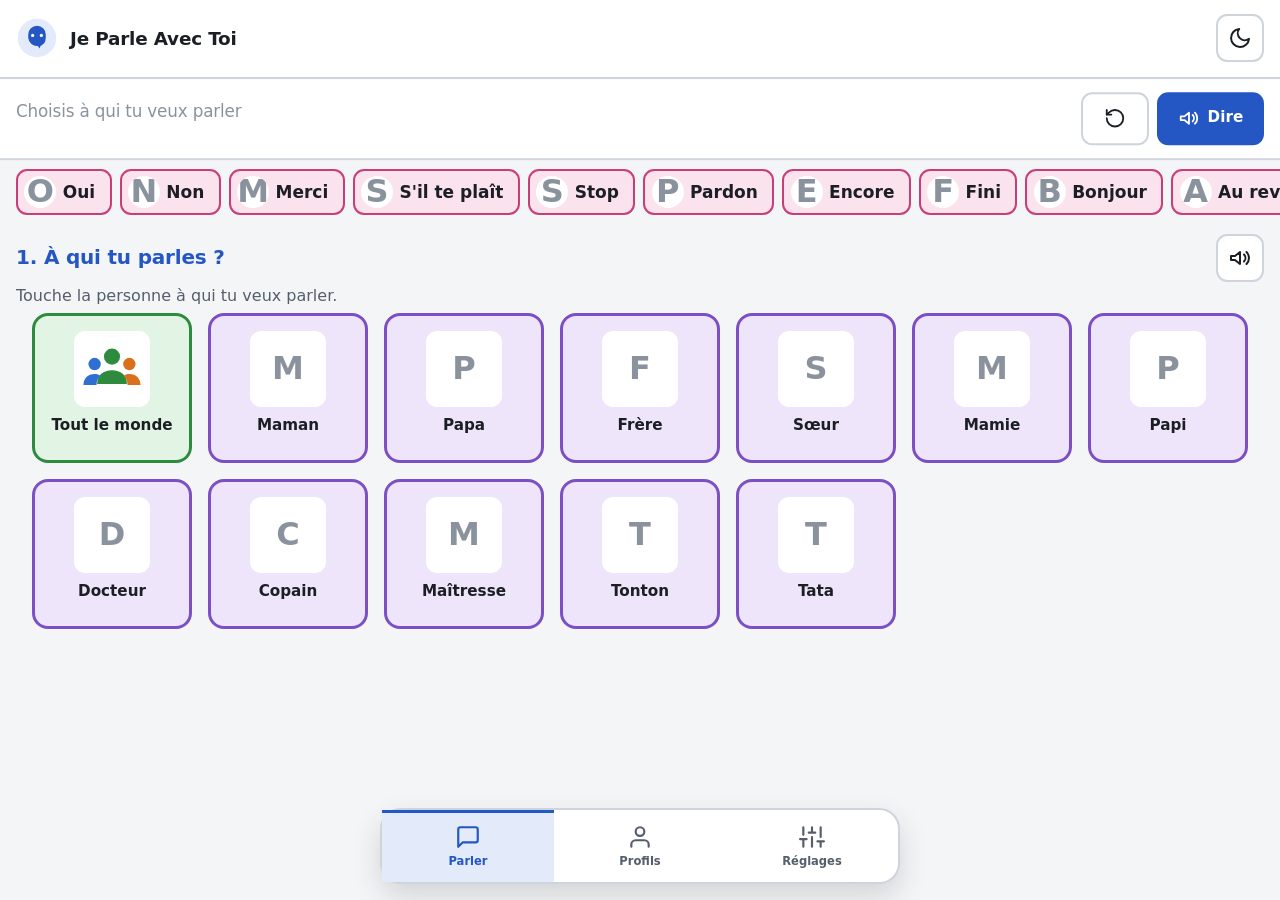
==== commit 035261b8: "Version 7 : étape 2 enrichie, réglages par usager, échelle de douleur, code parent - Nouvelles inten" ====
--- a/index.html
+++ b/index.html
@@ -10,11 +10,8 @@
 <meta name="format-detection" content="telephone=no">
 <title>Je Parle Avec Toi</title>
 <link rel="manifest" href="./manifest.webmanifest">
-<meta name="theme-color" content="#0d7a72">
-<link rel="apple-touch-icon" href="./assets/icon-192.png">
-<link rel="preconnect" href="https://fonts.googleapis.com">
-<link rel="preconnect" href="https://fonts.gstatic.com" crossorigin>
-<link href="https://fonts.googleapis.com/css2?family=Lexend:wght@500;600;700;800&family=Atkinson+Hyperlegible:wght@400;700&display=swap" rel="stylesheet">
+<meta name="theme-color" content="#2456c4">
+<link rel="apple-touch-icon" href="./icon-192.png">
 <style>
 *,*::before,*::after{box-sizing:border-box;margin:0;padding:0;-webkit-tap-highlight-color:transparent;}
 html{-webkit-text-size-adjust:none;text-size-adjust:none;scroll-behavior:smooth;}
@@ -267,6 +264,42 @@
 .level-help{background:var(--color-primary-highlight);border-radius:var(--radius-md);padding:.6rem .9rem;margin-bottom:.9rem;font-size:.85rem}
 .level-help p{margin:.15rem 0}
 .pf-row{display:flex;gap:.4rem;flex-wrap:wrap}
+/* ===== v7 : couleurs Fitzgerald, style sobre, réglages par usager ===== */
+:root,[data-theme="light"]{--color-bg:#f4f5f7;--color-surface:#ffffff;--color-surface-2:#f8f9fb;--color-surface-offset:#eceef2;--color-divider:#e1e4ea;--color-border:#cfd4dc;--color-text:#1b1f24;--color-text-muted:#555e6b;--color-text-faint:#8a929e;--color-primary:#2456c4;--color-primary-hover:#1c46a3;--color-primary-active:#153782;--color-primary-highlight:#e3eafa;--on-primary:#ffffff;
+ --font-display:system-ui,-apple-system,'Segoe UI',Roboto,'Helvetica Neue',Arial,sans-serif;--font-body:system-ui,-apple-system,'Segoe UI',Roboto,'Helvetica Neue',Arial,sans-serif;
+ --cat-jaune:#b98a00;--cat-jaune-bg:#fdf3cf;--cat-vert:#2e8b3e;--cat-vert-bg:#e2f4e4;--cat-bleu:#2f6fd1;--cat-bleu-bg:#e0ecfb;--cat-orange:#d9701e;--cat-orange-bg:#fde9d6;--cat-violet:#7d4fc4;--cat-violet-bg:#eee5fa;--cat-rouge:#cc3a3a;--cat-rouge-bg:#fbe1e1;--cat-rose:#c93d78;--cat-rose-bg:#fbe3ee}
+[data-theme="dark"]{--color-bg:#111418;--color-surface:#1a1e24;--color-surface-2:#1f242b;--color-surface-offset:#272d35;--color-divider:#2c333c;--color-border:#3a424d;--color-text:#eef0f3;--color-text-muted:#a7afba;--color-text-faint:#737c88;--color-primary:#8fb0ff;--color-primary-hover:#b0c8ff;--color-primary-active:#cfdcff;--color-primary-highlight:#22324f;--on-primary:#0c1a33;
+ --cat-jaune-bg:#3d3414;--cat-vert-bg:#18361e;--cat-bleu-bg:#182c4a;--cat-orange-bg:#40280f;--cat-violet-bg:#2e2246;--cat-rouge-bg:#432121;--cat-rose-bg:#42202f}
+.btn-primary{color:var(--on-primary);box-shadow:none}.btn-primary:active{transform:scale(.97);box-shadow:none}
+.toast{color:var(--on-primary)}
+.topbar h1{color:var(--color-text)}
+.pic-card{background:var(--cc-bg,var(--color-surface));border:3px solid var(--cc,var(--color-border));box-shadow:none;border-radius:16px}
+.pic-card:active{transform:scale(.97);box-shadow:none}
+.pic-card .strip{display:none}
+.pic-card .pic-img-wrap{border-color:transparent;background:#fff}
+.quick button{background:var(--cat-rose-bg);color:var(--color-text);border:2px solid var(--cat-rose)}
+.cat-tab{color:var(--color-text)!important;border-color:var(--cc,transparent)}
+.cat-tab.active{box-shadow:none;border-width:3px;border-color:var(--color-text)}
+body[data-size="s"] .board-grid,body[data-size="s"] .board-grid.big{grid-template-columns:repeat(auto-fill,minmax(105px,1fr));gap:.6rem}
+body[data-size="s"] .pic-card{min-height:118px;padding:.6rem .4rem}
+body[data-size="s"] .pic-card .pic-img-wrap{width:62px;height:62px}
+body[data-size="s"] .pic-label{font-size:.9rem}
+body[data-size="l"] .board-grid,body[data-size="l"] .board-grid.big{grid-template-columns:repeat(auto-fill,minmax(165px,1fr))}
+body[data-size="l"] .pic-card{min-height:210px}
+body[data-size="l"] .pic-card .pic-img-wrap{width:120px;height:120px}
+body[data-size="l"] .pic-label{font-size:1.25rem}
+.pic-card.pressing::after{content:'';position:absolute;left:10px;right:10px;bottom:7px;height:7px;border-radius:4px;background:var(--cc,var(--color-primary));transform-origin:left;animation:holdfill var(--hold,0ms) linear forwards}
+@keyframes holdfill{from{transform:scaleX(0)}to{transform:scaleX(1)}}
+@media (min-width:768px){main{padding-bottom:7rem}}
+body.kid #themeToggle,body.kid .nav-btn[data-screen="profiles"]{display:none}
+#profileList{max-height:none;overflow:visible}
+.pf-card{border:2px solid var(--color-divider);border-radius:var(--radius-lg);padding:.8rem;background:var(--color-surface-2)}
+.pf-head{display:flex;align-items:center;gap:.7rem;margin-bottom:.6rem}
+.pf-head .n{flex:1;font-weight:700;font-size:1.05rem}
+.pf-head .del{color:var(--color-error);display:flex;padding:.4rem}
+.pf-grid{display:grid;grid-template-columns:repeat(auto-fill,minmax(210px,1fr));gap:.6rem}
+.pf-f{display:flex;flex-direction:column;gap:.25rem;font-size:.85rem;color:var(--color-text-muted);font-weight:600}
+.pf-f select{padding:.6rem .7rem;border:1px solid var(--color-border);border-radius:var(--radius-md);background:var(--color-surface);color:var(--color-text);font-size:16px;min-height:44px;-webkit-appearance:menulist;appearance:auto}
 </style>
 </head>
 <body>
@@ -347,7 +380,7 @@
 </div>
 
 <div class="settings-section"><h3>Profils</h3>
-<p class="hint" style="margin-bottom:.8rem">Garçon ou fille : sert aux accords (« Je suis content / contente »). Le niveau règle ce que l'enfant voit.</p><div class="level-help"><p><b>Niveau 1</b> : Je veux, J'ai mal, Je ne veux pas, Je me sens.</p><p><b>Niveau 2</b> : ajoute Je vois, J'ai besoin de, J'ai envie de, J'aime.</p><p><b>Niveau 3</b> : ajoute les précisions (couleurs, tailles) pour les enfants qui lisent.</p></div>
+<p class="hint" style="margin-bottom:.8rem">Garçon ou fille : sert aux accords (« Je suis content / contente »). Le niveau règle ce que l'enfant voit. Chaque profil a aussi ses propres réglages : taille des images, voix, façon de toucher.</p><div class="level-help"><p><b>Niveau 1</b> : Je veux, J'ai mal, Je ne veux pas, Je me sens. Grandes images conseillées.</p><p><b>Niveau 2</b> : ajoute Je vois, J'ai besoin de, J'ai envie de, J'aime, Je n'aime pas, Où est… ?</p><p><b>Niveau 3</b> : ajoute Je peux… ?, C'est…, J'ai fait, Je vais, et les précisions (couleurs, tailles) pour ceux qui lisent.</p></div>
 <div class="card-list" id="profileList"></div>
 <div class="field" style="margin-top:1rem"><label for="newProfileName">Ajouter un profil enfant</label>
 <div class="row-flex"><input type="text" id="newProfileName" placeholder="Prénom de l'enfant" style="flex:1"><select id="newProfileGender" style="width:auto"><option value="m">Garçon</option><option value="f">Fille</option></select><select id="newProfileLevel" style="width:auto"><option value="1">Niveau 1</option><option value="2" selected>Niveau 2</option><option value="3">Niveau 3</option></select><button class="btn btn-primary" id="addProfileBtn">Ajouter</button></div></div></div>
@@ -357,7 +390,7 @@
 <div class="field"><label for="voicePitch">Ton de la voix</label><input type="range" id="voicePitch" min="0.8" max="1.3" step="0.05" value="1.05"></div>
 <div class="field"><label for="voiceSel">Voix</label><select id="voiceSel"></select><p class="hint" id="voiceHint"></p></div>
 <button class="btn btn-ghost" id="testVoice"><i class="ic" data-ic="speaker"></i>Écouter un exemple</button></div>
-<div class="settings-section"><h3>Mode enfant</h3><p style="color:var(--color-text-muted);margin-bottom:.8rem;font-size:.9rem">Une fois activé, ce menu est verrouillé par code parent.</p><button class="btn btn-primary" id="enableKidMode"><i class="ic" data-ic="lock"></i>Activer le mode enfant</button></div>
+<div class="settings-section"><h3>Mode enfant</h3><p style="color:var(--color-text-muted);margin-bottom:.8rem;font-size:.9rem">Une fois activé, l'enfant ne voit plus les réglages, les profils ni le bouton de thème. Le code parent permet de revenir ici.</p><div class="field"><label for="pinNew">Code parent (4 chiffres)</label><div class="row-flex"><input type="tel" inputmode="numeric" maxlength="4" id="pinNew" placeholder="Nouveau code" style="max-width:170px"><button class="btn btn-ghost" id="pinSave">Changer le code</button></div><p class="hint" id="pinHint"></p></div><button class="btn btn-primary" id="enableKidMode"><i class="ic" data-ic="lock"></i>Activer le mode enfant</button></div>
 <p class="hint" id="verTag" style="text-align:center;margin-top:1rem"></p>
 </div></section>
 <nav class="bottom-nav" aria-label="Navigation principale">
@@ -368,21 +401,27 @@
 </div>
 <div class="lock-banner hidden" id="lockBanner"><div class="lock-icon"><i class="ic" data-ic="lock"></i></div><h2>Mode enfant activé</h2><p style="color:var(--color-text-muted);max-width:36ch">Entre le code parent pour déverrouiller la personnalisation.</p>
 <div class="pin-inputs"><input type="tel" inputmode="numeric" maxlength="1" class="pin-d"><input type="tel" inputmode="numeric" maxlength="1" class="pin-d"><input type="tel" inputmode="numeric" maxlength="1" class="pin-d"><input type="tel" inputmode="numeric" maxlength="1" class="pin-d"></div>
-<button class="btn btn-primary" id="unlockBtn">Déverrouiller</button><p style="font-size:.8rem;color:var(--color-text-faint)">Code par défaut : 1234</p></div>
+<button class="btn btn-primary" id="unlockBtn">Déverrouiller</button></div>
 <div class="toast" id="toast"></div>
 <script>
 (function(){
 var API='https://api.arasaac.org/api/pictograms/';
-var V={vouloir:'veux',besoin:'ai besoin',envie:'ai envie',aimer:'aime',voir:'vois',etre:'suis',avoir:'ai'};
+var V={vouloir:'veux',besoin:'ai besoin',envie:'ai envie',aimer:'aime',voir:'vois',etre:'suis',avoir:'ai',pouvoir:'peux',aller:'vais'};
 var INTENTS=[
-{id:'want',mode:'want',color:'vert',v:'vouloir',lvl:1,menu:'Je veux',sub:'Je demande quelque chose',list:[2,3,1,41,40,44,21,20,43,66,133,128,129,125,120,42,51,60,61,46,45,70,71]},
+{id:'want',mode:'want',color:'vert',v:'vouloir',lvl:1,menu:'Je veux',sub:'Je demande quelque chose',list:[2,3,1,41,40,44,21,43,120,46,45,63,66,42,133,70,71]},
 {id:'pain',mode:'pain',color:'rouge',lvl:1,menu:"J'ai mal",sub:'Ça me fait mal',list:[]},
-{id:'notwant',mode:'want',color:'orange',v:'vouloir',neg:1,lvl:1,menu:'Je ne veux pas',sub:'Non, pas ça',list:[41,40,51,50,42,65,21,126,5,18,111]},
-{id:'feel',mode:'feel',color:'jaune',lvl:1,menu:'Je me sens',sub:'Mes émotions et mon corps',list:[]},
-{id:'see',mode:'see',color:'bleu',v:'voir',lvl:2,menu:'Je vois',sub:'Je regarde autour de moi',list:[28,29,24,210,211,212,213,214,215,218,219,222,223,227,228,62,61]},
-{id:'need',mode:'need',color:'violet',v:'besoin',de:1,lvl:2,menu:"J'ai besoin de",sub:"C'est important pour moi",list:[20,66,40,41,128,129,133,43,125,120,124,42,51,122]},
-{id:'envie',mode:'envie',color:'orange',v:'envie',de:1,lvl:2,menu:"J'ai envie de",sub:"J'aimerais bien",list:[44,41,40,46,45,49,61,60,6,9,7,43]},
-{id:'like',mode:'like',color:'jaune',v:'aimer',lvl:2,menu:"J'aime",sub:"Ce que j'aime",list:[44,46,45,49,28,29,24,26,9,12,7]}];
+{id:'notwant',mode:'want',color:'rouge',v:'vouloir',neg:1,lvl:1,menu:'Je ne veux pas',sub:'Non, pas ça',list:[41,40,51,50,52,42,65,126,5,111,54,137]},
+{id:'feel',mode:'feel',color:'bleu',lvl:1,menu:'Je me sens',sub:'Mes émotions et mon corps',list:[]},
+{id:'see',mode:'see',color:'bleu',v:'voir',lvl:2,menu:'Je vois',sub:'Je montre ce qui est autour de moi',list:[28,29,212,213,214,215,24,227,228,218,219,222,223,210,211,226]},
+{id:'need',mode:'need',color:'vert',v:'besoin',de:1,lvl:2,menu:"J'ai besoin de",sub:"C'est important pour moi",list:[20,66,133,40,41,128,129,125,120,122,43,42,124,70]},
+{id:'envie',mode:'envie',color:'vert',v:'envie',de:1,lvl:2,menu:"J'ai envie de",sub:"J'aimerais bien",list:[44,41,40,46,45,49,63,61,60,6,9,8,43,130]},
+{id:'like',mode:'like',color:'rose',v:'aimer',lvl:2,menu:"J'aime",sub:"Ce que j'aime",list:[46,45,49,28,29,26,24,7,9,60,44,43]},
+{id:'notlike',mode:'like',color:'rouge',v:'aimer',neg:1,lvl:2,menu:"Je n'aime pas",sub:"Ce que je n'aime pas",list:[126,51,111,5,54,42,50,65,52,76]},
+{id:'where',mode:'where',color:'violet',lvl:2,menu:'Où est… ?',sub:'Je cherche quelqu\'un ou quelque chose',list:[70,71,120,21,26,25,22,204,200,66]},
+{id:'can',mode:'can',color:'violet',v:'pouvoir',lvl:3,menu:'Je peux… ?',sub:'Je demande la permission',list:[44,21,40,41,137,63,133,121,46,66,70]},
+{id:'itis',mode:'itis',color:'rose',lvl:3,menu:"C'est…",sub:'Je donne mon avis',list:[]},
+{id:'past',mode:'past',color:'vert',lvl:3,menu:"J'ai fait",sub:'Je raconte ce que j\'ai fait',list:[41,40,44,42,45,46,47,49,51,134,137,60,61,65,64]},
+{id:'future',mode:'future',color:'vert',v:'aller',lvl:3,menu:'Je vais',sub:'Je dis ce que je vais faire',list:[44,41,42,51,45,137,47,60,61,65,64,144]}];
 function vow(s){return /^[aeiouyhàâäéèêëîïôöùûüœ]/i.test(s)}
 function cap(s){return s.charAt(0).toUpperCase()+s.slice(1)}
 function nw(c){return(c.w||c.label).toLowerCase()}
@@ -405,7 +444,7 @@
 function withAdj(c,a){if(!a)return c;var w=nw(c),af=adjForm(a,c),c2=Object.assign({},c);c2.w=a.pos==='before'?af+' '+w:w+' '+af;if(a.pos==='before'&&c.pl)c2._ab=true;return c2}
 function vpText(c){var t=(c.inf||nw(c)).replace('{mon}','mon');return c.refl?(vow(t)?"m'"+t:'me '+t):t}
 function jeVerb(form,neg){var p=form.split(' '),f=p[0],r=p.slice(1).join(' '),o;if(neg)o='je '+(vow(f)?"n'":'ne ')+f+' pas';else if(vow(f))o="j'"+f;else o='je '+f;return o+(r?' '+r:'')}
-function detailText(it,c,d){if(!d)return'';var f=c.follow;if(f==='drink'||f==='food')return' '+(it.neg?negForm(d):directForm(d));if(f==='play'||f==='watch')return' '+d.ph;if(f==='cloth')return' '+possessive(d)+' '+nw(d);if(f==='person')return' '+personNp(d);return''}
+function detailText(it,c,d){if(!d)return'';var f=followOf(c);if(f==='drink'||f==='food')return' '+(it.neg?negForm(d):directForm(d));if(f==='play'||f==='watch')return' '+d.ph;if(f==='cloth')return' '+possessive(d)+' '+nw(d);if(f==='person')return' '+personNp(d);return''}
 function complement(it,c,d){var k=c.kind,de=!!it.de,md=it.mode||it.id,like=md==='like';
  if(k==='verb'){var inf=vpText(c)+detailText(it,c,d);return de?deWrap(inf):inf}
  if(k==='food'||k==='thing'){if(c.see){var vv='voir '+defArt(c);if(like)return defArt(c);return de?deWrap(vv):vv}if(like)return defArt(c);if(de)return deForm(c);if(it.neg)return negForm(c);return directForm(c)}
@@ -413,24 +452,37 @@
  if(k==='place'){var a='aller '+placeLoc(c);return de?deWrap(a):a}
  return''}
 function seeNP(c){if(c.kind==='person')return personNp(c);if(c.kind==='place')return defArt(c);return indefNP(c)}
+var Q=' ?';
+function pastOf(c){if(c.pp)return c.pp;var t=(c.inf||'').split(' ');if(!/er$/.test(t[0]))return null;t[0]=t[0].slice(0,-2)+'é';return t.join(' ')}
+function agreePP(pp,fe){var p=pp.split(' ');p[0]+=fe;return p.join(' ')}
+function whereText(c){if(c.kind==='person')return'où est '+personNp(c);if(c.kind==='cloth')return(c.pl?'où sont ':'où est ')+possessive(c)+' '+nw(c);return(c.pl?'où sont ':'où est ')+defArt(c)}
+function canText(it,c,d){var k=c.kind,x;if(k==='verb')x=vpText(c)+detailText(it,c,d);else if(k==='food'||k==='thing')x='avoir '+directForm(c);else if(k==='place')x='aller '+placeLoc(c);else if(k==='person')x='voir '+personNp(c);else x=nw(c);return jeVerb(V.pouvoir)+' '+x}
+function pastText(it,c,g,d){var fe=g==='f'?'e':'';if(c.kind==='place')return jeVerb(V.etre)+' '+agreePP('allé',fe)+' '+placeLoc(c);var pp=(pastOf(c)||nw(c)).replace('{mon}','mon'),det=detailText(it,c,d);if(c.refl)return'je me suis '+(c.ppNoAgree?pp:agreePP(pp,fe))+det;if(c.etre)return jeVerb(V.etre)+' '+agreePP(pp,fe)+det;return jeVerb(V.avoir)+' '+pp+det}
+function futureText(it,c,d){if(c.kind==='place')return jeVerb(V.aller)+' '+placeLoc(c);return jeVerb(V.aller)+' '+vpText(c)+detailText(it,c,d)}
 function jeSentence(it,c,g,d,adj){var md=it.mode||it.id;
- if(md==='pain')return jeVerb(V.avoir)+' mal '+placeLoc(c);
+ if(md==='pain'){var ia=d&&d.ia?d.ia+' ':'';return jeVerb(V.avoir)+' '+ia+'mal '+placeLoc(c)}
  if(md==='feel'){if(c.kind==='emotion')return jeVerb(V.etre)+' '+agree(c,g);return jeVerb(V.avoir)+' '+nw(c)}
+ if(md==='itis')return"c'est "+nw(c);
+ if(md==='past')return pastText(it,c,g,d);
+ if(md==='future')return futureText(it,c,d);
  var c2=(adj&&c.kind==='thing')?withAdj(c,adj):c;
+ if(md==='where')return whereText(c2)+Q;
+ if(md==='can')return canText(it,c2,d)+Q;
  if(md==='see')return jeVerb(it.vtext||V.voir,it.neg)+' '+seeNP(c2);
  return jeVerb(it.vtext||V[it.v],it.neg)+' '+complement(it,c2,d)}
 function withDest(dest,txt){return dest?dest.label+', '+txt:cap(txt)}
-function followKind(f){return{drink:'food',food:'food',play:'play',watch:'watch',cloth:'cloth',person:'person'}[f]}
+function followKind(f){return{pain:'intensity',drink:'food',food:'food',play:'play',watch:'watch',cloth:'cloth',person:'person'}[f]}
 function followMatch(f,x){if(x.kind!==followKind(f))return false;if(f==='drink')return!!x.drink;if(f==='food')return!x.drink;return true}
-var FOLLOW_TITLE={drink:'Quoi à boire ?',food:'Quoi à manger ?',play:'À quoi ?',watch:'Quoi regarder ?',cloth:'Quel vêtement ?',person:'Qui ?'};
-function allowedKinds(mode){return mode==='feel'?['emotion','state']:mode==='pain'?['body']:mode==='see'?['thing','person','place']:['food','verb','thing','person','place']}
-function usable(c,mode){if(mode==='see')return!c.nosee&&!c.adv&&['thing','person','place'].indexOf(c.kind)>-1;return!c.onlySee}
+function followOf(c){if(!c)return null;var it=getIntent(),m=it?(it.mode||it.id):'';if(m==='pain')return c.kind==='body'?'pain':null;if(['where','itis','see','feel'].indexOf(m)>-1)return null;return c.follow||null}
+var FOLLOW_TITLE={pain:'Ça fait mal comment ?',drink:'Quoi à boire ?',food:'Quoi à manger ?',play:'À quoi ?',watch:'Quoi regarder ?',cloth:'Quel vêtement ?',person:'Qui ?'};
+function allowedKinds(mode){return{feel:['emotion','state'],pain:['body'],see:['thing','person','place'],where:['person','thing','cloth','place'],can:['verb','food','thing','person','place'],itis:['comment'],past:['verb','place'],future:['verb','place']}[mode]||['food','verb','thing','person','place']}
+function usable(c,mode){if(mode==='see')return!c.nosee&&!c.adv&&['thing','person','place'].indexOf(c.kind)>-1;if(mode==='where')return!c.nosee&&!c.adv;if(mode==='past'&&c.kind==='verb')return!!pastOf(c);return!c.onlySee}
 function C(id,kind,label,pic,o){var c={id:id,kind:kind,label:label,pic:pic||null,photo:null};for(var k in o)c[k]=o[k];return c}
 var CARDS=[
 C(1,'food','Pain',2494,{g:'m',art:'part'}),C(2,'food','Eau',2248,{g:'f',art:'part',drink:true}),C(3,'food','Lait',2445,{g:'m',art:'part',drink:true}),C(4,'food','Jus',11461,{g:'m',art:'part',drink:true}),C(5,'food','Soupe',2573,{g:'f',art:'part'}),C(6,'food','Glace',2385,{g:'f',art:'part'}),C(7,'food','Pizza',2527,{g:'f',art:'part'}),C(8,'food','Gâteau',2502,{g:'m',art:'part'}),C(9,'food','Chocolat',2334,{g:'m',art:'part'}),C(10,'food','Frites',2505,{g:'f',art:'part',pl:true}),C(11,'food','Fruit',28339,{g:'m',art:'ind'}),C(12,'food','Pomme',2462,{g:'f',art:'ind'}),C(13,'food','Banane',2530,{g:'f',art:'ind'}),C(14,'food','Yaourt',2618,{g:'m',art:'ind'}),C(15,'food','Bonbon',2686,{g:'m',art:'ind'}),C(16,'food','Sirop',null,{g:'m',art:'part',drink:true,q:'sirop'}),C(17,'food','Riz',null,{g:'m',art:'part',q:'riz'}),C(18,'food','Pâtes',null,{g:'f',art:'part',pl:true,q:'pâtes'}),C(19,'food','Viande',null,{g:'f',art:'part',q:'viande'}),C(110,'food','Poisson',null,{g:'m',art:'part',q:'poisson cuit'}),C(111,'food','Légumes',null,{g:'m',art:'part',pl:true,q:'légumes'}),C(112,'food','Œuf',null,{g:'m',art:'ind',q:'œuf'}),C(113,'food','Biscuit',null,{g:'m',art:'ind',q:'biscuit'}),C(114,'food','Compote',null,{g:'f',art:'part',q:'compote'}),C(115,'food','Fromage',null,{g:'m',art:'part',q:'fromage'}),C(116,'food','Céréales',null,{g:'f',art:'part',pl:true,q:'céréales'}),
 C(20,'thing','Aide',12252,{g:'f',art:'part',nosee:true,noadj:true}),C(21,'thing','Tablette',9165,{g:'f',art:'def'}),C(22,'thing','Téléphone',2585,{g:'m',art:'def'}),C(23,'thing','Poupée',2482,{g:'f',art:'def'}),C(24,'thing','Voiture',2339,{g:'f',art:'def'}),C(25,'thing','Livre',2450,{g:'m',art:'def'}),C(26,'thing','Ballon',2269,{g:'m',art:'def'}),C(27,'thing','Puzzle',2540,{g:'m',art:'def'}),C(28,'thing','Chien',2517,{g:'m',art:'def',see:true}),C(29,'thing','Chat',2406,{g:'m',art:'def',see:true}),C(120,'thing','Doudou',null,{g:'m',art:'def',q:'doudou'}),C(121,'thing','Télé',null,{g:'f',art:'def',q:'télévision'}),C(122,'thing','Casque',null,{g:'m',art:'def',q:'casque audio'}),C(123,'thing','Crayons',null,{g:'m',art:'def',pl:true,q:'crayons'}),C(124,'thing','Couverture',null,{g:'f',art:'def',q:'couverture'}),C(125,'thing','Silence',null,{g:'m',art:'part',nosee:true,noadj:true,q:'silence'}),C(126,'thing','Bruit',null,{g:'m',art:'part',nosee:true,noadj:true,q:'bruit'}),C(127,'thing','Lumière',null,{g:'f',art:'part',nosee:true,noadj:true,q:'lumière'}),C(128,'thing','Médicament',null,{g:'m',art:'ind',q:'médicament'}),C(129,'thing','Pansement',null,{g:'m',art:'ind',q:'pansement'}),
 C(210,'thing','Arbre',null,{g:'m',art:'def',onlySee:true,q:'arbre'}),C(211,'thing','Fleur',null,{g:'f',art:'def',onlySee:true,q:'fleur'}),C(212,'thing','Oiseau',null,{g:'m',art:'def',onlySee:true,q:'oiseau'}),C(213,'thing','Avion',null,{g:'m',art:'def',onlySee:true,q:'avion'}),C(214,'thing','Camion',null,{g:'m',art:'def',onlySee:true,q:'camion'}),C(215,'thing','Bus',null,{g:'m',art:'def',onlySee:true,q:'bus'}),C(216,'thing','Moto',null,{g:'f',art:'def',onlySee:true,q:'moto'}),C(217,'thing','Tracteur',null,{g:'m',art:'def',onlySee:true,q:'tracteur'}),C(218,'thing','Soleil',null,{g:'m',art:'def',onlySee:true,q:'soleil'}),C(219,'thing','Nuage',null,{g:'m',art:'def',onlySee:true,q:'nuage'}),C(220,'thing','Lune',null,{g:'f',art:'def',onlySee:true,q:'lune'}),C(221,'thing','Étoile',null,{g:'f',art:'def',onlySee:true,q:'étoile'}),C(222,'thing','Cheval',null,{g:'m',art:'def',onlySee:true,q:'cheval'}),C(223,'thing','Vache',null,{g:'f',art:'def',onlySee:true,q:'vache'}),C(224,'thing','Mouton',null,{g:'m',art:'def',onlySee:true,q:'mouton'}),C(225,'thing','Canard',null,{g:'m',art:'def',onlySee:true,q:'canard'}),C(226,'thing','Papillon',null,{g:'m',art:'def',onlySee:true,q:'papillon'}),C(227,'thing','Bateau',null,{g:'m',art:'def',onlySee:true,q:'bateau'}),C(228,'thing','Train',null,{g:'m',art:'def',onlySee:true,q:'train'}),C(229,'thing','Pont',null,{g:'m',art:'def',onlySee:true,q:'pont'}),C(230,'thing','Hélicoptère',null,{g:'m',art:'def',onlySee:true,q:'hélicoptère'}),
-C(40,'verb','Boire',2276,{inf:'boire',follow:'drink'}),C(41,'verb','Manger',2349,{inf:'manger',follow:'food'}),C(42,'verb','Dormir',2369,{inf:'dormir'}),C(43,'verb','Câlin',27407,{inf:'faire un câlin'}),C(44,'verb','Jouer',2439,{inf:'jouer',follow:'play'}),C(45,'verb','Dessiner',5506,{inf:'dessiner'}),C(46,'verb','Musique',24795,{inf:'écouter de la musique'}),C(47,'verb','Vélo',2277,{inf:'faire du vélo'}),C(48,'verb','Peinture',2360,{inf:'faire de la peinture'}),C(49,'verb','Danse',2652,{inf:'danser'}),C(50,'verb',"S'habiller",2781,{inf:'habiller',refl:true}),C(51,'verb','Se laver',3323,{inf:'laver',refl:true}),C(52,'verb','Brosser dents',2694,{inf:'brosser les dents',refl:true}),C(53,'verb','Pyjama',2522,{inf:'mettre {mon} pyjama'}),C(54,'verb','Attendre',8109,{inf:'attendre'}),C(55,'verb','Arrêter',7195,{inf:'arrêter'}),C(130,'verb','Regarder',null,{inf:'regarder',follow:'watch',req:true,q:'regarder'}),C(131,'verb','Appeler',null,{inf:'appeler',follow:'person',req:true,q:'téléphoner'}),C(132,'verb','Vêtements',null,{inf:'mettre',follow:'cloth',req:true,q:'vêtements'}),C(133,'verb','Pause',null,{inf:'faire une pause',q:'se reposer'}),C(134,'verb','Lire',null,{inf:'lire',q:'lire'}),C(135,'verb','Chanter',null,{inf:'chanter',q:'chanter'}),C(136,'verb','Courir',null,{inf:'courir',q:'courir'}),C(137,'verb','Sortir',null,{inf:'sortir',q:'sortir'}),
+C(40,'verb','Boire',2276,{inf:'boire',pp:'bu',follow:'drink'}),C(41,'verb','Manger',2349,{inf:'manger',follow:'food'}),C(42,'verb','Dormir',2369,{inf:'dormir',pp:'dormi'}),C(43,'verb','Câlin',27407,{inf:'faire un câlin',pp:'fait un câlin'}),C(44,'verb','Jouer',2439,{inf:'jouer',follow:'play'}),C(45,'verb','Dessiner',5506,{inf:'dessiner'}),C(46,'verb','Musique',24795,{inf:'écouter de la musique'}),C(47,'verb','Vélo',2277,{inf:'faire du vélo',pp:'fait du vélo'}),C(48,'verb','Peinture',2360,{inf:'faire de la peinture',pp:'fait de la peinture'}),C(49,'verb','Danse',2652,{inf:'danser'}),C(50,'verb',"S'habiller",2781,{inf:'habiller',refl:true}),C(51,'verb','Se laver',3323,{inf:'laver',refl:true}),C(52,'verb','Brosser dents',2694,{inf:'brosser les dents',refl:true,ppNoAgree:true}),C(53,'verb','Pyjama',2522,{inf:'mettre {mon} pyjama',pp:'mis {mon} pyjama'}),C(54,'verb','Attendre',8109,{inf:'attendre',pp:'attendu'}),C(55,'verb','Arrêter',7195,{inf:'arrêter'}),C(130,'verb','Regarder',null,{inf:'regarder',follow:'watch',req:true,q:'regarder'}),C(131,'verb','Appeler',null,{inf:'appeler',follow:'person',req:true,q:'téléphoner'}),C(132,'verb','Vêtements',null,{inf:'mettre',pp:'mis',follow:'cloth',req:true,q:'vêtements'}),C(133,'verb','Pause',null,{inf:'faire une pause',pp:'fait une pause',q:'se reposer'}),C(134,'verb','Lire',null,{inf:'lire',pp:'lu',q:'lire'}),C(135,'verb','Chanter',null,{inf:'chanter',q:'chanter'}),C(136,'verb','Courir',null,{inf:'courir',pp:'couru',q:'courir'}),C(137,'verb','Sortir',null,{inf:'sortir',pp:'sorti',etre:true,q:'sortir'}),
 C(60,'place','Piscine',3142,{g:'f'}),C(61,'place','Plage',2826,{g:'f'}),C(62,'place','Jardin',2434,{g:'m'}),C(63,'place','Dehors',5475,{adv:true}),C(64,'place','Maison',2317,{g:'f'}),C(65,'place','École',3082,{g:'f'}),C(66,'place','Toilettes',2430,{g:'f',pl:true}),C(140,'place','Cuisine',null,{g:'f',q:'cuisine'}),C(141,'place','Chambre',null,{g:'f',q:'chambre'}),C(142,'place','Salon',null,{g:'m',q:'salon'}),C(143,'place','Salle de bain',null,{g:'f',q:'salle de bain'}),C(144,'place','Parc',null,{g:'m',q:'parc'}),C(145,'place','Magasin',null,{g:'m',q:'magasin'}),
 C(70,'person','Maman',2458,{g:'f',det:'none'}),C(71,'person','Papa',2497,{g:'m',det:'none'}),C(72,'person','Frère',2423,{g:'m',det:'mon'}),C(73,'person','Sœur',2422,{g:'f',det:'ma'}),C(74,'person','Mamie',2243,{g:'f',det:'none'}),C(75,'person','Papi',2244,{g:'m',det:'none'}),C(76,'person','Docteur',2467,{g:'m',det:'le'}),C(77,'person','Copain',2392,{g:'m',det:'mon'}),C(78,'person','Maîtresse',null,{g:'f',det:'la',q:'maîtresse'}),C(79,'person','Tonton',null,{g:'m',det:'none',q:'oncle'}),C(69,'person','Tata',null,{g:'f',det:'none',q:'tante'}),
 C(80,'emotion','Content',3245,{}),C(81,'emotion','Triste',2606,{}),C(82,'emotion','Fâché',35567,{}),C(83,'emotion','Fatigué',2314,{}),C(84,'emotion','Calme',31310,{}),C(85,'emotion','Surpris',2574,{}),C(86,'emotion','Malade',3308,{}),C(150,'emotion','En colère',null,{q:'colère'}),C(151,'emotion','Inquiet',null,{f:'inquiète',q:'inquiet'}),C(152,'emotion','Excité',null,{q:'excité'}),C(153,'emotion','Seul',null,{f:'seule',q:'seul'}),C(154,'emotion','Ennuyé',null,{q:'ennui'}),
@@ -442,16 +494,18 @@
 C(300,'adj','Rouge',null,{m:'rouge',f:'rouge',pos:'after',cat:'color',swatch:'#d64545'}),C(301,'adj','Bleu',null,{m:'bleu',f:'bleue',pos:'after',cat:'color',swatch:'#2f7dd1'}),C(302,'adj','Vert',null,{m:'vert',f:'verte',pos:'after',cat:'color',swatch:'#3d9c4a'}),C(303,'adj','Jaune',null,{m:'jaune',f:'jaune',pos:'after',cat:'color',swatch:'#e8c020'}),C(304,'adj','Orange',null,{m:'orange',f:'orange',inv:true,pos:'after',cat:'color',swatch:'#e07a2c'}),C(305,'adj','Noir',null,{m:'noir',f:'noire',pos:'after',cat:'color',swatch:'#26241f'}),C(306,'adj','Blanc',null,{m:'blanc',f:'blanche',pos:'after',cat:'color',swatch:'#ffffff'}),C(307,'adj','Rose',null,{m:'rose',f:'rose',pos:'after',cat:'color',swatch:'#f2a0b8'}),C(308,'adj','Violet',null,{m:'violet',f:'violette',pos:'after',cat:'color',swatch:'#8a5cc9'}),C(309,'adj','Marron',null,{m:'marron',f:'marron',inv:true,pos:'after',cat:'color',swatch:'#8a5a3c'}),C(310,'adj','Gris',null,{m:'gris',f:'grise',pos:'after',cat:'color',swatch:'#9a9a9a'}),
 C(320,'adj','Grand',null,{m:'grand',f:'grande',pos:'before',cat:'size',glyph:'big'}),C(321,'adj','Petit',null,{m:'petit',f:'petite',pos:'before',cat:'size',glyph:'small'}),C(322,'adj','Gros',null,{m:'gros',f:'grosse',mp:'gros',pos:'before',cat:'size',glyph:'fat'}),
 C(330,'adj','Beau',null,{m:'beau',f:'belle',mv:'bel',mp:'beaux',pos:'before',cat:'other',q:'beau'}),C(331,'adj','Bon',null,{m:'bon',f:'bonne',pos:'before',cat:'other',q:'bon'}),C(332,'adj','Chaud',null,{m:'chaud',f:'chaude',pos:'after',cat:'other',q:'chaud'}),C(333,'adj','Froid',null,{m:'froid',f:'froide',pos:'after',cat:'other',q:'froid'}),C(334,'adj','Nouveau',null,{m:'nouveau',f:'nouvelle',mv:'nouvel',mp:'nouveaux',pos:'before',cat:'other',q:'nouveau'}),
-C(100,'word','Oui',5583,{}),C(101,'word','Non',5525,{}),C(102,'word','Merci',8128,{}),C(103,'word',"S'il te plaît",38907,{}),C(104,'word','Stop',8289,{}),C(105,'word','Pardon',11625,{}),C(106,'word','Encore',37163,{}),C(107,'word','Fini',5358,{}),C(108,'word','Bonjour',null,{q:'bonjour'}),C(109,'word','Au revoir',null,{q:'au revoir'})];
-var GROUPS={food:{label:'Manger / Boire',pic:2527,color:'vert'},verb:{label:'Actions',pic:2439,color:'orange'},thing:{label:'Objets',pic:9165,color:'bleu'},person:{label:'Personnes',pic:2458,color:'violet'},place:{label:'Lieux',pic:2317,color:'rouge'},emotion:{label:'Émotions',pic:3245,color:'jaune'},state:{label:'Mon corps',pic:10261,color:'bleu'},word:{label:'Mots rapides',pic:5583,color:'jaune'},body:{label:'Corps',pic:28765,color:'rouge'},play:{label:'Jeux',pic:2439,color:'orange'},watch:{label:'Écran',pic:9165,color:'bleu'},cloth:{label:'Vêtements',pic:null,color:'vert',q:'vêtements'},adj:{label:'Précisions',pic:null,color:'violet',q:'couleur'}};
-var TYPES=[{k:'food',label:'Aliment',ex:'Je veux du pain',pic:2527},{k:'drink',label:'Boisson',ex:"Je veux de l'eau",pic:2248},{k:'thing',label:'Objet ou animal',ex:'Je veux la tablette',pic:9165},{k:'seen',label:'Ce que je vois',ex:'Je vois un arbre',pic:null,q:'arbre'},{k:'verb',label:'Action',ex:'Je veux jouer',pic:2439},{k:'person',label:'Personne',ex:'Maman, …',pic:2458},{k:'place',label:'Lieu',ex:'Je veux aller à la plage',pic:2317},{k:'body',label:'Partie du corps',ex:"J'ai mal à la tête",pic:28765},{k:'emotion',label:'Émotion',ex:'Je suis content',pic:3245},{k:'state',label:'Besoin du corps',ex:"J'ai faim",pic:10261},{k:'word',label:'Mot rapide',ex:'Oui, merci…',pic:5583},{k:'adj',label:'Couleur, taille…',ex:'une voiture rouge',pic:null}];
-var EXTRA_TYPES={play:'Jeu',watch:'Écran',cloth:'Vêtement'};
+C(400,'comment','Super',null,{q:'super'}),C(401,'comment','Bien',null,{q:'bien'}),C(402,'comment','Pas bien',null,{q:'mal'}),C(403,'comment','Bon',null,{q:'bon'}),C(404,'comment','Pas bon',null,{q:'mauvais'}),C(405,'comment','Rigolo',null,{q:'drôle'}),C(406,'comment','Beau',null,{q:'beau'}),C(407,'comment','Nul',null,{q:'ennuyeux'}),C(408,'comment','Facile',null,{q:'facile'}),C(409,'comment','Difficile',null,{q:'difficile'}),C(410,'comment','Trop fort',null,{q:'bruit'}),C(411,'comment','Chaud',null,{q:'chaud'}),C(412,'comment','Froid',null,{q:'froid'}),C(413,'comment','Bizarre',null,{q:'bizarre'}),C(414,'comment','Mon tour',null,{q:'mon tour'}),C(415,'comment','Ton tour',null,{q:'ton tour'}),C(416,'comment','Pas juste',null,{q:'injuste'}),
+C(450,'intensity','Un peu',null,{ia:'un peu',glyph:'lvl1'}),C(451,'intensity','Mal',null,{ia:'',glyph:'lvl2'}),C(452,'intensity','Très mal',null,{ia:'très',glyph:'lvl3'}),
+C(100,'word','Oui',5583,{}),C(101,'word','Non',5525,{}),C(102,'word','Merci',8128,{}),C(103,'word',"S'il te plaît",38907,{}),C(104,'word','Stop',8289,{}),C(105,'word','Pardon',11625,{}),C(106,'word','Encore',37163,{}),C(107,'word','Fini',5358,{}),C(108,'word','Bonjour',null,{q:'bonjour'}),C(109,'word','Au revoir',null,{q:'au revoir'}),C(500,'word','Aide-moi',null,{q:'aider'}),C(501,'word','Attends',null,{q:'attendre'}),C(502,'word','Je ne sais pas',null,{q:'je ne sais pas'}),C(503,'word','Pourquoi ?',null,{q:'pourquoi'}),C(504,'word','Quand ?',null,{q:'quand'}),C(505,'word','Toilettes',null,{q:'toilettes'})];
+var GROUPS={food:{label:'Manger / Boire',pic:2527,color:'orange'},verb:{label:'Actions',pic:2439,color:'vert'},thing:{label:'Objets',pic:9165,color:'orange'},person:{label:'Personnes',pic:2458,color:'jaune'},place:{label:'Lieux',pic:2317,color:'orange'},emotion:{label:'Émotions',pic:3245,color:'bleu'},state:{label:'Mon corps',pic:10261,color:'bleu'},word:{label:'Mots rapides',pic:5583,color:'rose'},body:{label:'Corps',pic:28765,color:'orange'},play:{label:'Jeux',pic:2439,color:'orange'},watch:{label:'Écran',pic:9165,color:'orange'},cloth:{label:'Vêtements',pic:null,color:'orange',q:'vêtements'},adj:{label:'Précisions',pic:null,color:'bleu',q:'couleur'},comment:{label:'Mon avis',pic:null,color:'rose',q:'super'},intensity:{label:'Intensité',pic:null,color:'rouge'}};
+var TYPES=[{k:'food',label:'Aliment',ex:'Je veux du pain',pic:2527},{k:'drink',label:'Boisson',ex:"Je veux de l'eau",pic:2248},{k:'thing',label:'Objet ou animal',ex:'Je veux la tablette',pic:9165},{k:'seen',label:'Ce que je vois',ex:'Je vois un arbre',pic:null,q:'arbre'},{k:'verb',label:'Action',ex:'Je veux jouer',pic:2439},{k:'person',label:'Personne',ex:'Maman, …',pic:2458},{k:'place',label:'Lieu',ex:'Je veux aller à la plage',pic:2317},{k:'body',label:'Partie du corps',ex:"J'ai mal à la tête",pic:28765},{k:'emotion',label:'Émotion',ex:'Je suis content',pic:3245},{k:'state',label:'Besoin du corps',ex:"J'ai faim",pic:10261},{k:'word',label:'Mot rapide',ex:'Oui, merci…',pic:5583},{k:'adj',label:'Couleur, taille…',ex:'une voiture rouge',pic:null},{k:'comment',label:'Avis',ex:"C'est super",pic:null,q:'super'}];
+var EXTRA_TYPES={play:'Jeu',watch:'Écran',cloth:'Vêtement',intensity:'Douleur (force)'};
 function typeOf(c){if(c.kind==='food'&&c.drink)return'drink';if(c.kind==='thing'&&c.onlySee)return'seen';return c.kind}
 function typeLabel(k){for(var i=0;i<TYPES.length;i++)if(TYPES[i].k===k)return TYPES[i].label;return EXTRA_TYPES[k]||k}
 var ICONS={speaker:'<path d="M3 10v4h4l5 4V6L7 10H3z"/><path d="M16 8.5a5 5 0 010 7M18.5 6a8.5 8.5 0 010 12"/>',back:'<path d="M15 18l-6-6 6-6"/>',next:'<path d="M9 18l6-6-6-6"/>',reset:'<path d="M3 12a9 9 0 109-9 9 9 0 00-6.4 2.6L3 8"/><path d="M3 3v5h5"/>',sun:'<circle cx="12" cy="12" r="4"/><path d="M12 2v2M12 20v2M4.9 4.9l1.4 1.4M17.7 17.7l1.4 1.4M2 12h2M20 12h2M4.9 19.1l1.4-1.4M17.7 6.3l1.4-1.4"/>',moon:'<path d="M21 12.8A9 9 0 1111.2 3a7 7 0 009.8 9.8z"/>',chat:'<path d="M21 15a2 2 0 01-2 2H7l-4 4V5a2 2 0 012-2h14a2 2 0 012 2z"/>',user:'<circle cx="12" cy="7" r="4"/><path d="M20 21v-2a4 4 0 00-4-4H8a4 4 0 00-4 4v2"/>',sliders:'<path d="M4 21v-7M4 10V3M12 21v-9M12 8V3M20 21v-5M20 12V3M1 14h6M9 8h6M17 16h6"/>',lock:'<rect x="3" y="11" width="18" height="11" rx="2"/><path d="M7 11V7a5 5 0 0110 0v4"/>',trash:'<path d="M3 6h18M8 6V4h8v2M19 6l-1 14H6L5 6"/>',pencil:'<path d="M12 20h9M16.5 3.5a2.1 2.1 0 013 3L7 19l-4 1 1-4z"/>',plus:'<path d="M12 5v14M5 12h14"/>',up:'<path d="M18 15l-6-6-6 6"/>',down:'<path d="M6 9l6 6 6-6"/>'};
 function ic(n,sz){return'<svg viewBox="0 0 24 24" width="'+(sz||22)+'" height="'+(sz||22)+'" fill="none" stroke="currentColor" stroke-width="2" stroke-linecap="round" stroke-linejoin="round" aria-hidden="true">'+ICONS[n]+'</svg>'}
-var APP_VERSION='6',STORAGEKEY='je-parle-avec-toi-state-v5',PICKEY='je-parle-avec-toi-pics-v1',COLORS=['#0d7a72','#2f7dd1','#8a5cc9','#d64545','#e07a2c','#3d9c4a'];
-var state={theme:(window.matchMedia&&matchMedia('(prefers-color-scheme: dark)').matches)?'dark':'light',profiles:[{id:1,name:'Lina',gender:'f',color:COLORS[0],level:2}],activeProfile:1,kidMode:false,voiceRate:.9,cards:[],deleted:[],edits:{},intentEdits:{},customIntents:[],intentOrder:[],voiceName:'',voicePitch:1.05};
+var APP_VERSION='7',STORAGEKEY='je-parle-avec-toi-state-v5',PICKEY='je-parle-avec-toi-pics-v1',COLORS=['#0d7a72','#2f7dd1','#8a5cc9','#d64545','#e07a2c','#3d9c4a'];
+var state={theme:(window.matchMedia&&matchMedia('(prefers-color-scheme: dark)').matches)?'dark':'light',profiles:[{id:1,name:'Mon enfant',gender:'m',color:COLORS[0],level:2}],activeProfile:1,kidMode:false,pin:'1234',voiceRate:.9,cards:[],deleted:[],edits:{},intentEdits:{},customIntents:[],intentOrder:[],voiceName:'',voicePitch:1.05};
 var flow={dest:null,intent:null,target:null,detail:null,adj:null,tab:null,adjTab:null};
 var idCounter=1000,picCache={},picFailed={},picPending={},picTimer=null,searchCache={};
 var $$=function(s){return Array.prototype.slice.call(document.querySelectorAll(s))};
@@ -459,14 +513,14 @@
 function lsGet(k){try{return localStorage.getItem(k)}catch(e){return null}}
 function lsSet(k,v){try{localStorage.setItem(k,v);return true}catch(e){return false}}
 function clone(o){return JSON.parse(JSON.stringify(o))}
-function saveState(){if(!lsSet(STORAGEKEY,JSON.stringify({theme:state.theme,profiles:state.profiles,activeProfile:state.activeProfile,kidMode:state.kidMode,voiceRate:state.voiceRate,voiceName:state.voiceName,voicePitch:state.voicePitch,deleted:state.deleted,edits:state.edits,intentEdits:state.intentEdits,customIntents:state.customIntents,intentOrder:state.intentOrder,custom:state.cards.filter(function(c){return c.id>=1000})})))toast("Mémoire de l'appareil pleine : supprime des photos")}
+function saveState(){if(!lsSet(STORAGEKEY,JSON.stringify({theme:state.theme,profiles:state.profiles,activeProfile:state.activeProfile,kidMode:state.kidMode,pin:state.pin,voiceRate:state.voiceRate,voiceName:state.voiceName,voicePitch:state.voicePitch,deleted:state.deleted,edits:state.edits,intentEdits:state.intentEdits,customIntents:state.customIntents,intentOrder:state.intentOrder,custom:state.cards.filter(function(c){return c.id>=1000})})))toast("Mémoire de l'appareil pleine : supprime des photos")}
 function guessKind(c){return{nourriture:'food',emotions:'emotion',famille:'person',activites:'verb',besoins:'verb',routine:'verb'}[c.cat]||'thing'}
 function buildCards(custom){state.cards=clone(CARDS).filter(function(c){return state.deleted.indexOf(c.id)<0}).map(function(c){return state.edits[c.id]?clone(state.edits[c.id]):c}).concat(custom)}
 function loadState(){var custom=[],raw=null,keys=[STORAGEKEY,'je-parle-avec-toi-state-v4','je-parle-avec-toi-state-v3','je-parle-avec-toi-state-v2'];for(var i=0;i<keys.length&&!raw;i++)raw=lsGet(keys[i]);
  try{if(raw){var d=JSON.parse(raw);['theme','activeProfile','kidMode','voiceRate'].forEach(function(k){if(d[k]!==undefined)state[k]=d[k]});
   if(Array.isArray(d.profiles))state.profiles=d.profiles;if(Array.isArray(d.deleted))state.deleted=d.deleted;if(d.edits&&typeof d.edits==='object')state.edits=d.edits;
   if(d.intentEdits&&typeof d.intentEdits==='object')state.intentEdits=d.intentEdits;if(Array.isArray(d.customIntents))state.customIntents=d.customIntents;if(Array.isArray(d.intentOrder))state.intentOrder=d.intentOrder;
-  if(typeof d.voiceName==='string')state.voiceName=d.voiceName;if(typeof d.voicePitch==='number')state.voicePitch=d.voicePitch;
+  if(typeof d.voiceName==='string')state.voiceName=d.voiceName;if(typeof d.pin==='string'&&/^\d{4}$/.test(d.pin))state.pin=d.pin;if(typeof d.voicePitch==='number')state.voicePitch=d.voicePitch;
   if(Array.isArray(d.custom))custom=d.custom;else if(Array.isArray(d.cards))custom=d.cards.filter(function(c){return c.id>=1000})}
  else{var o=lsGet('je-parle-avec-toi-state-v1');if(o){var v1=JSON.parse(o);['theme','activeProfile','kidMode','voiceRate'].forEach(function(k){if(v1[k]!==undefined)state[k]=v1[k]});
   if(Array.isArray(v1.profiles))state.profiles=v1.profiles.map(function(p){return{id:p.id,name:p.name,gender:p.gender||(p.name==='Lina'?'f':'m')}});
@@ -493,7 +547,8 @@
  if(c.swatch)return o+'<circle cx="50" cy="50" r="36" fill="'+c.swatch+'" stroke="rgba(0,0,0,.3)" stroke-width="4"/></svg>';
  if(c.glyph==='big')return o+'<circle cx="50" cy="50" r="42" fill="#9dbbd1" stroke="#4d6f88" stroke-width="4"/></svg>';
  if(c.glyph==='small')return o+'<circle cx="50" cy="50" r="15" fill="#9dbbd1" stroke="#4d6f88" stroke-width="4"/></svg>';
- if(c.glyph==='fat')return o+'<ellipse cx="50" cy="52" rx="44" ry="32" fill="#9dbbd1" stroke="#4d6f88" stroke-width="4"/></svg>';return''}
+ if(c.glyph==='fat')return o+'<ellipse cx="50" cy="52" rx="44" ry="32" fill="#9dbbd1" stroke="#4d6f88" stroke-width="4"/></svg>';
+ if(/^lvl[123]$/.test(c.glyph||'')){var n=+c.glyph.charAt(3),s='';[[14,60,24],[40,40,44],[66,20,64]].forEach(function(b,i){s+='<rect x="'+b[0]+'" y="'+b[1]+'" width="20" height="'+b[2]+'" rx="4" fill="'+(i<n?'#cc3a3a':'#e6e6e6')+'" stroke="#1f2a33" stroke-width="3"/>'});return o+s+'</svg>'}return''}
 function cardUrl(c){if(c.photo)return c.photo;if(c.pic)return API+c.pic;var q=(c.q||c.label).toLowerCase();if(picCache[q])return API+picCache[q];ensurePic(q);return null}
 function visual(c){var gs=glyphSvg(c);if(gs)return gs;return imgHTML(cardUrl(c),c.label)}
 function visualQ(q,label){var u=null;if(picCache[q])u=API+picCache[q];else ensurePic(q);return imgHTML(u,label)}
@@ -509,26 +564,26 @@
 function visibleIntents(){var l=lvl(),v=allIntents().filter(function(i){return!i.hidden&&(i.lvl||1)<=l});return v.length?v:allIntents().filter(function(i){return!i.hidden}).slice(0,1)}
 function getIntent(){return allIntents().filter(function(i){return i.id===flow.intent})[0]||null}
 function intentListCards(it){var ak=allowedKinds(it.mode||it.id);return(it.list||[]).map(cardById).filter(function(c){return c&&ak.indexOf(c.kind)>-1})}
-function listLabel(it){return{need:'Mes besoins',envie:'Mes envies',want:'Mes demandes',like:'Mes goûts',notwant:'Mes refus',see:'Autour de moi'}[it.id]||'Mes choix'}
-function intentLabel(it){var m=it.mode||it.id;if(m==='feel')return"Je suis … / J'ai …";if(m==='pain')return"J'ai mal …";return cap(jeVerb(it.vtext||V[it.v],it.neg))+(it.de?' de …':' …')}
+function listLabel(it){return{need:'Mes besoins',envie:'Mes envies',want:'Mes demandes',like:'Mes goûts',notwant:'Mes refus',see:'Autour de moi',notlike:"Ce que je n'aime pas",where:'Souvent cherché',can:'Mes demandes',past:'Ma journée',future:'Ma journée'}[it.id]||'Mes choix'}
+function intentLabel(it){var m=it.mode||it.id;if(m==='feel')return"Je suis … / J'ai …";if(m==='pain')return"J'ai mal …";if(m==='where')return'Où est …'+Q;if(m==='itis')return"C'est …";if(m==='past')return"J'ai …";if(!(it.vtext||V[it.v]))return cap(it.menu||'…');return cap(jeVerb(it.vtext||V[it.v],it.neg))+(it.de?' de …':' …')+(m==='can'?Q:'')}
 function intentMenu(it){return it.menu||intentLabel(it).replace(' …','')}
 function intentCrumb(it){return(it.mode||it.id)==='feel'?'Je ressens':intentMenu(it)}
 function targetCard(){return flow.target?cardById(flow.target):null}
 function adjCards(){return state.cards.filter(function(c){return c.kind==='adj'})}
-function adjOK(t){var it=getIntent();return lvl()>=3&&!!it&&['pain','feel'].indexOf(it.mode)<0&&!!t&&t.kind==='thing'&&!t.noadj&&adjCards().length>0}
-function stage(){if(!flow.dest)return 1;if(!flow.intent)return 2;var t=targetCard();if(!t)return 3;if(t.follow&&flow.detail===null)return 4;if(adjOK(t)&&flow.adj===null)return 5;return 6}
+function adjOK(t){var it=getIntent();return lvl()>=3&&!!it&&['pain','feel','itis','past','future'].indexOf(it.mode)<0&&!!t&&t.kind==='thing'&&!t.noadj&&adjCards().length>0}
+function stage(){if(!flow.dest)return 1;if(!flow.intent)return 2;var t=targetCard();if(!t)return 3;if(followOf(t)&&flow.detail===null)return 4;if(adjOK(t)&&flow.adj===null)return 5;return 6}
 function hintFor(st){var it=getIntent();
  if(st===1)return'Touche la personne à qui tu veux parler.';
  if(st===2)return"Touche l'image qui montre ce que tu veux dire.";
- if(st===3){var m=it?(it.mode||it.id):'';return m==='pain'?"Touche l'endroit où tu as mal.":m==='feel'?'Touche ce que tu ressens.':m==='see'?'Touche ce que tu vois.':'Touche ce que tu veux dire.'}
- if(st===4)return'Touche pour préciser.';
+ if(st===3){var m=it?(it.mode||it.id):'';return m==='pain'?"Touche l'endroit où tu as mal.":m==='feel'?'Touche ce que tu ressens.':m==='see'?'Touche ce que tu vois.':m==='where'?'Touche ce que tu cherches.':m==='itis'?'Touche ce que tu en penses.':m==='past'?'Touche ce que tu as fait.':m==='future'?'Touche ce que tu vas faire.':m==='can'?'Touche ce que tu demandes.':'Touche ce que tu veux dire.'}
+ if(st===4)return followOf(targetCard())==='pain'?'Touche pour dire si ça fait un peu mal ou très mal.':'Touche pour préciser.';
  if(st===5)return'Touche une couleur ou une taille, ou termine ta phrase.';
  return"Ta phrase est prête. Touche Redire pour l'écouter."}
 function currentSentence(){if(!flow.dest)return'';var d=destCard(),it=getIntent(),t=targetCard(),g=activeProfile().gender||'m';
  if(!it)return d?d.label+', …':'';
- if(!t){var base=intentLabel(it).replace("Je suis … / J'ai …",'…');if(d)base=base.replace(/^Je /,'je ').replace(/^J'ai /,"j'ai ");return withDest(d,base)}
+ if(!t){var base=intentLabel(it).replace("Je suis … / J'ai …",'…');if(d)base=base.charAt(0).toLowerCase()+base.slice(1);return withDest(d,base)}
  var det=flow.detail?cardById(flow.detail):null,adj=flow.adj?cardById(flow.adj):null,txt=withDest(d,jeSentence(it,t,g,det,adj));
- var st=stage();return(st===4||st===5)?txt+' …':txt}
+ var st=stage();if(st===4||st===5)return/\?$/.test(txt)?txt.replace(/\s*\?$/,' …'+Q):txt+' …';return txt}
 
 /* ---------- voix ---------- */
 var uttRef=null,speechReady=false;
@@ -553,26 +608,55 @@
 
 /* ---------- icônes des grands choix ---------- */
 function ico(inner){return'<svg class="isvg" viewBox="0 0 100 100" aria-hidden="true">'+inner+'</svg>'}
+var INK='#1f2a33',NO='#cc3a3a';
+function sk(w){return'stroke:'+INK+';stroke-width:'+(w||4)+';stroke-linejoin:round;stroke-linecap:round'}
+function cf(c){return'var(--cat-'+c+')'}
+var HAND='M36 92C33 86 32 80 32 74L22 60Q15 51 21 46Q26 42 31 48L32 50L32 24Q32 18 37 18Q42 18 42 24L42 18Q42 12 47 12Q52 12 52 18L52 21Q52 16 57 16Q62 16 62 21L62 31Q62 26 66.5 26Q71 26 71 31L71 72C71 84 66 90 64 92Z';
+function hand(fill,tr){return'<g'+(tr?' transform="'+tr+'"':'')+'><path d="'+HAND+'" style="fill:'+fill+';'+sk()+'"/><path d="M42 24V46M52 21V46M62 31V46" style="fill:none;'+sk(3)+'"/></g>'}
+var HEART='M50 86C14 60 12 30 30 22c10-4 18 2 20 10 2-8 10-14 20-10 18 8 16 38-20 64z';
+function noSign(){return'<circle cx="50" cy="50" r="41" style="fill:none;stroke:'+NO+';stroke-width:8"/><path d="M21 79L79 21" style="stroke:'+NO+';stroke-width:8;stroke-linecap:round"/>'}
+function qBadge(c){return'<circle cx="76" cy="24" r="17" style="fill:#fff;'+sk(3)+'"/><text x="76" y="32" text-anchor="middle" style="font:800 24px system-ui,sans-serif;fill:'+cf(c)+'">?</text>'}
+function face(cx,cy,r,fill,mood){var e=r*.32,ey=cy-r*.18,s='<circle cx="'+cx+'" cy="'+cy+'" r="'+r+'" style="fill:'+fill+';'+sk()+'"/>';
+ if(mood==='pain'){s+='<path d="M'+(cx-e-6)+' '+(ey-5)+'l8 5-8 5M'+(cx+e+6)+' '+(ey-5)+'l-8 5 8 5" style="fill:none;'+sk(3.5)+'"/><path d="M'+(cx-r*.45)+' '+(cy+r*.42)+'q'+(r*.15)+' -8 '+(r*.3)+' 0t'+(r*.3)+' 0t'+(r*.3)+' 0" style="fill:none;'+sk(3.5)+'"/>'}
+ else{s+='<circle cx="'+(cx-e)+'" cy="'+ey+'" r="3.5" fill="'+INK+'"/><circle cx="'+(cx+e)+'" cy="'+ey+'" r="3.5" fill="'+INK+'"/>';var my=cy+r*.3,w=r*.42;s+=mood==='sad'?'<path d="M'+(cx-w)+' '+(my+8)+'Q'+cx+' '+(my-6)+' '+(cx+w)+' '+(my+8)+'" style="fill:none;'+sk(3.5)+'"/>':'<path d="M'+(cx-w)+' '+my+'Q'+cx+' '+(my+16)+' '+(cx+w)+' '+my+'" style="fill:none;'+sk(3.5)+'"/>'}
+ return s}
+function clock(cx,cy,r){return'<circle cx="'+cx+'" cy="'+cy+'" r="'+r+'" style="fill:#fff;'+sk()+'"/><path d="M'+cx+' '+(cy-r*.6)+'V'+cy+'L'+(cx+r*.45)+' '+(cy+r*.3)+'" style="fill:none;'+sk(4)+'"/>'}
 var INTENT_ICONS={
- want:function(c){var f='fill:var(--cat-'+c+')';return ico('<path style="'+f+'" d="M50 8l12.3 25 27.6 4-20 19.5 4.7 27.5L50 71 25.4 84l4.7-27.5-20-19.5 27.6-4z"/><circle cx="85" cy="14" r="4" style="'+f+'"/><circle cx="14" cy="82" r="3" style="'+f+'"/>')},
- need:function(c){return ico('<circle cx="50" cy="50" r="34" style="stroke:var(--cat-'+c+');fill:none;stroke-width:16"/><circle cx="50" cy="50" r="34" style="stroke:#fff;fill:none;stroke-width:16;stroke-dasharray:26.7 26.7;stroke-dashoffset:13.35"/>')},
- envie:function(c){var f='fill:var(--cat-'+c+'-bg);stroke:var(--cat-'+c+');stroke-width:4';return ico('<g style="'+f+'"><circle cx="34" cy="38" r="16"/><circle cx="54" cy="30" r="18"/><circle cx="72" cy="42" r="14"/><ellipse cx="52" cy="46" rx="30" ry="14"/></g><circle cx="26" cy="72" r="6" style="'+f+'"/><circle cx="14" cy="88" r="4" style="'+f+'"/><path style="fill:var(--cat-'+c+')" d="M52 54C38 46 40 34 47 34c3 0 5 2 5 5 0-3 2-5 5-5 7 0 9 12-5 20z"/>')},
- notwant:function(c){var s='stroke:var(--cat-'+c+');fill:none;stroke-width:10;stroke-linecap:round';return ico('<circle cx="50" cy="50" r="36" style="'+s+'"/><path d="M25 75L75 25" style="'+s+'"/>')},
- like:function(c){return ico('<path style="fill:var(--cat-'+c+')" d="M50 85C12 58 14 22 36 20c8-1 14 5 14 11 0-6 6-12 14-11 22 2 24 38-14 65z"/>')},
- feel:function(c){return ico('<circle cx="50" cy="50" r="38" style="fill:var(--cat-'+c+'-bg);stroke:var(--cat-'+c+');stroke-width:5"/><circle cx="37" cy="42" r="5" style="fill:#26241f"/><circle cx="63" cy="42" r="5" style="fill:#26241f"/><path d="M32 60c6 12 30 12 36 0" style="stroke:#26241f;fill:none;stroke-width:5;stroke-linecap:round"/>')},
- pain:function(c){return ico('<g transform="rotate(-35 50 50)"><rect x="8" y="34" width="84" height="32" rx="16" style="fill:var(--cat-'+c+')"/><rect x="34" y="34" width="32" height="32" style="fill:#fff;opacity:.85"/><circle cx="20" cy="45" r="2.5" fill="#fff"/><circle cx="20" cy="55" r="2.5" fill="#fff"/><circle cx="80" cy="45" r="2.5" fill="#fff"/><circle cx="80" cy="55" r="2.5" fill="#fff"/></g>')},
- see:function(c){return ico('<path d="M6 50C20 28 38 20 50 20s30 8 44 30C80 72 62 80 50 80S20 72 6 50z" style="fill:#fff;stroke:var(--cat-'+c+');stroke-width:6"/><circle cx="50" cy="50" r="16" style="fill:var(--cat-'+c+')"/><circle cx="56" cy="44" r="5" fill="#fff"/>')},
- custom:function(c){return ico('<path style="fill:var(--cat-'+c+')" d="M16 18h68a7 7 0 017 7v40a7 7 0 01-7 7H44L26 90V72H16a7 7 0 01-7-7V25a7 7 0 017-7z"/><circle cx="32" cy="45" r="5" fill="#fff"/><circle cx="50" cy="45" r="5" fill="#fff"/><circle cx="68" cy="45" r="5" fill="#fff"/>')}};
+ want:function(c){return ico(hand(cf(c)))},
+ notwant:function(c){return ico(hand('#fff','translate(11 10) scale(.78)')+noSign())},
+ pain:function(c){return ico(face(50,54,36,'#fff','pain')+'<g transform="rotate(-30 70 26)"><rect x="52" y="17" width="38" height="16" rx="8" style="fill:'+cf(c)+';'+sk(3)+'"/><rect x="65" y="18.5" width="12" height="13" style="fill:#fff;opacity:.85"/></g>')},
+ feel:function(c){return ico(face(64,42,26,cf(c),'sad')+face(38,60,28,'#fff','happy'))},
+ see:function(c){return ico('<path d="M6 50C20 28 36 20 50 20s30 8 44 30C80 72 64 80 50 80S20 72 6 50z" style="fill:#fff;'+sk()+'"/><circle cx="50" cy="50" r="17" style="fill:'+cf(c)+';'+sk(3)+'"/><circle cx="50" cy="50" r="7" fill="'+INK+'"/><circle cx="56" cy="44" r="4" fill="#fff"/>')},
+ need:function(c){return ico('<circle cx="50" cy="50" r="38" style="fill:'+cf(c)+';'+sk()+'"/><rect x="43" y="22" width="14" height="36" rx="7" fill="#fff"/><circle cx="50" cy="71" r="7.5" fill="#fff"/>')},
+ envie:function(c){return ico('<g style="fill:#fff;'+sk()+'"><path d="M24 62c-12 0-16-16-4-20 0-14 18-18 24-8 6-10 26-8 26 6 14 0 16 20 2 22-2 10-16 12-22 4-6 8-22 6-26-4z"/><circle cx="22" cy="78" r="6"/><circle cx="12" cy="90" r="3.5"/></g><path d="M52 64C38 55 38 42 45 41c4-.5 6 2 7 5 1-3 3-5.5 7-5 7 1 7 14-7 23z" style="fill:'+cf(c)+';'+sk(3)+'"/>')},
+ like:function(c){return ico('<path d="'+HEART+'" style="fill:'+cf(c)+';'+sk()+'"/>')},
+ notlike:function(c){return ico('<path d="'+HEART+'" transform="translate(11 11) scale(.78)" style="fill:#fff;'+sk(5)+'"/>'+noSign())},
+ where:function(c){return ico('<path d="M60 62L84 86" style="stroke:'+INK+';stroke-width:16;stroke-linecap:round"/><path d="M60 62L84 86" style="stroke:'+cf(c)+';stroke-width:9;stroke-linecap:round"/><circle cx="42" cy="42" r="28" style="fill:#fff;'+sk(6)+'"/><text x="42" y="54" text-anchor="middle" style="font:800 34px system-ui,sans-serif;fill:'+cf(c)+'">?</text>')},
+ can:function(c){return ico(hand(cf(c),'translate(-6 4)')+qBadge(c))},
+ itis:function(c){return ico('<rect x="16" y="46" width="16" height="42" rx="4" style="fill:#fff;'+sk()+'"/><path d="M42 48L45 22Q46 13 53 13Q60 13 59 22L57 46" style="fill:'+cf(c)+';'+sk()+'"/><rect x="32" y="44" width="44" height="44" rx="11" style="fill:'+cf(c)+';'+sk()+'"/><path d="M48 58H76M48 68H76M48 78H72" style="fill:none;'+sk(3)+'"/>')},
+ past:function(c){return ico(clock(58,58,30)+'<path d="M38 16H12M12 16l10-9M12 16l10 9" style="fill:none;stroke:'+cf(c)+';stroke-width:8;stroke-linecap:round;stroke-linejoin:round"/>')},
+ future:function(c){return ico(clock(42,58,30)+'<path d="M62 16H88M88 16l-10-9M88 16l-10 9" style="fill:none;stroke:'+cf(c)+';stroke-width:8;stroke-linecap:round;stroke-linejoin:round"/>')},
+ custom:function(c){return ico('<path style="fill:'+cf(c)+';'+sk()+'" d="M16 18h68a7 7 0 017 7v40a7 7 0 01-7 7H44L26 90V72H16a7 7 0 01-7-7V25a7 7 0 017-7z"/><circle cx="32" cy="45" r="5" fill="#fff"/><circle cx="50" cy="45" r="5" fill="#fff"/><circle cx="68" cy="45" r="5" fill="#fff"/>')}};
 function intentSvg(it){var f=INTENT_ICONS[it.id]||INTENT_ICONS[it.mode]||INTENT_ICONS.custom;return f(it.color||'vert')}
 function allSvg(){return ico('<circle cx="50" cy="30" r="13" fill="var(--cat-vert)"/><path d="M26 74c0-14 10-22 24-22s24 8 24 22z" fill="var(--cat-vert)"/><circle cx="22" cy="42" r="10" fill="var(--cat-bleu)"/><path d="M4 76c0-11 7-18 18-18 4 0 7 1 9 3-4 4-6 9-6 15z" fill="var(--cat-bleu)"/><circle cx="78" cy="42" r="10" fill="var(--cat-orange)"/><path d="M96 76c0-11-7-18-18-18-4 0-7 1-9 3 4 4 6 9 6 15z" fill="var(--cat-orange)"/>')}
 function intentVis(it){var lab=intentMenu(it);if(it.photo)return imgHTML(it.photo,lab);if(it.pic)return imgHTML(API+it.pic,lab);if(it.q&&picCache[it.q])return imgHTML(API+picCache[it.q],lab);return intentSvg(it)}
 
 /* ---------- parcours ---------- */
-function pickCard(vis,color,label,sub,fn){var b=document.createElement('button');b.className='pic-card';b.setAttribute('role','listitem');b.setAttribute('aria-label',label);b.innerHTML='<span class="strip" style="background:var(--cat-'+color+')"></span><span class="pic-img-wrap">'+vis+'</span><span class="pic-label">'+esc(label)+'</span>'+(sub?'<span class="pic-sub">'+esc(sub)+'</span>':'');b.addEventListener('click',fn);return b}
-function resetFlow(){flow.dest=null;flow.intent=null;flow.target=null;flow.detail=null;flow.adj=null;flow.tab=null;renderFlow()}
+var DEF={hold:0,repeat:300,size:'m',askDest:true,tapSpeak:true};
+function pget(p,k){return(p&&p[k]!==undefined)?p[k]:(k==='level'?3:DEF[k])}
+function pset(k){return pget(activeProfile(),k)}
+function say(t){if(pset('tapSpeak'))speakText(String(t).replace(/[…?]/g,''),true)}
+function num(n){return(n-(pset('askDest')?0:1))+'. '}
+var lastTap=0;
+function guard(el,fn){var down=0;
+ el.addEventListener('pointerdown',function(){down=Date.now();var h=pset('hold');if(h){el.style.setProperty('--hold',h+'ms');el.classList.add('pressing')}});
+ ['pointerup','pointerleave','pointercancel'].forEach(function(ev){el.addEventListener(ev,function(){el.classList.remove('pressing')})});
+ el.addEventListener('click',function(e){var now=Date.now(),h=pset('hold'),r=pset('repeat');if(h&&down&&now-down<h)return;if(r&&now-lastTap<r)return;lastTap=now;fn(e)})}
+function pickCard(vis,color,label,sub,fn){var b=document.createElement('button');b.className='pic-card';b.setAttribute('aria-label',label);b.style.setProperty('--cc','var(--cat-'+color+')');b.style.setProperty('--cc-bg','var(--cat-'+color+'-bg)');b.innerHTML='<span class="pic-img-wrap">'+vis+'</span><span class="pic-label">'+esc(label)+'</span>'+(sub&&lvl()>=3?'<span class="pic-sub">'+esc(sub)+'</span>':'');guard(b,fn);return b}
+function resetFlow(){flow.dest=pset('askDest')?null:'all';flow.intent=null;flow.target=null;flow.detail=null;flow.adj=null;flow.tab=null;renderFlow()}
 function renderCrumbs(){var wrap=byId('crumbs');wrap.innerHTML='';if(lvl()>=2)return;var it=getIntent();
  function add(vis,label,color,fn){var b=document.createElement('button');b.className='crumb';b.style.color='var(--cat-'+color+')';b.style.background='var(--cat-'+color+'-bg)';b.innerHTML='<span class="ci">'+vis+'</span>'+esc(label);b.addEventListener('click',fn);wrap.appendChild(b)}
- if(flow.dest){var d=destCard();add(d?visual(d):allSvg(),d?d.label:'Tout le monde','violet',function(){flow.dest=null;flow.intent=null;flow.target=null;flow.detail=null;flow.adj=null;renderFlow()})}
+ if(flow.dest&&(flow.dest!=='all'||pset('askDest'))){var d=destCard();add(d?visual(d):allSvg(),d?d.label:'Tout le monde','violet',function(){flow.dest=null;flow.intent=null;flow.target=null;flow.detail=null;flow.adj=null;renderFlow()})}
  if(it)add(intentVis(it),intentCrumb(it),it.color,function(){flow.intent=null;flow.target=null;flow.detail=null;flow.adj=null;renderFlow()});
  var t=targetCard();if(t)add(visual(t),t.label,GROUPS[t.kind].color,function(){flow.target=null;flow.detail=null;flow.adj=null;renderFlow()});
  if(t&&flow.detail){var dd=cardById(flow.detail);if(dd)add(visual(dd),dd.label,GROUPS[dd.kind].color,function(){flow.detail=null;flow.adj=null;renderFlow()})}
@@ -580,23 +664,23 @@
 function finishSentence(){renderFlow();speakText(currentSentence(),true)}
 function tabButton(k,label,color,vis){var b=document.createElement('button');b.className='cat-tab'+(flow.tab===k?' active':'');b.style.background='var(--cat-'+color+'-bg)';b.style.color='var(--cat-'+color+')';b.setAttribute('role','tab');b.innerHTML=vis+'<span>'+esc(label)+'</span>';return b}
 function renderFlow(){var st=stage(),grid=byId('boardGrid'),tabs=byId('catTabs'),title=byId('flowTitle'),back=byId('backBtn'),txt=byId('sentenceText'),sent=currentSentence();
- txt.innerHTML=sent?esc(sent).replace(/…/g,'<span class="blank"></span>'):'<span class="placeholder">Choisis à qui tu veux parler</span>';txt.classList.toggle('empty',!sent);
- grid.className='board-grid'+(st===2?' big':'');byId('flowHint').textContent=hintFor(st);
- renderCrumbs();back.style.display=st>1?'inline-flex':'none';grid.innerHTML='';tabs.innerHTML='';tabs.style.display='none';var t=targetCard();
+ txt.innerHTML=sent?esc(sent).replace(/…/g,'<span class="blank"></span>'):'<span class="placeholder">'+(st===1?'Choisis à qui tu veux parler':'Choisis ce que tu veux dire')+'</span>';txt.classList.toggle('empty',!sent);
+ grid.className='board-grid'+(st===2?' big':'');document.body.setAttribute('data-size',pset('size'));byId('flowHint').textContent=hintFor(st);
+ renderCrumbs();back.style.display=(st>2||(st===2&&pset('askDest')))?'inline-flex':'none';grid.innerHTML='';tabs.innerHTML='';tabs.style.display='none';var t=targetCard();
  if(st===1){title.textContent='1. À qui tu parles ?';
-  grid.appendChild(pickCard(allSvg(),'vert','Tout le monde','',function(){flow.dest='all';renderFlow()}));
-  state.cards.filter(function(c){return c.kind==='person'}).forEach(function(c){grid.appendChild(pickCard(visual(c),'violet',c.label,'',function(){flow.dest=c.id;renderFlow()}))});
- }else if(st===2){title.textContent='2. Que veux-tu dire ?';
-  visibleIntents().forEach(function(it){grid.appendChild(pickCard(intentVis(it),it.color,intentMenu(it),it.sub||'',function(){flow.intent=it.id;flow.tab=null;renderFlow()}))});
- }else if(st===3){var it=getIntent(),mode=it.mode||it.id;title.textContent='3. '+(mode==='feel'?'Comment tu te sens ?':mode==='pain'?'Où as-tu mal ?':mode==='see'?'Que vois-tu ?':'Quoi ?');
+  grid.appendChild(pickCard(allSvg(),'vert','Tout le monde','',function(){flow.dest='all';say('Tout le monde');renderFlow()}));
+  state.cards.filter(function(c){return c.kind==='person'}).forEach(function(c){grid.appendChild(pickCard(visual(c),'violet',c.label,'',function(){flow.dest=c.id;say(c.label);renderFlow()}))});
+ }else if(st===2){title.textContent=num(2)+'Que veux-tu dire ?';
+  visibleIntents().forEach(function(it){grid.appendChild(pickCard(intentVis(it),it.color,intentMenu(it),it.sub||'',function(){flow.intent=it.id;flow.tab=null;say(intentMenu(it));renderFlow()}))});
+ }else if(st===3){var it=getIntent(),mode=it.mode||it.id;title.textContent=num(3)+({feel:'Comment tu te sens ?',pain:'Où as-tu mal ?',see:'Que vois-tu ?',where:'Tu cherches quoi ?',can:'Tu demandes quoi ?',itis:'Tu en penses quoi ?',past:"Qu'as-tu fait ?",future:'Que vas-tu faire ?'}[mode]||'Quoi ?');
   var avail=allowedKinds(mode).filter(function(k){return state.cards.some(function(c){return c.kind===k&&usable(c,mode)})}),mine=intentListCards(it).filter(function(c){return c.id!==flow.dest&&usable(c,mode)}),keys=(mine.length?['list']:[]).concat(avail);
   if(!flow.tab||keys.indexOf(flow.tab)<0)flow.tab=keys[0];
   if(keys.length>1){tabs.style.display='flex';keys.forEach(function(k){var b;if(k==='list')b=tabButton(k,listLabel(it),it.color,intentVis(it));else{var g=GROUPS[k],lab=(mode==='see'&&k==='thing')?'Objets et animaux':g.label;b=tabButton(k,lab,g.color,g.pic?imgHTML(API+g.pic,lab):visualQ(g.q,lab))}b.addEventListener('click',function(){flow.tab=k;renderFlow()});tabs.appendChild(b)})}
   var list=flow.tab==='list'?mine:state.cards.filter(function(c){return c.kind===flow.tab&&c.id!==flow.dest&&usable(c,mode)});
   if(!list.length)grid.innerHTML='<div class="empty-state"><h3>Aucune image ici</h3><p>Ajoute des images depuis Réglages.</p></div>';
-  list.forEach(function(c){grid.appendChild(pickCard(visual(c),GROUPS[c.kind].color,c.label,'',function(){flow.target=c.id;flow.detail=null;flow.adj=null;if(c.follow||adjOK(c))renderFlow();else finishSentence()}))});
- }else if(st===4){title.textContent='4. '+FOLLOW_TITLE[t.follow];
-  state.cards.filter(function(x){return followMatch(t.follow,x)&&x.id!==flow.dest&&x.id!==t.id}).forEach(function(x){grid.appendChild(pickCard(visual(x),GROUPS[x.kind].color,x.label,'',function(){flow.detail=x.id;finishSentence()}))});
+  list.forEach(function(c){grid.appendChild(pickCard(visual(c),GROUPS[c.kind].color,c.label,'',function(){flow.target=c.id;flow.detail=null;flow.adj=null;if(followOf(c)||adjOK(c)){say(c.label);renderFlow()}else finishSentence()}))});
+ }else if(st===4){var ff=followOf(t);title.textContent=num(4)+FOLLOW_TITLE[ff];
+  state.cards.filter(function(x){return followMatch(ff,x)&&x.id!==flow.dest&&x.id!==t.id}).forEach(function(x){grid.appendChild(pickCard(visual(x),GROUPS[x.kind].color,x.label,'',function(){flow.detail=x.id;finishSentence()}))});
   if(!t.req){var sk=document.createElement('div');sk.className='skip-box';sk.innerHTML='<button class="btn btn-ghost" id="skipDetail">Terminer sans préciser</button>';grid.appendChild(sk);byId('skipDetail').addEventListener('click',function(){flow.detail=0;finishSentence()})}
  }else if(st===5){title.textContent='Tu veux préciser ?';
   var adjs=adjCards(),cats=[['color','Couleurs'],['size','Tailles'],['other','Autres']].filter(function(x){return adjs.some(function(a){return(a.cat||'other')===x[0]})});
@@ -608,15 +692,15 @@
   box.innerHTML='<p class="final-sentence">'+esc(sent)+'</p><button class="btn btn-primary" id="againSpeak" style="font-size:1.2rem;padding:1rem 2rem">'+ic('speaker')+'Redire</button><button class="btn btn-ghost" id="newSentence" style="font-size:1.1rem;padding:1rem 2rem">Nouvelle phrase</button><button class="btn btn-ghost" id="changeLast">'+ic('pencil')+'Modifier le dernier mot</button>';
   grid.appendChild(box);byId('againSpeak').addEventListener('click',function(){speakText(currentSentence())});byId('newSentence').addEventListener('click',resetFlow);byId('changeLast').addEventListener('click',goBack)}}
 function goBack(){var st=stage(),t=targetCard();
- if(st===6){if(t&&t.follow)flow.detail=null;else if(t&&adjOK(t))flow.adj=null;else flow.target=null}
- else if(st===5){flow.target=null;flow.adj=null}else if(st===4){flow.target=null;flow.detail=null}else if(st===3)flow.intent=null;else if(st===2)flow.dest=null;
+ if(st===6){if(t&&followOf(t))flow.detail=null;else if(t&&adjOK(t))flow.adj=null;else flow.target=null}
+ else if(st===5){flow.target=null;flow.adj=null}else if(st===4){flow.target=null;flow.detail=null}else if(st===3)flow.intent=null;else if(st===2&&pset('askDest'))flow.dest=null;
  renderFlow()}
 byId('backBtn').addEventListener('click',goBack);byId('clearSentence').addEventListener('click',resetFlow);
-byId('speakSentence').addEventListener('click',function(){if(stage()<6){toast("Termine ta phrase d'abord");return}speakText(currentSentence())});
+byId('speakSentence').addEventListener('click',function(){var s=currentSentence();if(!s){toast('Touche une image pour commencer');return}speakText(s)});
 byId('hintSpeak').addEventListener('click',function(){speakText(hintFor(stage()))});
 byId('testVoice').addEventListener('click',function(){speakText("Maman, j'ai besoin d'aide")});
-function renderQuick(){var row=byId('quickRow');row.innerHTML='';state.cards.filter(function(c){return c.kind==='word'}).forEach(function(c){var b=document.createElement('button');b.setAttribute('aria-label',c.label);b.innerHTML='<span class="qi">'+visual(c)+'</span>'+esc(c.label);b.addEventListener('click',function(){speakText(c.label);toast(c.label)});row.appendChild(b)})}
-function applyTheme(){document.documentElement.setAttribute('data-theme',state.theme);byId('themeIcon').innerHTML=ic(state.theme==='dark'?'sun':'moon',24);var m=document.querySelector('meta[name=theme-color]');if(m)m.setAttribute('content',state.theme==='dark'?'#14181a':'#0d7a72')}
+function renderQuick(){var row=byId('quickRow');row.innerHTML='';state.cards.filter(function(c){return c.kind==='word'}).forEach(function(c){var b=document.createElement('button');b.setAttribute('aria-label',c.label);b.innerHTML='<span class="qi">'+visual(c)+'</span>'+esc(c.label);guard(b,function(){speakText(c.label);toast(c.label)});row.appendChild(b)})}
+function applyTheme(){document.documentElement.setAttribute('data-theme',state.theme);byId('themeIcon').innerHTML=ic(state.theme==='dark'?'sun':'moon',24);var m=document.querySelector('meta[name=theme-color]');if(m)m.setAttribute('content',state.theme==='dark'?'#111418':'#2456c4')}
 byId('themeToggle').addEventListener('click',function(){state.theme=state.theme==='dark'?'light':'dark';applyTheme();saveState()});
 byId('lightModeBtn').addEventListener('click',function(){state.theme='light';applyTheme();saveState()});byId('darkModeBtn').addEventListener('click',function(){state.theme='dark';applyTheme();saveState()});
 byId('voiceRate').addEventListener('input',function(e){state.voiceRate=parseFloat(e.target.value);saveState()});
@@ -631,17 +715,23 @@
  var a=document.createElement('button');a.className='profile-card add-profile-card';a.innerHTML='<span class="profile-avatar" style="background:var(--color-surface-offset);color:var(--color-text-muted)">+</span><span class="profile-name">Ajouter</span>';
  a.addEventListener('click',function(){if(state.kidMode){byId('lockBanner').classList.remove('hidden');return}goScreen('settings');byId('newProfileName').focus()});grid.appendChild(a)}
 function renderProfileList(){var list=byId('profileList');list.innerHTML='';
- state.profiles.forEach(function(p){var row=document.createElement('div');row.className='card-list-item';
-  row.innerHTML='<span class="profile-avatar" style="background:'+p.color+';width:40px;height:40px;font-size:1.1rem">'+esc(p.name.charAt(0).toUpperCase())+'</span><span class="meta"><span class="n">'+esc(p.name)+'</span></span><span class="pf-row"><select data-f="g" aria-label="Genre"><option value="m">Garçon</option><option value="f">Fille</option></select><select data-f="l" aria-label="Niveau"><option value="1">Niveau 1</option><option value="2">Niveau 2</option><option value="3">Niveau 3</option></select></span><button class="del" aria-label="Supprimer '+esc(p.name)+'">'+ic('trash')+'</button>';
-  var sg=row.querySelector('select[data-f=g]'),sl=row.querySelector('select[data-f=l]');sg.value=p.gender||'m';sl.value=String(p.level||3);
-  sg.addEventListener('change',function(){p.gender=sg.value;saveState();renderFlow()});sl.addEventListener('change',function(){p.level=parseInt(sl.value,10);saveState();renderProfiles();resetFlow();renderIntentList();toast('Niveau '+p.level+' pour '+p.name)});
-  row.querySelector('.del').addEventListener('click',function(){if(state.profiles.length===1){toast('Il faut garder au moins un profil');return}state.profiles=state.profiles.filter(function(x){return x.id!==p.id});if(state.activeProfile===p.id)state.activeProfile=state.profiles[0].id;saveState();renderProfileList();renderProfiles();resetFlow()});list.appendChild(row)})}
+ var F=[['gender','Garçon ou fille',[['m','Garçon'],['f','Fille']]],['level','Niveau',[['1','Niveau 1'],['2','Niveau 2'],['3','Niveau 3']]],['size','Taille des images',[['s','Petites'],['m','Moyennes'],['l','Grandes']]],['askDest','Étape « À qui tu parles ? »',[['1','Oui'],['0','Non, commencer par « Que veux-tu dire ? »']]],['tapSpeak','La voix dit chaque image touchée',[['1','Oui'],['0','Non, seulement la phrase']]],['hold','Façon de toucher',[['0','Toucher normal'],['500','Garder appuyé ½ seconde'],['1000','Garder appuyé 1 seconde']]],['repeat','Ignorer les appuis répétés',[['300','Pendant 0,3 s'],['1000','Pendant 1 s'],['2000','Pendant 2 s'],['0','Jamais']]]];
+ state.profiles.forEach(function(p){var box=document.createElement('div');box.className='pf-card';
+  var h='<div class="pf-head"><span class="profile-avatar" style="background:'+p.color+';width:40px;height:40px;font-size:1.1rem">'+esc(p.name.charAt(0).toUpperCase())+'</span><span class="n">'+esc(p.name)+'</span><button class="del" aria-label="Supprimer '+esc(p.name)+'">'+ic('trash')+'</button></div><div class="pf-grid">';
+  F.forEach(function(f){var v=f[0]==='gender'?(p.gender||'m'):pget(p,f[0]),cur=typeof v==='boolean'?(v?'1':'0'):String(v);
+   h+='<label class="pf-f"><span>'+f[1]+'</span><select data-f="'+f[0]+'">'+f[2].map(function(o){return'<option value="'+o[0]+'"'+(o[0]===cur?' selected':'')+'>'+o[1]+'</option>'}).join('')+'</select></label>'});
+  box.innerHTML=h+'</div>';
+  Array.prototype.forEach.call(box.querySelectorAll('select'),function(s){s.addEventListener('change',function(){var k=s.getAttribute('data-f'),v=s.value;
+   if(k==='gender')p.gender=v;else if(k==='level'||k==='hold'||k==='repeat')p[k]=parseInt(v,10);else if(k==='askDest'||k==='tapSpeak')p[k]=(v==='1');else p[k]=v;
+   saveState();renderProfiles();if(p.id===state.activeProfile)resetFlow();if(k==='level')renderIntentList();toast('Réglage enregistré pour '+p.name)})});
+  box.querySelector('.del').addEventListener('click',function(){if(state.profiles.length===1){toast('Il faut garder au moins un profil');return}if(typeof confirm==='function'&&!confirm('Supprimer le profil « '+p.name+' » ?'))return;state.profiles=state.profiles.filter(function(x){return x.id!==p.id});if(state.activeProfile===p.id)state.activeProfile=state.profiles[0].id;saveState();renderProfileList();renderProfiles();resetFlow()});
+  list.appendChild(box)})}
 byId('addProfileBtn').addEventListener('click',function(){var name=byId('newProfileName').value.trim();if(!name){toast('Écris un prénom');return}
- state.profiles.push({id:idCounter++,name:name,gender:byId('newProfileGender').value,level:parseInt(byId('newProfileLevel').value,10),color:COLORS[state.profiles.length%COLORS.length]});saveState();byId('newProfileName').value='';renderProfileList();renderProfiles();toast('Profil ajouté')});
+ state.profiles.push({id:idCounter++,name:name,gender:byId('newProfileGender').value,level:parseInt(byId('newProfileLevel').value,10),size:byId('newProfileLevel').value==='1'?'l':'m',color:COLORS[state.profiles.length%COLORS.length]});saveState();byId('newProfileName').value='';renderProfileList();renderProfiles();toast('Profil ajouté')});
 
 /* ---------- pictogrammes : liste ---------- */
 var cardFilter='all',cardQuery='',edit=null,edTimer=null,lePending=null;
-function allTypeKeys(){return TYPES.map(function(t){return t.k}).concat(['play','watch','cloth'])}
+function allTypeKeys(){return TYPES.map(function(t){return t.k}).concat(['play','watch','cloth','intensity'])}
 function renderKindFilter(){var wrap=byId('kindFilter');wrap.innerHTML='';var counts={};state.cards.forEach(function(c){var k=typeOf(c);counts[k]=(counts[k]||0)+1});
  function chip(k,label){var b=document.createElement('button');b.className='chip'+(cardFilter===k?' on':'');b.textContent=label;b.addEventListener('click',function(){cardFilter=k;renderKindFilter();renderCardsList()});wrap.appendChild(b)}
  chip('all','Tous ('+state.cards.length+')');allTypeKeys().forEach(function(k){if(counts[k])chip(k,typeLabel(k)+' ('+counts[k]+')')})}
@@ -687,7 +777,7 @@
   txt=[jeSentence(I('see'),n1,g,null,a),jeSentence(I('see'),n2,g,null,a)].map(cap).join('  •  ')}
  else if(edit.locked||c.kind==='play'||c.kind==='watch'||c.kind==='cloth'||t==='word')txt=c.label;
  else if(t==='emotion'||t==='state')txt=jeSentence(I('feel'),c,g);else if(t==='body')txt=jeSentence(I('pain'),c,g);
- else if(t==='seen')txt=jeSentence(I('see'),c,g);else if(t==='person')txt=jeSentence(I('want'),c,g)+' ou « '+c.label+', … »';else txt=jeSentence(I('want'),c,g);
+ else if(t==='comment')txt=jeSentence(I('itis'),c,g);else if(t==='seen')txt=jeSentence(I('see'),c,g);else if(t==='person')txt=jeSentence(I('want'),c,g)+' ou « '+c.label+', … »';else txt=jeSentence(I('want'),c,g);
  byId('edPreview').textContent='Exemple : '+cap(txt)}
 function runSearch(){if(!edit)return;var q=(byId('edQ').value.trim()||edit.q||edit.label.trim()).toLowerCase();edit.searchQ=q;
  searchPics(q,function(ids){if(!edit||edit.searchQ!==q)return;edit.pics=ids.slice();if(edit.pic&&edit.pics.indexOf(edit.pic)<0)edit.pics.unshift(edit.pic);if(!edit.manual&&!edit.photo&&ids.length)edit.pic=ids[0];edit.pi=Math.max(0,edit.pics.indexOf(edit.pic));renderImg()})}
@@ -716,7 +806,7 @@
  saveState();closeEditor();renderKindFilter();renderCardsList();renderQuick();renderIntentList();resetFlow();toast(isNew?'Mot ajouté':'Modifications enregistrées')});
 
 /* ---------- Que veux-tu dire : gestion ---------- */
-var iedit=null,leIntent=null,leKind='all',INT_COLORS=[['vert','Vert'],['bleu','Bleu'],['rouge','Rouge'],['jaune','Jaune'],['violet','Violet'],['orange','Orange']];
+var iedit=null,leIntent=null,leKind='all',INT_COLORS=[['vert','Vert'],['bleu','Bleu'],['rouge','Rouge'],['jaune','Jaune'],['violet','Violet'],['orange','Orange'],['rose','Rose']];
 var INT_PRESETS=[['voudrais','Je voudrais','want','vouloir'],['préfère','Je préfère','like','préférer'],['adore',"J'adore",'like','adorer'],['déteste','Je déteste','like','détester'],['ai peur',"J'ai peur de",'need','peur'],['regarde','Je regarde','see','regarder'],['ai besoin',"J'ai besoin de",'need','avoir besoin'],['ai envie',"J'ai envie de",'envie','avoir envie']];
 var INT_STYLES=[['want','Une demande',"du pain, jouer, voir Maman"],['like','Un goût',"le pain, jouer, Maman"],['need','Un besoin avec « de »',"de l'eau, de jouer"],['see','Un commentaire',"un chat, la plage"]];
 function saveIntents(){saveState();renderIntentList();renderFlow()}
@@ -795,15 +885,18 @@
 byId('resetIntents').addEventListener('click',function(){if(typeof confirm==='function'&&!confirm("Remettre toutes les images de l'étape 2 comme au départ ? Les créations seront supprimées."))return;state.intentEdits={};state.customIntents=[];state.intentOrder=[];saveState();closeIntentEditor();closeListEditor();renderIntentList();resetFlow();toast('Remis comme au départ')});
 
 /* ---------- réglages divers ---------- */
-function renderSettings(){renderProfileList();renderIntentList();renderKindFilter();renderCardsList();renderVoiceList();byId('verTag').textContent='Je Parle Avec Toi · version '+APP_VERSION}
-byId('enableKidMode').addEventListener('click',function(){state.kidMode=true;saveState();goScreen('board');toast('Mode enfant activé')});
+function renderSettings(){renderProfileList();renderIntentList();renderKindFilter();renderCardsList();renderVoiceList();renderPinHint();byId('verTag').textContent='Je Parle Avec Toi · version '+APP_VERSION}
+function applyKid(){document.body.classList.toggle('kid',!!state.kidMode);var m=document.querySelector('meta[name=viewport]');if(m)m.setAttribute('content','width=device-width, initial-scale=1.0'+(state.kidMode?', maximum-scale=1, user-scalable=no':'')+', viewport-fit=cover');setTB()}
+function renderPinHint(){var h=byId('pinHint');if(h)h.textContent=state.pin==='1234'?"Code actuel : 1234 (code de départ). Change-le avant de confier l'appareil à l'enfant.":"Ton code personnel est enregistré. Il ne s'affiche nulle part."}
+byId('pinSave').addEventListener('click',function(){var v=byId('pinNew').value.trim();if(!/^\d{4}$/.test(v)){toast('Le code doit avoir 4 chiffres');return}state.pin=v;saveState();byId('pinNew').value='';renderPinHint();toast('Code parent changé')});
+byId('enableKidMode').addEventListener('click',function(){state.kidMode=true;saveState();applyKid();goScreen('board');toast('Mode enfant activé')});
 $$('.pin-d').forEach(function(inp,i){inp.addEventListener('input',function(){if(inp.value&&$$('.pin-d')[i+1])$$('.pin-d')[i+1].focus()})});
-byId('unlockBtn').addEventListener('click',function(){var code=$$('.pin-d').map(function(i){return i.value}).join('');if(code==='1234'){state.kidMode=false;saveState();byId('lockBanner').classList.add('hidden');$$('.pin-d').forEach(function(i){i.value=''});goScreen('settings');toast('Déverrouillé')}else{toast('Code incorrect');$$('.pin-d').forEach(function(i){i.value=''});$$('.pin-d')[0].focus()}});
+byId('unlockBtn').addEventListener('click',function(){var code=$$('.pin-d').map(function(i){return i.value}).join('');if(code===state.pin){state.kidMode=false;saveState();applyKid();byId('lockBanner').classList.add('hidden');$$('.pin-d').forEach(function(i){i.value=''});goScreen('settings');toast('Déverrouillé')}else{toast('Code incorrect');$$('.pin-d').forEach(function(i){i.value=''});$$('.pin-d')[0].focus()}});
 function setTB(){var t=byId('topbar');if(t)document.documentElement.style.setProperty('--tb',t.offsetHeight+'px')}
 $$('[data-ic]').forEach(function(el){el.innerHTML=ic(el.getAttribute('data-ic'),el.closest&&el.closest('.lock-icon')?48:22)});
 loadState();applyTheme();byId('voiceRate').value=state.voiceRate;byId('voicePitch').value=state.voicePitch;renderVoiceList();
 if('speechSynthesis' in window&&speechSynthesis.addEventListener)speechSynthesis.addEventListener('voiceschanged',renderVoiceList);
-renderQuick();renderProfiles();renderFlow();setTB();
+applyKid();renderQuick();renderProfiles();resetFlow();setTB();
 window.addEventListener('resize',setTB);window.addEventListener('orientationchange',setTB);window.addEventListener('load',setTB);
 if('serviceWorker' in navigator){window.addEventListener('load',function(){navigator.serviceWorker.register('./service-worker.js').catch(function(){})})}
 
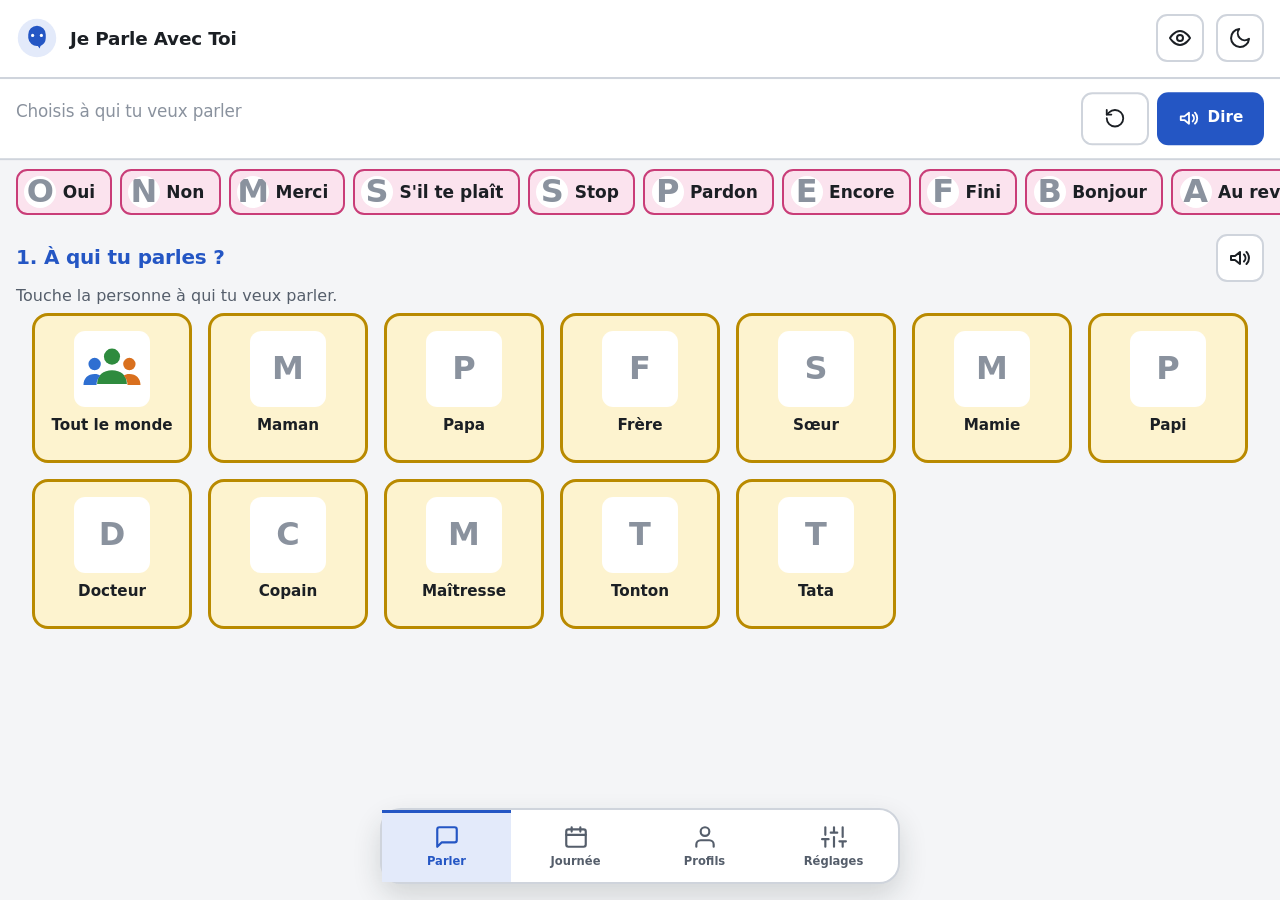
==== commit b0918fa4: "Version 8 : sauvegarde, phrases favorites, journée, voix d'un proche, mode montrer, hors ligne, clav" ====
--- a/index.html
+++ b/index.html
@@ -300,6 +300,41 @@
 .pf-grid{display:grid;grid-template-columns:repeat(auto-fill,minmax(210px,1fr));gap:.6rem}
 .pf-f{display:flex;flex-direction:column;gap:.25rem;font-size:.85rem;color:var(--color-text-muted);font-weight:600}
 .pf-f select{padding:.6rem .7rem;border:1px solid var(--color-border);border-radius:var(--radius-md);background:var(--color-surface);color:var(--color-text);font-size:16px;min-height:44px;-webkit-appearance:menulist;appearance:auto}
+
+/* ===== v8 ===== */
+.day-screen,.write-screen{padding:1.2rem 1rem 7rem;max-width:760px;margin:0 auto}
+.day-head{display:flex;align-items:center;gap:.8rem;margin-bottom:1rem}.day-head h2{flex:1;font-size:1.5rem}
+.day-list{display:flex;flex-direction:column;gap:.7rem}
+.day-item{display:flex;align-items:center;gap:.9rem;padding:.7rem .9rem;border:3px solid var(--cc);background:var(--cc-bg);border-radius:16px;cursor:pointer}
+.day-item .pic-img-wrap{width:72px;height:72px;flex-shrink:0;background:#fff;border-radius:12px;display:flex;align-items:center;justify-content:center;overflow:hidden}
+.day-txt{flex:1;min-width:0;display:flex;flex-direction:column;gap:.1rem}
+.day-step{font-size:.85rem;font-weight:700;color:var(--color-text-muted)}
+.day-label{font-size:1.3rem;font-weight:700;overflow-wrap:anywhere}
+.day-item.now{box-shadow:0 0 0 4px var(--color-primary)}
+.day-item.done{opacity:.5}.day-item.done .day-label{text-decoration:line-through}
+.day-check{width:56px;height:56px;flex-shrink:0;border-radius:50%;border:3px solid var(--color-border);background:var(--color-surface);display:flex;align-items:center;justify-content:center;color:var(--cat-vert)}
+.day-item.done .day-check{background:var(--cat-vert);color:#fff;border-color:var(--cat-vert)}
+.day-acts{display:flex;gap:.3rem;flex-wrap:wrap}
+.day-tools{margin-top:1rem}
+.day-cands{display:grid;grid-template-columns:repeat(auto-fill,minmax(130px,1fr));gap:.5rem;margin-top:.7rem;max-height:360px;overflow:auto}
+.day-cand{display:flex;align-items:center;gap:.5rem;padding:.4rem;border:1px solid var(--color-border);border-radius:10px;background:var(--color-surface);font-weight:600;text-align:left}
+body.kid #dayEdit,body.kid #dayPicker{display:none!important}
+.write-screen textarea{width:100%;font-size:1.6rem;font-weight:600;padding:1rem;border:2px solid var(--color-border);border-radius:14px;background:var(--color-surface);color:var(--color-text);font-family:var(--font-body);-webkit-user-select:text;user-select:text;resize:vertical;margin-bottom:.4rem}
+.write-screen .chips{flex-wrap:wrap}
+.write-screen .chips .chip{font-size:1.1rem;min-height:48px;padding:.5rem 1rem}
+.quick.favs{padding-top:0}
+.quick.favs button{background:var(--cat-jaune-bg);border:2px solid var(--cat-jaune);color:var(--color-text)}
+.quick.favs:empty{display:none}
+.scan-on{outline:6px solid #f5a400!important;outline-offset:3px;position:relative;z-index:5}
+#modelBtn.on{background:#f5a400;border-color:#f5a400;color:#1b1f24}
+.model-banner{display:none;margin:.6rem 1rem 0;padding:.7rem 1rem;border-radius:12px;background:#fff3cc;color:#5a4300;font-weight:700;border:2px solid #f5a400}
+body.modeling .model-banner{display:block}
+body.modeling .sentence-bar{background:#fff8e1}
+[data-theme="dark"] body.modeling .sentence-bar{background:#3a3112}
+.pic-card.shown{animation:shown .6s ease}
+@keyframes shown{0%{transform:scale(1)}40%{transform:scale(1.07);box-shadow:0 0 0 6px #f5a400}100%{transform:scale(1)}}
+.done-box .btn{justify-content:center}
+.le-row .meta small{display:block}
 </style>
 </head>
 <body>
@@ -307,7 +342,7 @@
 <header class="topbar" id="topbar">
 <svg class="logo" viewBox="0 0 48 48" fill="none" aria-label="Logo Je Parle Avec Toi"><circle cx="24" cy="24" r="22" fill="var(--color-primary-highlight)"/><path d="M14 20a10 10 0 0 1 20 0v4a10 10 0 0 1-6 9l-1 3-2-3a10 10 0 0 1-11-9z" fill="var(--color-primary)"/><circle cx="19" cy="21" r="1.8" fill="var(--color-surface)"/><circle cx="29" cy="21" r="1.8" fill="var(--color-surface)"/></svg>
 <h1>Je Parle Avec Toi</h1><div class="topbar-spacer"></div>
-<button class="icon-btn" id="themeToggle" aria-label="Changer de thème"><i class="ic" id="themeIcon"></i></button>
+<button class="icon-btn" id="modelBtn" aria-label="Mode montrer"><i class="ic" data-ic="eye"></i></button><button class="icon-btn" id="themeToggle" aria-label="Changer de thème"><i class="ic" id="themeIcon"></i></button>
 </header>
 <section class="screen active" id="screen-board">
 <div class="sentence-bar">
@@ -319,14 +354,26 @@
 </div></div>
 <div class="crumbs" id="crumbs"></div>
 </div>
-<div class="quick" id="quickRow" aria-label="Mots rapides"></div>
+<div class="model-banner" id="modelBanner"></div><div class="quick" id="quickRow" aria-label="Mots rapides"></div><div class="quick favs" id="favRow" aria-label="Mes phrases"></div>
 <div class="flow-head"><button class="btn btn-ghost" id="backBtn" style="display:none" aria-label="Retour"><i class="ic" data-ic="back"></i>Retour</button><div class="flow-title" id="flowTitle"></div><button class="icon-btn" id="hintSpeak" aria-label="Écouter la consigne"><i class="ic" data-ic="speaker"></i></button></div>
 <p class="flow-hint" id="flowHint"></p>
 <div class="cat-tabs" id="catTabs" role="tablist"></div>
 <main><div class="board-grid" id="boardGrid"></div></main>
 </section>
+<section class="screen" id="screen-day"><div class="day-screen"><div class="day-head"><h2 id="dayTitle">Ma journée</h2><button class="btn btn-primary" id="daySay"></button></div>
+<div id="dayList" class="day-list"></div>
+<div class="row-flex day-tools"><button class="btn btn-ghost" id="dayReset">Tout recommencer</button><button class="btn btn-ghost" id="dayEdit">Modifier</button></div>
+<div id="dayPicker" class="editor" style="display:none"><h3>Ajouter une étape</h3><input type="search" id="daySearch" placeholder="Rechercher un mot (ex : bain, école)"><div id="dayCands" class="day-cands"></div></div></div></section>
+<section class="screen" id="screen-write"><div class="write-screen"><textarea id="wText" rows="3" autocapitalize="sentences"></textarea><div class="chips" id="wSugg"></div>
+<div class="row-flex"><button class="btn btn-primary" id="wSay"></button><button class="btn btn-ghost" id="wFav"></button><button class="btn btn-ghost" id="wClear"></button></div></div></section>
 <section class="screen" id="screen-profiles"><div class="profile-screen"><h2>Qui utilise l'application ?</h2><p class="sub">Touche ton profil pour commencer.</p><div class="profile-grid" id="profileGrid"></div></div></section>
 <section class="screen" id="screen-settings"><div class="settings-screen"><h2>Personnalisation</h2>
+<div class="settings-section" id="secBackup"><h3>Sauvegarde</h3><p class="hint" style="margin-bottom:.8rem">Enregistre tout (profils, mots, photos, voix, phrases, journée) dans un fichier. Garde-le en lieu sûr : il permet de tout récupérer sur un autre téléphone. En cas de restauration, l'ancienne version est gardée de côté.</p>
+<div class="row-flex"><button class="btn btn-primary" id="bkSave">Créer une sauvegarde</button><label class="btn btn-ghost" for="bkFile">Restaurer une sauvegarde</label><input type="file" id="bkFile" accept=".json,application/json" style="display:none"></div><p class="hint" id="bkHint"></p>
+<div class="row-flex" style="margin-top:.8rem"><button class="btn btn-ghost" id="offBtn">Préparer les images pour le hors ligne</button></div><p class="hint" id="offHint"></p></div>
+<div class="settings-section" id="secPhrases"><h3>Mes phrases</h3><p class="hint" id="phrasesFor" style="margin-bottom:.6rem"></p><div id="favList"></div>
+<div class="field" style="margin-top:.6rem"><label for="favNew">Ajouter une phrase toute prête</label><div class="row-flex"><input type="text" id="favNew" placeholder="Ex : Je veux mon doudou" style="flex:1;min-width:160px"><button class="btn btn-primary" id="favAdd">Ajouter</button></div></div>
+<h3 style="margin-top:1rem">Dernières phrases dites</h3><div id="histList"></div></div>
 
 <div class="settings-section" id="secIntents"><h3>Étape 2 : « Que veux-tu dire ? »</h3>
 <p class="hint" style="margin-bottom:.8rem">Ce sont les grandes images de l'étape 2. Pour chacune : choisis les images de l'étape 3 (bouton « Images »), change son dessin, son niveau, masque-la, change l'ordre, ou crées-en de nouvelles.</p>
@@ -371,6 +418,7 @@
 <div class="row-flex"><input type="search" id="edQ" placeholder="Chercher une autre image" style="flex:1;min-width:140px"><button class="btn btn-ghost" id="edSearch">Chercher</button></div>
 <div class="row-flex" style="margin-top:.6rem"><label class="btn btn-ghost" for="edPhoto">Utiliser ma photo</label><input type="file" id="edPhoto" accept="image/*" style="display:none"></div>
 <p class="hint" id="edHint"></p></div>
+<div class="field"><label>Voix enregistrée (facultatif)</label><div class="row-flex"><button class="btn btn-ghost" id="edRec"></button><button class="btn btn-ghost" id="edPlay" style="display:none">Écouter</button><button class="btn btn-ghost" id="edRecDel" style="display:none">Supprimer la voix</button></div><p class="hint">Enregistre le mot avec ta propre voix (4 secondes maximum). Elle sera jouée quand l'enfant touche l'image.</p></div>
 <div class="preview" id="edPreview"></div>
 <div class="row-flex"><button class="btn btn-primary" id="edSave">Enregistrer</button><button class="btn btn-ghost" id="edCancel">Annuler</button></div>
 </div>
@@ -380,7 +428,7 @@
 </div>
 
 <div class="settings-section"><h3>Profils</h3>
-<p class="hint" style="margin-bottom:.8rem">Garçon ou fille : sert aux accords (« Je suis content / contente »). Le niveau règle ce que l'enfant voit. Chaque profil a aussi ses propres réglages : taille des images, voix, façon de toucher.</p><div class="level-help"><p><b>Niveau 1</b> : Je veux, J'ai mal, Je ne veux pas, Je me sens. Grandes images conseillées.</p><p><b>Niveau 2</b> : ajoute Je vois, J'ai besoin de, J'ai envie de, J'aime, Je n'aime pas, Où est… ?</p><p><b>Niveau 3</b> : ajoute Je peux… ?, C'est…, J'ai fait, Je vais, et les précisions (couleurs, tailles) pour ceux qui lisent.</p></div>
+<p class="hint" style="margin-bottom:.8rem">Garçon ou fille : sert aux accords (« Je suis content / contente »). Le niveau règle ce que l'enfant voit. Chaque profil a aussi ses propres réglages : taille des images, voix, façon de toucher.</p><div class="level-help"><p><b>Niveau 1</b> : Je veux, J'ai mal, Je ne veux pas, Je me sens. Grandes images conseillées.</p><p><b>Niveau 2</b> : ajoute Je vois, J'ai besoin de, J'ai envie de, J'aime, Je n'aime pas, Où est… ?</p><p><b>Niveau 3</b> : ajoute Je peux… ?, C'est…, J'ai fait, Je vais, et les précisions (couleurs, tailles) pour ceux qui lisent.</p><p><b>Défilement automatique</b> : les images s'allument une par une, on choisit en touchant l'écran n'importe où ou avec un contacteur.</p></div>
 <div class="card-list" id="profileList"></div>
 <div class="field" style="margin-top:1rem"><label for="newProfileName">Ajouter un profil enfant</label>
 <div class="row-flex"><input type="text" id="newProfileName" placeholder="Prénom de l'enfant" style="flex:1"><select id="newProfileGender" style="width:auto"><option value="m">Garçon</option><option value="f">Fille</option></select><select id="newProfileLevel" style="width:auto"><option value="1">Niveau 1</option><option value="2" selected>Niveau 2</option><option value="3">Niveau 3</option></select><button class="btn btn-primary" id="addProfileBtn">Ajouter</button></div></div></div>
@@ -391,11 +439,11 @@
 <div class="field"><label for="voiceSel">Voix</label><select id="voiceSel"></select><p class="hint" id="voiceHint"></p></div>
 <button class="btn btn-ghost" id="testVoice"><i class="ic" data-ic="speaker"></i>Écouter un exemple</button></div>
 <div class="settings-section"><h3>Mode enfant</h3><p style="color:var(--color-text-muted);margin-bottom:.8rem;font-size:.9rem">Une fois activé, l'enfant ne voit plus les réglages, les profils ni le bouton de thème. Le code parent permet de revenir ici.</p><div class="field"><label for="pinNew">Code parent (4 chiffres)</label><div class="row-flex"><input type="tel" inputmode="numeric" maxlength="4" id="pinNew" placeholder="Nouveau code" style="max-width:170px"><button class="btn btn-ghost" id="pinSave">Changer le code</button></div><p class="hint" id="pinHint"></p></div><button class="btn btn-primary" id="enableKidMode"><i class="ic" data-ic="lock"></i>Activer le mode enfant</button></div>
-<p class="hint" id="verTag" style="text-align:center;margin-top:1rem"></p>
+<p class="hint" id="verTag" style="text-align:center;margin-top:1rem"></p><p class="hint" style="text-align:center">Pictogrammes : ARASAAC (Sergio Palao, Gouvernement d'Aragon), licence CC BY-NC-SA.</p>
 </div></section>
 <nav class="bottom-nav" aria-label="Navigation principale">
 <button class="nav-btn active" data-screen="board" aria-label="Parler"><i class="ic" data-ic="chat"></i><span>Parler</span></button>
-<button class="nav-btn" data-screen="profiles" aria-label="Profils"><i class="ic" data-ic="user"></i><span>Profils</span></button>
+<button class="nav-btn" data-screen="day" id="navDay" aria-label="Journée"><i class="ic" data-ic="calendar"></i><span>Journée</span></button><button class="nav-btn" data-screen="write" id="navWrite" aria-label="Écrire"><i class="ic" data-ic="keyboard"></i><span>Écrire</span></button><button class="nav-btn" data-screen="profiles" aria-label="Profils"><i class="ic" data-ic="user"></i><span>Profils</span></button>
 <button class="nav-btn" data-screen="settings" id="navSettings" aria-label="Réglages"><i class="ic" data-ic="sliders"></i><span>Réglages</span></button>
 </nav>
 </div>
@@ -470,7 +518,7 @@
  if(md==='can')return canText(it,c2,d)+Q;
  if(md==='see')return jeVerb(it.vtext||V.voir,it.neg)+' '+seeNP(c2);
  return jeVerb(it.vtext||V[it.v],it.neg)+' '+complement(it,c2,d)}
-function withDest(dest,txt){return dest?dest.label+', '+txt:cap(txt)}
+function withDest(dest,txt){return dest?lab(dest)+', '+txt:cap(txt)}
 function followKind(f){return{pain:'intensity',drink:'food',food:'food',play:'play',watch:'watch',cloth:'cloth',person:'person'}[f]}
 function followMatch(f,x){if(x.kind!==followKind(f))return false;if(f==='drink')return!!x.drink;if(f==='food')return!x.drink;return true}
 function followOf(c){if(!c)return null;var it=getIntent(),m=it?(it.mode||it.id):'';if(m==='pain')return c.kind==='body'?'pain':null;if(['where','itis','see','feel'].indexOf(m)>-1)return null;return c.follow||null}
@@ -502,9 +550,9 @@
 var EXTRA_TYPES={play:'Jeu',watch:'Écran',cloth:'Vêtement',intensity:'Douleur (force)'};
 function typeOf(c){if(c.kind==='food'&&c.drink)return'drink';if(c.kind==='thing'&&c.onlySee)return'seen';return c.kind}
 function typeLabel(k){for(var i=0;i<TYPES.length;i++)if(TYPES[i].k===k)return TYPES[i].label;return EXTRA_TYPES[k]||k}
-var ICONS={speaker:'<path d="M3 10v4h4l5 4V6L7 10H3z"/><path d="M16 8.5a5 5 0 010 7M18.5 6a8.5 8.5 0 010 12"/>',back:'<path d="M15 18l-6-6 6-6"/>',next:'<path d="M9 18l6-6-6-6"/>',reset:'<path d="M3 12a9 9 0 109-9 9 9 0 00-6.4 2.6L3 8"/><path d="M3 3v5h5"/>',sun:'<circle cx="12" cy="12" r="4"/><path d="M12 2v2M12 20v2M4.9 4.9l1.4 1.4M17.7 17.7l1.4 1.4M2 12h2M20 12h2M4.9 19.1l1.4-1.4M17.7 6.3l1.4-1.4"/>',moon:'<path d="M21 12.8A9 9 0 1111.2 3a7 7 0 009.8 9.8z"/>',chat:'<path d="M21 15a2 2 0 01-2 2H7l-4 4V5a2 2 0 012-2h14a2 2 0 012 2z"/>',user:'<circle cx="12" cy="7" r="4"/><path d="M20 21v-2a4 4 0 00-4-4H8a4 4 0 00-4 4v2"/>',sliders:'<path d="M4 21v-7M4 10V3M12 21v-9M12 8V3M20 21v-5M20 12V3M1 14h6M9 8h6M17 16h6"/>',lock:'<rect x="3" y="11" width="18" height="11" rx="2"/><path d="M7 11V7a5 5 0 0110 0v4"/>',trash:'<path d="M3 6h18M8 6V4h8v2M19 6l-1 14H6L5 6"/>',pencil:'<path d="M12 20h9M16.5 3.5a2.1 2.1 0 013 3L7 19l-4 1 1-4z"/>',plus:'<path d="M12 5v14M5 12h14"/>',up:'<path d="M18 15l-6-6-6 6"/>',down:'<path d="M6 9l6 6 6-6"/>'};
+var ICONS={speaker:'<path d="M3 10v4h4l5 4V6L7 10H3z"/><path d="M16 8.5a5 5 0 010 7M18.5 6a8.5 8.5 0 010 12"/>',back:'<path d="M15 18l-6-6 6-6"/>',next:'<path d="M9 18l6-6-6-6"/>',reset:'<path d="M3 12a9 9 0 109-9 9 9 0 00-6.4 2.6L3 8"/><path d="M3 3v5h5"/>',sun:'<circle cx="12" cy="12" r="4"/><path d="M12 2v2M12 20v2M4.9 4.9l1.4 1.4M17.7 17.7l1.4 1.4M2 12h2M20 12h2M4.9 19.1l1.4-1.4M17.7 6.3l1.4-1.4"/>',moon:'<path d="M21 12.8A9 9 0 1111.2 3a7 7 0 009.8 9.8z"/>',chat:'<path d="M21 15a2 2 0 01-2 2H7l-4 4V5a2 2 0 012-2h14a2 2 0 012 2z"/>',user:'<circle cx="12" cy="7" r="4"/><path d="M20 21v-2a4 4 0 00-4-4H8a4 4 0 00-4 4v2"/>',sliders:'<path d="M4 21v-7M4 10V3M12 21v-9M12 8V3M20 21v-5M20 12V3M1 14h6M9 8h6M17 16h6"/>',lock:'<rect x="3" y="11" width="18" height="11" rx="2"/><path d="M7 11V7a5 5 0 0110 0v4"/>',trash:'<path d="M3 6h18M8 6V4h8v2M19 6l-1 14H6L5 6"/>',pencil:'<path d="M12 20h9M16.5 3.5a2.1 2.1 0 013 3L7 19l-4 1 1-4z"/>',plus:'<path d="M12 5v14M5 12h14"/>',star:'<path d="M12 3l2.7 5.6 6.1.9-4.4 4.3 1 6.1L12 17l-5.4 2.9 1-6.1L3.2 9.5l6.1-.9z"/>',calendar:'<rect x="3" y="5" width="18" height="16" rx="2"/><path d="M3 10h18M8 3v4M16 3v4"/>',keyboard:'<rect x="2" y="6" width="20" height="12" rx="2"/><path d="M6 10h.01M10 10h.01M14 10h.01M18 10h.01M7 14h10"/>',mic:'<rect x="9" y="3" width="6" height="11" rx="3"/><path d="M5 11a7 7 0 0014 0M12 18v3"/>',eye:'<path d="M2 12s4-7 10-7 10 7 10 7-4 7-10 7S2 12 2 12z"/><circle cx="12" cy="12" r="3"/>',check:'<path d="M5 12l5 5 9-10"/>',up:'<path d="M18 15l-6-6-6 6"/>',down:'<path d="M6 9l6 6 6-6"/>'};
 function ic(n,sz){return'<svg viewBox="0 0 24 24" width="'+(sz||22)+'" height="'+(sz||22)+'" fill="none" stroke="currentColor" stroke-width="2" stroke-linecap="round" stroke-linejoin="round" aria-hidden="true">'+ICONS[n]+'</svg>'}
-var APP_VERSION='7',STORAGEKEY='je-parle-avec-toi-state-v5',PICKEY='je-parle-avec-toi-pics-v1',COLORS=['#0d7a72','#2f7dd1','#8a5cc9','#d64545','#e07a2c','#3d9c4a'];
+var APP_VERSION='8',STORAGEKEY='je-parle-avec-toi-state-v5',PICKEY='je-parle-avec-toi-pics-v1',COLORS=['#0d7a72','#2f7dd1','#8a5cc9','#d64545','#e07a2c','#3d9c4a'];
 var state={theme:(window.matchMedia&&matchMedia('(prefers-color-scheme: dark)').matches)?'dark':'light',profiles:[{id:1,name:'Mon enfant',gender:'m',color:COLORS[0],level:2}],activeProfile:1,kidMode:false,pin:'1234',voiceRate:.9,cards:[],deleted:[],edits:{},intentEdits:{},customIntents:[],intentOrder:[],voiceName:'',voicePitch:1.05};
 var flow={dest:null,intent:null,target:null,detail:null,adj:null,tab:null,adjTab:null};
 var idCounter=1000,picCache={},picFailed={},picPending={},picTimer=null,searchCache={};
@@ -566,25 +614,24 @@
 function intentListCards(it){var ak=allowedKinds(it.mode||it.id);return(it.list||[]).map(cardById).filter(function(c){return c&&ak.indexOf(c.kind)>-1})}
 function listLabel(it){return{need:'Mes besoins',envie:'Mes envies',want:'Mes demandes',like:'Mes goûts',notwant:'Mes refus',see:'Autour de moi',notlike:"Ce que je n'aime pas",where:'Souvent cherché',can:'Mes demandes',past:'Ma journée',future:'Ma journée'}[it.id]||'Mes choix'}
 function intentLabel(it){var m=it.mode||it.id;if(m==='feel')return"Je suis … / J'ai …";if(m==='pain')return"J'ai mal …";if(m==='where')return'Où est …'+Q;if(m==='itis')return"C'est …";if(m==='past')return"J'ai …";if(!(it.vtext||V[it.v]))return cap(it.menu||'…');return cap(jeVerb(it.vtext||V[it.v],it.neg))+(it.de?' de …':' …')+(m==='can'?Q:'')}
-function intentMenu(it){return it.menu||intentLabel(it).replace(' …','')}
-function intentCrumb(it){return(it.mode||it.id)==='feel'?'Je ressens':intentMenu(it)}
+function intentMenu(it){if(EN()&&ENI[it.id])return ENI[it.id][0];return it.menu||intentLabel(it).replace(' …','')}
+function intentCrumb(it){return(it.mode||it.id)==='feel'?T('Je ressens','I feel'):intentMenu(it)}
 function targetCard(){return flow.target?cardById(flow.target):null}
 function adjCards(){return state.cards.filter(function(c){return c.kind==='adj'})}
 function adjOK(t){var it=getIntent();return lvl()>=3&&!!it&&['pain','feel','itis','past','future'].indexOf(it.mode)<0&&!!t&&t.kind==='thing'&&!t.noadj&&adjCards().length>0}
 function stage(){if(!flow.dest)return 1;if(!flow.intent)return 2;var t=targetCard();if(!t)return 3;if(followOf(t)&&flow.detail===null)return 4;if(adjOK(t)&&flow.adj===null)return 5;return 6}
-function hintFor(st){var it=getIntent();
- if(st===1)return'Touche la personne à qui tu veux parler.';
- if(st===2)return"Touche l'image qui montre ce que tu veux dire.";
- if(st===3){var m=it?(it.mode||it.id):'';return m==='pain'?"Touche l'endroit où tu as mal.":m==='feel'?'Touche ce que tu ressens.':m==='see'?'Touche ce que tu vois.':m==='where'?'Touche ce que tu cherches.':m==='itis'?'Touche ce que tu en penses.':m==='past'?'Touche ce que tu as fait.':m==='future'?'Touche ce que tu vas faire.':m==='can'?'Touche ce que tu demandes.':'Touche ce que tu veux dire.'}
- if(st===4)return followOf(targetCard())==='pain'?'Touche pour dire si ça fait un peu mal ou très mal.':'Touche pour préciser.';
- if(st===5)return'Touche une couleur ou une taille, ou termine ta phrase.';
- return"Ta phrase est prête. Touche Redire pour l'écouter."}
-function currentSentence(){if(!flow.dest)return'';var d=destCard(),it=getIntent(),t=targetCard(),g=activeProfile().gender||'m';
- if(!it)return d?d.label+', …':'';
- if(!t){var base=intentLabel(it).replace("Je suis … / J'ai …",'…');if(d)base=base.charAt(0).toLowerCase()+base.slice(1);return withDest(d,base)}
- var det=flow.detail?cardById(flow.detail):null,adj=flow.adj?cardById(flow.adj):null,txt=withDest(d,jeSentence(it,t,g,det,adj));
- var st=stage();if(st===4||st===5)return/\?$/.test(txt)?txt.replace(/\s*\?$/,' …'+Q):txt+' …';return txt}
-
+function hintFor(st){var it=getIntent(),m=it?(it.mode||it.id):'';
+ if(st===1)return T('Touche la personne à qui tu veux parler.','Touch the person you want to talk to.');
+ if(st===2)return T("Touche l'image qui montre ce que tu veux dire.",'Touch the picture that shows what you want to say.');
+ if(st===3){var H={pain:["Touche l'endroit où tu as mal.",'Touch where it hurts.'],feel:['Touche ce que tu ressens.','Touch how you feel.'],see:['Touche ce que tu vois.','Touch what you see.'],where:['Touche ce que tu cherches.','Touch what you are looking for.'],itis:['Touche ce que tu en penses.','Touch what you think.'],past:['Touche ce que tu as fait.','Touch what you did.'],future:['Touche ce que tu vas faire.','Touch what you are going to do.'],can:['Touche ce que tu demandes.','Touch what you are asking for.']}[m]||['Touche ce que tu veux dire.','Touch what you want to say.'];return T(H[0],H[1])}
+ if(st===4)return followOf(targetCard())==='pain'?T('Touche pour dire si ça fait un peu mal ou très mal.','Touch to say how much it hurts.'):T('Touche pour préciser.','Touch to add more.');
+ if(st===5)return T('Touche une couleur ou une taille, ou termine ta phrase.','Touch a color or a size, or finish.');
+ return T("Ta phrase est prête. Touche Redire pour l'écouter.",'Your sentence is ready. Touch Say again to hear it.')}
+function currentSentence(){if(!flow.dest)return'';var d=destCard(),it=getIntent(),t=targetCard(),g=activeProfile().gender||'m',en=EN();
+ if(!it)return d?lab(d)+', …':'';
+ if(!t){var base=en?enIntentLabel(it):intentLabel(it).replace("Je suis … / J'ai …",'…');if(d&&!/^I /.test(base))base=base.charAt(0).toLowerCase()+base.slice(1);return withDest(d,base)}
+ var det=flow.detail?cardById(flow.detail):null,adj=flow.adj?cardById(flow.adj):null,txt=withDest(d,en?enSentence(it,t,det,adj):jeSentence(it,t,g,det,adj));
+ var st=stage();if(st===4||st===5)return/\?$/.test(txt)?txt.replace(/\s*\?$/,' …'+(en?'?':Q)):txt+' …';return txt}
 /* ---------- voix ---------- */
 var uttRef=null,speechReady=false;
 function voiceScore(v){var n=(v.name||'').toLowerCase(),sc=0;
@@ -593,12 +640,12 @@
  if(/(premium|enhanced|améliorée|amelioree|optimisée|optimisee|natural|neural|wavenet|studio|online|en ligne)/.test(n))sc+=50;
  if(/google/.test(n))sc+=25;if(/(amélie|amelie|audrey|aurélie|aurelie|marie|virginie|julie|denise|eloise|vivienne|thomas|henri|paul)/.test(n))sc+=10;
  if((v.lang||'').replace('_','-').toLowerCase()==='fr-fr')sc+=5;if(v.localService===false)sc+=5;return sc}
-function frVoices(){if(!('speechSynthesis' in window))return[];var vs=speechSynthesis.getVoices()||[];return vs.filter(function(v){return v.lang&&v.lang.toLowerCase().indexOf('fr')===0}).sort(function(a,b){return voiceScore(b)-voiceScore(a)})}
+function frVoices(){if(!('speechSynthesis' in window))return[];var vs=speechSynthesis.getVoices()||[];return vs.filter(function(v){return v.lang&&v.lang.toLowerCase().indexOf(EN()?'en':'fr')===0}).sort(function(a,b){return voiceScore(b)-voiceScore(a)})}
 function pickVoice(){var list=frVoices();if(state.voiceName){var m=list.filter(function(v){return v.name===state.voiceName})[0];if(m)return m}return list[0]||null}
 function speakText(text,quiet){if(!('speechSynthesis' in window)){if(!quiet)toast('Voix non disponible sur cet appareil');return}
  text=String(text).replace(/…/g,'').replace(/\s+/g,' ').trim();if(!text)return;
  var m=text.match(/^([^,]{1,24}), (.+)$/),parts=m?[m[1]+',',m[2]]:[text],v=pickVoice();
- var us=parts.map(function(p,i){var u=new SpeechSynthesisUtterance(p);u.lang='fr-FR';var first=(m&&i===0);u.rate=Math.max(.5,state.voiceRate*(first?.92:1));u.pitch=state.voicePitch+(first?.05:0);u.volume=1;if(v)u.voice=v;return u});
+ var us=parts.map(function(p,i){var u=new SpeechSynthesisUtterance(p);u.lang=EN()?'en-US':'fr-FR';var first=(m&&i===0);u.rate=Math.max(.5,state.voiceRate*(first?.92:1));u.pitch=state.voicePitch+(first?.05:0);u.volume=1;if(v)u.voice=v;return u});
  uttRef=us;var go=function(){us.forEach(function(u){speechSynthesis.speak(u)})};if(speechSynthesis.speaking||speechSynthesis.pending){speechSynthesis.cancel();setTimeout(go,80)}else go()}
 function renderVoiceList(){var sel=byId('voiceSel');if(!sel)return;var list=frVoices();sel.innerHTML='';var o0=document.createElement('option');o0.value='';o0.textContent='Automatique (meilleure voix trouvée)';sel.appendChild(o0);
  list.forEach(function(v){var o=document.createElement('option');o.value=v.name;o.textContent=v.name+(voiceScore(v)>=40?' (haute qualité)':'');sel.appendChild(o)});sel.value=state.voiceName||'';
@@ -642,71 +689,79 @@
 function intentVis(it){var lab=intentMenu(it);if(it.photo)return imgHTML(it.photo,lab);if(it.pic)return imgHTML(API+it.pic,lab);if(it.q&&picCache[it.q])return imgHTML(API+picCache[it.q],lab);return intentSvg(it)}
 
 /* ---------- parcours ---------- */
-var DEF={hold:0,repeat:300,size:'m',askDest:true,tapSpeak:true};
-function pget(p,k){return(p&&p[k]!==undefined)?p[k]:(k==='level'?3:DEF[k])}
+var DEF={hold:0,repeat:300,size:'m',askDest:true,tapSpeak:true,lang:'fr',scan:0};
+function pget(p,k){if(p&&p[k]!==undefined)return p[k];if(k==='keyboard')return((p&&p.level)||3)>=3;return k==='level'?3:DEF[k]}
 function pset(k){return pget(activeProfile(),k)}
 function say(t){if(pset('tapSpeak'))speakText(String(t).replace(/[…?]/g,''),true)}
+function sayCard(c){if(!pset('tapSpeak'))return;if(playRec(c))return;speakText(lab(c),true)}
+function playRec(c){if(c&&c.audio){try{if('speechSynthesis' in window)speechSynthesis.cancel();var a=new Audio(c.audio);a.play();return true}catch(e){}}return false}
 function num(n){return(n-(pset('askDest')?0:1))+'. '}
 var lastTap=0;
 function guard(el,fn){var down=0;
  el.addEventListener('pointerdown',function(){down=Date.now();var h=pset('hold');if(h){el.style.setProperty('--hold',h+'ms');el.classList.add('pressing')}});
  ['pointerup','pointerleave','pointercancel'].forEach(function(ev){el.addEventListener(ev,function(){el.classList.remove('pressing')})});
- el.addEventListener('click',function(e){var now=Date.now(),h=pset('hold'),r=pset('repeat');if(h&&down&&now-down<h)return;if(r&&now-lastTap<r)return;lastTap=now;fn(e)})}
+ el.addEventListener('click',function(e){var now=Date.now(),h=pset('hold'),r=pset('repeat');if(h&&down&&now-down<h)return;if(r&&now-lastTap<r)return;lastTap=now;if(model){el.classList.remove('shown');void el.offsetWidth;el.classList.add('shown')}fn(e)})}
 function pickCard(vis,color,label,sub,fn){var b=document.createElement('button');b.className='pic-card';b.setAttribute('aria-label',label);b.style.setProperty('--cc','var(--cat-'+color+')');b.style.setProperty('--cc-bg','var(--cat-'+color+'-bg)');b.innerHTML='<span class="pic-img-wrap">'+vis+'</span><span class="pic-label">'+esc(label)+'</span>'+(sub&&lvl()>=3?'<span class="pic-sub">'+esc(sub)+'</span>':'');guard(b,fn);return b}
-function resetFlow(){flow.dest=pset('askDest')?null:'all';flow.intent=null;flow.target=null;flow.detail=null;flow.adj=null;flow.tab=null;renderFlow()}
+function resetFlow(){applyLang();applyScan();flow.dest=pset('askDest')?null:'all';flow.intent=null;flow.target=null;flow.detail=null;flow.adj=null;flow.tab=null;renderFlow()}
 function renderCrumbs(){var wrap=byId('crumbs');wrap.innerHTML='';if(lvl()>=2)return;var it=getIntent();
  function add(vis,label,color,fn){var b=document.createElement('button');b.className='crumb';b.style.color='var(--cat-'+color+')';b.style.background='var(--cat-'+color+'-bg)';b.innerHTML='<span class="ci">'+vis+'</span>'+esc(label);b.addEventListener('click',fn);wrap.appendChild(b)}
- if(flow.dest&&(flow.dest!=='all'||pset('askDest'))){var d=destCard();add(d?visual(d):allSvg(),d?d.label:'Tout le monde','violet',function(){flow.dest=null;flow.intent=null;flow.target=null;flow.detail=null;flow.adj=null;renderFlow()})}
+ if(flow.dest&&(flow.dest!=='all'||pset('askDest'))){var d=destCard();add(d?visual(d):allSvg(),d?lab(d):T('Tout le monde','Everyone'),'jaune',function(){flow.dest=null;flow.intent=null;flow.target=null;flow.detail=null;flow.adj=null;renderFlow()})}
  if(it)add(intentVis(it),intentCrumb(it),it.color,function(){flow.intent=null;flow.target=null;flow.detail=null;flow.adj=null;renderFlow()});
- var t=targetCard();if(t)add(visual(t),t.label,GROUPS[t.kind].color,function(){flow.target=null;flow.detail=null;flow.adj=null;renderFlow()});
- if(t&&flow.detail){var dd=cardById(flow.detail);if(dd)add(visual(dd),dd.label,GROUPS[dd.kind].color,function(){flow.detail=null;flow.adj=null;renderFlow()})}
- if(t&&flow.adj){var aa=cardById(flow.adj);if(aa)add(visual(aa),adjForm(aa,t),'violet',function(){flow.adj=null;renderFlow()})}}
-function finishSentence(){renderFlow();speakText(currentSentence(),true)}
-function tabButton(k,label,color,vis){var b=document.createElement('button');b.className='cat-tab'+(flow.tab===k?' active':'');b.style.background='var(--cat-'+color+'-bg)';b.style.color='var(--cat-'+color+')';b.setAttribute('role','tab');b.innerHTML=vis+'<span>'+esc(label)+'</span>';return b}
+ var t=targetCard();if(t)add(visual(t),lab(t),GROUPS[t.kind].color,function(){flow.target=null;flow.detail=null;flow.adj=null;renderFlow()});
+ if(t&&flow.detail){var dd=cardById(flow.detail);if(dd)add(visual(dd),lab(dd),GROUPS[dd.kind].color,function(){flow.detail=null;flow.adj=null;renderFlow()})}
+ if(t&&flow.adj){var aa=cardById(flow.adj);if(aa)add(visual(aa),adjLabel(aa,t),'bleu',function(){flow.adj=null;renderFlow()})}}
+function finishSentence(){renderFlow();speakText(currentSentence(),true);addHistory()}
+function tabButton(k,label,color,vis){var b=document.createElement('button');b.className='cat-tab'+(flow.tab===k?' active':'');b.style.background='var(--cat-'+color+'-bg)';b.style.color='var(--cat-'+color+')';b.style.setProperty('--cc','var(--cat-'+color+')');b.setAttribute('role','tab');b.innerHTML=vis+'<span>'+esc(label)+'</span>';return b}
+function addSkip(grid,fn){var sk=document.createElement('div');sk.className='skip-box';var b=document.createElement('button');b.className='btn btn-ghost';b.textContent=T('Terminer sans préciser','Finish');b.addEventListener('click',fn);sk.appendChild(b);grid.appendChild(sk)}
+var T3={feel:['Comment tu te sens ?','How do you feel?'],pain:['Où as-tu mal ?','Where does it hurt?'],see:['Que vois-tu ?','What do you see?'],where:['Tu cherches quoi ?','What are you looking for?'],can:['Tu demandes quoi ?','What are you asking for?'],itis:['Tu en penses quoi ?','What do you think?'],past:["Qu'as-tu fait ?",'What did you do?'],future:['Que vas-tu faire ?','What are you going to do?']};
+var FOLLOW_EN={pain:'How much does it hurt?',drink:'What drink?',food:'What food?',play:'Play what?',watch:'Watch what?',cloth:'Which clothes?',person:'Who?'};
+var GROUPS_EN={food:'Food & drinks',verb:'Actions',thing:'Things',person:'People',place:'Places',emotion:'Feelings',state:'My body',word:'Quick words',body:'Body',play:'Games',watch:'Screen',cloth:'Clothes',adj:'Details',comment:'My opinion',intensity:'How much'};
+function groupLabel(k){return EN()?(GROUPS_EN[k]||GROUPS[k].label):GROUPS[k].label}
+function adjLabel(a,t){return EN()?enAdjW(a):adjForm(a,t)}
 function renderFlow(){var st=stage(),grid=byId('boardGrid'),tabs=byId('catTabs'),title=byId('flowTitle'),back=byId('backBtn'),txt=byId('sentenceText'),sent=currentSentence();
- txt.innerHTML=sent?esc(sent).replace(/…/g,'<span class="blank"></span>'):'<span class="placeholder">'+(st===1?'Choisis à qui tu veux parler':'Choisis ce que tu veux dire')+'</span>';txt.classList.toggle('empty',!sent);
+ txt.innerHTML=sent?esc(sent).replace(/…/g,'<span class="blank"></span>'):'<span class="placeholder">'+(st===1?T('Choisis à qui tu veux parler','Choose who you are talking to'):T('Choisis ce que tu veux dire','Choose what you want to say'))+'</span>';txt.classList.toggle('empty',!sent);
  grid.className='board-grid'+(st===2?' big':'');document.body.setAttribute('data-size',pset('size'));byId('flowHint').textContent=hintFor(st);
- renderCrumbs();back.style.display=(st>2||(st===2&&pset('askDest')))?'inline-flex':'none';grid.innerHTML='';tabs.innerHTML='';tabs.style.display='none';var t=targetCard();
- if(st===1){title.textContent='1. À qui tu parles ?';
-  grid.appendChild(pickCard(allSvg(),'vert','Tout le monde','',function(){flow.dest='all';say('Tout le monde');renderFlow()}));
-  state.cards.filter(function(c){return c.kind==='person'}).forEach(function(c){grid.appendChild(pickCard(visual(c),'violet',c.label,'',function(){flow.dest=c.id;say(c.label);renderFlow()}))});
- }else if(st===2){title.textContent=num(2)+'Que veux-tu dire ?';
-  visibleIntents().forEach(function(it){grid.appendChild(pickCard(intentVis(it),it.color,intentMenu(it),it.sub||'',function(){flow.intent=it.id;flow.tab=null;say(intentMenu(it));renderFlow()}))});
- }else if(st===3){var it=getIntent(),mode=it.mode||it.id;title.textContent=num(3)+({feel:'Comment tu te sens ?',pain:'Où as-tu mal ?',see:'Que vois-tu ?',where:'Tu cherches quoi ?',can:'Tu demandes quoi ?',itis:'Tu en penses quoi ?',past:"Qu'as-tu fait ?",future:'Que vas-tu faire ?'}[mode]||'Quoi ?');
+ renderCrumbs();back.style.display=(st>2||(st===2&&pset('askDest')))?'inline-flex':'none';grid.innerHTML='';tabs.innerHTML='';tabs.style.display='none';var t=targetCard();scanI=-1;
+ if(st===1){title.textContent=T('1. À qui tu parles ?','1. Who are you talking to?');
+  grid.appendChild(pickCard(allSvg(),'jaune',T('Tout le monde','Everyone'),'',function(){flow.dest='all';say(T('Tout le monde','Everyone'));renderFlow()}));
+  state.cards.filter(function(c){return c.kind==='person'}).forEach(function(c){grid.appendChild(pickCard(visual(c),'jaune',lab(c),'',function(){flow.dest=c.id;sayCard(c);renderFlow()}))});
+ }else if(st===2){title.textContent=num(2)+T('Que veux-tu dire ?','What do you want to say?');
+  visibleIntents().forEach(function(it){grid.appendChild(pickCard(intentVis(it),it.color,intentMenu(it),EN()?'':(it.sub||''),function(){flow.intent=it.id;flow.tab=null;say(intentMenu(it));renderFlow()}))});
+ }else if(st===3){var it=getIntent(),mode=it.mode||it.id;title.textContent=num(3)+(T3[mode]?T(T3[mode][0],T3[mode][1]):T('Quoi ?','What?'));
   var avail=allowedKinds(mode).filter(function(k){return state.cards.some(function(c){return c.kind===k&&usable(c,mode)})}),mine=intentListCards(it).filter(function(c){return c.id!==flow.dest&&usable(c,mode)}),keys=(mine.length?['list']:[]).concat(avail);
   if(!flow.tab||keys.indexOf(flow.tab)<0)flow.tab=keys[0];
-  if(keys.length>1){tabs.style.display='flex';keys.forEach(function(k){var b;if(k==='list')b=tabButton(k,listLabel(it),it.color,intentVis(it));else{var g=GROUPS[k],lab=(mode==='see'&&k==='thing')?'Objets et animaux':g.label;b=tabButton(k,lab,g.color,g.pic?imgHTML(API+g.pic,lab):visualQ(g.q,lab))}b.addEventListener('click',function(){flow.tab=k;renderFlow()});tabs.appendChild(b)})}
+  if(keys.length>1){tabs.style.display='flex';keys.forEach(function(k){var b;if(k==='list')b=tabButton(k,EN()?'My choices':listLabel(it),it.color,intentVis(it));else{var g=GROUPS[k],lab0=(mode==='see'&&k==='thing')?T('Objets et animaux','Things & animals'):groupLabel(k);b=tabButton(k,lab0,g.color,g.pic?imgHTML(API+g.pic,lab0):visualQ(g.q,lab0))}b.addEventListener('click',function(){flow.tab=k;renderFlow()});tabs.appendChild(b)})}
   var list=flow.tab==='list'?mine:state.cards.filter(function(c){return c.kind===flow.tab&&c.id!==flow.dest&&usable(c,mode)});
-  if(!list.length)grid.innerHTML='<div class="empty-state"><h3>Aucune image ici</h3><p>Ajoute des images depuis Réglages.</p></div>';
-  list.forEach(function(c){grid.appendChild(pickCard(visual(c),GROUPS[c.kind].color,c.label,'',function(){flow.target=c.id;flow.detail=null;flow.adj=null;if(followOf(c)||adjOK(c)){say(c.label);renderFlow()}else finishSentence()}))});
- }else if(st===4){var ff=followOf(t);title.textContent=num(4)+FOLLOW_TITLE[ff];
-  state.cards.filter(function(x){return followMatch(ff,x)&&x.id!==flow.dest&&x.id!==t.id}).forEach(function(x){grid.appendChild(pickCard(visual(x),GROUPS[x.kind].color,x.label,'',function(){flow.detail=x.id;finishSentence()}))});
-  if(!t.req){var sk=document.createElement('div');sk.className='skip-box';sk.innerHTML='<button class="btn btn-ghost" id="skipDetail">Terminer sans préciser</button>';grid.appendChild(sk);byId('skipDetail').addEventListener('click',function(){flow.detail=0;finishSentence()})}
- }else if(st===5){title.textContent='Tu veux préciser ?';
-  var adjs=adjCards(),cats=[['color','Couleurs'],['size','Tailles'],['other','Autres']].filter(function(x){return adjs.some(function(a){return(a.cat||'other')===x[0]})});
+  if(!list.length)grid.innerHTML='<div class="empty-state"><h3>'+T('Aucune image ici','No pictures here')+'</h3><p>'+T('Ajoute des images depuis Réglages.','Add pictures in Settings.')+'</p></div>';
+  list.forEach(function(c){grid.appendChild(pickCard(visual(c),GROUPS[c.kind].color,lab(c),'',function(){flow.target=c.id;flow.detail=null;flow.adj=null;if(followOf(c)||adjOK(c)){sayCard(c);renderFlow()}else finishSentence()}))});
+ }else if(st===4){var ff=followOf(t);title.textContent=num(4)+T(FOLLOW_TITLE[ff],FOLLOW_EN[ff]);
+  state.cards.filter(function(x){return followMatch(ff,x)&&x.id!==flow.dest&&x.id!==t.id}).forEach(function(x){grid.appendChild(pickCard(visual(x),GROUPS[x.kind].color,lab(x),'',function(){flow.detail=x.id;finishSentence()}))});
+  if(!t.req)addSkip(grid,function(){flow.detail=0;finishSentence()});
+ }else if(st===5){title.textContent=T('Tu veux préciser ?','Do you want to add more?');
+  var adjs=adjCards(),cats=[['color',T('Couleurs','Colors')],['size',T('Tailles','Sizes')],['other',T('Autres','Others')]].filter(function(x){return adjs.some(function(a){return(a.cat||'other')===x[0]})});
   if(!flow.adjTab||!cats.some(function(x){return x[0]===flow.adjTab}))flow.adjTab=cats[0][0];
-  if(cats.length>1){tabs.style.display='flex';cats.forEach(function(x){var b=document.createElement('button');b.className='cat-tab'+(flow.adjTab===x[0]?' active':'');b.style.background='var(--cat-violet-bg)';b.style.color='var(--cat-violet)';b.setAttribute('role','tab');b.innerHTML='<span>'+x[1]+'</span>';b.addEventListener('click',function(){flow.adjTab=x[0];renderFlow()});tabs.appendChild(b)})}
-  adjs.filter(function(a){return(a.cat||'other')===flow.adjTab}).forEach(function(a){grid.appendChild(pickCard(visual(a),'violet',cap(adjForm(a,t)),'',function(){flow.adj=a.id;finishSentence()}))});
-  var sk2=document.createElement('div');sk2.className='skip-box';sk2.innerHTML='<button class="btn btn-ghost" id="skipAdj">Terminer sans préciser</button>';grid.appendChild(sk2);byId('skipAdj').addEventListener('click',function(){flow.adj=0;finishSentence()});
- }else{title.textContent='Ta phrase';var box=document.createElement('div');box.className='done-box';
-  box.innerHTML='<p class="final-sentence">'+esc(sent)+'</p><button class="btn btn-primary" id="againSpeak" style="font-size:1.2rem;padding:1rem 2rem">'+ic('speaker')+'Redire</button><button class="btn btn-ghost" id="newSentence" style="font-size:1.1rem;padding:1rem 2rem">Nouvelle phrase</button><button class="btn btn-ghost" id="changeLast">'+ic('pencil')+'Modifier le dernier mot</button>';
-  grid.appendChild(box);byId('againSpeak').addEventListener('click',function(){speakText(currentSentence())});byId('newSentence').addEventListener('click',resetFlow);byId('changeLast').addEventListener('click',goBack)}}
+  if(cats.length>1){tabs.style.display='flex';cats.forEach(function(x){var b=document.createElement('button');b.className='cat-tab'+(flow.adjTab===x[0]?' active':'');b.style.background='var(--cat-bleu-bg)';b.style.setProperty('--cc','var(--cat-bleu)');b.setAttribute('role','tab');b.innerHTML='<span>'+x[1]+'</span>';b.addEventListener('click',function(){flow.adjTab=x[0];renderFlow()});tabs.appendChild(b)})}
+  adjs.filter(function(a){return(a.cat||'other')===flow.adjTab}).forEach(function(a){grid.appendChild(pickCard(visual(a),'bleu',cap(adjLabel(a,t)),'',function(){flow.adj=a.id;finishSentence()}))});
+  addSkip(grid,function(){flow.adj=0;finishSentence()});
+ }else{title.textContent=T('Ta phrase','Your sentence');var box=document.createElement('div');box.className='done-box';var fav=isFav(sent);
+  box.innerHTML='<p class="final-sentence">'+esc(sent)+'</p><button class="btn btn-primary" id="againSpeak" style="font-size:1.2rem;padding:1rem 2rem">'+ic('speaker')+T('Redire','Say again')+'</button><button class="btn btn-ghost" id="favBtn">'+ic('star')+(fav?T('Dans mes phrases','In my sentences'):T('Ajouter à mes phrases','Add to my sentences'))+'</button><button class="btn btn-ghost" id="newSentence" style="font-size:1.1rem;padding:1rem 2rem">'+T('Nouvelle phrase','New sentence')+'</button><button class="btn btn-ghost" id="changeLast">'+ic('pencil')+T('Modifier le dernier mot','Change last word')+'</button>';
+  grid.appendChild(box);byId('againSpeak').addEventListener('click',function(){speakText(currentSentence())});byId('favBtn').addEventListener('click',function(){addFav(currentSentence());renderFlow()});byId('newSentence').addEventListener('click',resetFlow);byId('changeLast').addEventListener('click',goBack)}}
 function goBack(){var st=stage(),t=targetCard();
  if(st===6){if(t&&followOf(t))flow.detail=null;else if(t&&adjOK(t))flow.adj=null;else flow.target=null}
  else if(st===5){flow.target=null;flow.adj=null}else if(st===4){flow.target=null;flow.detail=null}else if(st===3)flow.intent=null;else if(st===2&&pset('askDest'))flow.dest=null;
  renderFlow()}
 byId('backBtn').addEventListener('click',goBack);byId('clearSentence').addEventListener('click',resetFlow);
-byId('speakSentence').addEventListener('click',function(){var s=currentSentence();if(!s){toast('Touche une image pour commencer');return}speakText(s)});
+byId('speakSentence').addEventListener('click',function(){var s=currentSentence();if(!s){toast(T('Touche une image pour commencer','Touch a picture to start'));return}speakText(s)});
 byId('hintSpeak').addEventListener('click',function(){speakText(hintFor(stage()))});
 byId('testVoice').addEventListener('click',function(){speakText("Maman, j'ai besoin d'aide")});
-function renderQuick(){var row=byId('quickRow');row.innerHTML='';state.cards.filter(function(c){return c.kind==='word'}).forEach(function(c){var b=document.createElement('button');b.setAttribute('aria-label',c.label);b.innerHTML='<span class="qi">'+visual(c)+'</span>'+esc(c.label);guard(b,function(){speakText(c.label);toast(c.label)});row.appendChild(b)})}
+function renderQuick(){var row=byId('quickRow');row.innerHTML='';state.cards.filter(function(c){return c.kind==='word'}).forEach(function(c){var b=document.createElement('button');b.setAttribute('aria-label',lab(c));b.innerHTML='<span class="qi">'+visual(c)+'</span>'+esc(lab(c));guard(b,function(){if(!playRec(c))speakText(lab(c));toast(lab(c))});row.appendChild(b)})}
 function applyTheme(){document.documentElement.setAttribute('data-theme',state.theme);byId('themeIcon').innerHTML=ic(state.theme==='dark'?'sun':'moon',24);var m=document.querySelector('meta[name=theme-color]');if(m)m.setAttribute('content',state.theme==='dark'?'#111418':'#2456c4')}
 byId('themeToggle').addEventListener('click',function(){state.theme=state.theme==='dark'?'light':'dark';applyTheme();saveState()});
 byId('lightModeBtn').addEventListener('click',function(){state.theme='light';applyTheme();saveState()});byId('darkModeBtn').addEventListener('click',function(){state.theme='dark';applyTheme();saveState()});
 byId('voiceRate').addEventListener('input',function(e){state.voiceRate=parseFloat(e.target.value);saveState()});
 byId('voicePitch').addEventListener('input',function(e){state.voicePitch=parseFloat(e.target.value);saveState()});
 byId('voiceSel').addEventListener('change',function(e){state.voiceName=e.target.value;saveState();speakText("Bonjour Maman, je veux de l'eau")});
-function goScreen(name){$$('.screen').forEach(function(s){s.classList.remove('active')});byId('screen-'+name).classList.add('active');$$('.nav-btn').forEach(function(b){b.classList.toggle('active',b.dataset.screen===name)});if(name==='settings')renderSettings();window.scrollTo(0,0)}
+function goScreen(name){$$('.screen').forEach(function(s){s.classList.remove('active')});byId('screen-'+name).classList.add('active');$$('.nav-btn').forEach(function(b){b.classList.toggle('active',b.dataset.screen===name)});if(name==='settings')renderSettings();if(name==='day')renderDay();if(name==='write')renderWrite();scanI=-1;window.scrollTo(0,0)}
 $$('.nav-btn').forEach(function(b){b.addEventListener('click',function(){if(b.dataset.screen==='settings'&&state.kidMode){byId('lockBanner').classList.remove('hidden');return}goScreen(b.dataset.screen)})});
 /* ---------- profils ---------- */
 function avatar(p){return'<span class="profile-avatar" style="background:'+p.color+'">'+esc(p.name.charAt(0).toUpperCase())+'</span>'}
@@ -715,14 +770,14 @@
  var a=document.createElement('button');a.className='profile-card add-profile-card';a.innerHTML='<span class="profile-avatar" style="background:var(--color-surface-offset);color:var(--color-text-muted)">+</span><span class="profile-name">Ajouter</span>';
  a.addEventListener('click',function(){if(state.kidMode){byId('lockBanner').classList.remove('hidden');return}goScreen('settings');byId('newProfileName').focus()});grid.appendChild(a)}
 function renderProfileList(){var list=byId('profileList');list.innerHTML='';
- var F=[['gender','Garçon ou fille',[['m','Garçon'],['f','Fille']]],['level','Niveau',[['1','Niveau 1'],['2','Niveau 2'],['3','Niveau 3']]],['size','Taille des images',[['s','Petites'],['m','Moyennes'],['l','Grandes']]],['askDest','Étape « À qui tu parles ? »',[['1','Oui'],['0','Non, commencer par « Que veux-tu dire ? »']]],['tapSpeak','La voix dit chaque image touchée',[['1','Oui'],['0','Non, seulement la phrase']]],['hold','Façon de toucher',[['0','Toucher normal'],['500','Garder appuyé ½ seconde'],['1000','Garder appuyé 1 seconde']]],['repeat','Ignorer les appuis répétés',[['300','Pendant 0,3 s'],['1000','Pendant 1 s'],['2000','Pendant 2 s'],['0','Jamais']]]];
+ var F=[['gender','Garçon ou fille',[['m','Garçon'],['f','Fille']]],['level','Niveau',[['1','Niveau 1'],['2','Niveau 2'],['3','Niveau 3']]],['size','Taille des images',[['s','Petites'],['m','Moyennes'],['l','Grandes']]],['lang','Langue de l\'enfant',[['fr','Français'],['en','English (anglais)']]],['askDest','Étape « À qui tu parles ? »',[['1','Oui'],['0','Non, commencer par « Que veux-tu dire ? »']]],['tapSpeak','La voix dit chaque image touchée',[['1','Oui'],['0','Non, seulement la phrase']]],['hold','Façon de toucher',[['0','Toucher normal'],['500','Garder appuyé ½ seconde'],['1000','Garder appuyé 1 seconde']]],['repeat','Ignorer les appuis répétés',[['300','Pendant 0,3 s'],['1000','Pendant 1 s'],['2000','Pendant 2 s'],['0','Jamais']]],['keyboard','Écran « Écrire » (clavier)',[['1','Affiché'],['0','Caché']]],['scan','Défilement automatique (contacteur)',[['0','Désactivé'],['1000','Toutes les 1 s'],['1500','Toutes les 1,5 s'],['2000','Toutes les 2 s'],['3000','Toutes les 3 s']]]];
  state.profiles.forEach(function(p){var box=document.createElement('div');box.className='pf-card';
   var h='<div class="pf-head"><span class="profile-avatar" style="background:'+p.color+';width:40px;height:40px;font-size:1.1rem">'+esc(p.name.charAt(0).toUpperCase())+'</span><span class="n">'+esc(p.name)+'</span><button class="del" aria-label="Supprimer '+esc(p.name)+'">'+ic('trash')+'</button></div><div class="pf-grid">';
   F.forEach(function(f){var v=f[0]==='gender'?(p.gender||'m'):pget(p,f[0]),cur=typeof v==='boolean'?(v?'1':'0'):String(v);
    h+='<label class="pf-f"><span>'+f[1]+'</span><select data-f="'+f[0]+'">'+f[2].map(function(o){return'<option value="'+o[0]+'"'+(o[0]===cur?' selected':'')+'>'+o[1]+'</option>'}).join('')+'</select></label>'});
   box.innerHTML=h+'</div>';
   Array.prototype.forEach.call(box.querySelectorAll('select'),function(s){s.addEventListener('change',function(){var k=s.getAttribute('data-f'),v=s.value;
-   if(k==='gender')p.gender=v;else if(k==='level'||k==='hold'||k==='repeat')p[k]=parseInt(v,10);else if(k==='askDest'||k==='tapSpeak')p[k]=(v==='1');else p[k]=v;
+   if(k==='gender')p.gender=v;else if(k==='level'||k==='hold'||k==='repeat'||k==='scan')p[k]=parseInt(v,10);else if(k==='askDest'||k==='tapSpeak'||k==='keyboard')p[k]=(v==='1');else p[k]=v;
    saveState();renderProfiles();if(p.id===state.activeProfile)resetFlow();if(k==='level')renderIntentList();toast('Réglage enregistré pour '+p.name)})});
   box.querySelector('.del').addEventListener('click',function(){if(state.profiles.length===1){toast('Il faut garder au moins un profil');return}if(typeof confirm==='function'&&!confirm('Supprimer le profil « '+p.name+' » ?'))return;state.profiles=state.profiles.filter(function(x){return x.id!==p.id});if(state.activeProfile===p.id)state.activeProfile=state.profiles[0].id;saveState();renderProfileList();renderProfiles();resetFlow()});
   list.appendChild(box)})}
@@ -751,12 +806,12 @@
 function guessGender(l){l=l.toLowerCase();return(/(e|ion|té)$/.test(l)&&!/(age|isme)$/.test(l))?'f':'m'}
 function guessPlural(l){l=l.toLowerCase();return l.length>3&&/s$/.test(l)&&!/(bras|dos|riz|jus|pas|cours|bois|fois|repas|mais)$/.test(l)}
 function openEditor(c){var locked=!!(c&&EXTRA_TYPES[c.kind]);
- edit={id:c?c.id:null,orig:c?clone(c):null,locked:locked,label:c?c.label:'',type:c?typeOf(c):'food',g:c?(c.g||'m'):'m',pl:c?!!c.pl:false,art:c?(c.art||'part'):'part',inf:c?(c.inf||''):'',det:c?(c.det||'none'):'none',q:c?(c.q||''):'',pic:c?c.pic:null,photo:c?c.photo:null,
+ edit={audio:c?(c.audio||null):null,id:c?c.id:null,orig:c?clone(c):null,locked:locked,label:c?c.label:'',type:c?typeOf(c):'food',g:c?(c.g||'m'):'m',pl:c?!!c.pl:false,art:c?(c.art||'part'):'part',inf:c?(c.inf||''):'',det:c?(c.det||'none'):'none',q:c?(c.q||''):'',pic:c?c.pic:null,photo:c?c.photo:null,
   apos:c&&c.kind==='adj'?(c.pos||'after'):'after',acat:c&&c.kind==='adj'?(c.cat||'other'):'other',af:c&&c.kind==='adj'&&c.f&&c.f!==feminize((c.m||'').toLowerCase())?c.f:'',
   pics:[],pi:0,manual:!!c&&!!(c.pic||c.photo),gTouched:!!c,searchQ:''};
  byId('edTitle').textContent=c?'Modifier « '+c.label+' »':'Nouveau mot';byId('edLabel').value=edit.label;byId('edQ').value='';byId('edTypeWrap').style.display=locked?'none':'block';byId('editor').style.display='block';
- renderTypes();renderOpts();renderImg();updatePreview();runSearch();var el=byId('editor');if(el.scrollIntoView)el.scrollIntoView({behavior:'smooth',block:'start'})}
-function closeEditor(){lePending=null;edit=null;byId('editor').style.display='none'}
+ renderTypes();renderOpts();renderImg();updatePreview();runSearch();renderRec();var el=byId('editor');if(el.scrollIntoView)el.scrollIntoView({behavior:'smooth',block:'start'})}
+function closeEditor(){if(micRec){try{micRec.stop()}catch(x){}}lePending=null;edit=null;byId('editor').style.display='none'}
 function renderTypes(){var w=byId('edTypes');w.innerHTML='';TYPES.forEach(function(t){var b=document.createElement('button');b.className='type-btn'+(edit.type===t.k?' on':'');b.innerHTML='<span class="ti">'+(t.pic?imgHTML(API+t.pic,t.label):t.q?visualQ(t.q,t.label):imgHTML(null,t.label))+'</span>'+esc(t.label)+'<small>'+esc(t.ex)+'</small>';b.addEventListener('click',function(){edit.type=t.k;renderTypes();renderOpts();updatePreview()});w.appendChild(b)})}
 function seg(name,label,opts,cur){var h='<label>'+label+'</label><div class="seg" style="margin-bottom:.8rem">';opts.forEach(function(o){h+='<button type="button" data-opt="'+name+'" data-val="'+o[0]+'" class="'+(String(cur)===String(o[0])?'on':'')+'">'+o[1]+'</button>'});return h+'</div>'}
 function renderOpts(){var t=edit.type,h='';if(edit.locked){byId('edOpts').innerHTML='<p class="hint">Tu peux changer le nom et l\'image de ce mot.</p>';return}
@@ -801,7 +856,7 @@
   if(['food','drink','thing','seen','place','body'].indexOf(t)>-1){if(e.pl)c.pl=true;else delete c.pl}
   if(t==='verb')c.inf=(e.inf.trim()||label).toLowerCase();if(t==='person')c.det=e.det;
   if(t==='adj'){c.m=label.toLowerCase();c.f=(e.af.trim()||feminize(c.m)).toLowerCase();c.pos=e.apos;c.cat=e.acat}}
- c.label=label;c.pic=e.pic||null;c.photo=e.photo||null;if(e.q)c.q=e.q;else if(isNew||c.q===undefined)delete c.q;
+ c.label=label;c.pic=e.pic||null;c.photo=e.photo||null;if(e.audio)c.audio=e.audio;else delete c.audio;if(e.q)c.q=e.q;else if(isNew||c.q===undefined)delete c.q;
  if(isNew){state.cards.push(c);attachToPending(c)}if(c.id<1000)state.edits[c.id]=clone(c);
  saveState();closeEditor();renderKindFilter();renderCardsList();renderQuick();renderIntentList();resetFlow();toast(isNew?'Mot ajouté':'Modifications enregistrées')});
 
@@ -885,19 +940,184 @@
 byId('resetIntents').addEventListener('click',function(){if(typeof confirm==='function'&&!confirm("Remettre toutes les images de l'étape 2 comme au départ ? Les créations seront supprimées."))return;state.intentEdits={};state.customIntents=[];state.intentOrder=[];saveState();closeIntentEditor();closeListEditor();renderIntentList();resetFlow();toast('Remis comme au départ')});
 
 /* ---------- réglages divers ---------- */
-function renderSettings(){renderProfileList();renderIntentList();renderKindFilter();renderCardsList();renderVoiceList();renderPinHint();byId('verTag').textContent='Je Parle Avec Toi · version '+APP_VERSION}
+function renderSettings(){renderProfileList();renderIntentList();renderKindFilter();renderCardsList();renderVoiceList();renderPinHint();renderPhrases();renderBk();renderOffline();byId('verTag').textContent='Je Parle Avec Toi · version '+APP_VERSION}
 function applyKid(){document.body.classList.toggle('kid',!!state.kidMode);var m=document.querySelector('meta[name=viewport]');if(m)m.setAttribute('content','width=device-width, initial-scale=1.0'+(state.kidMode?', maximum-scale=1, user-scalable=no':'')+', viewport-fit=cover');setTB()}
 function renderPinHint(){var h=byId('pinHint');if(h)h.textContent=state.pin==='1234'?"Code actuel : 1234 (code de départ). Change-le avant de confier l'appareil à l'enfant.":"Ton code personnel est enregistré. Il ne s'affiche nulle part."}
 byId('pinSave').addEventListener('click',function(){var v=byId('pinNew').value.trim();if(!/^\d{4}$/.test(v)){toast('Le code doit avoir 4 chiffres');return}state.pin=v;saveState();byId('pinNew').value='';renderPinHint();toast('Code parent changé')});
 byId('enableKidMode').addEventListener('click',function(){state.kidMode=true;saveState();applyKid();goScreen('board');toast('Mode enfant activé')});
 $$('.pin-d').forEach(function(inp,i){inp.addEventListener('input',function(){if(inp.value&&$$('.pin-d')[i+1])$$('.pin-d')[i+1].focus()})});
 byId('unlockBtn').addEventListener('click',function(){var code=$$('.pin-d').map(function(i){return i.value}).join('');if(code===state.pin){state.kidMode=false;saveState();applyKid();byId('lockBanner').classList.add('hidden');$$('.pin-d').forEach(function(i){i.value=''});goScreen('settings');toast('Déverrouillé')}else{toast('Code incorrect');$$('.pin-d').forEach(function(i){i.value=''});$$('.pin-d')[0].focus()}});
+/* ---------- v8 : langue ---------- */
+function EN(){return pset('lang')==='en'}
+function T(f,e){return EN()?e:f}
+var ENI={want:['I want','I want …'],pain:['It hurts','It hurts …'],notwant:["I don't want","I don't want …"],feel:['I feel','I am …'],see:['I see','I see …'],need:['I need','I need …'],envie:['I would like','I would like …'],like:['I like','I like …'],notlike:["I don't like","I don't like …"],where:['Where is…?','Where is …?'],can:['Can I…?','Can I …?'],itis:["It's…","It's …"],past:['I did','I …'],future:["I'm going to","I'm going to …"]};
+var ENW={1:['Bread','u','bread'],2:['Water','u','water'],3:['Milk','u','milk'],4:['Juice','u','juice'],5:['Soup','u','soup'],6:['Ice cream','u','ice cream'],7:['Pizza','u','pizza'],8:['Cake','u','cake'],9:['Chocolate','u','chocolate'],10:['Fries','p','fries'],11:['Fruit','u','fruit'],12:['Apple','a','apple','apples'],13:['Banana','a','banana','bananas'],14:['Yogurt','a','yogurt','yogurt'],15:['Candy','a','candy','candy'],16:['Syrup','u','syrup'],17:['Rice','u','rice'],18:['Pasta','u','pasta'],19:['Meat','u','meat'],110:['Fish','u','fish'],111:['Vegetables','p','vegetables'],112:['Egg','a','egg','eggs'],113:['Cookie','a','cookie','cookies'],114:['Applesauce','u','applesauce'],115:['Cheese','u','cheese'],116:['Cereal','u','cereal'],
+20:['Help','u','help'],21:['Tablet','t','tablet'],22:['Phone','t','phone'],23:['Doll','t','doll'],24:['Car','t','car'],25:['Book','t','book'],26:['Ball','t','ball'],27:['Puzzle','t','puzzle'],28:['Dog','t','dog'],29:['Cat','t','cat'],120:['Blankie','t','blankie'],121:['TV','t','TV'],122:['Headphones','t','headphones',1],123:['Crayons','t','crayons',1],124:['Blanket','t','blanket'],125:['Quiet','u','quiet'],126:['Noise','u','noise'],127:['Light','u','light'],128:['Medicine','u','medicine'],129:['Band-aid','a','band-aid'],
+210:['Tree','t','tree'],211:['Flower','t','flower'],212:['Bird','t','bird'],213:['Plane','t','plane'],214:['Truck','t','truck'],215:['Bus','t','bus'],216:['Motorbike','t','motorbike'],217:['Tractor','t','tractor'],218:['Sun','t','sun'],219:['Cloud','t','cloud'],220:['Moon','t','moon'],221:['Star','t','star'],222:['Horse','t','horse'],223:['Cow','t','cow'],224:['Sheep','t','sheep'],225:['Duck','t','duck'],226:['Butterfly','t','butterfly'],227:['Boat','t','boat'],228:['Train','t','train'],229:['Bridge','t','bridge'],230:['Helicopter','t','helicopter'],
+40:['Drink','drink','drank'],41:['Eat','eat','ate'],42:['Sleep','sleep','slept'],43:['Hug','have a hug','had a hug'],44:['Play','play','played'],45:['Draw','draw','drew'],46:['Music','listen to music','listened to music'],47:['Bike','ride my bike','rode my bike'],48:['Painting','paint','painted'],49:['Dance','dance','danced'],50:['Get dressed','get dressed','got dressed'],51:['Bath','have a bath','had a bath'],52:['Brush teeth','brush my teeth','brushed my teeth'],53:['Pyjamas','put on my pyjamas','put on my pyjamas'],54:['Wait','wait','waited'],55:['Stop','stop','stopped'],130:['Watch','watch','watched'],131:['Call','call','called'],132:['Clothes','put on','put on'],133:['Break','have a break','had a break'],134:['Read','read','read'],135:['Sing','sing','sang'],136:['Run','run','ran'],137:['Go out','go out','went out'],
+60:['Pool','to the pool','the pool'],61:['Beach','to the beach','the beach'],62:['Garden','to the garden','the garden'],63:['Outside','outside','outside'],64:['Home','home','home'],65:['School','to school','school'],66:['Toilet','to the toilet','the toilet'],140:['Kitchen','to the kitchen','the kitchen'],141:['Bedroom','to my bedroom','my bedroom'],142:['Living room','to the living room','the living room'],143:['Bathroom','to the bathroom','the bathroom'],144:['Park','to the park','the park'],145:['Store','to the store','the store'],
+70:['Mom','Mom'],71:['Dad','Dad'],72:['Brother','my brother'],73:['Sister','my sister'],74:['Grandma','Grandma'],75:['Grandpa','Grandpa'],76:['Doctor','the doctor'],77:['Friend','my friend'],78:['Teacher','my teacher'],79:['Uncle','my uncle'],69:['Auntie','my auntie'],
+80:['Happy','happy'],81:['Sad','sad'],82:['Upset','upset'],83:['Tired','tired'],84:['Calm','calm'],85:['Surprised','surprised'],86:['Sick','sick'],150:['Angry','angry'],151:['Worried','worried'],152:['Excited','excited'],153:['Lonely','lonely'],154:['Bored','bored'],90:['Scared','scared'],92:['Hungry','hungry'],93:['Thirsty','thirsty'],94:['Hot','hot'],95:['Cold','cold'],96:['Sleepy','sleepy'],
+160:['Head','head'],161:['Tummy','tummy'],162:['Throat','throat'],163:['Teeth','teeth',1],164:['Ear','ear'],165:['Back','back'],166:['Arm','arm'],167:['Hand','hand'],168:['Leg','leg'],169:['Foot','foot'],170:['Eyes','eyes',1],171:['Nose','nose'],172:['Knee','knee'],173:['Neck','neck'],174:['Shoulder','shoulder'],175:['Finger','finger'],176:['Heart','heart'],177:['Ankle','ankle'],178:['Everywhere','*'],
+180:['Ball','ball'],181:['Car','with the car'],182:['Doll','with my doll'],183:['Hide and seek','hide and seek'],184:['Cards','cards'],185:['Blocks','with blocks'],186:['Tablet','on the tablet'],187:['Outside','outside'],
+190:['TV','TV'],191:['Cartoon','a cartoon'],192:['Movie','a movie'],193:['Photos','photos'],
+200:['Coat','coat'],201:['Sweater','sweater'],202:['Pants','pants',1],203:['T-shirt','T-shirt'],204:['Shoes','shoes',1],205:['Socks','socks',1],206:['Hat','hat'],207:['Scarf','scarf'],
+300:['Red','red'],301:['Blue','blue'],302:['Green','green'],303:['Yellow','yellow'],304:['Orange','orange'],305:['Black','black'],306:['White','white'],307:['Pink','pink'],308:['Purple','purple'],309:['Brown','brown'],310:['Grey','grey'],320:['Big','big'],321:['Little','little'],322:['Huge','huge'],330:['Beautiful','beautiful'],331:['Good','good'],332:['Hot','hot'],333:['Cold','cold'],334:['New','new'],
+400:['Great',"it's great"],401:['Good',"it's good"],402:['Not good',"it's not good"],403:['Yummy',"it's yummy"],404:['Yucky',"it's yucky"],405:['Funny',"it's funny"],406:['Pretty',"it's pretty"],407:['Boring',"it's boring"],408:['Easy',"it's easy"],409:['Hard',"it's hard"],410:['Too loud',"it's too loud"],411:['Hot',"it's hot"],412:['Cold',"it's cold"],413:['Weird',"it's weird"],414:['My turn',"it's my turn"],415:['Your turn',"it's your turn"],416:['Not fair',"it's not fair"],
+450:['A little','a little'],451:['It hurts',''],452:['A lot','a lot'],
+100:['Yes'],101:['No'],102:['Thank you'],103:['Please'],104:['Stop'],105:['Sorry'],106:['More'],107:['All done'],108:['Hello'],109:['Goodbye'],500:['Help me'],501:['Wait'],502:["I don't know"],503:['Why?'],504:['When?'],505:['Toilet']};
+function ew(c){return c&&c.id<1000?ENW[c.id]:null}
+function lab(c){if(!c)return'';var e=EN()?ew(c):null;return e?e[0]:c.label}
+function anA(w){return(/^[aeiou]/i.test(w)?'an ':'a ')+w}
+function enN(c){var e=ew(c),k=c.kind;if(!e)return{w:c.label.toLowerCase(),art:k==='food'?'u':(k==='cloth'?'my':'t'),pl:!!c.pl};
+ if(k==='food')return{w:e[2],art:e[1]==='p'?'u':e[1],pl:e[1]==='p',plw:e[3]};
+ if(k==='thing')return{w:e[2],art:e[1],pl:!!e[3]};
+ if(k==='cloth')return{w:e[1],art:'my',pl:!!e[2]};
+ return{w:(e[1]||c.label).toLowerCase(),art:'t'}}
+function enAdjW(a){var e=ew(a);return e?e[1]:a.label.toLowerCase()}
+function enObj(c,adj){var n=enN(c),w=(adj?enAdjW(adj)+' ':'')+n.w;if(n.art==='a')return anA(w);if(n.art==='t')return'the '+w;if(n.art==='my')return'my '+w;return w}
+function enLike(c,adj){var n=enN(c);if(!adj&&n.art==='a')return n.plw||n.w+'s';return enObj(c,adj)}
+function enNP(c){var e=ew(c);return e?e[1]:c.label}
+function enLoc(c){var e=ew(c);return e?e[1]:'to the '+c.label.toLowerCase()}
+function enPlaceNP(c){var e=ew(c);return e?e[2]:'the '+c.label.toLowerCase()}
+function enSee(c,adj){if(c.kind==='person')return enNP(c);if(c.kind==='place')return enPlaceNP(c);var n=enN(c),w=(adj?enAdjW(adj)+' ':'')+n.w;if(n.art==='u'||n.pl)return w;if(c.id===218||c.id===220)return'the '+w;return anA(w)}
+function enVerb(c){var e=ew(c);return e?e[1]:(c.inf||c.label).toLowerCase()}
+function enPast(c){var e=ew(c);if(e)return e[2];var v=enVerb(c).split(' ');v[0]=/e$/.test(v[0])?v[0]+'d':v[0]+'ed';return v.join(' ')}
+function enDetail(c,d){if(!d)return'';var f=followOf(c);if(f==='drink'||f==='food')return' '+enObj(d);if(f==='play'||f==='watch'){var e=ew(d);return' '+(e?e[1]:(d.ph||d.label))}if(f==='cloth')return' my '+enN(d).w;if(f==='person')return' '+enNP(d);return''}
+function enVP(c,d){return enVerb(c)+enDetail(c,d)}
+function enIntentLabel(it){return ENI[it.id]?ENI[it.id][1]:(it.menu||'')+' …'}
+function enSentence(it,c,d,adj){var m=it.mode||it.id,neg=!!it.neg,k=c.kind,a=(adj&&k==='thing')?adj:null,e;
+ if(m==='pain'){e=ew(c);var ia=(d&&ew(d))?ew(d)[1]:'';ia=ia?' '+ia:'';if(e&&e[1]==='*')return'it hurts'+ia+' everywhere';var pl=e?!!e[2]:!!c.pl;return'my '+(e?e[1]:c.label.toLowerCase())+(pl?' hurt':' hurts')+ia}
+ if(m==='feel'){e=ew(c);return'I am '+(e?e[1]:c.label.toLowerCase())}
+ if(m==='itis'){e=ew(c);return e?e[1]:"it's "+c.label.toLowerCase()}
+ if(m==='see')return'I see '+enSee(c,a);
+ if(m==='where'){var obj=k==='person'?enNP(c):k==='place'?enPlaceNP(c):k==='cloth'?'my '+enN(c).w:'the '+(a?enAdjW(a)+' ':'')+enN(c).w,plw=k!=='person'&&k!=='place'&&enN(c).pl;return'where '+(plw?'are ':'is ')+obj+'?'}
+ if(m==='can'){var x=k==='verb'?enVP(c,d):(k==='food'||k==='thing')?'have '+enObj(c,a):k==='place'?'go '+enLoc(c):k==='person'?'see '+enNP(c):lab(c).toLowerCase();return'can I '+x+'?'}
+ if(m==='past'){if(k==='place')return'I went '+enLoc(c);return'I '+enPast(c)+enDetail(c,d)}
+ if(m==='future'){if(k==='place')return"I'm going "+enLoc(c);return"I'm going to "+enVP(c,d)}
+ var head={want:neg?"I don't want":'I want',need:'I need',envie:'I would like',like:neg?"I don't like":'I like'}[m]||(it.menu||'I want'),o;
+ if(k==='verb')o='to '+enVP(c,d);
+ else if(k==='food'||k==='thing')o=m==='like'?enLike(c,a):enObj(c,a);
+ else if(k==='person')o=(m==='want'||m==='envie')?'to see '+enNP(c):enNP(c);
+ else if(k==='place')o=m==='like'?'going '+enLoc(c):'to go '+enLoc(c);
+ else o=lab(c).toLowerCase();
+ return head+' '+o}
+function applyLang(){var en=EN();document.documentElement.lang=en?'en':'fr';
+ var sp=byId('speakSentence');sp.innerHTML=ic('speaker')+(en?'Say':'Dire');sp.setAttribute('aria-label',en?'Say my sentence':'Dire ma phrase');
+ byId('backBtn').innerHTML=ic('back')+(en?'Back':'Retour');
+ var N={board:['Parler','Talk'],day:['Journée','My day'],write:['Écrire','Write'],profiles:['Profils','Profiles'],settings:['Réglages','Settings']};
+ $$('.nav-btn').forEach(function(b){var n=N[b.dataset.screen];if(n){b.querySelector('span').textContent=en?n[1]:n[0];b.setAttribute('aria-label',en?n[1]:n[0])}});
+ byId('modelBanner').textContent=en?'Show mode: touch the pictures to show an example. Touch the eye to go back.':"Mode montrer : touche les images pour montrer l'exemple à l'enfant. Touche l'œil pour revenir à sa phrase.";
+ byId('navWrite').style.display=pset('keyboard')?'':'none';
+ byId('wText').placeholder=en?'Write your sentence':'Écris ta phrase';byId('wSay').innerHTML=ic('speaker')+(en?'Say':'Dire');byId('wFav').innerHTML=ic('star')+(en?'Add to my sentences':'Ajouter à mes phrases');byId('wClear').textContent=en?'Clear':'Effacer';
+ byId('daySay').innerHTML=ic('speaker')+(en?'Listen':'Écouter');byId('dayReset').textContent=en?'Start again':'Tout recommencer';
+ renderQuick();renderFavs()}
+
+/* ---------- v8 : phrases favorites et historique ---------- */
+function favs(){return activeProfile().favs||[]}
+function isFav(t){return!!t&&favs().some(function(f){return f.t===t})}
+function addFav(t){t=String(t||'').trim();if(!t||/…/.test(t))return;if(isFav(t)){toast(T('Déjà dans mes phrases','Already in my sentences'));return}var p=activeProfile();p.favs=favs().concat([{t:t}]);saveState();renderFavs();if(byId('screen-settings').classList.contains('active'))renderPhrases();toast(T('Ajoutée à mes phrases','Added to my sentences'))}
+function pushHist(t){var p=activeProfile(),h=(p.hist||[]).filter(function(x){return x.t!==t});h.unshift({t:t,at:Date.now()});p.hist=h.slice(0,30);saveState()}
+function addHistory(){if(model)return;var t=currentSentence();if(!t||/…/.test(t))return;pushHist(t)}
+function renderFavs(){var row=byId('favRow');if(!row)return;row.innerHTML='';favs().forEach(function(f){var b=document.createElement('button');b.innerHTML='<span class="qi">'+ic('star',18)+'</span>'+esc(f.t);guard(b,function(){speakText(f.t);toast(f.t)});row.appendChild(b)})}
+function renderPhrases(){var p=activeProfile(),fl=byId('favList'),hl=byId('histList');byId('phrasesFor').textContent='Phrases du profil « '+p.name+' ». Elles s\'affichent en jaune sous les mots rapides et se disent en un seul appui.';fl.innerHTML='';hl.innerHTML='';
+ var f=favs().slice();if(!f.length)fl.innerHTML='<p class="hint">Aucune phrase pour l\'instant. Ajoute-en ici, ou avec le bouton « Ajouter à mes phrases » quand une phrase est terminée.</p>';
+ f.forEach(function(x,i){var r=document.createElement('div');r.className='le-row';r.innerHTML='<span class="meta">'+esc(x.t)+'</span><button class="btn btn-ghost small" data-a="up" aria-label="Monter">'+ic('up',18)+'</button><button class="btn btn-ghost small" data-a="down" aria-label="Descendre">'+ic('down',18)+'</button><button class="btn btn-ghost small" data-a="rm">Retirer</button>';
+  r.addEventListener('click',function(e){var b=e.target.closest?e.target.closest('button[data-a]'):null;if(!b)return;var a=b.getAttribute('data-a');if(a==='rm')f.splice(i,1);else{var k=a==='up'?i-1:i+1;if(k<0||k>=f.length)return;var t=f[i];f[i]=f[k];f[k]=t}p.favs=f;saveState();renderPhrases();renderFavs()});fl.appendChild(r)});
+ var h=p.hist||[];if(!h.length)hl.innerHTML='<p class="hint">Les phrases dites apparaîtront ici.</p>';
+ h.slice(0,15).forEach(function(x){var r=document.createElement('div');r.className='le-row';var d=new Date(x.at);r.innerHTML='<span class="meta">'+esc(x.t)+'<small>'+d.toLocaleDateString('fr-FR')+' à '+d.toLocaleTimeString('fr-FR',{hour:'2-digit',minute:'2-digit'})+'</small></span>'+(isFav(x.t)?'':'<button class="btn btn-ghost small">'+ic('star',18)+'Ajouter</button>');var b=r.querySelector('button');if(b)b.addEventListener('click',function(){addFav(x.t);renderPhrases()});hl.appendChild(r)})}
+byId('favAdd').addEventListener('click',function(){var v=byId('favNew').value.trim();if(!v){toast('Écris une phrase');return}addFav(v);byId('favNew').value='';renderPhrases()});
+
+/* ---------- v8 : emploi du temps visuel ---------- */
+var dayEditing=false,DAY_DEFAULT=[51,50,41,65,44,42];
+function dayItems(){var p=activeProfile();if(!p.day)p.day=DAY_DEFAULT.map(function(id){return{id:id,done:false}});return p.day.filter(function(x){return cardById(x.id)})}
+function dayWord(i,n){return i===0?T("D'abord",'First'):(i===n-1&&n>1)?T('Pour finir','Finally'):T('Ensuite','Then')}
+function renderDay(){if(state.kidMode)dayEditing=false;var p=activeProfile(),items=dayItems(),list=byId('dayList'),cur=-1;list.innerHTML='';byId('dayTitle').textContent=T('Ma journée','My day');byId('dayEdit').textContent=dayEditing?'Terminé':'Modifier';
+ items.forEach(function(x,i){if(cur<0&&!x.done)cur=i});
+ if(!items.length)list.innerHTML='<p class="hint">'+T('Aucune étape. Un adulte peut en ajouter avec « Modifier ».','No steps yet.')+'</p>';
+ items.forEach(function(x,i){var c=cardById(x.id),col=GROUPS[c.kind]?GROUPS[c.kind].color:'vert',row=document.createElement('div');row.className='day-item'+(x.done?' done':'')+(i===cur?' now':'');row.setAttribute('role','button');row.tabIndex=0;row.style.setProperty('--cc','var(--cat-'+col+')');row.style.setProperty('--cc-bg','var(--cat-'+col+'-bg)');
+  row.innerHTML='<span class="pic-img-wrap">'+visual(c)+'</span><span class="day-txt"><span class="day-step">'+esc(dayWord(i,items.length))+'</span><span class="day-label">'+esc(lab(c))+'</span></span>'+(dayEditing?'<span class="day-acts"><button class="btn btn-ghost small" data-a="up" aria-label="Monter">'+ic('up',18)+'</button><button class="btn btn-ghost small" data-a="down" aria-label="Descendre">'+ic('down',18)+'</button><button class="btn btn-ghost small" data-a="rm" aria-label="Retirer">'+ic('trash',18)+'</button></span>':'<button class="day-check" data-a="done" aria-label="'+T('Fait','Done')+'">'+ic('check',30)+'</button>');
+  row.addEventListener('click',function(e){var b=e.target.closest?e.target.closest('button[data-a]'):null,a=b?b.getAttribute('data-a'):null,arr=p.day,idx=arr.indexOf(x);
+   if(a==='done'){x.done=!x.done;if(x.done)speakText(T("C'est fait",'Done'),true);saveState();renderDay();return}
+   if(a==='rm'){arr.splice(idx,1);saveState();renderDay();return}
+   if(a==='up'||a==='down'){var k=a==='up'?idx-1:idx+1;if(k<0||k>=arr.length)return;arr[idx]=arr[k];arr[k]=x;saveState();renderDay();return}
+   if(!playRec(c))speakText(dayWord(i,items.length)+', '+lab(c).toLowerCase())});
+  list.appendChild(row)});
+ byId('dayPicker').style.display=dayEditing?'block':'none';if(dayEditing)renderDayPicker()}
+function renderDayPicker(){var q=norm(byId('daySearch').value.trim()),out=byId('dayCands');out.innerHTML='';
+ state.cards.filter(function(c){return['verb','place','food','thing','person'].indexOf(c.kind)>-1&&!c.onlySee&&(!q||norm(lab(c)).indexOf(q)>-1||norm(c.label).indexOf(q)>-1)}).slice(0,60).forEach(function(c){var b=document.createElement('button');b.className='day-cand';b.innerHTML='<span class="ci2">'+visual(c)+'</span>'+esc(lab(c));b.addEventListener('click',function(){var p=activeProfile();dayItems();p.day.push({id:c.id,done:false});saveState();renderDay();toast(lab(c)+' ajouté')});out.appendChild(b)})}
+byId('dayEdit').addEventListener('click',function(){if(state.kidMode)return;dayEditing=!dayEditing;renderDay()});
+byId('dayReset').addEventListener('click',function(){dayItems().forEach(function(x){x.done=false});saveState();renderDay()});
+byId('daySay').addEventListener('click',function(){var it=dayItems().filter(function(x){return!x.done}),n=it.length;if(!n){speakText(T("Tout est fait, bravo !",'All done, well done!'));return}speakText(it.map(function(x,i){return dayWord(i,n)+', '+lab(cardById(x.id)).toLowerCase()}).join('. '))});
+byId('daySearch').addEventListener('input',renderDayPicker);
+
+/* ---------- v8 : écrire au clavier ---------- */
+var COMMON={fr:"je j'ai veux voudrais pas encore aide moi toi tu maman papa oui non merci s'il te plaît mal faim soif besoin envie fini où quand pourquoi qui quoi est c'est avec dans sur demain aujourd'hui hier maintenant après bien beaucoup un une le la les de du des et suis content contente triste fatigué fatiguée aller manger boire jouer dormir regarder école maison toilettes".split(' '),en:"I I'm want don't not more help me you mom dad yes no thank please hurt hungry thirsty need like done where when why who what is it's with in on tomorrow today yesterday now later good lot the a an and happy sad tired go eat drink play sleep watch school home toilet".split(' ')};
+function wordBank(){var seen={},out=[];function add(w){w=String(w).trim();if(!w)return;var k=norm(w);if(seen[k])return;seen[k]=1;out.push(w)}
+ (activeProfile().hist||[]).forEach(function(h){h.t.replace(/[,.?!]/g,' ').split(/\s+/).forEach(function(w){add(w.toLowerCase())})});
+ COMMON[EN()?'en':'fr'].forEach(add);state.cards.forEach(function(c){add(lab(c).toLowerCase())});return out}
+function renderWrite(){var ta=byId('wText'),m=ta.value.match(/(\S*)$/),frag=norm(m?m[1]:''),box=byId('wSugg');box.innerHTML='';
+ wordBank().filter(function(w){var n=norm(w);return(!frag||n.indexOf(frag)===0)&&n!==frag}).slice(0,10).forEach(function(w){var b=document.createElement('button');b.className='chip';b.textContent=w;b.addEventListener('click',function(){ta.value=ta.value.replace(/(\S*)$/,'')+w+' ';renderWrite();ta.focus()});box.appendChild(b)})}
+byId('wText').addEventListener('input',renderWrite);
+byId('wSay').addEventListener('click',function(){var t=byId('wText').value.trim();if(!t){toast(T('Écris quelque chose','Write something'));return}speakText(t);pushHist(t)});
+byId('wFav').addEventListener('click',function(){addFav(byId('wText').value)});
+byId('wClear').addEventListener('click',function(){byId('wText').value='';renderWrite()});
+
+/* ---------- v8 : défilement automatique (contacteur) ---------- */
+var scanT=null,scanI=-1;
+function scanTargets(){if(byId('screen-day').classList.contains('active'))return $$('#dayList .day-item');if(!byId('screen-board').classList.contains('active'))return[];var a=[],bb=byId('backBtn');if(bb.style.display!=='none')a.push(bb);return a.concat($$('#boardGrid button'))}
+function scanTick(){$$('.scan-on').forEach(function(e){e.classList.remove('scan-on')});var a=scanTargets();if(!a.length)return;scanI=(scanI+1)%a.length;a[scanI].classList.add('scan-on');if(a[scanI].scrollIntoView)a[scanI].scrollIntoView({block:'nearest'})}
+function applyScan(){clearInterval(scanT);scanT=null;scanI=-1;$$('.scan-on').forEach(function(e){e.classList.remove('scan-on')});var ms=pset('scan');if(ms){scanT=setInterval(scanTick,ms);document.body.classList.add('scanning')}else document.body.classList.remove('scanning')}
+function scanSelect(){var el=document.querySelector('.scan-on');if(!el)return;el.classList.remove('scan-on');scanI=-1;el.click()}
+function scanFree(t){return t&&t.closest&&t.closest('.bottom-nav,.topbar,.lock-banner,#screen-settings,#screen-profiles,#screen-write,.toast')}
+document.addEventListener('keydown',function(e){if(!scanT)return;if(e.target&&/INPUT|TEXTAREA|SELECT/.test(e.target.tagName))return;if(e.key===' '||e.key==='Enter'){e.preventDefault();scanSelect()}});
+document.addEventListener('pointerdown',function(e){if(!scanT||scanFree(e.target))return;e.preventDefault();scanSelect()},true);
+document.addEventListener('click',function(e){if(scanT&&e.isTrusted&&!scanFree(e.target)){e.stopPropagation();e.preventDefault()}},true);
+
+/* ---------- v8 : mode montrer (modélisation) ---------- */
+var model=null;
+function setModel(on){if(on&&!model){model={flow:JSON.parse(JSON.stringify(flow))};document.body.classList.add('modeling');if(!byId('screen-board').classList.contains('active'))goScreen('board');resetFlow();toast(T("Mode montrer : la phrase de l'enfant est mise de côté","Show mode: the child's sentence is kept aside"))}
+ else if(!on&&model){var f=model.flow;model=null;Object.keys(f).forEach(function(k){flow[k]=f[k]});document.body.classList.remove('modeling');renderFlow();toast(T("Retour à la phrase de l'enfant","Back to the child's sentence"))}
+ byId('modelBtn').classList.toggle('on',!!model);byId('modelBtn').setAttribute('aria-pressed',model?'true':'false')}
+byId('modelBtn').addEventListener('click',function(){setModel(!model)});
+
+/* ---------- v8 : voix d'un proche ---------- */
+var micRec=null;
+function renderRec(){if(!edit)return;var has=!!edit.audio;byId('edPlay').style.display=has?'':'none';byId('edRecDel').style.display=has?'':'none';byId('edRec').innerHTML=ic('mic')+(micRec?'Arrêter':(has?'Réenregistrer':'Enregistrer ma voix'))}
+byId('edRec').addEventListener('click',function(){if(micRec){micRec.stop();return}if(!navigator.mediaDevices||!navigator.mediaDevices.getUserMedia||!window.MediaRecorder){toast("L'enregistrement n'est pas possible sur cet appareil");return}
+ navigator.mediaDevices.getUserMedia({audio:true}).then(function(stream){var chunks=[],mr=new MediaRecorder(stream);micRec=mr;
+  mr.ondataavailable=function(e){if(e.data&&e.data.size)chunks.push(e.data)};
+  mr.onstop=function(){stream.getTracks().forEach(function(t){t.stop()});micRec=null;var blob=new Blob(chunks,{type:mr.mimeType||'audio/webm'});if(blob.size>400000){toast('Enregistrement trop lourd, recommence plus court');renderRec();return}var r=new FileReader();r.onload=function(){if(edit){edit.audio=r.result;toast('Voix enregistrée : touche « Enregistrer » en bas pour la garder')}renderRec()};r.readAsDataURL(blob)};
+  mr.start();renderRec();toast('Parle maintenant…');setTimeout(function(){if(micRec===mr)mr.stop()},4000)}).catch(function(){toast('Micro refusé : autorise le micro pour enregistrer')})});
+byId('edPlay').addEventListener('click',function(){if(edit&&edit.audio){try{new Audio(edit.audio).play()}catch(e){}}});
+byId('edRecDel').addEventListener('click',function(){if(edit){edit.audio=null;renderRec()}});
+
+/* ---------- v8 : sauvegarde et restauration ---------- */
+function renderBk(){var t=+lsGet('jpat-last-backup')||0;byId('bkHint').textContent=t?'Dernière sauvegarde créée le '+new Date(t).toLocaleDateString('fr-FR')+'.':"Aucune sauvegarde pour l'instant. Pense à en faire une régulièrement."}
+byId('bkSave').addEventListener('click',function(){saveState();var raw=lsGet(STORAGEKEY),data=JSON.stringify({app:'je-parle-avec-toi',version:APP_VERSION,date:new Date().toISOString(),state:raw?JSON.parse(raw):null,pics:picCache});
+ try{var blob=new Blob([data],{type:'application/json'}),a=document.createElement('a');a.href=URL.createObjectURL(blob);a.download='je-parle-avec-toi-sauvegarde-'+new Date().toISOString().slice(0,10)+'.json';document.body.appendChild(a);a.click();setTimeout(function(){URL.revokeObjectURL(a.href);a.remove()},1500);lsSet('jpat-last-backup',String(Date.now()));renderBk();toast('Sauvegarde créée : le fichier est dans tes téléchargements')}catch(e){toast('Impossible de créer le fichier sur cet appareil')}});
+byId('bkFile').addEventListener('change',function(e){var f=e.target.files[0];e.target.value='';if(!f)return;var r=new FileReader();r.onload=function(){var d;try{d=JSON.parse(r.result)}catch(x){d=null}if(!d||d.app!=='je-parle-avec-toi'||!d.state){toast("Ce fichier n'est pas une sauvegarde de l'appli");return}
+ if(typeof confirm==='function'&&!confirm('Remplacer les réglages actuels par la sauvegarde du '+String(d.date||'').slice(0,10)+' ? Les réglages actuels seront gardés de côté.'))return;
+ lsSet(STORAGEKEY+'-avant-restauration',lsGet(STORAGEKEY)||'');if(!lsSet(STORAGEKEY,JSON.stringify(d.state))){toast('Mémoire de l\'appareil pleine');return}if(d.pics)lsSet(PICKEY,JSON.stringify(d.pics));toast('Sauvegarde restaurée');setTimeout(function(){location.reload()},700)};r.readAsText(f)});
+
+/* ---------- v8 : images hors ligne ---------- */
+var preloading=false;
+function renderOffline(){var h=byId('offHint');if(!h)return;var t=+lsGet('jpat-offline')||0;h.textContent=preloading?'Préparation des images en cours…':t?'Images prêtes pour le hors ligne (vérifié le '+new Date(t).toLocaleDateString('fr-FR')+'). Les images ajoutées plus tard sont gardées dès leur premier affichage.':"Les images seront gardées pour le hors ligne à la prochaine ouverture avec internet."}
+function preloadPics(cb){if(preloading||navigator.onLine===false)return;preloading=true;renderOffline();var qs=[];
+ state.cards.forEach(function(c){if(c.photo||c.pic||c.swatch||c.glyph)return;var q=(c.q||c.label).toLowerCase();if(!picCache[q]&&!picFailed[q]&&qs.indexOf(q)<0)qs.push(q)});
+ Object.keys(GROUPS).forEach(function(k){var q=GROUPS[k].q;if(q&&!GROUPS[k].pic&&!picCache[q]&&qs.indexOf(q)<0)qs.push(q)});
+ var qi=0;function nextQ(){if(qi>=qs.length){lsSet(PICKEY,JSON.stringify(picCache));schedulePics();return loadImgs()}var q=qs[qi++];if(picCache[q]){nextQ();return}fetchPicIds(q,function(ids){if(ids.length)picCache[q]=ids[0];else picFailed[q]=1;setTimeout(nextQ,120)})}
+ function loadImgs(){var urls={};state.cards.forEach(function(c){if(c.photo)return;var u=c.pic?API+c.pic:picCache[(c.q||c.label).toLowerCase()]?API+picCache[(c.q||c.label).toLowerCase()]:null;if(u)urls[u]=1});Object.keys(GROUPS).forEach(function(k){var g=GROUPS[k];if(g.pic)urls[API+g.pic]=1;else if(g.q&&picCache[g.q])urls[API+picCache[g.q]]=1});
+  var list=Object.keys(urls),i=0;function next(){if(i>=list.length){preloading=false;lsSet('jpat-offline',String(Date.now()));renderOffline();if(cb)cb(list.length);return}var im=new Image();im.onload=im.onerror=function(){i++;setTimeout(next,15)};im.src=list[i]}next()}
+ nextQ()}
+byId('offBtn').addEventListener('click',function(){if(navigator.onLine===false){toast('Il faut une connexion internet');return}toast('Préparation des images…');preloadPics(function(n){toast(n+' images prêtes pour le hors ligne')})});
+
 function setTB(){var t=byId('topbar');if(t)document.documentElement.style.setProperty('--tb',t.offsetHeight+'px')}
 $$('[data-ic]').forEach(function(el){el.innerHTML=ic(el.getAttribute('data-ic'),el.closest&&el.closest('.lock-icon')?48:22)});
 loadState();applyTheme();byId('voiceRate').value=state.voiceRate;byId('voicePitch').value=state.voicePitch;renderVoiceList();
 if('speechSynthesis' in window&&speechSynthesis.addEventListener)speechSynthesis.addEventListener('voiceschanged',renderVoiceList);
 applyKid();renderQuick();renderProfiles();resetFlow();setTB();
-window.addEventListener('resize',setTB);window.addEventListener('orientationchange',setTB);window.addEventListener('load',setTB);
+window.addEventListener('resize',setTB);setTimeout(function(){preloadPics()},4000);window.addEventListener('orientationchange',setTB);window.addEventListener('load',setTB);
 if('serviceWorker' in navigator){window.addEventListener('load',function(){navigator.serviceWorker.register('./service-worker.js').catch(function(){})})}
 
 })();
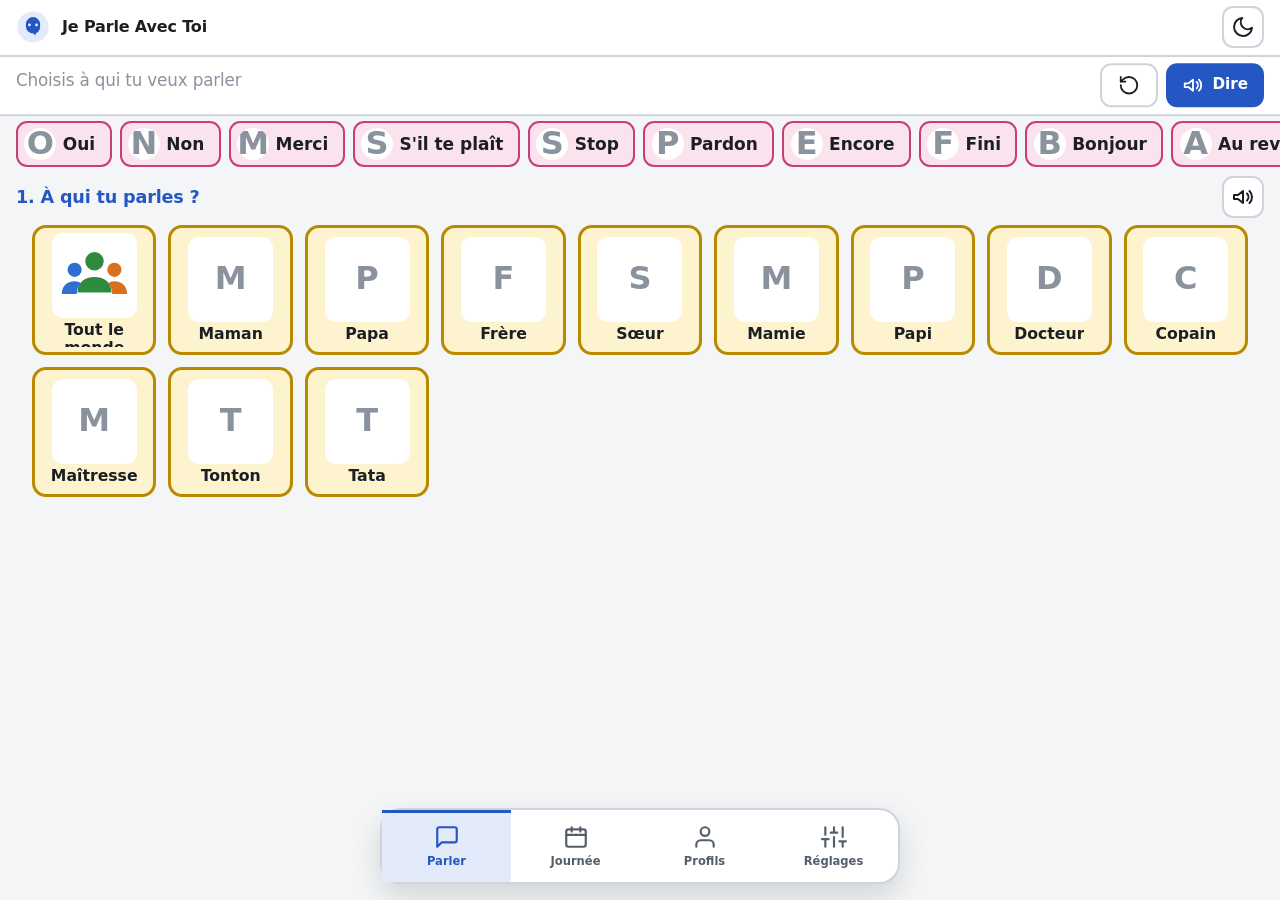
==== commit 642350ce: "Version 9 : écran sans défilement, pages à l'étape 3, en-tête compact, réglages en onglets, « Montre" ====
--- a/index.html
+++ b/index.html
@@ -335,6 +335,41 @@
 @keyframes shown{0%{transform:scale(1)}40%{transform:scale(1.07);box-shadow:0 0 0 6px #f5a400}100%{transform:scale(1)}}
 .done-box .btn{justify-content:center}
 .le-row .meta small{display:block}
+
+/* ===== v9 : écran sans défilement, en-tête compact, réglages en onglets ===== */
+[hidden]{display:none!important}
+.topbar{padding:.4rem 1rem;padding-top:calc(.4rem + env(safe-area-inset-top))}
+.topbar h1{font-size:1rem}.logo{width:34px;height:34px;touch-action:none}
+.topbar .icon-btn{width:42px;height:42px}
+.sentence-bar{padding:.4rem 1rem}
+.sentence-text{font-size:1.4rem;min-height:1.9rem}
+.sentence-row .btn{min-height:44px;padding:.55rem 1rem}
+.quick{padding:.35rem 1rem}
+.quick button{min-height:40px}
+.flow-head{padding:.25rem 1rem 0;gap:.5rem}
+.flow-title{font-size:1.1rem}
+.flow-head .icon-btn{width:42px;height:42px}
+#backBtn{min-height:42px;padding:.45rem .8rem}
+.flow-hint{font-size:.9rem}
+body.nonreader #flowHint{display:none}
+.cat-tabs{padding:.45rem 1rem}
+.cat-tab{min-height:42px;padding:.4rem .8rem}
+main{padding-top:.4rem}
+.board-grid.fit{grid-template-columns:repeat(var(--cols),minmax(0,1fr))!important;grid-auto-rows:var(--rowh);padding-top:0}
+.board-grid.fit .pic-card{min-height:0!important;height:var(--rowh);padding:5px 4px;gap:3px;justify-content:center;border-radius:14px}
+.board-grid.fit .pic-card .pic-img-wrap{width:var(--img)!important;height:var(--img)!important;flex-shrink:0}
+.board-grid.fit .pic-label{font-size:var(--fs);line-height:1.15;overflow:hidden;max-width:100%}
+.board-grid.fit .pic-sub{display:none}
+.pager{display:flex;align-items:center;justify-content:space-between;gap:.6rem;margin-top:10px}
+.pager button{min-height:52px;min-width:110px;font-size:1.05rem;justify-content:center}
+.pager .pg{font-weight:700;color:var(--color-text-muted)}
+.pager button:disabled{opacity:.35}
+.set-tabs{display:flex;gap:.5rem;overflow-x:auto;margin:0 0 1rem;position:sticky;top:var(--tb,56px);background:var(--color-bg);padding:.5rem 0;z-index:20;scrollbar-width:none}
+.set-tabs::-webkit-scrollbar{display:none}
+.set-tabs .chip{font-size:.95rem}
+.model-banner{display:none;align-items:center;gap:.8rem}
+body.modeling .model-banner{display:flex}
+.model-banner span{flex:1}
 </style>
 </head>
 <body>
@@ -342,7 +377,7 @@
 <header class="topbar" id="topbar">
 <svg class="logo" viewBox="0 0 48 48" fill="none" aria-label="Logo Je Parle Avec Toi"><circle cx="24" cy="24" r="22" fill="var(--color-primary-highlight)"/><path d="M14 20a10 10 0 0 1 20 0v4a10 10 0 0 1-6 9l-1 3-2-3a10 10 0 0 1-11-9z" fill="var(--color-primary)"/><circle cx="19" cy="21" r="1.8" fill="var(--color-surface)"/><circle cx="29" cy="21" r="1.8" fill="var(--color-surface)"/></svg>
 <h1>Je Parle Avec Toi</h1><div class="topbar-spacer"></div>
-<button class="icon-btn" id="modelBtn" aria-label="Mode montrer"><i class="ic" data-ic="eye"></i></button><button class="icon-btn" id="themeToggle" aria-label="Changer de thème"><i class="ic" id="themeIcon"></i></button>
+<button class="icon-btn" id="themeToggle" aria-label="Changer de thème"><i class="ic" id="themeIcon"></i></button>
 </header>
 <section class="screen active" id="screen-board">
 <div class="sentence-bar">
@@ -358,7 +393,7 @@
 <div class="flow-head"><button class="btn btn-ghost" id="backBtn" style="display:none" aria-label="Retour"><i class="ic" data-ic="back"></i>Retour</button><div class="flow-title" id="flowTitle"></div><button class="icon-btn" id="hintSpeak" aria-label="Écouter la consigne"><i class="ic" data-ic="speaker"></i></button></div>
 <p class="flow-hint" id="flowHint"></p>
 <div class="cat-tabs" id="catTabs" role="tablist"></div>
-<main><div class="board-grid" id="boardGrid"></div></main>
+<main><div class="board-grid" id="boardGrid"></div><div class="pager" id="pager" hidden></div></main>
 </section>
 <section class="screen" id="screen-day"><div class="day-screen"><div class="day-head"><h2 id="dayTitle">Ma journée</h2><button class="btn btn-primary" id="daySay"></button></div>
 <div id="dayList" class="day-list"></div>
@@ -367,15 +402,15 @@
 <section class="screen" id="screen-write"><div class="write-screen"><textarea id="wText" rows="3" autocapitalize="sentences"></textarea><div class="chips" id="wSugg"></div>
 <div class="row-flex"><button class="btn btn-primary" id="wSay"></button><button class="btn btn-ghost" id="wFav"></button><button class="btn btn-ghost" id="wClear"></button></div></div></section>
 <section class="screen" id="screen-profiles"><div class="profile-screen"><h2>Qui utilise l'application ?</h2><p class="sub">Touche ton profil pour commencer.</p><div class="profile-grid" id="profileGrid"></div></div></section>
-<section class="screen" id="screen-settings"><div class="settings-screen"><h2>Personnalisation</h2>
-<div class="settings-section" id="secBackup"><h3>Sauvegarde</h3><p class="hint" style="margin-bottom:.8rem">Enregistre tout (profils, mots, photos, voix, phrases, journée) dans un fichier. Garde-le en lieu sûr : il permet de tout récupérer sur un autre téléphone. En cas de restauration, l'ancienne version est gardée de côté.</p>
+<section class="screen" id="screen-settings"><div class="settings-screen"><h2>Personnalisation</h2><div class="set-tabs" id="setTabs" role="tablist"></div>
+<div class="settings-section" id="secBackup" data-tab="save"><h3>Sauvegarde</h3><p class="hint" style="margin-bottom:.8rem">Enregistre tout (profils, mots, photos, voix, phrases, journée) dans un fichier. Garde-le en lieu sûr : il permet de tout récupérer sur un autre téléphone. En cas de restauration, l'ancienne version est gardée de côté.</p>
 <div class="row-flex"><button class="btn btn-primary" id="bkSave">Créer une sauvegarde</button><label class="btn btn-ghost" for="bkFile">Restaurer une sauvegarde</label><input type="file" id="bkFile" accept=".json,application/json" style="display:none"></div><p class="hint" id="bkHint"></p>
 <div class="row-flex" style="margin-top:.8rem"><button class="btn btn-ghost" id="offBtn">Préparer les images pour le hors ligne</button></div><p class="hint" id="offHint"></p></div>
-<div class="settings-section" id="secPhrases"><h3>Mes phrases</h3><p class="hint" id="phrasesFor" style="margin-bottom:.6rem"></p><div id="favList"></div>
+<div class="settings-section" id="secPhrases" data-tab="phrases"><h3>Mes phrases</h3><p class="hint" id="phrasesFor" style="margin-bottom:.6rem"></p><div id="favList"></div>
 <div class="field" style="margin-top:.6rem"><label for="favNew">Ajouter une phrase toute prête</label><div class="row-flex"><input type="text" id="favNew" placeholder="Ex : Je veux mon doudou" style="flex:1;min-width:160px"><button class="btn btn-primary" id="favAdd">Ajouter</button></div></div>
 <h3 style="margin-top:1rem">Dernières phrases dites</h3><div id="histList"></div></div>
 
-<div class="settings-section" id="secIntents"><h3>Étape 2 : « Que veux-tu dire ? »</h3>
+<div class="settings-section" id="secIntents" data-tab="phrases"><h3>Étape 2 : « Que veux-tu dire ? »</h3>
 <p class="hint" style="margin-bottom:.8rem">Ce sont les grandes images de l'étape 2. Pour chacune : choisis les images de l'étape 3 (bouton « Images »), change son dessin, son niveau, masque-la, change l'ordre, ou crées-en de nouvelles.</p>
 <button class="btn btn-primary" id="openAddIntent"><i class="ic" data-ic="plus"></i>Ajouter un « Que veux-tu dire ? »</button>
 <div class="editor" id="listEditor" style="display:none"><h3 id="leTitle">Images</h3>
@@ -404,7 +439,7 @@
 <div id="intentsList" style="margin-top:.8rem"></div>
 <button class="btn btn-ghost" id="resetIntents" style="margin-top:.6rem">Tout remettre comme au départ</button></div>
 
-<div class="settings-section"><h3>Pictogrammes</h3>
+<div class="settings-section" data-tab="words"><h3>Pictogrammes</h3>
 <div class="row-flex"><input type="search" id="cardSearch" placeholder="Rechercher un mot" style="flex:1;min-width:140px"><button class="btn btn-primary" id="openAdd"><i class="ic" data-ic="plus"></i>Ajouter un mot</button></div>
 <div class="chips" id="kindFilter"></div>
 
@@ -427,18 +462,19 @@
 <div class="row-flex" style="margin-top:.8rem"><button class="btn btn-ghost" id="restoreDeleted">Rétablir les mots supprimés</button><button class="btn btn-ghost" id="repairPics">Relancer la recherche des images</button></div>
 </div>
 
-<div class="settings-section"><h3>Profils</h3>
+<div class="settings-section" data-tab="child"><h3>Profils</h3>
 <p class="hint" style="margin-bottom:.8rem">Garçon ou fille : sert aux accords (« Je suis content / contente »). Le niveau règle ce que l'enfant voit. Chaque profil a aussi ses propres réglages : taille des images, voix, façon de toucher.</p><div class="level-help"><p><b>Niveau 1</b> : Je veux, J'ai mal, Je ne veux pas, Je me sens. Grandes images conseillées.</p><p><b>Niveau 2</b> : ajoute Je vois, J'ai besoin de, J'ai envie de, J'aime, Je n'aime pas, Où est… ?</p><p><b>Niveau 3</b> : ajoute Je peux… ?, C'est…, J'ai fait, Je vais, et les précisions (couleurs, tailles) pour ceux qui lisent.</p><p><b>Défilement automatique</b> : les images s'allument une par une, on choisit en touchant l'écran n'importe où ou avec un contacteur.</p></div>
 <div class="card-list" id="profileList"></div>
 <div class="field" style="margin-top:1rem"><label for="newProfileName">Ajouter un profil enfant</label>
 <div class="row-flex"><input type="text" id="newProfileName" placeholder="Prénom de l'enfant" style="flex:1"><select id="newProfileGender" style="width:auto"><option value="m">Garçon</option><option value="f">Fille</option></select><select id="newProfileLevel" style="width:auto"><option value="1">Niveau 1</option><option value="2" selected>Niveau 2</option><option value="3">Niveau 3</option></select><button class="btn btn-primary" id="addProfileBtn">Ajouter</button></div></div></div>
 
-<div class="settings-section"><h3>Interface</h3><div class="field"><label>Thème</label><div class="row-flex"><button class="btn btn-ghost" id="lightModeBtn"><i class="ic" data-ic="sun"></i>Clair</button><button class="btn btn-ghost" id="darkModeBtn"><i class="ic" data-ic="moon"></i>Sombre</button></div></div>
+<div class="settings-section" data-tab="child" id="secModel"><h3>Montrer à l'enfant</h3><p class="hint" style="margin-bottom:.8rem">C'est la méthode conseillée par les orthophonistes : tu parles à ton enfant en touchant toi-même les images, pour qu'il voie où elles sont et comment on fait une phrase. Exemple : au goûter, tu dis « Tu veux du gâteau ? » en touchant « Je veux » puis « Gâteau ». La phrase que ton enfant était en train de faire est gardée de côté et revient à la fin.</p><button class="btn btn-primary" id="modelStart">Commencer à montrer</button><p class="hint">Raccourci : garde le doigt 2 secondes sur le logo en haut à gauche pour commencer ou arrêter, même en mode enfant.</p></div>
+<div class="settings-section" data-tab="display"><h3>Affichage et voix</h3><div class="field"><label>Thème</label><div class="row-flex"><button class="btn btn-ghost" id="lightModeBtn"><i class="ic" data-ic="sun"></i>Clair</button><button class="btn btn-ghost" id="darkModeBtn"><i class="ic" data-ic="moon"></i>Sombre</button></div></div>
 <div class="field"><label for="voiceRate">Vitesse de la voix</label><input type="range" id="voiceRate" min="0.5" max="1.5" step="0.1" value="0.9"></div>
 <div class="field"><label for="voicePitch">Ton de la voix</label><input type="range" id="voicePitch" min="0.8" max="1.3" step="0.05" value="1.05"></div>
 <div class="field"><label for="voiceSel">Voix</label><select id="voiceSel"></select><p class="hint" id="voiceHint"></p></div>
 <button class="btn btn-ghost" id="testVoice"><i class="ic" data-ic="speaker"></i>Écouter un exemple</button></div>
-<div class="settings-section"><h3>Mode enfant</h3><p style="color:var(--color-text-muted);margin-bottom:.8rem;font-size:.9rem">Une fois activé, l'enfant ne voit plus les réglages, les profils ni le bouton de thème. Le code parent permet de revenir ici.</p><div class="field"><label for="pinNew">Code parent (4 chiffres)</label><div class="row-flex"><input type="tel" inputmode="numeric" maxlength="4" id="pinNew" placeholder="Nouveau code" style="max-width:170px"><button class="btn btn-ghost" id="pinSave">Changer le code</button></div><p class="hint" id="pinHint"></p></div><button class="btn btn-primary" id="enableKidMode"><i class="ic" data-ic="lock"></i>Activer le mode enfant</button></div>
+<div class="settings-section" data-tab="safety"><h3>Mode enfant</h3><p style="color:var(--color-text-muted);margin-bottom:.8rem;font-size:.9rem">Une fois activé, l'enfant ne voit plus les réglages, les profils ni le bouton de thème. Le code parent permet de revenir ici.</p><div class="field"><label for="pinNew">Code parent (4 chiffres)</label><div class="row-flex"><input type="tel" inputmode="numeric" maxlength="4" id="pinNew" placeholder="Nouveau code" style="max-width:170px"><button class="btn btn-ghost" id="pinSave">Changer le code</button></div><p class="hint" id="pinHint"></p></div><button class="btn btn-primary" id="enableKidMode"><i class="ic" data-ic="lock"></i>Activer le mode enfant</button></div>
 <p class="hint" id="verTag" style="text-align:center;margin-top:1rem"></p><p class="hint" style="text-align:center">Pictogrammes : ARASAAC (Sergio Palao, Gouvernement d'Aragon), licence CC BY-NC-SA.</p>
 </div></section>
 <nav class="bottom-nav" aria-label="Navigation principale">
@@ -552,7 +588,7 @@
 function typeLabel(k){for(var i=0;i<TYPES.length;i++)if(TYPES[i].k===k)return TYPES[i].label;return EXTRA_TYPES[k]||k}
 var ICONS={speaker:'<path d="M3 10v4h4l5 4V6L7 10H3z"/><path d="M16 8.5a5 5 0 010 7M18.5 6a8.5 8.5 0 010 12"/>',back:'<path d="M15 18l-6-6 6-6"/>',next:'<path d="M9 18l6-6-6-6"/>',reset:'<path d="M3 12a9 9 0 109-9 9 9 0 00-6.4 2.6L3 8"/><path d="M3 3v5h5"/>',sun:'<circle cx="12" cy="12" r="4"/><path d="M12 2v2M12 20v2M4.9 4.9l1.4 1.4M17.7 17.7l1.4 1.4M2 12h2M20 12h2M4.9 19.1l1.4-1.4M17.7 6.3l1.4-1.4"/>',moon:'<path d="M21 12.8A9 9 0 1111.2 3a7 7 0 009.8 9.8z"/>',chat:'<path d="M21 15a2 2 0 01-2 2H7l-4 4V5a2 2 0 012-2h14a2 2 0 012 2z"/>',user:'<circle cx="12" cy="7" r="4"/><path d="M20 21v-2a4 4 0 00-4-4H8a4 4 0 00-4 4v2"/>',sliders:'<path d="M4 21v-7M4 10V3M12 21v-9M12 8V3M20 21v-5M20 12V3M1 14h6M9 8h6M17 16h6"/>',lock:'<rect x="3" y="11" width="18" height="11" rx="2"/><path d="M7 11V7a5 5 0 0110 0v4"/>',trash:'<path d="M3 6h18M8 6V4h8v2M19 6l-1 14H6L5 6"/>',pencil:'<path d="M12 20h9M16.5 3.5a2.1 2.1 0 013 3L7 19l-4 1 1-4z"/>',plus:'<path d="M12 5v14M5 12h14"/>',star:'<path d="M12 3l2.7 5.6 6.1.9-4.4 4.3 1 6.1L12 17l-5.4 2.9 1-6.1L3.2 9.5l6.1-.9z"/>',calendar:'<rect x="3" y="5" width="18" height="16" rx="2"/><path d="M3 10h18M8 3v4M16 3v4"/>',keyboard:'<rect x="2" y="6" width="20" height="12" rx="2"/><path d="M6 10h.01M10 10h.01M14 10h.01M18 10h.01M7 14h10"/>',mic:'<rect x="9" y="3" width="6" height="11" rx="3"/><path d="M5 11a7 7 0 0014 0M12 18v3"/>',eye:'<path d="M2 12s4-7 10-7 10 7 10 7-4 7-10 7S2 12 2 12z"/><circle cx="12" cy="12" r="3"/>',check:'<path d="M5 12l5 5 9-10"/>',up:'<path d="M18 15l-6-6-6 6"/>',down:'<path d="M6 9l6 6 6-6"/>'};
 function ic(n,sz){return'<svg viewBox="0 0 24 24" width="'+(sz||22)+'" height="'+(sz||22)+'" fill="none" stroke="currentColor" stroke-width="2" stroke-linecap="round" stroke-linejoin="round" aria-hidden="true">'+ICONS[n]+'</svg>'}
-var APP_VERSION='8',STORAGEKEY='je-parle-avec-toi-state-v5',PICKEY='je-parle-avec-toi-pics-v1',COLORS=['#0d7a72','#2f7dd1','#8a5cc9','#d64545','#e07a2c','#3d9c4a'];
+var APP_VERSION='9',STORAGEKEY='je-parle-avec-toi-state-v5',PICKEY='je-parle-avec-toi-pics-v1',COLORS=['#0d7a72','#2f7dd1','#8a5cc9','#d64545','#e07a2c','#3d9c4a'];
 var state={theme:(window.matchMedia&&matchMedia('(prefers-color-scheme: dark)').matches)?'dark':'light',profiles:[{id:1,name:'Mon enfant',gender:'m',color:COLORS[0],level:2}],activeProfile:1,kidMode:false,pin:'1234',voiceRate:.9,cards:[],deleted:[],edits:{},intentEdits:{},customIntents:[],intentOrder:[],voiceName:'',voicePitch:1.05};
 var flow={dest:null,intent:null,target:null,detail:null,adj:null,tab:null,adjTab:null};
 var idCounter=1000,picCache={},picFailed={},picPending={},picTimer=null,searchCache={};
@@ -702,7 +738,7 @@
  ['pointerup','pointerleave','pointercancel'].forEach(function(ev){el.addEventListener(ev,function(){el.classList.remove('pressing')})});
  el.addEventListener('click',function(e){var now=Date.now(),h=pset('hold'),r=pset('repeat');if(h&&down&&now-down<h)return;if(r&&now-lastTap<r)return;lastTap=now;if(model){el.classList.remove('shown');void el.offsetWidth;el.classList.add('shown')}fn(e)})}
 function pickCard(vis,color,label,sub,fn){var b=document.createElement('button');b.className='pic-card';b.setAttribute('aria-label',label);b.style.setProperty('--cc','var(--cat-'+color+')');b.style.setProperty('--cc-bg','var(--cat-'+color+'-bg)');b.innerHTML='<span class="pic-img-wrap">'+vis+'</span><span class="pic-label">'+esc(label)+'</span>'+(sub&&lvl()>=3?'<span class="pic-sub">'+esc(sub)+'</span>':'');guard(b,fn);return b}
-function resetFlow(){applyLang();applyScan();flow.dest=pset('askDest')?null:'all';flow.intent=null;flow.target=null;flow.detail=null;flow.adj=null;flow.tab=null;renderFlow()}
+function resetFlow(){if(typeof pageState==='object')pageState.key='';applyLang();applyScan();flow.dest=pset('askDest')?null:'all';flow.intent=null;flow.target=null;flow.detail=null;flow.adj=null;flow.tab=null;renderFlow()}
 function renderCrumbs(){var wrap=byId('crumbs');wrap.innerHTML='';if(lvl()>=2)return;var it=getIntent();
  function add(vis,label,color,fn){var b=document.createElement('button');b.className='crumb';b.style.color='var(--cat-'+color+')';b.style.background='var(--cat-'+color+'-bg)';b.innerHTML='<span class="ci">'+vis+'</span>'+esc(label);b.addEventListener('click',fn);wrap.appendChild(b)}
  if(flow.dest&&(flow.dest!=='all'||pset('askDest'))){var d=destCard();add(d?visual(d):allSvg(),d?lab(d):T('Tout le monde','Everyone'),'jaune',function(){flow.dest=null;flow.intent=null;flow.target=null;flow.detail=null;flow.adj=null;renderFlow()})}
@@ -712,7 +748,7 @@
  if(t&&flow.adj){var aa=cardById(flow.adj);if(aa)add(visual(aa),adjLabel(aa,t),'bleu',function(){flow.adj=null;renderFlow()})}}
 function finishSentence(){renderFlow();speakText(currentSentence(),true);addHistory()}
 function tabButton(k,label,color,vis){var b=document.createElement('button');b.className='cat-tab'+(flow.tab===k?' active':'');b.style.background='var(--cat-'+color+'-bg)';b.style.color='var(--cat-'+color+')';b.style.setProperty('--cc','var(--cat-'+color+')');b.setAttribute('role','tab');b.innerHTML=vis+'<span>'+esc(label)+'</span>';return b}
-function addSkip(grid,fn){var sk=document.createElement('div');sk.className='skip-box';var b=document.createElement('button');b.className='btn btn-ghost';b.textContent=T('Terminer sans préciser','Finish');b.addEventListener('click',fn);sk.appendChild(b);grid.appendChild(sk)}
+function addSkip(grid,fn){var b=pickCard('<svg class="isvg" viewBox="0 0 100 100" aria-hidden="true"><path d="M20 52l20 20 42-44" style="fill:none;stroke:#2e8b3e;stroke-width:12;stroke-linecap:round;stroke-linejoin:round"/></svg>','vert',T('Terminer','Finish'),'',fn);b.classList.add('skip-card');grid.appendChild(b)}
 var T3={feel:['Comment tu te sens ?','How do you feel?'],pain:['Où as-tu mal ?','Where does it hurt?'],see:['Que vois-tu ?','What do you see?'],where:['Tu cherches quoi ?','What are you looking for?'],can:['Tu demandes quoi ?','What are you asking for?'],itis:['Tu en penses quoi ?','What do you think?'],past:["Qu'as-tu fait ?",'What did you do?'],future:['Que vas-tu faire ?','What are you going to do?']};
 var FOLLOW_EN={pain:'How much does it hurt?',drink:'What drink?',food:'What food?',play:'Play what?',watch:'Watch what?',cloth:'Which clothes?',person:'Who?'};
 var GROUPS_EN={food:'Food & drinks',verb:'Actions',thing:'Things',person:'People',place:'Places',emotion:'Feelings',state:'My body',word:'Quick words',body:'Body',play:'Games',watch:'Screen',cloth:'Clothes',adj:'Details',comment:'My opinion',intensity:'How much'};
@@ -761,14 +797,14 @@
 byId('voiceRate').addEventListener('input',function(e){state.voiceRate=parseFloat(e.target.value);saveState()});
 byId('voicePitch').addEventListener('input',function(e){state.voicePitch=parseFloat(e.target.value);saveState()});
 byId('voiceSel').addEventListener('change',function(e){state.voiceName=e.target.value;saveState();speakText("Bonjour Maman, je veux de l'eau")});
-function goScreen(name){$$('.screen').forEach(function(s){s.classList.remove('active')});byId('screen-'+name).classList.add('active');$$('.nav-btn').forEach(function(b){b.classList.toggle('active',b.dataset.screen===name)});if(name==='settings')renderSettings();if(name==='day')renderDay();if(name==='write')renderWrite();scanI=-1;window.scrollTo(0,0)}
+function goScreen(name){$$('.screen').forEach(function(s){s.classList.remove('active')});byId('screen-'+name).classList.add('active');$$('.nav-btn').forEach(function(b){b.classList.toggle('active',b.dataset.screen===name)});if(name==='settings')renderSettings();if(name==='board')layoutGrid(stage());if(name==='day')renderDay();if(name==='write')renderWrite();scanI=-1;window.scrollTo(0,0)}
 $$('.nav-btn').forEach(function(b){b.addEventListener('click',function(){if(b.dataset.screen==='settings'&&state.kidMode){byId('lockBanner').classList.remove('hidden');return}goScreen(b.dataset.screen)})});
 /* ---------- profils ---------- */
 function avatar(p){return'<span class="profile-avatar" style="background:'+p.color+'">'+esc(p.name.charAt(0).toUpperCase())+'</span>'}
 function renderProfiles(){var grid=byId('profileGrid');grid.innerHTML='';
  state.profiles.forEach(function(p){var c=document.createElement('button');c.className='profile-card'+(p.id===state.activeProfile?' current':'');c.innerHTML=avatar(p)+'<span class="profile-name">'+esc(p.name)+'</span><span class="hint">Niveau '+p.level+'</span>';c.addEventListener('click',function(){state.activeProfile=p.id;saveState();renderProfiles();resetFlow();goScreen('board');toast('Bonjour '+p.name)});grid.appendChild(c)});
  var a=document.createElement('button');a.className='profile-card add-profile-card';a.innerHTML='<span class="profile-avatar" style="background:var(--color-surface-offset);color:var(--color-text-muted)">+</span><span class="profile-name">Ajouter</span>';
- a.addEventListener('click',function(){if(state.kidMode){byId('lockBanner').classList.remove('hidden');return}goScreen('settings');byId('newProfileName').focus()});grid.appendChild(a)}
+ a.addEventListener('click',function(){if(state.kidMode){byId('lockBanner').classList.remove('hidden');return}setTab='child';goScreen('settings');byId('newProfileName').focus()});grid.appendChild(a)}
 function renderProfileList(){var list=byId('profileList');list.innerHTML='';
  var F=[['gender','Garçon ou fille',[['m','Garçon'],['f','Fille']]],['level','Niveau',[['1','Niveau 1'],['2','Niveau 2'],['3','Niveau 3']]],['size','Taille des images',[['s','Petites'],['m','Moyennes'],['l','Grandes']]],['lang','Langue de l\'enfant',[['fr','Français'],['en','English (anglais)']]],['askDest','Étape « À qui tu parles ? »',[['1','Oui'],['0','Non, commencer par « Que veux-tu dire ? »']]],['tapSpeak','La voix dit chaque image touchée',[['1','Oui'],['0','Non, seulement la phrase']]],['hold','Façon de toucher',[['0','Toucher normal'],['500','Garder appuyé ½ seconde'],['1000','Garder appuyé 1 seconde']]],['repeat','Ignorer les appuis répétés',[['300','Pendant 0,3 s'],['1000','Pendant 1 s'],['2000','Pendant 2 s'],['0','Jamais']]],['keyboard','Écran « Écrire » (clavier)',[['1','Affiché'],['0','Caché']]],['scan','Défilement automatique (contacteur)',[['0','Désactivé'],['1000','Toutes les 1 s'],['1500','Toutes les 1,5 s'],['2000','Toutes les 2 s'],['3000','Toutes les 3 s']]]];
  state.profiles.forEach(function(p){var box=document.createElement('div');box.className='pf-card';
@@ -940,7 +976,7 @@
 byId('resetIntents').addEventListener('click',function(){if(typeof confirm==='function'&&!confirm("Remettre toutes les images de l'étape 2 comme au départ ? Les créations seront supprimées."))return;state.intentEdits={};state.customIntents=[];state.intentOrder=[];saveState();closeIntentEditor();closeListEditor();renderIntentList();resetFlow();toast('Remis comme au départ')});
 
 /* ---------- réglages divers ---------- */
-function renderSettings(){renderProfileList();renderIntentList();renderKindFilter();renderCardsList();renderVoiceList();renderPinHint();renderPhrases();renderBk();renderOffline();byId('verTag').textContent='Je Parle Avec Toi · version '+APP_VERSION}
+function renderSettings(){renderProfileList();renderIntentList();renderKindFilter();renderCardsList();renderSetTabs();renderVoiceList();renderPinHint();renderPhrases();renderBk();renderOffline();byId('verTag').textContent='Je Parle Avec Toi · version '+APP_VERSION}
 function applyKid(){document.body.classList.toggle('kid',!!state.kidMode);var m=document.querySelector('meta[name=viewport]');if(m)m.setAttribute('content','width=device-width, initial-scale=1.0'+(state.kidMode?', maximum-scale=1, user-scalable=no':'')+', viewport-fit=cover');setTB()}
 function renderPinHint(){var h=byId('pinHint');if(h)h.textContent=state.pin==='1234'?"Code actuel : 1234 (code de départ). Change-le avant de confier l'appareil à l'enfant.":"Ton code personnel est enregistré. Il ne s'affiche nulle part."}
 byId('pinSave').addEventListener('click',function(){var v=byId('pinNew').value.trim();if(!/^\d{4}$/.test(v)){toast('Le code doit avoir 4 chiffres');return}state.pin=v;saveState();byId('pinNew').value='';renderPinHint();toast('Code parent changé')});
@@ -1007,7 +1043,7 @@
  byId('backBtn').innerHTML=ic('back')+(en?'Back':'Retour');
  var N={board:['Parler','Talk'],day:['Journée','My day'],write:['Écrire','Write'],profiles:['Profils','Profiles'],settings:['Réglages','Settings']};
  $$('.nav-btn').forEach(function(b){var n=N[b.dataset.screen];if(n){b.querySelector('span').textContent=en?n[1]:n[0];b.setAttribute('aria-label',en?n[1]:n[0])}});
- byId('modelBanner').textContent=en?'Show mode: touch the pictures to show an example. Touch the eye to go back.':"Mode montrer : touche les images pour montrer l'exemple à l'enfant. Touche l'œil pour revenir à sa phrase.";
+ byId('modelBanner').innerHTML='<span>'+(en?'Show mode: touch the pictures to show your child an example.':"Tu montres à l'enfant : touche les images en lui parlant.")+'</span><button class="btn btn-primary" id="modelStop">'+(en?'Stop':'Terminer')+'</button>';
  byId('navWrite').style.display=pset('keyboard')?'':'none';
  byId('wText').placeholder=en?'Write your sentence':'Écris ta phrase';byId('wSay').innerHTML=ic('speaker')+(en?'Say':'Dire');byId('wFav').innerHTML=ic('star')+(en?'Add to my sentences':'Ajouter à mes phrases');byId('wClear').textContent=en?'Clear':'Effacer';
  byId('daySay').innerHTML=ic('speaker')+(en?'Listen':'Écouter');byId('dayReset').textContent=en?'Start again':'Tout recommencer';
@@ -1065,7 +1101,7 @@
 
 /* ---------- v8 : défilement automatique (contacteur) ---------- */
 var scanT=null,scanI=-1;
-function scanTargets(){if(byId('screen-day').classList.contains('active'))return $$('#dayList .day-item');if(!byId('screen-board').classList.contains('active'))return[];var a=[],bb=byId('backBtn');if(bb.style.display!=='none')a.push(bb);return a.concat($$('#boardGrid button'))}
+function scanTargets(){if(byId('screen-day').classList.contains('active'))return $$('#dayList .day-item');if(!byId('screen-board').classList.contains('active'))return[];var a=[],bb=byId('backBtn');if(bb.style.display!=='none')a.push(bb);return a.concat($$('#boardGrid button').filter(function(b){return b.offsetParent!==null})).concat($$('#pager button:not([disabled])'))}
 function scanTick(){$$('.scan-on').forEach(function(e){e.classList.remove('scan-on')});var a=scanTargets();if(!a.length)return;scanI=(scanI+1)%a.length;a[scanI].classList.add('scan-on');if(a[scanI].scrollIntoView)a[scanI].scrollIntoView({block:'nearest'})}
 function applyScan(){clearInterval(scanT);scanT=null;scanI=-1;$$('.scan-on').forEach(function(e){e.classList.remove('scan-on')});var ms=pset('scan');if(ms){scanT=setInterval(scanTick,ms);document.body.classList.add('scanning')}else document.body.classList.remove('scanning')}
 function scanSelect(){var el=document.querySelector('.scan-on');if(!el)return;el.classList.remove('scan-on');scanI=-1;el.click()}
@@ -1078,8 +1114,37 @@
 var model=null;
 function setModel(on){if(on&&!model){model={flow:JSON.parse(JSON.stringify(flow))};document.body.classList.add('modeling');if(!byId('screen-board').classList.contains('active'))goScreen('board');resetFlow();toast(T("Mode montrer : la phrase de l'enfant est mise de côté","Show mode: the child's sentence is kept aside"))}
  else if(!on&&model){var f=model.flow;model=null;Object.keys(f).forEach(function(k){flow[k]=f[k]});document.body.classList.remove('modeling');renderFlow();toast(T("Retour à la phrase de l'enfant","Back to the child's sentence"))}
- byId('modelBtn').classList.toggle('on',!!model);byId('modelBtn').setAttribute('aria-pressed',model?'true':'false')}
-byId('modelBtn').addEventListener('click',function(){setModel(!model)});
+ }
+byId('modelStart').addEventListener('click',function(){setModel(true)});
+byId('modelBanner').addEventListener('click',function(e){if(e.target.closest&&e.target.closest('#modelStop'))setModel(false)});
+(function(){var lg=document.querySelector('.logo'),lp=null;if(!lg)return;lg.addEventListener('pointerdown',function(){clearTimeout(lp);lp=setTimeout(function(){setModel(!model);if(navigator.vibrate)navigator.vibrate(60)},1500)});['pointerup','pointerleave','pointercancel'].forEach(function(ev){lg.addEventListener(ev,function(){clearTimeout(lp)})})})();
+/* ---------- v9 : grille qui tient dans l'écran, pages ---------- */
+var pageState={key:'',page:0};
+function layoutGrid(st){var grid=byId('boardGrid'),pager=byId('pager');document.body.classList.toggle('nonreader',lvl()<3);grid.classList.remove('fit');pager.innerHTML='';pager.hidden=true;
+ var cards=Array.prototype.filter.call(grid.children,function(el){return el.classList&&el.classList.contains('pic-card')});
+ cards.forEach(function(c){c.style.display=''});
+ if(st>=6||!cards.length||!byId('screen-board').classList.contains('active'))return;
+ var W=grid.clientWidth;if(!W)return;var gap=W<500?8:12,nav=document.querySelector('.bottom-nav'),navH=nav?nav.getBoundingClientRect().height+(window.innerWidth>=768?16:0):0;
+ var top=grid.getBoundingClientRect().top+window.scrollY,avail=window.innerHeight-top-navH-14,n=cards.length,best=null;
+ if(st===2){for(var c=2;c<=8;c++){var cw=(W-gap*(c-1))/c,rows=Math.ceil(n/c),rh=(avail-gap*(rows-1))/rows,h=Math.min(rh,cw*1.05);if(h<52)continue;if(!best||h>best.rh)best={cols:c,rh:h,cw:cw,per:n}}
+  if(!best){var c2=Math.max(3,Math.floor(W/100));best={cols:c2,rh:90,cw:(W-gap*(c2-1))/c2,per:n}}}
+ else{var minC={s:84,m:112,l:150}[pset('size')]||112,cols=Math.max(2,Math.floor((W+gap)/(minC+gap))),cw2=(W-gap*(cols-1))/cols,rowsAll=Math.ceil(n/cols),rhAll=(avail-gap*(rowsAll-1))/rowsAll,target=Math.min(minC,cw2);
+  if(rhAll>=target*0.9)best={cols:cols,rh:Math.min(rhAll,cw2*1.05),cw:cw2,per:n};
+  else{var ap=avail-64,rws=Math.max(1,Math.floor((ap+gap)/(target*0.95+gap))),rh2=Math.min((ap-gap*(rws-1))/rws,cw2*1.05);best={cols:cols,rh:rh2,cw:cw2,per:cols*rws}}}
+ grid.classList.add('fit');grid.style.gap=gap+'px';grid.style.setProperty('--cols',best.cols);grid.style.setProperty('--rowh',Math.floor(best.rh)+'px');
+ grid.style.setProperty('--img',Math.floor(Math.max(26,Math.min(best.rh-best.rh*0.13-28,best.cw-14)))+'px');grid.style.setProperty('--fs',Math.max(12,Math.min(20,best.rh*0.12)).toFixed(1)+'px');
+ if(best.per>=n)return;
+ var pages=Math.ceil(n/best.per),key=st+'|'+flow.intent+'|'+flow.tab+'|'+(flow.target||'')+'|'+flow.adjTab;if(key!==pageState.key){pageState.key=key;pageState.page=0}
+ var pg=Math.min(pageState.page,pages-1);cards.forEach(function(el,i){el.style.display=(i>=pg*best.per&&i<(pg+1)*best.per)?'':'none'});
+ pager.hidden=false;pager.innerHTML='<button class="btn btn-ghost" id="pgPrev"'+(pg===0?' disabled':'')+'>'+ic('back')+T('Avant','Back')+'</button><span class="pg">'+T('Page ','Page ')+(pg+1)+' / '+pages+'</span><button class="btn btn-primary" id="pgNext"'+(pg>=pages-1?' disabled':'')+'>'+T('Suite','Next')+ic('next')+'</button>';
+ byId('pgPrev').addEventListener('click',function(){if(pageState.page>0){pageState.page--;layoutGrid(stage())}});
+ byId('pgNext').addEventListener('click',function(){if(pageState.page<pages-1){pageState.page++;layoutGrid(stage())}})}
+var _renderFlow0=renderFlow;renderFlow=function(){_renderFlow0();layoutGrid(stage())};
+window.addEventListener('resize',function(){layoutGrid(stage())});
+/* ---------- v9 : réglages en onglets ---------- */
+var SET_TABS=[['child','Enfants'],['phrases','Phrases'],['words','Mots'],['display','Affichage et voix'],['safety','Sécurité'],['save','Sauvegarde']],setTab='child';
+function renderSetTabs(){var bar=byId('setTabs');bar.innerHTML='';SET_TABS.forEach(function(t){var b=document.createElement('button');b.className='chip'+(setTab===t[0]?' on':'');b.setAttribute('role','tab');b.textContent=t[1];b.addEventListener('click',function(){setTab=t[0];renderSetTabs();window.scrollTo(0,0)});bar.appendChild(b)});
+ $$('#screen-settings .settings-section').forEach(function(sec){sec.hidden=sec.getAttribute('data-tab')!==setTab})}
 
 /* ---------- v8 : voix d'un proche ---------- */
 var micRec=null;
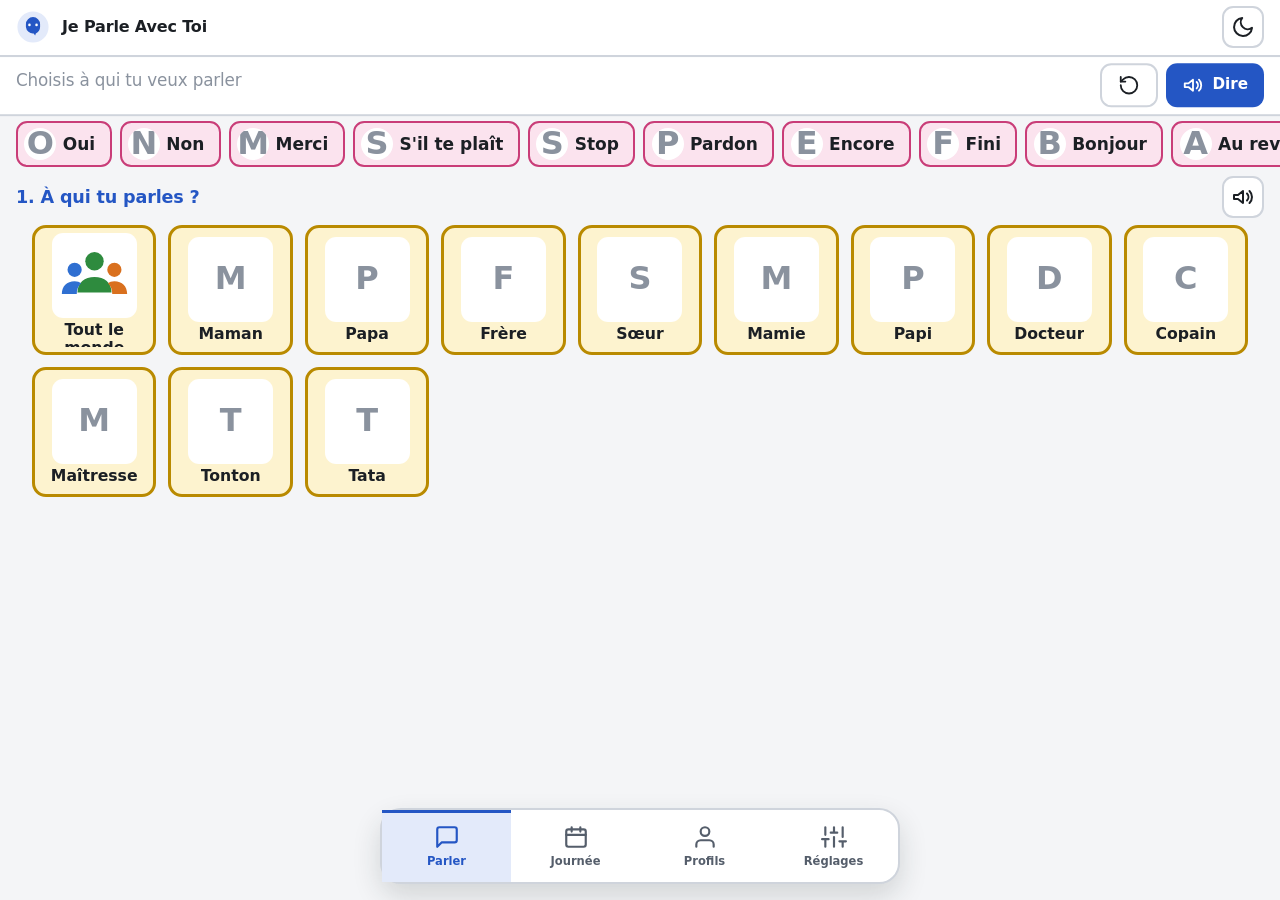
==== commit a4bd22b1: "Correctif : texte lisible dans les champs en mode sombre Co-Authored-By: Claude Opus 5.5 <noreply@an" ====
--- a/index.html
+++ b/index.html
@@ -370,6 +370,9 @@
 .model-banner{display:none;align-items:center;gap:.8rem}
 body.modeling .model-banner{display:flex}
 .model-banner span{flex:1}
+/* correctif : texte lisible dans les champs en mode sombre */
+input,select,textarea{color:var(--color-text)}
+input::placeholder,textarea::placeholder{color:var(--color-text-faint);opacity:1}
 </style>
 </head>
 <body>
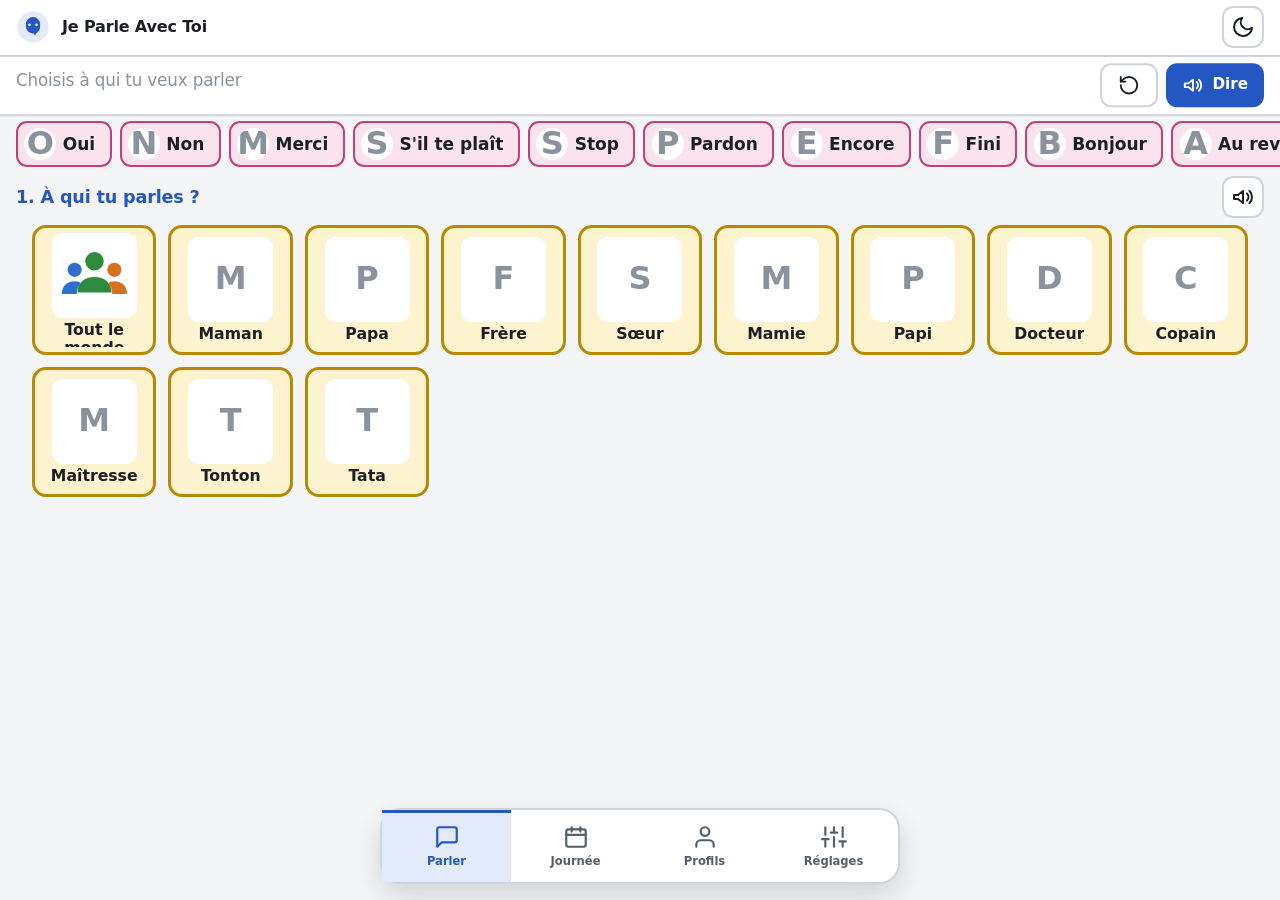
==== commit 0567f01c: "Version 9.1 : rubriques des réglages en menus déroulants Co-Authored-By: Claude Opus 5.5 <noreply@an" ====
--- a/index.html
+++ b/index.html
@@ -370,6 +370,14 @@
 .model-banner{display:none;align-items:center;gap:.8rem}
 body.modeling .model-banner{display:flex}
 .model-banner span{flex:1}
+/* v9.1 : rubriques des réglages en menus déroulants */
+.settings-section{padding:.8rem 1.1rem}
+.settings-section>.sec-head{display:flex;align-items:center;justify-content:space-between;width:100%;text-align:left;gap:.6rem;padding:0;background:none;border:0;color:inherit;cursor:pointer;min-height:48px}
+.settings-section>.sec-head h3{margin:0}
+.sec-head .chev{display:flex;color:var(--color-text-muted);transition:transform .2s;flex-shrink:0}
+.settings-section.open>.sec-head .chev{transform:rotate(180deg)}
+.settings-section>.sec-body{margin-top:.7rem}
+.settings-section:not(.open)>.sec-body{display:none}
 /* correctif : texte lisible dans les champs en mode sombre */
 input,select,textarea{color:var(--color-text)}
 input::placeholder,textarea::placeholder{color:var(--color-text-faint);opacity:1}
@@ -591,7 +599,7 @@
 function typeLabel(k){for(var i=0;i<TYPES.length;i++)if(TYPES[i].k===k)return TYPES[i].label;return EXTRA_TYPES[k]||k}
 var ICONS={speaker:'<path d="M3 10v4h4l5 4V6L7 10H3z"/><path d="M16 8.5a5 5 0 010 7M18.5 6a8.5 8.5 0 010 12"/>',back:'<path d="M15 18l-6-6 6-6"/>',next:'<path d="M9 18l6-6-6-6"/>',reset:'<path d="M3 12a9 9 0 109-9 9 9 0 00-6.4 2.6L3 8"/><path d="M3 3v5h5"/>',sun:'<circle cx="12" cy="12" r="4"/><path d="M12 2v2M12 20v2M4.9 4.9l1.4 1.4M17.7 17.7l1.4 1.4M2 12h2M20 12h2M4.9 19.1l1.4-1.4M17.7 6.3l1.4-1.4"/>',moon:'<path d="M21 12.8A9 9 0 1111.2 3a7 7 0 009.8 9.8z"/>',chat:'<path d="M21 15a2 2 0 01-2 2H7l-4 4V5a2 2 0 012-2h14a2 2 0 012 2z"/>',user:'<circle cx="12" cy="7" r="4"/><path d="M20 21v-2a4 4 0 00-4-4H8a4 4 0 00-4 4v2"/>',sliders:'<path d="M4 21v-7M4 10V3M12 21v-9M12 8V3M20 21v-5M20 12V3M1 14h6M9 8h6M17 16h6"/>',lock:'<rect x="3" y="11" width="18" height="11" rx="2"/><path d="M7 11V7a5 5 0 0110 0v4"/>',trash:'<path d="M3 6h18M8 6V4h8v2M19 6l-1 14H6L5 6"/>',pencil:'<path d="M12 20h9M16.5 3.5a2.1 2.1 0 013 3L7 19l-4 1 1-4z"/>',plus:'<path d="M12 5v14M5 12h14"/>',star:'<path d="M12 3l2.7 5.6 6.1.9-4.4 4.3 1 6.1L12 17l-5.4 2.9 1-6.1L3.2 9.5l6.1-.9z"/>',calendar:'<rect x="3" y="5" width="18" height="16" rx="2"/><path d="M3 10h18M8 3v4M16 3v4"/>',keyboard:'<rect x="2" y="6" width="20" height="12" rx="2"/><path d="M6 10h.01M10 10h.01M14 10h.01M18 10h.01M7 14h10"/>',mic:'<rect x="9" y="3" width="6" height="11" rx="3"/><path d="M5 11a7 7 0 0014 0M12 18v3"/>',eye:'<path d="M2 12s4-7 10-7 10 7 10 7-4 7-10 7S2 12 2 12z"/><circle cx="12" cy="12" r="3"/>',check:'<path d="M5 12l5 5 9-10"/>',up:'<path d="M18 15l-6-6-6 6"/>',down:'<path d="M6 9l6 6 6-6"/>'};
 function ic(n,sz){return'<svg viewBox="0 0 24 24" width="'+(sz||22)+'" height="'+(sz||22)+'" fill="none" stroke="currentColor" stroke-width="2" stroke-linecap="round" stroke-linejoin="round" aria-hidden="true">'+ICONS[n]+'</svg>'}
-var APP_VERSION='9',STORAGEKEY='je-parle-avec-toi-state-v5',PICKEY='je-parle-avec-toi-pics-v1',COLORS=['#0d7a72','#2f7dd1','#8a5cc9','#d64545','#e07a2c','#3d9c4a'];
+var APP_VERSION='9.1',STORAGEKEY='je-parle-avec-toi-state-v5',PICKEY='je-parle-avec-toi-pics-v1',COLORS=['#0d7a72','#2f7dd1','#8a5cc9','#d64545','#e07a2c','#3d9c4a'];
 var state={theme:(window.matchMedia&&matchMedia('(prefers-color-scheme: dark)').matches)?'dark':'light',profiles:[{id:1,name:'Mon enfant',gender:'m',color:COLORS[0],level:2}],activeProfile:1,kidMode:false,pin:'1234',voiceRate:.9,cards:[],deleted:[],edits:{},intentEdits:{},customIntents:[],intentOrder:[],voiceName:'',voicePitch:1.05};
 var flow={dest:null,intent:null,target:null,detail:null,adj:null,tab:null,adjTab:null};
 var idCounter=1000,picCache={},picFailed={},picPending={},picTimer=null,searchCache={};
@@ -807,7 +815,7 @@
 function renderProfiles(){var grid=byId('profileGrid');grid.innerHTML='';
  state.profiles.forEach(function(p){var c=document.createElement('button');c.className='profile-card'+(p.id===state.activeProfile?' current':'');c.innerHTML=avatar(p)+'<span class="profile-name">'+esc(p.name)+'</span><span class="hint">Niveau '+p.level+'</span>';c.addEventListener('click',function(){state.activeProfile=p.id;saveState();renderProfiles();resetFlow();goScreen('board');toast('Bonjour '+p.name)});grid.appendChild(c)});
  var a=document.createElement('button');a.className='profile-card add-profile-card';a.innerHTML='<span class="profile-avatar" style="background:var(--color-surface-offset);color:var(--color-text-muted)">+</span><span class="profile-name">Ajouter</span>';
- a.addEventListener('click',function(){if(state.kidMode){byId('lockBanner').classList.remove('hidden');return}setTab='child';goScreen('settings');byId('newProfileName').focus()});grid.appendChild(a)}
+ a.addEventListener('click',function(){if(state.kidMode){byId('lockBanner').classList.remove('hidden');return}setTab='child';goScreen('settings');revealIn(byId('newProfileName'));byId('newProfileName').focus()});grid.appendChild(a)}
 function renderProfileList(){var list=byId('profileList');list.innerHTML='';
  var F=[['gender','Garçon ou fille',[['m','Garçon'],['f','Fille']]],['level','Niveau',[['1','Niveau 1'],['2','Niveau 2'],['3','Niveau 3']]],['size','Taille des images',[['s','Petites'],['m','Moyennes'],['l','Grandes']]],['lang','Langue de l\'enfant',[['fr','Français'],['en','English (anglais)']]],['askDest','Étape « À qui tu parles ? »',[['1','Oui'],['0','Non, commencer par « Que veux-tu dire ? »']]],['tapSpeak','La voix dit chaque image touchée',[['1','Oui'],['0','Non, seulement la phrase']]],['hold','Façon de toucher',[['0','Toucher normal'],['500','Garder appuyé ½ seconde'],['1000','Garder appuyé 1 seconde']]],['repeat','Ignorer les appuis répétés',[['300','Pendant 0,3 s'],['1000','Pendant 1 s'],['2000','Pendant 2 s'],['0','Jamais']]],['keyboard','Écran « Écrire » (clavier)',[['1','Affiché'],['0','Caché']]],['scan','Défilement automatique (contacteur)',[['0','Désactivé'],['1000','Toutes les 1 s'],['1500','Toutes les 1,5 s'],['2000','Toutes les 2 s'],['3000','Toutes les 3 s']]]];
  state.profiles.forEach(function(p){var box=document.createElement('div');box.className='pf-card';
@@ -849,7 +857,7 @@
   apos:c&&c.kind==='adj'?(c.pos||'after'):'after',acat:c&&c.kind==='adj'?(c.cat||'other'):'other',af:c&&c.kind==='adj'&&c.f&&c.f!==feminize((c.m||'').toLowerCase())?c.f:'',
   pics:[],pi:0,manual:!!c&&!!(c.pic||c.photo),gTouched:!!c,searchQ:''};
  byId('edTitle').textContent=c?'Modifier « '+c.label+' »':'Nouveau mot';byId('edLabel').value=edit.label;byId('edQ').value='';byId('edTypeWrap').style.display=locked?'none':'block';byId('editor').style.display='block';
- renderTypes();renderOpts();renderImg();updatePreview();runSearch();renderRec();var el=byId('editor');if(el.scrollIntoView)el.scrollIntoView({behavior:'smooth',block:'start'})}
+ renderTypes();renderOpts();renderImg();updatePreview();runSearch();renderRec();var el=byId('editor');revealIn(el);if(el.scrollIntoView)el.scrollIntoView({behavior:'smooth',block:'start'})}
 function closeEditor(){if(micRec){try{micRec.stop()}catch(x){}}lePending=null;edit=null;byId('editor').style.display='none'}
 function renderTypes(){var w=byId('edTypes');w.innerHTML='';TYPES.forEach(function(t){var b=document.createElement('button');b.className='type-btn'+(edit.type===t.k?' on':'');b.innerHTML='<span class="ti">'+(t.pic?imgHTML(API+t.pic,t.label):t.q?visualQ(t.q,t.label):imgHTML(null,t.label))+'</span>'+esc(t.label)+'<small>'+esc(t.ex)+'</small>';b.addEventListener('click',function(){edit.type=t.k;renderTypes();renderOpts();updatePreview()});w.appendChild(b)})}
 function seg(name,label,opts,cur){var h='<label>'+label+'</label><div class="seg" style="margin-bottom:.8rem">';opts.forEach(function(o){h+='<button type="button" data-opt="'+name+'" data-val="'+o[0]+'" class="'+(String(cur)===String(o[0])?'on':'')+'">'+o[1]+'</button>'});return h+'</div>'}
@@ -917,7 +925,7 @@
    else if(a==='edit')openIntentEditor(it);
    else if(a==='del'){if(typeof confirm==='function'&&!confirm('Supprimer « '+intentMenu(it)+' » ?'))return;state.customIntents=state.customIntents.filter(function(x){return x.id!==it.id});state.intentOrder=state.intentOrder.filter(function(x){return x!==it.id});if(flow.intent===it.id)resetFlow();saveIntents()}});
   list.appendChild(row)})}
-function openListEditor(it){leIntent=it.id;leKind='all';byId('leTitle').textContent='Images de « '+intentMenu(it)+' »';byId('listEditor').style.display='block';byId('lePicker').style.display='none';byId('leSearch').value='';renderLE();var el=byId('listEditor');if(el.scrollIntoView)el.scrollIntoView({behavior:'smooth',block:'start'})}
+function openListEditor(it){leIntent=it.id;leKind='all';byId('leTitle').textContent='Images de « '+intentMenu(it)+' »';byId('listEditor').style.display='block';byId('lePicker').style.display='none';byId('leSearch').value='';renderLE();var el=byId('listEditor');revealIn(el);if(el.scrollIntoView)el.scrollIntoView({behavior:'smooth',block:'start'})}
 function closeListEditor(){leIntent=null;byId('listEditor').style.display='none'}
 function renderLE(){var it=intentById(leIntent);if(!it)return;var wrap=byId('leItems');wrap.innerHTML='';var cards=intentListCards(it);
  if(!cards.length)wrap.innerHTML='<p class="hint">Aucune image pour l\'instant. Ajoutes-en avec les boutons ci-dessous.</p>';
@@ -944,7 +952,7 @@
 function openIntentEditor(it){var custom=!it||it.custom;
  iedit={id:it?it.id:null,builtin:!!it&&!it.custom,verb:it&&it.custom?(it.vtext||''):'',style:it&&it.custom?(it.mode==='envie'?'need':it.mode):'want',neg:it?!!it.neg:false,color:it?it.color:'vert',lvl:it?(it.lvl||1):2,sub:it?(it.sub||''):'',q:it?(it.q||''):'',pic:it?(it.pic||null):null,photo:it?(it.photo||null):null,pics:[],pi:0,manual:!!it&&!!(it.pic||it.photo),searchQ:'',custom:custom,orig:it||null,resetImg:false};
  byId('inTitle').textContent=it?'Modifier « '+intentMenu(it)+' »':'Nouveau « Que veux-tu dire ? »';byId('inCustom').style.display=custom?'block':'none';byId('inVerb').value=iedit.verb;byId('inSub').value=iedit.sub;byId('inQ').value='';
- byId('intEditor').style.display='block';renderIntentOpts();renderIntentImg();updateIntentPreview();runIntentSearch();var el=byId('intEditor');if(el.scrollIntoView)el.scrollIntoView({behavior:'smooth',block:'start'})}
+ byId('intEditor').style.display='block';renderIntentOpts();renderIntentImg();updateIntentPreview();runIntentSearch();var el=byId('intEditor');revealIn(el);if(el.scrollIntoView)el.scrollIntoView({behavior:'smooth',block:'start'})}
 function closeIntentEditor(){iedit=null;byId('intEditor').style.display='none'}
 function renderIntentOpts(){if(!iedit)return;
  byId('inPresets').innerHTML=INT_PRESETS.map(function(p){return'<button type="button" data-k="preset" data-v="'+p[0]+'" class="'+(iedit.verb===p[0]?'on':'')+'">'+p[1]+'</button>'}).join('');
@@ -1147,7 +1155,10 @@
 /* ---------- v9 : réglages en onglets ---------- */
 var SET_TABS=[['child','Enfants'],['phrases','Phrases'],['words','Mots'],['display','Affichage et voix'],['safety','Sécurité'],['save','Sauvegarde']],setTab='child';
 function renderSetTabs(){var bar=byId('setTabs');bar.innerHTML='';SET_TABS.forEach(function(t){var b=document.createElement('button');b.className='chip'+(setTab===t[0]?' on':'');b.setAttribute('role','tab');b.textContent=t[1];b.addEventListener('click',function(){setTab=t[0];renderSetTabs();window.scrollTo(0,0)});bar.appendChild(b)});
- $$('#screen-settings .settings-section').forEach(function(sec){sec.hidden=sec.getAttribute('data-tab')!==setTab})}
+ var vis=$$('#screen-settings .settings-section').filter(function(sec){sec.hidden=sec.getAttribute('data-tab')!==setTab;return!sec.hidden});if(vis.length===1)revealIn(vis[0])}
+var openSecs={};
+function setupAccordions(){$$('#screen-settings .settings-section').forEach(function(sec,i){if(sec.querySelector('.sec-head'))return;var h=sec.querySelector('h3');if(!h||h.parentNode!==sec)return;var key=sec.id||('s'+i);sec.setAttribute('data-key',key);var body=document.createElement('div');body.className='sec-body';while(h.nextSibling)body.appendChild(h.nextSibling);var btn=document.createElement('button');btn.type='button';btn.className='sec-head';btn.setAttribute('aria-expanded','false');sec.insertBefore(btn,h);btn.appendChild(h);btn.insertAdjacentHTML('beforeend','<span class="chev">'+ic('down',22)+'</span>');sec.appendChild(body);btn.addEventListener('click',function(){var o=!sec.classList.contains('open');sec.classList.toggle('open',o);btn.setAttribute('aria-expanded',o?'true':'false');openSecs[key]=o})})}
+function revealIn(el){var sec=el&&el.closest?el.closest('.settings-section'):null;if(!sec)return;var t=sec.getAttribute('data-tab');if(t&&t!==setTab){setTab=t;renderSetTabs()}sec.classList.add('open');var b=sec.querySelector('.sec-head');if(b)b.setAttribute('aria-expanded','true')}
 
 /* ---------- v8 : voix d'un proche ---------- */
 var micRec=null;
@@ -1184,7 +1195,7 @@
 $$('[data-ic]').forEach(function(el){el.innerHTML=ic(el.getAttribute('data-ic'),el.closest&&el.closest('.lock-icon')?48:22)});
 loadState();applyTheme();byId('voiceRate').value=state.voiceRate;byId('voicePitch').value=state.voicePitch;renderVoiceList();
 if('speechSynthesis' in window&&speechSynthesis.addEventListener)speechSynthesis.addEventListener('voiceschanged',renderVoiceList);
-applyKid();renderQuick();renderProfiles();resetFlow();setTB();
+setupAccordions();applyKid();renderQuick();renderProfiles();resetFlow();setTB();
 window.addEventListener('resize',setTB);setTimeout(function(){preloadPics()},4000);window.addEventListener('orientationchange',setTB);window.addEventListener('load',setTB);
 if('serviceWorker' in navigator){window.addEventListener('load',function(){navigator.serviceWorker.register('./service-worker.js').catch(function(){})})}
 
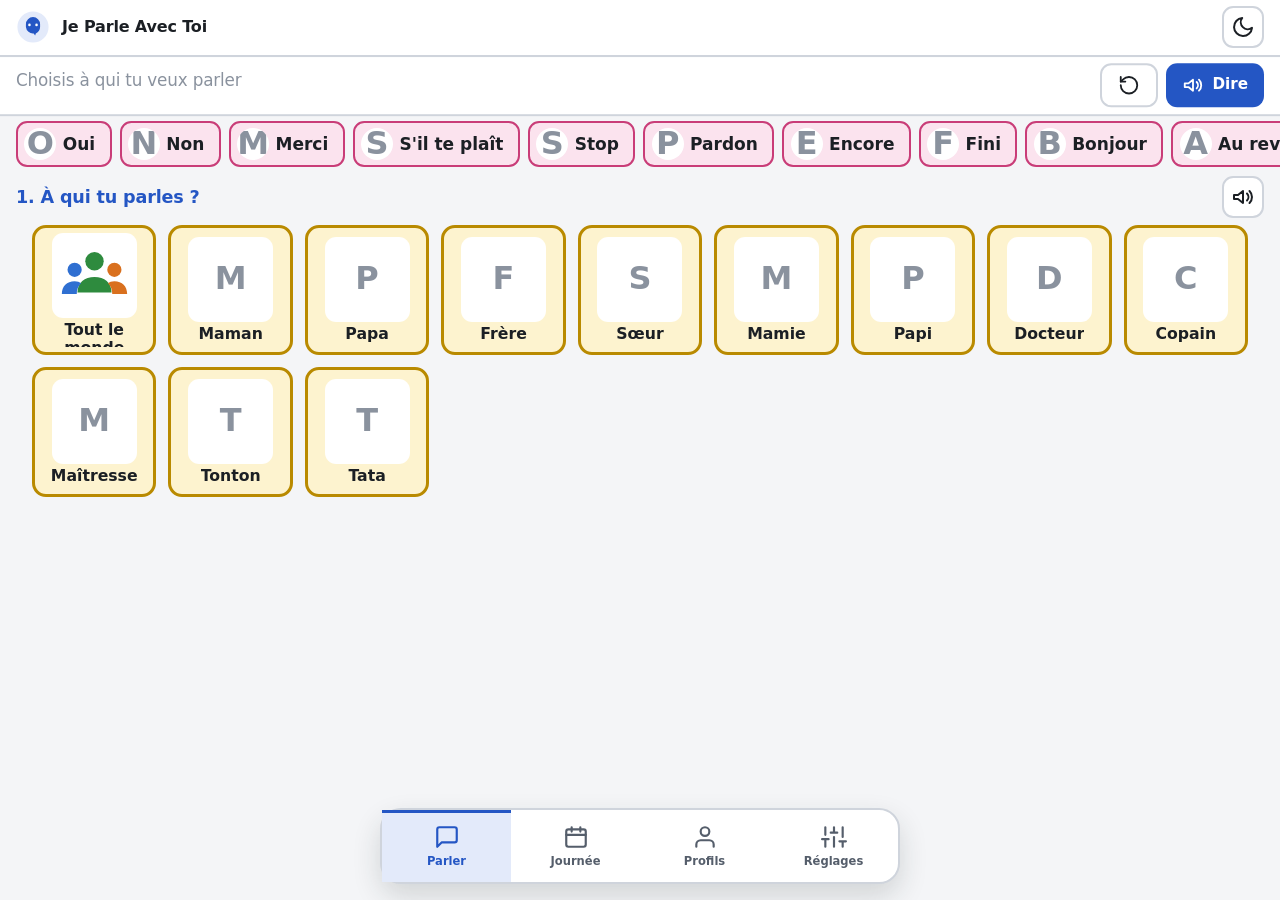
==== commit c25ca56a: "Version 9.2 : écriture intelligente (mot suivant et phrases proposées, apprend des phrases de l'enfa" ====
--- a/index.html
+++ b/index.html
@@ -378,6 +378,19 @@
 .settings-section.open>.sec-head .chev{transform:rotate(180deg)}
 .settings-section>.sec-body{margin-top:.7rem}
 .settings-section:not(.open)>.sec-body{display:none}
+/* v9.2 : écriture intelligente */
+.w-lab{font-size:.85rem;font-weight:700;color:var(--color-text-muted);margin:.5rem 0 .3rem}
+.w-lab:empty{display:none}
+.w-sents{display:flex;flex-direction:column;gap:.45rem}
+.w-sents:empty{display:none}
+.w-sents button{display:flex;align-items:center;gap:.6rem;text-align:left;padding:.65rem .9rem;border-radius:12px;border:2px solid var(--cat-jaune);background:var(--cat-jaune-bg);color:var(--color-text);font-weight:700;font-size:1.1rem;min-height:52px}
+.w-sents button .wi,.write-screen .chip .wi{width:34px;height:34px;flex-shrink:0;display:flex;align-items:center;justify-content:center;background:#fff;border-radius:8px;overflow:hidden}
+.w-sents button .wi img,.write-screen .chip .wi img{width:30px;height:30px;object-fit:contain}
+.w-sents button .wi .ph,.write-screen .chip .wi .ph{font-size:1rem}
+.write-screen .chips .chip{display:inline-flex;align-items:center;gap:.45rem}
+.write-screen .chips{gap:.5rem}
+.w-acts{margin:.2rem 0 .3rem}
+.w-acts .btn{min-height:48px}
 /* correctif : texte lisible dans les champs en mode sombre */
 input,select,textarea{color:var(--color-text)}
 input::placeholder,textarea::placeholder{color:var(--color-text-faint);opacity:1}
@@ -410,8 +423,8 @@
 <div id="dayList" class="day-list"></div>
 <div class="row-flex day-tools"><button class="btn btn-ghost" id="dayReset">Tout recommencer</button><button class="btn btn-ghost" id="dayEdit">Modifier</button></div>
 <div id="dayPicker" class="editor" style="display:none"><h3>Ajouter une étape</h3><input type="search" id="daySearch" placeholder="Rechercher un mot (ex : bain, école)"><div id="dayCands" class="day-cands"></div></div></div></section>
-<section class="screen" id="screen-write"><div class="write-screen"><textarea id="wText" rows="3" autocapitalize="sentences"></textarea><div class="chips" id="wSugg"></div>
-<div class="row-flex"><button class="btn btn-primary" id="wSay"></button><button class="btn btn-ghost" id="wFav"></button><button class="btn btn-ghost" id="wClear"></button></div></div></section>
+<section class="screen" id="screen-write"><div class="write-screen"><textarea id="wText" rows="2" autocapitalize="sentences"></textarea><div class="row-flex w-acts"><button class="btn btn-primary" id="wSay"></button><button class="btn btn-ghost" id="wFav"></button><button class="btn btn-ghost" id="wClear"></button></div><p class="w-lab" id="wLabS"></p><div class="w-sents" id="wSents"></div><p class="w-lab" id="wLabW"></p><div class="chips" id="wSugg"></div>
+</div></section>
 <section class="screen" id="screen-profiles"><div class="profile-screen"><h2>Qui utilise l'application ?</h2><p class="sub">Touche ton profil pour commencer.</p><div class="profile-grid" id="profileGrid"></div></div></section>
 <section class="screen" id="screen-settings"><div class="settings-screen"><h2>Personnalisation</h2><div class="set-tabs" id="setTabs" role="tablist"></div>
 <div class="settings-section" id="secBackup" data-tab="save"><h3>Sauvegarde</h3><p class="hint" style="margin-bottom:.8rem">Enregistre tout (profils, mots, photos, voix, phrases, journée) dans un fichier. Garde-le en lieu sûr : il permet de tout récupérer sur un autre téléphone. En cas de restauration, l'ancienne version est gardée de côté.</p>
@@ -599,7 +612,7 @@
 function typeLabel(k){for(var i=0;i<TYPES.length;i++)if(TYPES[i].k===k)return TYPES[i].label;return EXTRA_TYPES[k]||k}
 var ICONS={speaker:'<path d="M3 10v4h4l5 4V6L7 10H3z"/><path d="M16 8.5a5 5 0 010 7M18.5 6a8.5 8.5 0 010 12"/>',back:'<path d="M15 18l-6-6 6-6"/>',next:'<path d="M9 18l6-6-6-6"/>',reset:'<path d="M3 12a9 9 0 109-9 9 9 0 00-6.4 2.6L3 8"/><path d="M3 3v5h5"/>',sun:'<circle cx="12" cy="12" r="4"/><path d="M12 2v2M12 20v2M4.9 4.9l1.4 1.4M17.7 17.7l1.4 1.4M2 12h2M20 12h2M4.9 19.1l1.4-1.4M17.7 6.3l1.4-1.4"/>',moon:'<path d="M21 12.8A9 9 0 1111.2 3a7 7 0 009.8 9.8z"/>',chat:'<path d="M21 15a2 2 0 01-2 2H7l-4 4V5a2 2 0 012-2h14a2 2 0 012 2z"/>',user:'<circle cx="12" cy="7" r="4"/><path d="M20 21v-2a4 4 0 00-4-4H8a4 4 0 00-4 4v2"/>',sliders:'<path d="M4 21v-7M4 10V3M12 21v-9M12 8V3M20 21v-5M20 12V3M1 14h6M9 8h6M17 16h6"/>',lock:'<rect x="3" y="11" width="18" height="11" rx="2"/><path d="M7 11V7a5 5 0 0110 0v4"/>',trash:'<path d="M3 6h18M8 6V4h8v2M19 6l-1 14H6L5 6"/>',pencil:'<path d="M12 20h9M16.5 3.5a2.1 2.1 0 013 3L7 19l-4 1 1-4z"/>',plus:'<path d="M12 5v14M5 12h14"/>',star:'<path d="M12 3l2.7 5.6 6.1.9-4.4 4.3 1 6.1L12 17l-5.4 2.9 1-6.1L3.2 9.5l6.1-.9z"/>',calendar:'<rect x="3" y="5" width="18" height="16" rx="2"/><path d="M3 10h18M8 3v4M16 3v4"/>',keyboard:'<rect x="2" y="6" width="20" height="12" rx="2"/><path d="M6 10h.01M10 10h.01M14 10h.01M18 10h.01M7 14h10"/>',mic:'<rect x="9" y="3" width="6" height="11" rx="3"/><path d="M5 11a7 7 0 0014 0M12 18v3"/>',eye:'<path d="M2 12s4-7 10-7 10 7 10 7-4 7-10 7S2 12 2 12z"/><circle cx="12" cy="12" r="3"/>',check:'<path d="M5 12l5 5 9-10"/>',up:'<path d="M18 15l-6-6-6 6"/>',down:'<path d="M6 9l6 6 6-6"/>'};
 function ic(n,sz){return'<svg viewBox="0 0 24 24" width="'+(sz||22)+'" height="'+(sz||22)+'" fill="none" stroke="currentColor" stroke-width="2" stroke-linecap="round" stroke-linejoin="round" aria-hidden="true">'+ICONS[n]+'</svg>'}
-var APP_VERSION='9.1',STORAGEKEY='je-parle-avec-toi-state-v5',PICKEY='je-parle-avec-toi-pics-v1',COLORS=['#0d7a72','#2f7dd1','#8a5cc9','#d64545','#e07a2c','#3d9c4a'];
+var APP_VERSION='9.2',STORAGEKEY='je-parle-avec-toi-state-v5',PICKEY='je-parle-avec-toi-pics-v1',COLORS=['#0d7a72','#2f7dd1','#8a5cc9','#d64545','#e07a2c','#3d9c4a'];
 var state={theme:(window.matchMedia&&matchMedia('(prefers-color-scheme: dark)').matches)?'dark':'light',profiles:[{id:1,name:'Mon enfant',gender:'m',color:COLORS[0],level:2}],activeProfile:1,kidMode:false,pin:'1234',voiceRate:.9,cards:[],deleted:[],edits:{},intentEdits:{},customIntents:[],intentOrder:[],voiceName:'',voicePitch:1.05};
 var flow={dest:null,intent:null,target:null,detail:null,adj:null,tab:null,adjTab:null};
 var idCounter=1000,picCache={},picFailed={},picPending={},picTimer=null,searchCache={};
@@ -1103,8 +1116,39 @@
 function wordBank(){var seen={},out=[];function add(w){w=String(w).trim();if(!w)return;var k=norm(w);if(seen[k])return;seen[k]=1;out.push(w)}
  (activeProfile().hist||[]).forEach(function(h){h.t.replace(/[,.?!]/g,' ').split(/\s+/).forEach(function(w){add(w.toLowerCase())})});
  COMMON[EN()?'en':'fr'].forEach(add);state.cards.forEach(function(c){add(lab(c).toLowerCase())});return out}
-function renderWrite(){var ta=byId('wText'),m=ta.value.match(/(\S*)$/),frag=norm(m?m[1]:''),box=byId('wSugg');box.innerHTML='';
- wordBank().filter(function(w){var n=norm(w);return(!frag||n.indexOf(frag)===0)&&n!==frag}).slice(0,10).forEach(function(w){var b=document.createElement('button');b.className='chip';b.textContent=w;b.addEventListener('click',function(){ta.value=ta.value.replace(/(\S*)$/,'')+w+' ';renderWrite();ta.focus()});box.appendChild(b)})}
+/* ---------- v9.2 : prédiction de mots et de phrases ---------- */
+var predCache=null;
+function buildPred(){var p=activeProfile(),key=pset('lang')+'|'+p.id+'|'+state.cards.length+'|'+(p.hist||[]).length+'|'+(p.hist&&p.hist[0]?p.hist[0].at:0)+'|'+favs().length+'|'+allIntents().length;if(predCache&&predCache.key===key)return predCache;
+ var sents={},g=p.gender||'m',en=EN(),saved=flow.intent;
+ function add(t,w){t=String(t||'').replace(/ /g,' ').trim();if(!t)return;var d=cap(t),k=norm(t.replace(/\s*[?!.]+$/,''));if(!k)return;if(!sents[k])sents[k]={d:d,w:0};sents[k].w+=w}
+ try{allIntents().forEach(function(it){if(it.hidden)return;var mode=it.mode||it.id,ak=allowedKinds(mode);flow.intent=it.id;
+  state.cards.forEach(function(c){if(ak.indexOf(c.kind)<0||!usable(c,mode))return;try{
+   var bw=1+((it.list||[]).indexOf(c.id)>-1?2:0);add(en?enSentence(it,c,null,null):jeSentence(it,c,g,null,null),bw);
+   var f=followOf(c);if(f){state.cards.filter(function(x){return followMatch(f,x)&&x.id!==c.id}).slice(0,14).forEach(function(x){add(en?enSentence(it,c,x,null):jeSentence(it,c,g,x,null),.6)})}}catch(e){}})})}finally{flow.intent=saved}
+ state.cards.forEach(function(c){if(c.kind==='word')add(lab(c),1)});
+ favs().forEach(function(f){add(f.t,6)});(p.hist||[]).forEach(function(h,i){add(h.t,8-Math.min(6,i*.3))});
+ var list=[],bi={},tri={},uni={},first={},disp={},cardOf={};
+ Object.keys(sents).forEach(function(k){var tk=k.split(/\s+/),dk=sents[k].d.replace(/\s*[?!.]+$/,'').split(/\s+/),w=sents[k].w;list.push({d:sents[k].d,w:w,n:tk});
+  tk.forEach(function(t,i){if(dk[i]&&!disp[t])disp[t]=i===0?dk[i].charAt(0).toLowerCase()+dk[i].slice(1):dk[i];uni[t]=(uni[t]||0)+w;if(i===0)first[t]=(first[t]||0)+w;if(i>0){var a=tk[i-1];(bi[a]=bi[a]||{})[t]=(bi[a][t]||0)+w}if(i>1){var b2=tk[i-2]+' '+tk[i-1];(tri[b2]=tri[b2]||{})[t]=(tri[b2][t]||0)+w}})});
+ state.cards.forEach(function(c){var n=norm(lab(c));if(n&&n.indexOf(' ')<0&&!cardOf[n])cardOf[n]=c});
+ predCache={key:key,list:list,bi:bi,tri:tri,uni:uni,first:first,disp:disp,cardOf:cardOf};return predCache}
+function predict(text){var P=buildPred(),raw=String(text).replace(/ /g,' '),endSp=!raw.trim()||/\s$/.test(raw),tk=raw.trim()?raw.trim().split(/\s+/):[],frag=endSp?'':(tk.pop()||''),ctx=tk.map(function(t){return norm(t)}),nf=norm(frag),dest='';
+ if(ctx.length&&/,$/.test(ctx[0])){dest=tk[0];ctx.shift()}
+ var sc={},L=ctx.length;function bump(w,v){if(!w||w===nf)return;if(nf&&w.indexOf(nf)!==0)return;sc[w]=(sc[w]||0)+v}
+ var phr=[];P.list.forEach(function(x){var n=x.n;if(n.length<=L)return;for(var i=0;i<L;i++)if(n[i]!==ctx[i])return;bump(n[L],x.w*3);if(!nf||n[L].indexOf(nf)===0)phr.push(x)});
+ if(phr.length<3){if(L>=2){var t3=P.tri[ctx[L-2]+' '+ctx[L-1]];if(t3)Object.keys(t3).forEach(function(w){bump(w,t3[w])})}
+ if(L>=1){var t2=P.bi[ctx[L-1]];if(t2)Object.keys(t2).forEach(function(w){bump(w,t2[w]*.5)})}else Object.keys(P.first).forEach(function(w){bump(w,P.first[w])})}
+ if(Object.keys(sc).length<8&&nf)Object.keys(P.uni).forEach(function(w){bump(w,P.uni[w]*.02)});
+ var words=Object.keys(sc).sort(function(a,b){return sc[b]-sc[a]}).slice(0,10);
+ var sents=[];if(L>=1||nf.length>=2){phr.sort(function(a,b){return(b.w-a.w)||(a.n.length-b.n.length)});var seen={};phr.forEach(function(x){if(sents.length<3&&!seen[x.d]){seen[x.d]=1;sents.push(x.d)}})}
+ return{words:words,sents:sents,dest:dest,P:P}}
+function chipVis(P,w){var c=P.cardOf[w];return c?'<span class="wi">'+visual(c)+'</span>':''}
+function renderWrite(){var ta=byId('wText'),r=predict(ta.value),P=r.P,box=byId('wSugg'),sb=byId('wSents');box.innerHTML='';sb.innerHTML='';
+ byId('wLabS').textContent=r.sents.length?T('Phrases proposées','Suggested sentences'):'';byId('wLabW').textContent=r.words.length?T('Mot suivant','Next word'):'';
+ r.sents.forEach(function(t){var b=document.createElement('button');var last=norm(t.replace(/\s*[?!.]+$/,'')).split(/\s+/).pop();b.innerHTML=chipVis(P,last)+'<span>'+esc(r.dest?r.dest+' '+t.charAt(0).toLowerCase()+t.slice(1):t)+'</span>';
+  b.addEventListener('click',function(){ta.value=(r.dest?r.dest+' '+t.charAt(0).toLowerCase()+t.slice(1):t);renderWrite();ta.focus()});sb.appendChild(b)});
+ r.words.forEach(function(w){var b=document.createElement('button');b.className='chip';b.innerHTML=chipVis(P,w)+'<span>'+esc(P.disp[w]||w)+'</span>';
+  b.addEventListener('click',function(){var v=ta.value.replace(/ /g,' ');v=/\s$/.test(v)||!v?v:v.replace(/(\S*)$/,'');ta.value=v+(P.disp[w]||w)+' ';renderWrite();ta.focus()});box.appendChild(b)})}
 byId('wText').addEventListener('input',renderWrite);
 byId('wSay').addEventListener('click',function(){var t=byId('wText').value.trim();if(!t){toast(T('Écris quelque chose','Write something'));return}speakText(t);pushHist(t)});
 byId('wFav').addEventListener('click',function(){addFav(byId('wText').value)});
